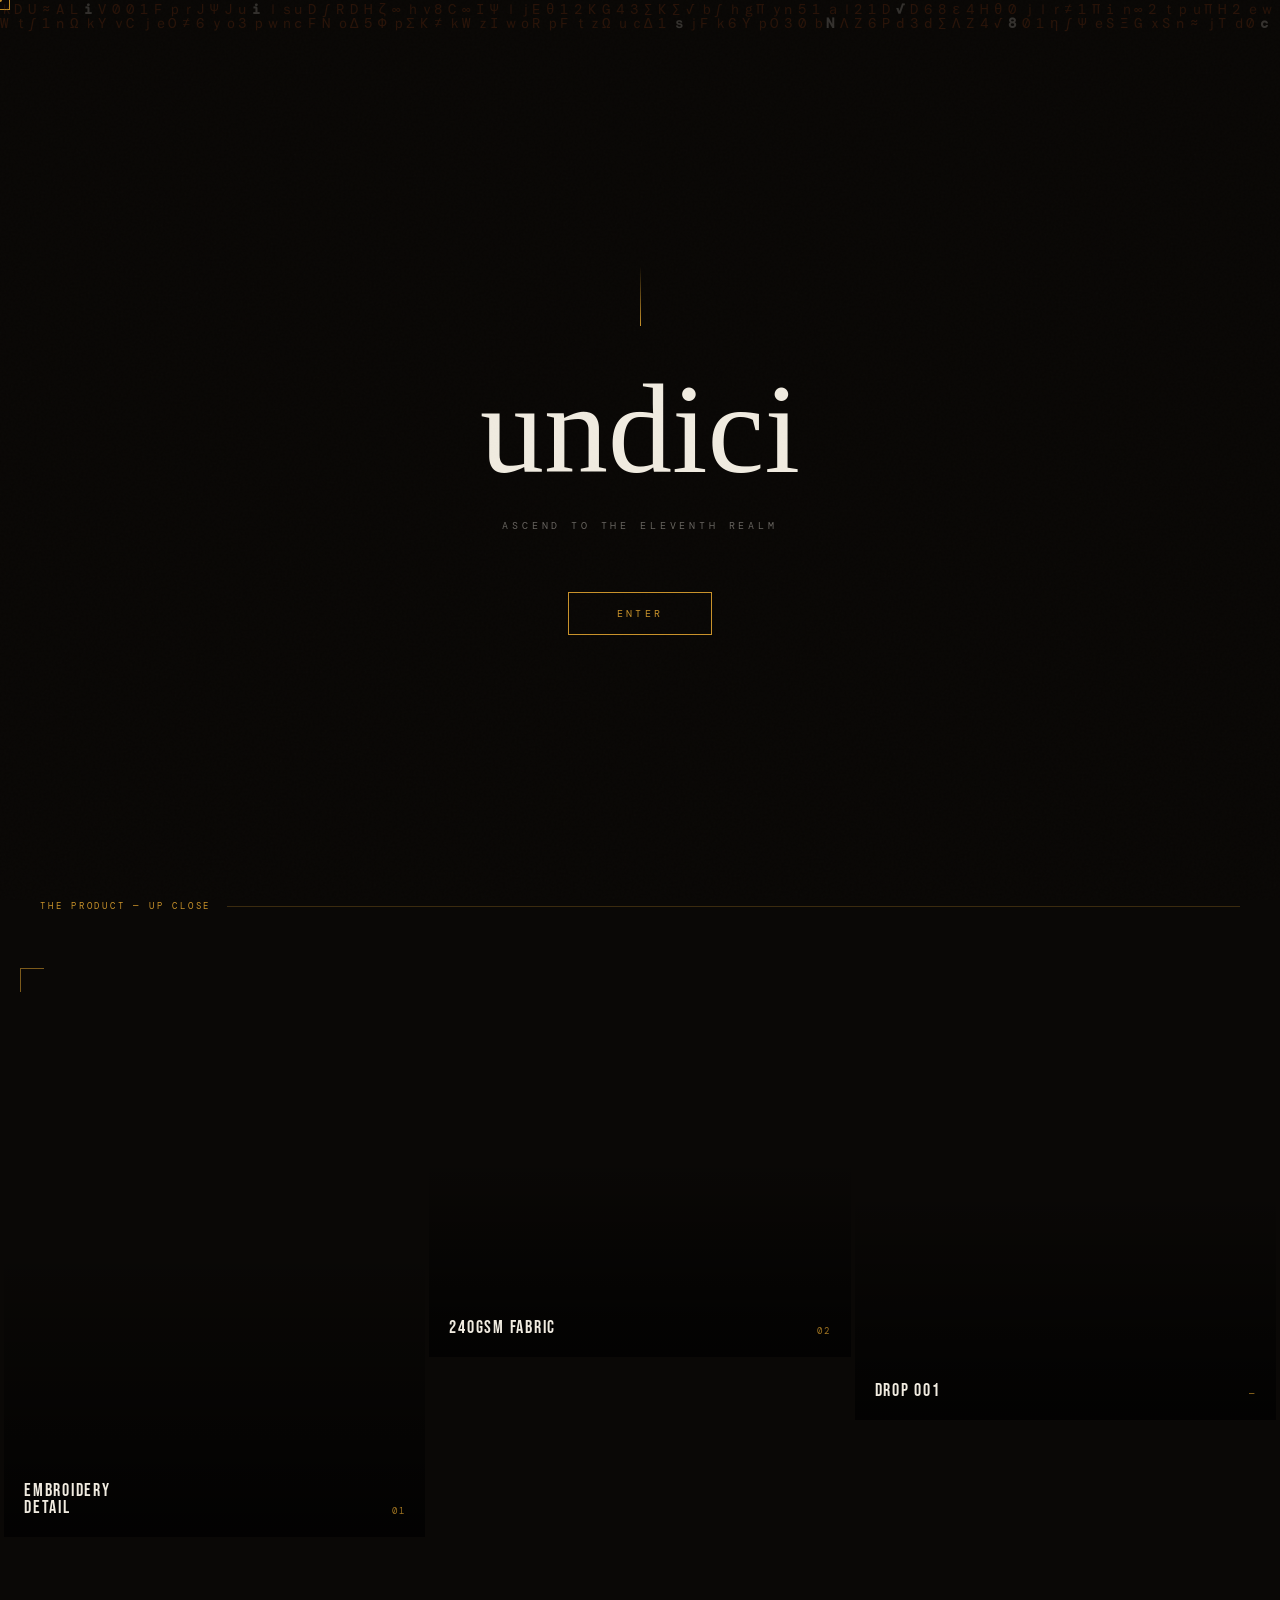
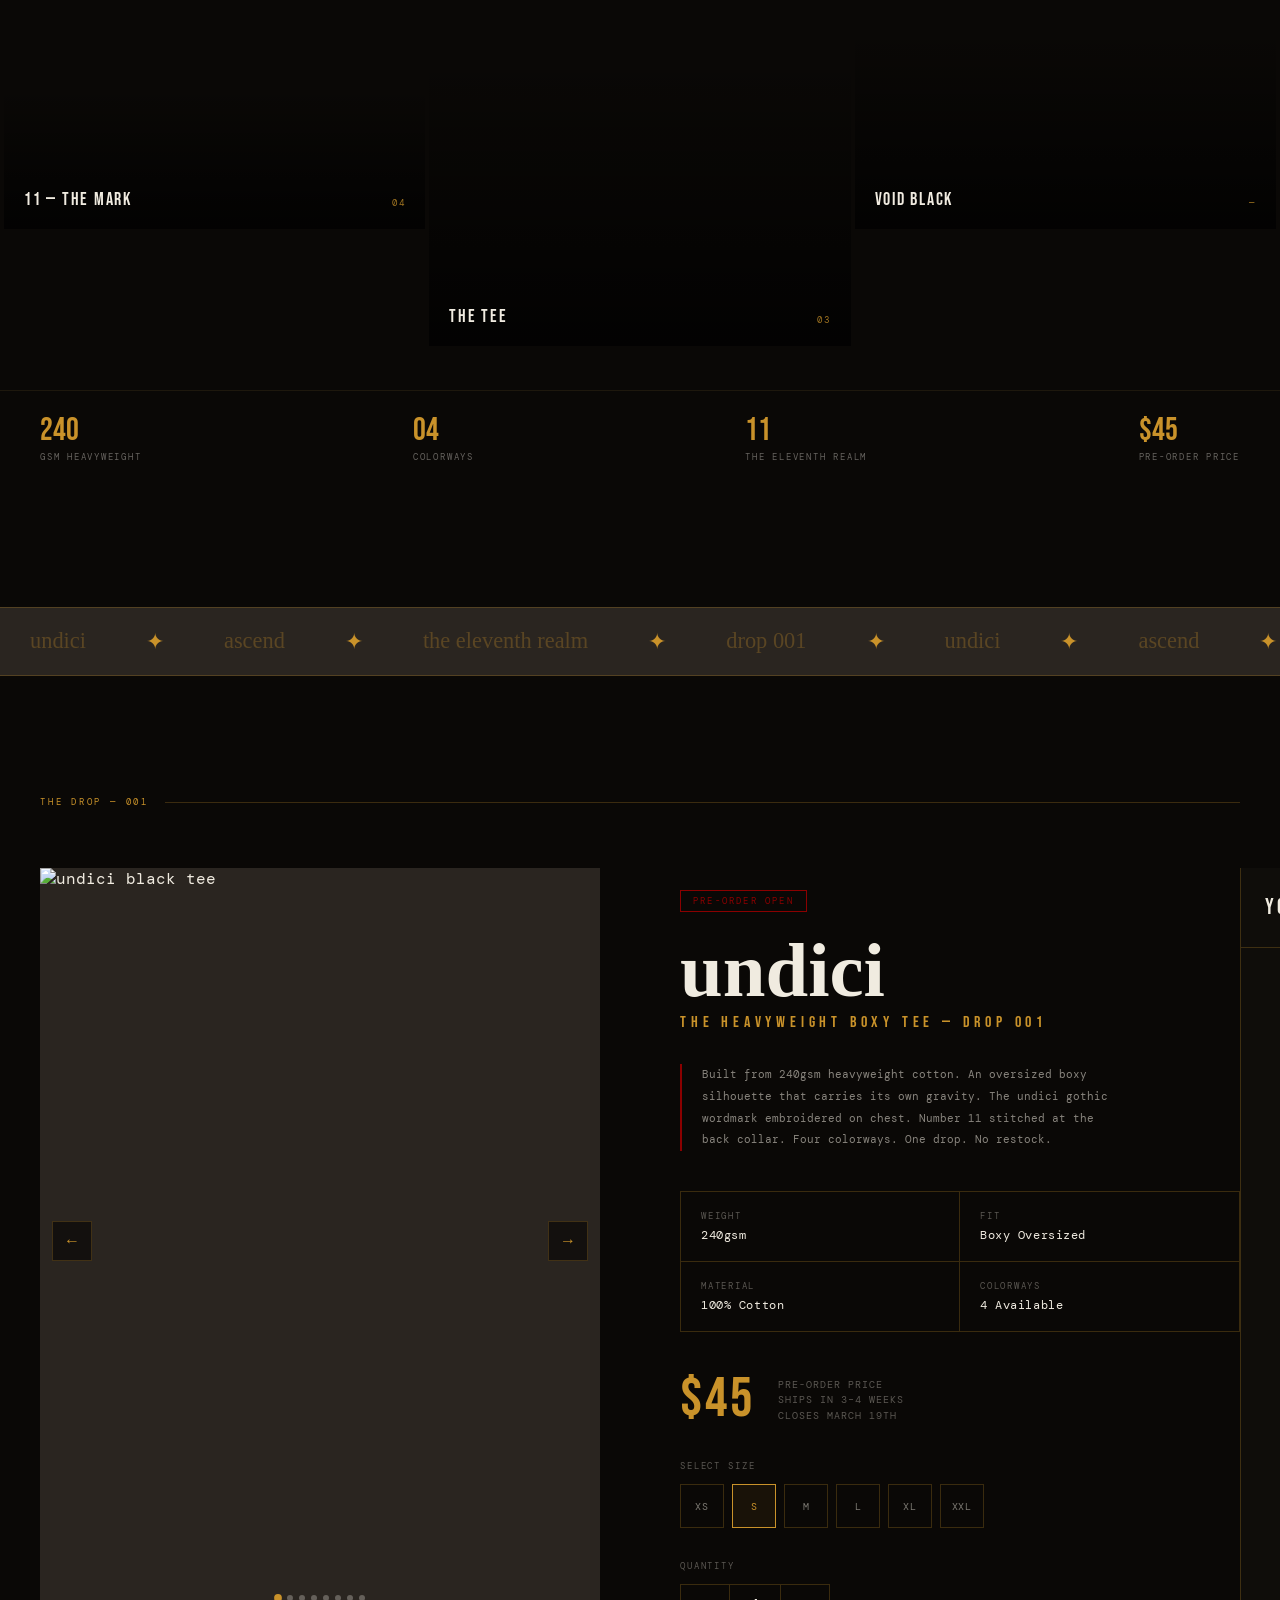
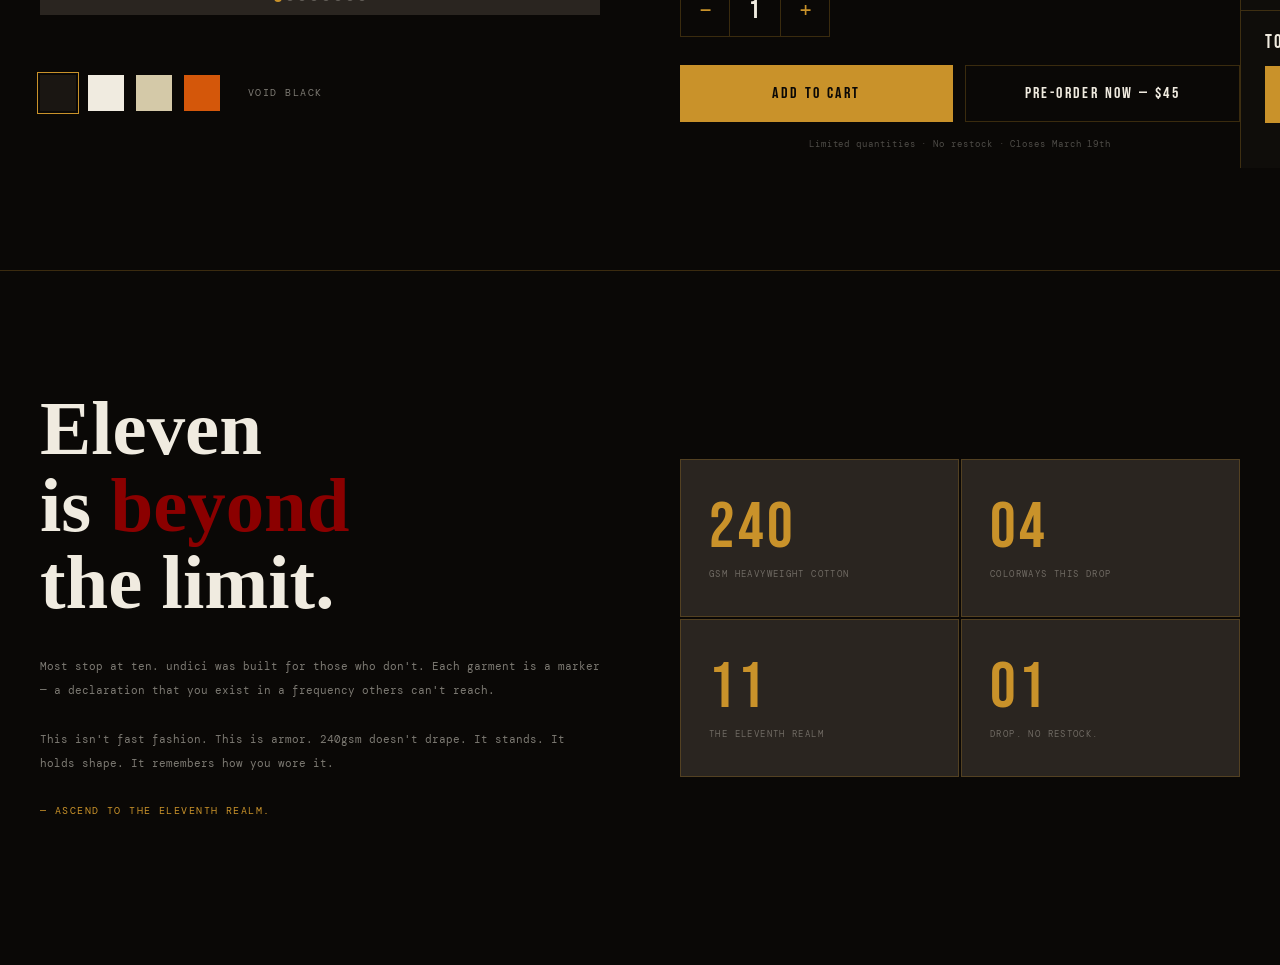
==== index.html @ f08bee97 "masonry gallery with real photos" ====
<!DOCTYPE html>
<html lang="en">
<head>
<meta charset="UTF-8">
<meta name="viewport" content="width=device-width, initial-scale=1.0">
<title>undici — ascend to the eleventh realm</title>
<link rel="preload" href="https://cdn.shopify.com/s/files/1/0787/2321/9675/files/ED-Manteca-Black-Regular.otf?v=1772257356" as="font" type="font/otf" crossorigin="anonymous">
<link href="https://fonts.googleapis.com/css2?family=Bebas+Neue&family=DM+Mono:wght@300;400;500&display=swap" rel="stylesheet">
<style>

/* Hide Shopify theme chrome */
#shopify-section-header,
header.site-header,
.site-header,
#MainContent > *:not(#shopify-section-undici),
footer.site-footer,
.site-footer,
#shopify-section-footer,
.footer,
header[role="banner"],
nav.main-nav,
.announcement-bar,
.skip-to-content,
#shopify-announcements,
.cart-notification,
body > header,
body > footer,
body > nav {
  display: none !important;
}

/* Remove Shopify body padding */
body {
  padding-top: 0 !important;
  margin-top: 0 !important;
}

main#MainContent {
  padding: 0 !important;
  margin: 0 !important;
  min-height: unset !important;
}

@font-face {
  font-family: 'EDManteca';
  src: url('https://cdn.shopify.com/s/files/1/0787/2321/9675/files/ED-Manteca-Black-Regular.otf?v=1772257356') format('opentype'),
       url('https://cdn.shopify.com/s/files/1/0787/2321/9675/files/ED-Manteca-Black-Regular.otf?v=1772257356') format('truetype');
  font-weight: normal;
  font-style: normal;
  font-display: swap;
}


/* Shopify theme overrides */
.shopify-section { margin: 0 !important; padding: 0 !important; }
main#MainContent, .main-page-content, #main-content { 
  padding: 0 !important; 
  margin: 0 !important; 
}
body { cursor: none !important; }

/* QUANTITY SELECTOR */
.qty-row {
  display: flex;
  align-items: center;
  gap: 0;
  margin-bottom: 28px;
  width: fit-content;
  border: 1px solid var(--border);
}

.qty-btn {
  width: 48px;
  height: 48px;
  background: none;
  border: none;
  color: var(--gold);
  font-size: 1.4rem;
  cursor: none;
  transition: all 0.2s;
  display: flex;
  align-items: center;
  justify-content: center;
  font-family: 'DM Mono', monospace;
}
.qty-btn:hover {
  background: var(--gold);
  color: var(--black);
}

.qty-num {
  min-width: 52px;
  text-align: center;
  font-family: 'Bebas Neue', sans-serif;
  font-size: 1.6rem;
  color: var(--white);
  border-left: 1px solid var(--border);
  border-right: 1px solid var(--border);
  padding: 10px 0;
  letter-spacing: 0.1em;
  user-select: none;
}

/* CART ACTIONS */
.cart-actions { display: flex; gap: 12px; margin-bottom: 16px; }
.add-to-cart-btn { flex: 1; padding: 18px 24px; background: var(--gold); color: var(--black); border: none; font-family: 'Bebas Neue', sans-serif; font-size: 1rem; letter-spacing: 0.15em; cursor: none; transition: all 0.2s; }
.add-to-cart-btn:hover { background: var(--white); }
.checkout-btn { flex: 1; padding: 18px 24px; background: transparent; color: var(--white); border: 1px solid var(--border); font-family: 'Bebas Neue', sans-serif; font-size: 1rem; letter-spacing: 0.15em; cursor: none; transition: all 0.2s; text-decoration: none; display: flex; align-items: center; justify-content: center; }
.checkout-btn:hover { border-color: var(--gold); color: var(--gold); }
.cart-overlay { position: fixed; inset: 0; background: rgba(0,0,0,0.6); z-index: 1000; opacity: 0; pointer-events: none; transition: opacity 0.3s; }
.cart-overlay.open { opacity: 1; pointer-events: auto; }
.cart-drawer { position: fixed; top: 0; right: -420px; width: 420px; max-width: 100vw; height: 100vh; background: #0f0d0a; border-left: 1px solid var(--border); z-index: 1001; display: flex; flex-direction: column; transition: right 0.35s cubic-bezier(0.4,0,0.2,1); }
.cart-drawer.open { right: 0; }
.cart-drawer-header { display: flex; align-items: center; justify-content: space-between; padding: 24px; border-bottom: 1px solid var(--border); }
.cart-drawer-title { font-family: 'Bebas Neue', sans-serif; font-size: 1.4rem; letter-spacing: 0.15em; color: var(--white); }
.cart-close { background: none; border: none; color: var(--gold); font-size: 1.2rem; cursor: none; padding: 4px 8px; }
.cart-items { flex: 1; overflow-y: auto; padding: 20px; display: flex; flex-direction: column; gap: 16px; }
.cart-item { display: grid; grid-template-columns: 80px 1fr auto; gap: 14px; align-items: center; border: 1px solid var(--border); padding: 12px; }
.cart-item-img { width: 80px; height: 80px; object-fit: cover; object-position: top; }
.cart-item-info { display: flex; flex-direction: column; gap: 4px; }
.cart-item-name { font-family: 'EDManteca', serif; font-size: 1rem; color: var(--white); }
.cart-item-meta { font-size: 0.65rem; letter-spacing: 0.15em; color: rgba(240,235,224,0.4); text-transform: uppercase; }
.cart-item-qty { display: flex; align-items: center; gap: 8px; margin-top: 6px; }
.cart-item-qty button { width: 24px; height: 24px; background: none; border: 1px solid var(--border); color: var(--gold); font-size: 0.9rem; cursor: none; display: flex; align-items: center; justify-content: center; }
.cart-item-qty button:hover { background: var(--gold); color: var(--black); }
.cart-item-qty span { font-family: 'Bebas Neue', sans-serif; font-size: 1rem; color: var(--white); min-width: 20px; text-align: center; }
.cart-item-price { font-family: 'Bebas Neue', sans-serif; font-size: 1.1rem; color: var(--gold); }
.cart-item-remove { background: none; border: none; color: rgba(240,235,224,0.3); font-size: 0.8rem; cursor: none; margin-top: 4px; display: block; }
.cart-item-remove:hover { color: var(--red); }
.cart-empty { text-align: center; color: rgba(240,235,224,0.3); font-size: 0.75rem; letter-spacing: 0.2em; text-transform: uppercase; margin: auto; padding: 40px 0; }
.cart-drawer-footer { padding: 20px 24px; border-top: 1px solid var(--border); display: flex; flex-direction: column; gap: 12px; }
.cart-total-row { display: flex; justify-content: space-between; font-family: 'Bebas Neue', sans-serif; font-size: 1.2rem; letter-spacing: 0.1em; color: var(--white); }
.cart-checkout-btn { display: block; text-align: center; padding: 18px; background: var(--gold); color: var(--black); font-family: 'Bebas Neue', sans-serif; font-size: 1.1rem; letter-spacing: 0.15em; text-decoration: none; transition: background 0.2s; }
.cart-checkout-btn:hover { background: var(--white); }
.cart-note { font-size: 0.6rem; letter-spacing: 0.15em; color: rgba(240,235,224,0.3); text-align: center; text-transform: uppercase; }

.photo-gallery {
  padding: 0 0 120px;
}

.gallery-label {
  font-size: 0.58rem;
  letter-spacing: 0.3em;
  text-transform: uppercase;
  color: var(--gold);
  margin-bottom: 40px;
  padding: 0 40px;
  display: flex;
  align-items: center;
  gap: 16px;
}
.gallery-label::after {
  content: '';
  flex: 1;
  height: 1px;
  background: var(--border);
}

/* MASONRY GRID */
.masonry-grid {
  columns: 3;
  column-gap: 4px;
  padding: 0 4px 4px;
  width: 100%;
}

.masonry-item {
  break-inside: avoid;
  position: relative;
  overflow: hidden;
  margin-bottom: 4px;
  cursor: pointer;
}

.masonry-item .bg-layer {
  width: 100%;
  display: block;
  background-size: cover;
  background-position: center;
  filter: brightness(0.82);
  transition: transform 0.8s cubic-bezier(0.16, 1, 0.3, 1), filter 0.5s ease;
}

.masonry-item:hover .bg-layer {
  transform: scale(1.04);
  filter: brightness(1);
}

.h-tall .bg-layer   { height: 65vh; }
.h-medium .bg-layer { height: 45vh; }
.h-short .bg-layer  { height: 32vh; }
.h-wide .bg-layer   { height: 52vh; }

.masonry-item::after {
  content: '';
  position: absolute;
  bottom: 0; left: 0; right: 0;
  height: 50%;
  background: linear-gradient(to top, rgba(0,0,0,0.75) 0%, transparent 100%);
  pointer-events: none;
}

.masonry-caption {
  position: absolute;
  bottom: 20px;
  left: 20px;
  right: 20px;
  z-index: 2;
  display: flex;
  justify-content: space-between;
  align-items: flex-end;
}

.masonry-caption-title {
  font-family: 'Bebas Neue', cursive;
  font-size: 1.1rem;
  letter-spacing: 0.1em;
  color: var(--white);
  line-height: 1;
}

.masonry-caption-index {
  font-size: 0.55rem;
  letter-spacing: 0.2em;
  color: var(--gold);
  opacity: 0.8;
}

.masonry-item.featured::before {
  content: '';
  position: absolute;
  top: 16px; left: 16px;
  width: 24px; height: 24px;
  border-top: 1px solid var(--gold);
  border-left: 1px solid var(--gold);
  opacity: 0.6;
  z-index: 2;
  pointer-events: none;
}

.masonry-item .hover-border {
  position: absolute;
  inset: 0;
  border: 1px solid transparent;
  transition: border-color 0.4s ease;
  z-index: 3;
  pointer-events: none;
}

.masonry-item:hover .hover-border {
  border-color: rgba(201,168,76,0.25);
}

/* Info strip */
.gallery-info-strip {
  display: flex;
  justify-content: space-between;
  align-items: center;
  padding: 24px 40px;
  border-top: 1px solid rgba(201,168,76,0.1);
  margin-top: 40px;
}

.gallery-info-item {
  display: flex;
  flex-direction: column;
  gap: 4px;
}

.gallery-info-value {
  font-family: 'Bebas Neue', cursive;
  font-size: 2rem;
  color: var(--gold);
  line-height: 1;
}

.gallery-info-label {
  font-size: 0.55rem;
  letter-spacing: 0.2em;
  text-transform: uppercase;
  color: rgba(240,236,228,0.4);
}

@media (max-width: 768px) {
  .photo-gallery { padding: 0 0 80px; }
  .masonry-grid { columns: 2; }
  .h-tall .bg-layer   { height: 50vw; }
  .h-medium .bg-layer { height: 38vw; }
  .h-short .bg-layer  { height: 28vw; }
  .h-wide .bg-layer   { height: 42vw; }
  .gallery-info-strip { flex-wrap: wrap; gap: 20px; }
}


/* CAROUSEL */
.carousel-wrap {
  position: relative;
  width: 100%;
  aspect-ratio: 3/4;
  overflow: hidden;
  background: var(--grey);
}

.carousel-stage {
  width: 100%;
  height: 100%;
  position: relative;
}

.carousel-slide {
  position: absolute;
  inset: 0;
  opacity: 0;
  transition: opacity 0.5s ease;
  pointer-events: none;
}

.carousel-slide.active {
  opacity: 1;
  pointer-events: auto;
}

.carousel-slide img {
  width: 100%;
  height: 100%;
  object-fit: cover;
  object-position: top center;
  display: block;
}

.carousel-btn {
  position: absolute;
  top: 50%;
  transform: translateY(-50%);
  background: rgba(10,8,6,0.7);
  border: 1px solid var(--border);
  color: var(--gold);
  width: 40px;
  height: 40px;
  font-size: 1rem;
  cursor: none;
  z-index: 10;
  transition: all 0.2s;
  display: flex;
  align-items: center;
  justify-content: center;
}
.carousel-btn:hover {
  background: var(--gold);
  color: var(--black);
}
.carousel-prev { left: 12px; }
.carousel-next { right: 12px; }

.carousel-dots {
  position: absolute;
  bottom: 14px;
  left: 0; right: 0;
  display: flex;
  justify-content: center;
  gap: 6px;
  z-index: 10;
}

.carousel-dot {
  width: 6px;
  height: 6px;
  background: rgba(240,235,224,0.3);
  border-radius: 50%;
  cursor: none;
  transition: background 0.2s, transform 0.2s;
}
.carousel-dot.active {
  background: var(--gold);
  transform: scale(1.3);
}

</style>
<style>
*, *::before, *::after { box-sizing: border-box; margin: 0; padding: 0; }

:root {
  --black: #0a0806;
  --red: #8b0000;
  --red-bright: #c0392b;
  --gold: #c9922a;
  --gold-light: #e8b84b;
  --white: #f0ebe0;
  --grey: #2a2520;
  --border: rgba(201,146,42,0.25);
  --cursor-size: 20px;
}

html { scroll-behavior: smooth; }

body {
  background: var(--black);
  color: var(--white);
  font-family: 'DM Mono', monospace;
  cursor: none;
  overflow-x: hidden;
}

/* CUSTOM CURSOR */
.cursor {
  z-index: 2147483647 !important;
  visibility: visible !important;
  opacity: 1 !important;
  position: fixed;
  width: var(--cursor-size);
  height: var(--cursor-size);
  border: 1px solid var(--gold);
  border-radius: 0;
  pointer-events: none;
  z-index: 2147483647 !important;
  transform: translate(-50%, -50%);
  transition: width 0.2s, height 0.2s, background 0.2s;
  mix-blend-mode: difference;
}
.cursor.hovered {
  width: 50px;
  height: 50px;
  background: rgba(201,146,42,0.15);
}
.cursor-dot {
  position: fixed;
  width: 4px;
  height: 4px;
  background: var(--gold);
  border-radius: 50%;
  pointer-events: none;
  z-index: 9999;
  transform: translate(-50%, -50%);
}

/* GRAIN */
body::after {
  content: '';
  position: fixed;
  inset: 0;
  background-image: url("data:image/svg+xml,%3Csvg viewBox='0 0 512 512' xmlns='http://www.w3.org/2000/svg'%3E%3Cfilter id='n'%3E%3CfeTurbulence type='fractalNoise' baseFrequency='0.75' numOctaves='4' stitchTiles='stitch'/%3E%3C/filter%3E%3Crect width='100%25' height='100%25' filter='url(%23n)' opacity='0.05'/%3E%3C/svg%3E");
  pointer-events: none;
  z-index: 1000;
  opacity: 0.35;
}

/* NAV */
nav {
  position: fixed;
  top: 0; left: 0; right: 0;
  z-index: 100;
  padding: 20px 40px;
  display: flex;
  align-items: center;
  justify-content: space-between;
  border-bottom: 1px solid var(--border);
  background: rgba(10,8,6,0.85);
  backdrop-filter: blur(12px);
}

.nav-logo {
  font-family: 'EDManteca', cursive;
  font-size: 1.8rem;
  color: var(--white);
  letter-spacing: 0.02em;
  text-decoration: none;
}

.nav-links {
  display: flex;
  gap: 40px;
  list-style: none;
}

.nav-links a {
  font-size: 0.62rem;
  letter-spacing: 0.2em;
  text-transform: uppercase;
  color: rgba(240,235,224,0.5);
  text-decoration: none;
  transition: color 0.2s;
}
.nav-links a:hover { color: var(--gold); }

.nav-cta {
  font-size: 0.62rem;
  letter-spacing: 0.15em;
  text-transform: uppercase;
  padding: 10px 22px;
  border: 1px solid var(--gold);
  color: var(--gold);
  text-decoration: none;
  transition: all 0.2s;
}
.nav-cta:hover {
  background: var(--gold);
  color: var(--black);
}

/* HERO */
#hero {
  min-height: 100vh;
  display: flex;
  flex-direction: column;
  justify-content: flex-end;
  padding: 0 40px 80px;
  position: relative;
  overflow: hidden;
}

.hero-bg {
  position: absolute;
  inset: 0;
  background: radial-gradient(ellipse 60% 70% at 65% 40%, rgba(139,0,0,0.4) 0%, transparent 70%),
              radial-gradient(ellipse 40% 50% at 20% 80%, rgba(201,146,42,0.08) 0%, transparent 60%),
              var(--black);
}

.hero-scanlines {
  position: absolute;
  inset: 0;
  background: repeating-linear-gradient(
    0deg,
    transparent,
    transparent 2px,
    rgba(0,0,0,0.08) 2px,
    rgba(0,0,0,0.08) 4px
  );
  pointer-events: none;
}

.hero-number {
  position: absolute;
  top: 50%;
  right: -2vw;
  transform: translateY(-50%);
  font-family: 'Bebas Neue', sans-serif;
  font-size: clamp(18rem, 30vw, 38rem);
  line-height: 1;
  color: transparent;
  -webkit-text-stroke: 1px rgba(201,146,42,0.12);
  pointer-events: none;
  user-select: none;
  letter-spacing: -0.05em;
}

.hero-eyebrow {
  position: relative;
  font-size: 0.6rem;
  letter-spacing: 0.3em;
  text-transform: uppercase;
  color: var(--gold);
  margin-bottom: 20px;
  display: flex;
  align-items: center;
  gap: 12px;
}
.hero-eyebrow::before {
  content: '';
  display: inline-block;
  width: 30px;
  height: 1px;
  background: var(--gold);
}

.hero-title {
  position: relative;
  font-family: 'EDManteca', cursive;
  font-size: clamp(5rem, 14vw, 14rem);
  line-height: 0.9;
  letter-spacing: -0.02em;
  margin-bottom: 32px;
}

.hero-title .glitch {
  position: relative;
  display: inline-block;
}
.hero-title .glitch::before,
.hero-title .glitch::after {
  content: attr(data-text);
  position: absolute;
  top: 0; left: 0;
  opacity: 0;
}
.hero-title .glitch::before {
  color: var(--red-bright);
  animation: glitch-1 4s infinite;
  clip-path: polygon(0 30%, 100% 30%, 100% 50%, 0 50%);
}
.hero-title .glitch::after {
  color: var(--gold);
  animation: glitch-2 4s infinite;
  clip-path: polygon(0 60%, 100% 60%, 100% 80%, 0 80%);
}

@keyframes glitch-1 {
  0%, 90%, 100% { opacity: 0; transform: translate(0); }
  91% { opacity: 0.8; transform: translate(-4px, 0); }
  93% { opacity: 0; transform: translate(0); }
  95% { opacity: 0.6; transform: translate(3px, 0); }
  97% { opacity: 0; }
}
@keyframes glitch-2 {
  0%, 88%, 100% { opacity: 0; transform: translate(0); }
  89% { opacity: 0.7; transform: translate(4px, 0); }
  91% { opacity: 0; transform: translate(0); }
  94% { opacity: 0.5; transform: translate(-2px, 0); }
  96% { opacity: 0; }
}

.hero-sub {
  position: relative;
  font-size: 0.7rem;
  letter-spacing: 0.15em;
  text-transform: uppercase;
  color: rgba(240,235,224,0.45);
  max-width: 420px;
  line-height: 1.8;
  margin-bottom: 48px;
}

/* COUNTDOWN */
.countdown-wrap {
  position: relative;
  margin-bottom: 36px;
}

.countdown-label {
  font-size: 0.58rem;
  letter-spacing: 0.3em;
  text-transform: uppercase;
  color: var(--gold);
  margin-bottom: 12px;
  display: flex;
  align-items: center;
  gap: 12px;
}
.countdown-label::before {
  content: '';
  display: inline-block;
  width: 20px;
  height: 1px;
  background: var(--gold);
}

.countdown-blocks {
  display: flex;
  align-items: center;
  gap: 8px;
}

.countdown-block {
  display: flex;
  flex-direction: column;
  align-items: center;
  background: rgba(201,146,42,0.06);
  border: 1px solid var(--border);
  padding: 12px 18px;
  min-width: 72px;
}

.countdown-num {
  font-family: 'Bebas Neue', sans-serif;
  font-size: 2.8rem;
  line-height: 1;
  color: var(--white);
  letter-spacing: 0.05em;
  transition: color 0.3s;
}

.countdown-num.flash { color: var(--gold); }

.countdown-unit {
  font-size: 0.52rem;
  letter-spacing: 0.2em;
  text-transform: uppercase;
  color: rgba(240,235,224,0.35);
  margin-top: 4px;
}

.countdown-sep {
  font-family: 'Bebas Neue', sans-serif;
  font-size: 2.2rem;
  color: var(--gold);
  opacity: 0.4;
  margin-bottom: 16px;
}

.countdown-expired {
  font-family: 'Bebas Neue', sans-serif;
  font-size: 1.4rem;
  letter-spacing: 0.15em;
  color: var(--red);
}

.hero-actions {
  position: relative;
  display: flex;
  align-items: center;
  gap: 24px;
}

.btn-primary {
  display: inline-block;
  padding: 16px 40px;
  background: var(--red);
  color: var(--white);
  font-family: 'DM Mono', monospace;
  font-size: 0.65rem;
  letter-spacing: 0.25em;
  text-transform: uppercase;
  text-decoration: none;
  border: 1px solid transparent;
  transition: all 0.25s;
  position: relative;
  overflow: hidden;
}
.btn-primary::before {
  content: '';
  position: absolute;
  inset: 0;
  background: var(--gold);
  transform: translateX(-101%);
  transition: transform 0.3s ease;
}
.btn-primary:hover::before { transform: translateX(0); }
.btn-primary span { position: relative; z-index: 1; color: var(--black) }
.btn-primary:hover span { color: var(--black); }

.btn-ghost {
  display: inline-block;
  padding: 16px 32px;
  border: 1px solid rgba(240,235,224,0.2);
  color: rgba(240,235,224,0.5);
  font-family: 'DM Mono', monospace;
  font-size: 0.65rem;
  letter-spacing: 0.25em;
  text-transform: uppercase;
  text-decoration: none;
  transition: all 0.25s;
}
.btn-ghost:hover {
  border-color: var(--gold);
  color: var(--gold);
}

.hero-ticker {
  position: absolute;
  bottom: 0; left: 0; right: 0;
  height: 36px;
  background: var(--gold);
  overflow: hidden;
  display: flex;
  align-items: center;
}
.ticker-inner {
  display: flex;
  white-space: nowrap;
  animation: ticker 20s linear infinite;
}
.ticker-item {
  font-size: 0.58rem;
  letter-spacing: 0.2em;
  text-transform: uppercase;
  color: var(--black);
  font-weight: 500;
  padding: 0 40px;
}
.ticker-sep {
  color: rgba(10,8,6,0.4);
  padding: 0 8px;
}
@keyframes ticker {
  from { transform: translateX(0); }
  to { transform: translateX(-50%); }
}

/* PRODUCT SECTION */
#product {
  padding: 120px 40px;
  position: relative;
}

.section-label {
  font-size: 0.58rem;
  letter-spacing: 0.3em;
  text-transform: uppercase;
  color: var(--gold);
  margin-bottom: 60px;
  display: flex;
  align-items: center;
  gap: 16px;
}
.section-label::after {
  content: '';
  flex: 1;
  height: 1px;
  background: var(--border);
}

.product-layout {
  display: grid;
  grid-template-columns: 1fr 1fr;
  gap: 80px;
  align-items: start;
}

/* PRODUCT VISUAL */
.product-visual {
  position: sticky;
  top: 100px;
}

.shirt-stage {
  aspect-ratio: 3/4;
  position: relative;
  display: flex;
  align-items: center;
  justify-content: center;
  overflow: hidden;
}

.shirt-bg {
  position: absolute;
  inset: 0;
  transition: background 0.5s ease;
}

.shirt-graphic {
  position: relative;
  z-index: 2;
  width: 85%;
  display: flex;
  flex-direction: column;
  align-items: center;
  justify-content: center;
  gap: 0;
}

/* CSS-drawn shirt */
.shirt-body {
  width: 100%;
  max-width: 320px;
  position: relative;
}

.shirt-svg {
  width: 100%;
  height: auto;
  transition: all 0.5s ease;
  filter: drop-shadow(0 30px 60px rgba(0,0,0,0.6));
}

.shirt-label {
  position: absolute;
  bottom: -40px;
  left: 0; right: 0;
  text-align: center;
  font-size: 0.6rem;
  letter-spacing: 0.2em;
  text-transform: uppercase;
  color: rgba(240,235,224,0.4);
}

/* COLOR SWATCHES */
.color-selector {
  margin-top: 60px;
  display: flex;
  gap: 12px;
  align-items: center;
}

.swatch {
  width: 36px;
  height: 36px;
  border: 1px solid transparent;
  cursor: none;
  transition: all 0.2s;
  position: relative;
}
.swatch::after {
  content: '';
  position: absolute;
  inset: -4px;
  border: 1px solid transparent;
  transition: border-color 0.2s;
}
.swatch.active::after { border-color: var(--gold); }
.swatch:hover { transform: scale(1.1); }

.swatch-black { background: #1a1612; }
.swatch-white { background: #f0ebe0; }
.swatch-cream { background: #d4c9a8; }
.swatch-orange { background: #d4570a; }

.color-name {
  margin-left: 16px;
  font-size: 0.6rem;
  letter-spacing: 0.15em;
  text-transform: uppercase;
  color: rgba(240,235,224,0.5);
}

/* PRODUCT INFO */
.product-info { padding-top: 20px; }

.product-tag {
  display: inline-block;
  font-size: 0.55rem;
  letter-spacing: 0.25em;
  text-transform: uppercase;
  border: 1px solid var(--red);
  color: var(--red);
  padding: 4px 12px;
  margin-bottom: 24px;
  animation: pulse-border 2s infinite;
}
@keyframes pulse-border {
  0%, 100% { border-color: var(--red); box-shadow: 0 0 0 0 rgba(192,57,43,0); }
  50% { border-color: var(--red-bright); box-shadow: 0 0 0 4px rgba(192,57,43,0.1); }
}

.product-name {
  font-family: 'EDManteca', cursive;
  font-size: clamp(3rem, 6vw, 5.5rem);
  line-height: 0.9;
  margin-bottom: 8px;
}

.product-subtitle {
  font-family: 'Bebas Neue', sans-serif;
  font-size: 1rem;
  letter-spacing: 0.3em;
  color: var(--gold);
  margin-bottom: 32px;
}

.product-desc {
  font-size: 0.68rem;
  line-height: 2;
  color: rgba(240,235,224,0.55);
  margin-bottom: 40px;
  max-width: 440px;
  border-left: 2px solid var(--red);
  padding-left: 20px;
}

/* SPECS */
.specs {
  display: grid;
  grid-template-columns: 1fr 1fr;
  gap: 0;
  border: 1px solid var(--border);
  margin-bottom: 40px;
}
.spec-item {
  padding: 18px 20px;
  border-right: 1px solid var(--border);
  border-bottom: 1px solid var(--border);
}
.spec-item:nth-child(2n) { border-right: none; }
.spec-item:nth-last-child(-n+2) { border-bottom: none; }
.spec-label {
  font-size: 0.55rem;
  letter-spacing: 0.2em;
  text-transform: uppercase;
  color: rgba(240,235,224,0.35);
  margin-bottom: 6px;
}
.spec-value {
  font-size: 0.72rem;
  letter-spacing: 0.05em;
  color: var(--white);
}

/* PRICE */
.price-row {
  display: flex;
  align-items: center;
  gap: 24px;
  margin-bottom: 32px;
}
.price {
  font-family: 'Bebas Neue', sans-serif;
  font-size: 3.5rem;
  letter-spacing: 0.05em;
  color: var(--gold);
  line-height: 1;
}
.price-note {
  font-size: 0.6rem;
  letter-spacing: 0.1em;
  text-transform: uppercase;
  color: rgba(240,235,224,0.35);
  line-height: 1.6;
}

/* SIZE SELECTOR */
.size-label {
  font-size: 0.58rem;
  letter-spacing: 0.2em;
  text-transform: uppercase;
  color: rgba(240,235,224,0.35);
  margin-bottom: 12px;
}
.sizes {
  display: flex;
  gap: 8px;
  margin-bottom: 32px;
}
.size-btn {
  width: 44px;
  height: 44px;
  border: 1px solid var(--border);
  background: none;
  color: rgba(240,235,224,0.5);
  font-family: 'DM Mono', monospace;
  font-size: 0.62rem;
  letter-spacing: 0.1em;
  cursor: none;
  transition: all 0.2s;
}
.size-btn:hover, .size-btn.active {
  border-color: var(--gold);
  color: var(--gold);
  background: rgba(201,146,42,0.08);
}

/* PRE-ORDER BTN */
.preorder-btn {
  width: 100%;
  padding: 20px;
  background: var(--red);
  border: none;
  color: var(--white);
  font-family: 'DM Mono', monospace;
  font-size: 0.7rem;
  letter-spacing: 0.3em;
  text-transform: uppercase;
  cursor: none;
  position: relative;
  overflow: hidden;
  transition: all 0.3s;
  margin-bottom: 16px;
}
.preorder-btn::before {
  content: '';
  position: absolute;
  inset: 0;
  background: var(--gold);
  transform: translateX(-101%);
  transition: transform 0.35s ease;
}
.preorder-btn:hover::before { transform: translateX(0); }
.preorder-btn span { position: relative; z-index: 1; }
.preorder-btn:hover span { color: var(--black); }

.preorder-note {
  font-size: 0.58rem;
  letter-spacing: 0.1em;
  color: rgba(240,235,224,0.3);
  text-align: center;
}

/* MARQUEE DIVIDER */
.marquee-divider {
  padding: 20px 0;
  background: var(--grey);
  overflow: hidden;
  border-top: 1px solid var(--border);
  border-bottom: 1px solid var(--border);
}
.marquee-inner {
  display: flex;
  white-space: nowrap;
  animation: ticker 25s linear infinite;
}
.marquee-item {
  font-family: 'EDManteca', cursive;
  font-size: 1.4rem;
  color: rgba(201,146,42,0.3);
  padding: 0 30px;
}
.marquee-item.lit { color: var(--gold); }

/* MANIFESTO */
#manifesto {
  padding: 120px 40px;
  display: grid;
  grid-template-columns: 1fr 1fr;
  gap: 80px;
  align-items: center;
  border-top: 1px solid var(--border);
}

.manifesto-text h2 {
  font-family: 'EDManteca', cursive;
  font-size: clamp(3rem, 6vw, 5rem);
  line-height: 1;
  margin-bottom: 32px;
}
.manifesto-text h2 em {
  font-style: normal;
  color: var(--red);
}
.manifesto-text p {
  font-size: 0.7rem;
  line-height: 2.2;
  color: rgba(240,235,224,0.5);
  margin-bottom: 24px;
}

.manifesto-stats {
  display: grid;
  grid-template-columns: 1fr 1fr;
  gap: 2px;
}
.stat-block {
  background: var(--grey);
  padding: 36px 28px;
  border: 1px solid var(--border);
}
.stat-num {
  font-family: 'Bebas Neue', sans-serif;
  font-size: 4rem;
  line-height: 1;
  color: var(--gold);
  letter-spacing: 0.05em;
}
.stat-label {
  font-size: 0.58rem;
  letter-spacing: 0.15em;
  text-transform: uppercase;
  color: rgba(240,235,224,0.35);
  margin-top: 8px;
}

/* FOOTER */
footer {
  padding: 60px 40px 40px;
  border-top: 1px solid var(--border);
  display: grid;
  grid-template-columns: 1fr 1fr 1fr;
  gap: 40px;
  align-items: start;
}
.footer-brand {
  font-family: 'EDManteca', cursive;
  font-size: 2.5rem;
  margin-bottom: 12px;
}
.footer-tagline {
  font-size: 0.6rem;
  letter-spacing: 0.15em;
  text-transform: uppercase;
  color: rgba(240,235,224,0.3);
}
.footer-links h4 {
  font-size: 0.58rem;
  letter-spacing: 0.2em;
  text-transform: uppercase;
  color: var(--gold);
  margin-bottom: 16px;
}
.footer-links ul { list-style: none; }
.footer-links li { margin-bottom: 10px; }
.footer-links a {
  font-size: 0.65rem;
  letter-spacing: 0.08em;
  color: rgba(240,235,224,0.4);
  text-decoration: none;
  transition: color 0.2s;
}
.footer-links a:hover { color: var(--gold); }
.footer-bottom {
  grid-column: 1 / -1;
  border-top: 1px solid var(--border);
  padding-top: 24px;
  display: flex;
  justify-content: space-between;
  font-size: 0.58rem;
  letter-spacing: 0.1em;
  text-transform: uppercase;
  color: rgba(240,235,224,0.2);
}

/* ENTER OVERLAY */
#enter-overlay {
  position: fixed;
  inset: 0;
  background: var(--black);
  z-index: 500;
  display: flex;
  flex-direction: column;
  align-items: center;
  justify-content: center;
  transition: opacity 0.8s ease, visibility 0.8s ease;
  overflow: hidden;
}

#matrix-canvas {
  position: absolute;
  inset: 0;
  width: 100%;
  height: 100%;
  opacity: 0.18;
  pointer-events: none;
}
#enter-overlay.hidden {
  opacity: 0;
  visibility: hidden;
  pointer-events: none;
}
.overlay-logo {
  font-family: 'EDManteca', cursive;
  font-size: clamp(4rem, 10vw, 8rem);
  margin-bottom: 16px;
  animation: fade-in 1s ease forwards;
}
.overlay-tagline {
  font-size: 0.6rem;
  letter-spacing: 0.4em;
  text-transform: uppercase;
  color: rgba(240,235,224,0.4);
  margin-bottom: 60px;
  animation: fade-in 1.2s ease forwards;
}
.enter-btn {
  padding: 14px 48px;
  border: 1px solid var(--gold);
  background: none;
  color: var(--gold);
  font-family: 'DM Mono', monospace;
  font-size: 0.65rem;
  letter-spacing: 0.3em;
  text-transform: uppercase;
  cursor: none;
  animation: fade-in 1.4s ease forwards;
  transition: all 0.25s;
  position: relative;
  overflow: hidden;
}
.enter-btn::before {
  content: '';
  position: absolute;
  inset: 0;
  background: var(--gold);
  transform: translateX(-101%);
  transition: transform 0.3s;
}
.enter-btn:hover::before { transform: translateX(0); }
.enter-btn span { position: relative; z-index: 1; }
.enter-btn:hover span { color: var(--black); }

.overlay-line {
  width: 1px;
  height: 60px;
  background: linear-gradient(to bottom, transparent, var(--gold));
  margin: 0 auto 30px;
  animation: grow-line 1s 0.5s ease forwards;
  transform-origin: top;
  transform: scaleY(0);
}
@keyframes grow-line {
  to { transform: scaleY(1); }
}
@keyframes fade-in {
  from { opacity: 0; transform: translateY(10px); }
  to { opacity: 1; transform: translateY(0); }
}

/* SCROLL ANIMATIONS */
.reveal {
  opacity: 0;
  transform: translateY(30px);
  transition: opacity 0.7s ease, transform 0.7s ease;
}
.reveal.visible {
  opacity: 1;
  transform: translateY(0);
}

/* RESPONSIVE */
@media (max-width: 768px) {
  nav { padding: 16px 20px; }
  .nav-links { display: none; }
  #hero { padding: 0 20px 70px; }
  .product-layout { grid-template-columns: 1fr; gap: 40px; }
  .product-visual { position: static; }
  #manifesto { grid-template-columns: 1fr; gap: 48px; padding: 80px 20px; }
  footer { grid-template-columns: 1fr; padding: 40px 20px; }
  #product { padding: 80px 20px; }
}
</style>
</head>
<body>

<!-- CURSOR -->
<div class="cursor" id="cursor"></div>
<div class="cursor-dot" id="cursorDot"></div>

<!-- ENTER OVERLAY -->
<div id="enter-overlay">
  <canvas id="matrix-canvas"></canvas>
  <div class="overlay-line"></div>
  <div class="overlay-logo" style="font-family:'EDManteca',cursive;">undici</div>
  <div class="overlay-tagline">Ascend to the eleventh realm</div>
  <button class="enter-btn" id="enterBtn"><span>Enter</span></button>
</div>

<!-- NAV -->
<nav>
  <a href="#" class="nav-logo" style="font-family:'EDManteca',cursive;font-size:1.8rem;color:var(--white);text-decoration:none;letter-spacing:0.01em;">undici</a>
  <ul class="nav-links">
    <li><a href="#product">The Tee</a></li>
    <li><a href="#manifesto">Realm</a></li>
    <li><a href="#">Lookbook</a></li>
  </ul>
  <a href="#product" class="nav-cta">Pre-order — $45 · Closes Mar 19</a>
</nav>

<!-- HERO -->
<section id="hero">
  <div class="hero-bg"></div>
  <div class="hero-scanlines"></div>
  <div class="hero-number">11</div>

  <div class="hero-eyebrow">Drop 001 — Available Now</div>
  <h1 class="hero-title">
    <span class="glitch" data-text="undici">undici</span>
  </h1>
  <p class="hero-sub">240gsm heavyweight boxy tee. Eleven — beyond the limit.<br>Pre-order closes when they're gone.</p>
  <!-- COUNTDOWN -->
  <div class="countdown-wrap">
    <div class="countdown-label">Pre-order closes in</div>
    <div class="countdown-blocks">
      <div class="countdown-block">
        <span class="countdown-num" id="cdDays">00</span>
        <span class="countdown-unit">Days</span>
      </div>
      <div class="countdown-sep">:</div>
      <div class="countdown-block">
        <span class="countdown-num" id="cdHours">00</span>
        <span class="countdown-unit">Hours</span>
      </div>
      <div class="countdown-sep">:</div>
      <div class="countdown-block">
        <span class="countdown-num" id="cdMins">00</span>
        <span class="countdown-unit">Mins</span>
      </div>
      <div class="countdown-sep">:</div>
      <div class="countdown-block">
        <span class="countdown-num" id="cdSecs">00</span>
        <span class="countdown-unit">Secs</span>
      </div>
    </div>
  </div>

  <div class="hero-actions">
    <a href="#product" class="btn-primary"><span>Pre-order — $45</span></a>
    <a href="#manifesto" class="btn-ghost">The Realm</a>
  </div>

  <div class="hero-ticker">
    <div class="ticker-inner">
      <!-- doubled for seamless loop -->
      <span class="ticker-item">undici</span><span class="ticker-sep">✦</span>
      <span class="ticker-item">Ascend to the eleventh realm</span><span class="ticker-sep">✦</span>
      <span class="ticker-item">Drop 001</span><span class="ticker-sep">✦</span>
      <span class="ticker-item">240gsm Heavyweight</span><span class="ticker-sep">✦</span>
      <span class="ticker-item">Boxy Oversized Fit</span><span class="ticker-sep">✦</span>
      <span class="ticker-item">Four Colorways</span><span class="ticker-sep">✦</span>
      <span class="ticker-item">Pre-order $45</span><span class="ticker-sep">✦</span>
      <span class="ticker-item">undici</span><span class="ticker-sep">✦</span>
      <span class="ticker-item">Ascend to the eleventh realm</span><span class="ticker-sep">✦</span>
      <span class="ticker-item">Drop 001</span><span class="ticker-sep">✦</span>
      <span class="ticker-item">240gsm Heavyweight</span><span class="ticker-sep">✦</span>
      <span class="ticker-item">Boxy Oversized Fit</span><span class="ticker-sep">✦</span>
      <span class="ticker-item">Four Colorways</span><span class="ticker-sep">✦</span>
      <span class="ticker-item">Pre-order $45</span><span class="ticker-sep">✦</span>
    </div>
  </div>
</section>


<!-- PHOTO GALLERY -->
<div class="photo-gallery">
  <div class="gallery-label">The Product — Up Close</div>
  <div class="masonry-grid">

    <!-- Column 1 -->
    <div class="masonry-item h-tall featured">
      <div class="bg-layer" style="background-image: url('https://cdn.shopify.com/s/files/1/0787/2321/9675/files/Fabric_2_shoot.jpg?v=1771571955');"></div>
      <div class="hover-border"></div>
      <div class="masonry-caption">
        <div class="masonry-caption-title">Embroidery<br>Detail</div>
        <div class="masonry-caption-index">01</div>
      </div>
    </div>
    <div class="masonry-item h-short">
      <div class="bg-layer" style="background-image: url('https://cdn.shopify.com/s/files/1/0787/2321/9675/files/11_horizontal_cropped.jpg?v=1772332375');"></div>
      <div class="hover-border"></div>
      <div class="masonry-caption">
        <div class="masonry-caption-title">11 — The Mark</div>
        <div class="masonry-caption-index">04</div>
      </div>
    </div>

    <!-- Column 2 -->
    <div class="masonry-item h-medium">
      <div class="bg-layer" style="background-image: url('https://cdn.shopify.com/s/files/1/0787/2321/9675/files/Fabric_close-up.jpg?v=1771572250');"></div>
      <div class="hover-border"></div>
      <div class="masonry-caption">
        <div class="masonry-caption-title">240gsm Fabric</div>
        <div class="masonry-caption-index">02</div>
      </div>
    </div>
    <div class="masonry-item h-tall">
      <div class="bg-layer" style="background-image: url('https://cdn.shopify.com/s/files/1/0787/2321/9675/files/Fabric_shoot.jpg?v=1771571955');"></div>
      <div class="hover-border"></div>
      <div class="masonry-caption">
        <div class="masonry-caption-title">The Tee</div>
        <div class="masonry-caption-index">03</div>
      </div>
    </div>

    <!-- Column 3 -->
    <div class="masonry-item h-wide">
      <div class="bg-layer" style="background-image: url('https://cdn.shopify.com/s/files/1/0787/2321/9675/files/Fabric_shoot.jpg?v=1771571955');"></div>
      <div class="hover-border"></div>
      <div class="masonry-caption">
        <div class="masonry-caption-title">Drop 001</div>
        <div class="masonry-caption-index">—</div>
      </div>
    </div>
    <div class="masonry-item h-medium">
      <div class="bg-layer" style="background-image: url('https://cdn.shopify.com/s/files/1/0787/2321/9675/files/20260222_214306000_iOS.jpg?v=1772331394');"></div>
      <div class="hover-border"></div>
      <div class="masonry-caption">
        <div class="masonry-caption-title">Void Black</div>
        <div class="masonry-caption-index">—</div>
      </div>
    </div>

  </div>

  <div class="gallery-info-strip">
    <div class="gallery-info-item">
      <div class="gallery-info-value">240</div>
      <div class="gallery-info-label">GSM Heavyweight</div>
    </div>
    <div class="gallery-info-item">
      <div class="gallery-info-value">04</div>
      <div class="gallery-info-label">Colorways</div>
    </div>
    <div class="gallery-info-item">
      <div class="gallery-info-value">11</div>
      <div class="gallery-info-label">The Eleventh Realm</div>
    </div>
    <div class="gallery-info-item">
      <div class="gallery-info-value">$45</div>
      <div class="gallery-info-label">Pre-order Price</div>
    </div>
  </div>
</div>

<!-- MARQUEE DIVIDER -->
<div class="marquee-divider">
  <div class="marquee-inner">
    <span class="marquee-item">undici</span>
    <span class="marquee-item lit">✦</span>
    <span class="marquee-item">ascend</span>
    <span class="marquee-item lit">✦</span>
    <span class="marquee-item">the eleventh realm</span>
    <span class="marquee-item lit">✦</span>
    <span class="marquee-item">drop 001</span>
    <span class="marquee-item lit">✦</span>
    <span class="marquee-item">undici</span>
    <span class="marquee-item lit">✦</span>
    <span class="marquee-item">ascend</span>
    <span class="marquee-item lit">✦</span>
    <span class="marquee-item">the eleventh realm</span>
    <span class="marquee-item lit">✦</span>
    <span class="marquee-item">drop 001</span>
    <span class="marquee-item lit">✦</span>
    <span class="marquee-item">undici</span>
    <span class="marquee-item lit">✦</span>
    <span class="marquee-item">ascend</span>
    <span class="marquee-item lit">✦</span>
    <span class="marquee-item">the eleventh realm</span>
    <span class="marquee-item lit">✦</span>
    <span class="marquee-item">drop 001</span>
    <span class="marquee-item lit">✦</span>
  </div>
</div>

<!-- PRODUCT SECTION -->
<section id="product">
  <div class="section-label">The Drop — 001</div>

  <div class="product-layout">
    <!-- VISUAL -->
    <div class="product-visual reveal">
      <!-- IMAGE CAROUSEL -->
      <div class="carousel-wrap">
        <div class="carousel-stage" id="carouselStage">
          <!-- Black images -->
          <!-- Black images -->
          <div class="carousel-slide active" data-color="black"><img src="https://cdn.shopify.com/s/files/1/0787/2321/9675/files/GF_reference_4.png?v=1772255032" alt="undici black tee"></div>
          <div class="carousel-slide" data-color="black"><img src="https://cdn.shopify.com/s/files/1/0787/2321/9675/files/Gf_reference_1.png?v=1772255032" alt="undici black tee"></div>
          <div class="carousel-slide" data-color="black"><img src="https://cdn.shopify.com/s/files/1/0787/2321/9675/files/freepik__reference-the-girl-from-creation-1-as-the-main-mod__23020_363a97fc-fbb1-4d9d-aaee-a1885d8bc7b2.png?v=1772255071" alt="undici black tee"></div>
          <div class="carousel-slide" data-color="black"><img src="https://cdn.shopify.com/s/files/1/0787/2321/9675/files/freepik__reference-the-girl-from-creation-1-as-the-main-mod__23017_c6a4f318-718b-4dd2-bcfc-5a69a0d9829b.png?v=1772255071" alt="undici black tee"></div>
          <div class="carousel-slide" data-color="black"><img src="https://cdn.shopify.com/s/files/1/0787/2321/9675/files/freepik__make-the-main-model-be-the-girl-inthe-white-shirt-__91609.jpg?v=1772255326" alt="undici black tee"></div>
          <div class="carousel-slide" data-color="black"><img src="https://cdn.shopify.com/s/files/1/0787/2321/9675/files/freepik__make-the-main-model-be-the-girl-inthe-white-shirt-__91608.jpg?v=1772255326" alt="undici black tee"></div>
          <div class="carousel-slide" data-color="black"><img src="https://cdn.shopify.com/s/files/1/0787/2321/9675/files/gf_ref_7_bf108b5e-3eff-4aeb-a3de-3c10251e8521.png?v=1772255071" alt="undici black tee"></div>
          <div class="carousel-slide" data-color="black"><img src="https://cdn.shopify.com/s/files/1/0787/2321/9675/files/gf_ref_5.png?v=1772255070" alt="undici black tee"></div>
          <!-- Cream images -->
          <div class="carousel-slide" data-color="cream"><img src="https://cdn.shopify.com/s/files/1/0787/2321/9675/files/beige_with_hanger_mockup.png?v=1772061911" alt="undici cream tee"></div>
          <div class="carousel-slide" data-color="cream"><img src="https://cdn.shopify.com/s/files/1/0787/2321/9675/files/Beige_shirt_2.png?v=1772062151" alt="undici cream tee"></div>
          <!-- White images -->
          <div class="carousel-slide" data-color="white"><img src="https://cdn.shopify.com/s/files/1/0787/2321/9675/files/White_shirt_model.jpg?v=1772062863" alt="undici white tee"></div>
          <!-- Orange images -->
          <div class="carousel-slide" data-color="orange"><img src="https://cdn.shopify.com/s/files/1/0787/2321/9675/files/Orange_mockup_2_63144bc9-9005-4537-814c-9cb8cade79e0.png?v=1772061441" alt="undici orange tee"></div>
        </div>

        <!-- Prev / Next -->
        <button class="carousel-btn carousel-prev" id="carouselPrev">&#8592;</button>
        <button class="carousel-btn carousel-next" id="carouselNext">&#8594;</button>

        <!-- Dot indicators -->
        <div class="carousel-dots" id="carouselDots"></div>
      </div>

      <!-- COLOR SWATCHES -->
      <div class="color-selector">
        <div class="swatch swatch-black active" data-color="black" data-name="Void Black"></div>
        <div class="swatch swatch-white" data-color="white" data-name="Sacred White"></div>
        <div class="swatch swatch-cream" data-color="cream" data-name="Desert Realm"></div>
        <div class="swatch swatch-orange" data-color="orange" data-name="Ember Ascent"></div>
        <span class="color-name" id="colorNameDisplay">Void Black</span>
      </div>
    </div>

    <!-- INFO -->
    <div class="product-info reveal">
      <div class="product-tag">Pre-order open</div>
      <h2 class="product-name" style="font-family:'EDManteca',cursive;">undici</h2>
      <div class="product-subtitle">The Heavyweight Boxy Tee — Drop 001</div>
      <p class="product-desc">
        Built from 240gsm heavyweight cotton. An oversized boxy silhouette that carries its own gravity. The undici gothic wordmark embroidered on chest. Number 11 stitched at the back collar. Four colorways. One drop. No restock.
      </p>

      <div class="specs">
        <div class="spec-item">
          <div class="spec-label">Weight</div>
          <div class="spec-value">240gsm</div>
        </div>
        <div class="spec-item">
          <div class="spec-label">Fit</div>
          <div class="spec-value">Boxy Oversized</div>
        </div>
        <div class="spec-item">
          <div class="spec-label">Material</div>
          <div class="spec-value">100% Cotton</div>
        </div>
        <div class="spec-item">
          <div class="spec-label">Colorways</div>
          <div class="spec-value">4 Available</div>
        </div>
      </div>

      <div class="price-row">
        <div class="price">$45</div>
        <div class="price-note">
          Pre-order price<br>Ships in 3–4 weeks<br>Closes March 19th
        </div>
      </div>

      <div class="size-label">Select Size</div>
      <div class="sizes">
        <button class="size-btn">XS</button>
        <button class="size-btn active">S</button>
        <button class="size-btn">M</button>
        <button class="size-btn">L</button>
        <button class="size-btn">XL</button>
        <button class="size-btn">XXL</button>
      </div>

      <!-- QUANTITY -->
      <div class="size-label" style="margin-top:24px;">Quantity</div>
      <div class="qty-row">
        <button class="qty-btn" id="qtyMinus">−</button>
        <span class="qty-num" id="qtyNum">1</span>
        <button class="qty-btn" id="qtyPlus">+</button>
      </div>

      <div class="cart-actions">
        <button class="add-to-cart-btn" id="addToCartBtn"><span>Add to Cart</span></button>
        <a class="checkout-btn" id="shopifyBtn" href="https://undicibrand.com/products/the-undici-heavyweight-boxy-tee" target="_blank"><span>Buy Now — $45</span></a>
      </div>
      <div class="preorder-note">Limited quantities · No restock · Closes March 19th</div>

      <!-- CART DRAWER -->
      <div class="cart-overlay" id="cartOverlay"></div>
      <div class="cart-drawer" id="cartDrawer">
        <div class="cart-drawer-header">
          <span class="cart-drawer-title">Your Cart</span>
          <button class="cart-close" id="cartClose">✕</button>
        </div>
        <div class="cart-items" id="cartItems"></div>
        <div class="cart-drawer-footer">
          <div class="cart-total-row">
            <span>Total</span>
            <span id="cartTotal">$0.00</span>
          </div>
          <a class="cart-checkout-btn" id="cartCheckoutBtn" href="#" target="_blank">Checkout →</a>
          <p class="cart-note">Discount codes apply at checkout</p>
        </div>
      </div>
    </div>
  </div>
</section>

<!-- MANIFESTO -->
<section id="manifesto">
  <div class="manifesto-text reveal">
    <h2>Eleven<br>is <em>beyond</em><br>the limit.</h2>
    <p>
      Most stop at ten. undici was built for those who don't. Each garment is a marker — a declaration that you exist in a frequency others can't reach.
    </p>
    <p>
      This isn't fast fashion. This is armor. 240gsm doesn't drape. It stands. It holds shape. It remembers how you wore it.
    </p>
    <p style="font-size:0.6rem; letter-spacing:0.15em; text-transform:uppercase; color: var(--gold);">
      — Ascend to the eleventh realm.
    </p>
  </div>

  <div class="manifesto-stats reveal">
    <div class="stat-block">
      <div class="stat-num">240</div>
      <div class="stat-label">GSM heavyweight cotton</div>
    </div>
    <div class="stat-block">
      <div class="stat-num">04</div>
      <div class="stat-label">Colorways this drop</div>
    </div>
    <div class="stat-block">
      <div class="stat-num">11</div>
      <div class="stat-label">The eleventh realm</div>
    </div>
    <div class="stat-block">
      <div class="stat-num">01</div>
      <div class="stat-label">Drop. No restock.</div>
    </div>
  </div>
</section>

<!-- FOOTER -->
<footer>
  <div>
    <div class="footer-brand" style="font-family:'EDManteca',cursive;font-size:2.5rem;margin-bottom:12px;">undici</div>
    <div class="footer-tagline">Ascend to the eleventh realm</div>
  </div>
  <div class="footer-links">
    <h4>Navigate</h4>
    <ul>
      <li><a href="#product">The Tee</a></li>
      <li><a href="#manifesto">Manifesto</a></li>
      <li><a href="#">Lookbook</a></li>
      <li><a href="#">Pre-order FAQ</a></li>
    </ul>
  </div>
  <div class="footer-links">
    <h4>Connect</h4>
    <ul>
      <li><a href="#">Instagram</a></li>
      <li><a href="#">TikTok</a></li>
      <li><a href="#">Contact</a></li>
    </ul>
  </div>
  <div class="footer-bottom">
    <span>© 2025 undici. All rights reserved.</span>
    <span>Drop 001 — Pre-order open</span>
  </div>
</footer>

<script>
// CURSOR
const cursor = document.getElementById('cursor');
const cursorDot = document.getElementById('cursorDot');
let mouseX = 0, mouseY = 0;
let curX = 0, curY = 0;

document.addEventListener('mousemove', e => {
  mouseX = e.clientX;
  mouseY = e.clientY;
  cursorDot.style.left = mouseX + 'px';
  cursorDot.style.top = mouseY + 'px';
});

function animateCursor() {
  curX += (mouseX - curX) * 0.12;
  curY += (mouseY - curY) * 0.12;
  cursor.style.left = curX + 'px';
  cursor.style.top = curY + 'px';
  requestAnimationFrame(animateCursor);
}
animateCursor();

document.querySelectorAll('a, button, .swatch, .size-btn').forEach(el => {
  el.addEventListener('mouseenter', () => cursor.classList.add('hovered'));
  el.addEventListener('mouseleave', () => cursor.classList.remove('hovered'));
});

// COLOR SWATCHES (handled by carousel JS above)


// CAROUSEL
const colorImages = {
  black: [...document.querySelectorAll('.carousel-slide[data-color="black"]')],
  white: [...document.querySelectorAll('.carousel-slide[data-color="white"]')],
  cream: [...document.querySelectorAll('.carousel-slide[data-color="cream"]')],
  orange: [...document.querySelectorAll('.carousel-slide[data-color="orange"]')],
};

let currentColor = 'black';
let currentIndex = 0;

function getColorSlides() {
  return colorImages[currentColor];
}

function buildDots() {
  const dotsEl = document.getElementById('carouselDots');
  dotsEl.innerHTML = '';
  getColorSlides().forEach((_, i) => {
    const dot = document.createElement('div');
    dot.className = 'carousel-dot' + (i === currentIndex ? ' active' : '');
    dot.addEventListener('click', () => goTo(i));
    dotsEl.appendChild(dot);
  });
}

function goTo(index) {
  const slides = getColorSlides();
  slides[currentIndex].classList.remove('active');
  currentIndex = (index + slides.length) % slides.length;
  slides[currentIndex].classList.add('active');
  buildDots();
}

function switchColor(color) {
  // Hide current
  getColorSlides().forEach(s => s.classList.remove('active'));
  currentColor = color;
  currentIndex = 0;
  getColorSlides()[0].classList.add('active');
  buildDots();
}

document.getElementById('carouselNext').addEventListener('click', () => goTo(currentIndex + 1));
document.getElementById('carouselPrev').addEventListener('click', () => goTo(currentIndex - 1));

// Wire swatches to carousel
document.querySelectorAll('.swatch').forEach(swatch => {
  swatch.addEventListener('click', () => {
    document.querySelectorAll('.swatch').forEach(s => s.classList.remove('active'));
    swatch.classList.add('active');
    const color = swatch.dataset.color;
    const name = swatch.dataset.name;
    document.getElementById('colorNameDisplay').textContent = name;
    switchColor(color);
  });
});

// Init dots
buildDots();


// MATRIX RAIN
(function() {
  const canvas = document.getElementById('matrix-canvas');
  const ctx = canvas.getContext('2d');

  // Characters — mix of gothic/latin letters, numbers, and undici 11
  const chars = 'undici11ａｂｃｄｅｆｇｈｉｊｋｌｍｎｏｐｑｒｓｔｕｖｗｘｙｚABCDEFGHIJKLMNOPQRSTUVWXYZ0123456789ΩΨΦΣΔΛΞαβγδεζηθ∞≠≈∑∏√∫';

  let cols, drops, animId;
  const fontSize = 14;

  function resize() {
    canvas.width = window.innerWidth;
    canvas.height = window.innerHeight;
    cols = Math.floor(canvas.width / fontSize);
    drops = Array(cols).fill(1);
  }

  function draw() {
    // Fade trail
    ctx.fillStyle = 'rgba(10, 8, 6, 0.05)';
    ctx.fillRect(0, 0, canvas.width, canvas.height);

    for (let i = 0; i < drops.length; i++) {
      const char = chars[Math.floor(Math.random() * chars.length)];
      const progress = drops[i] / (canvas.height / fontSize);

      // Head char — bright gold/white
      if (Math.random() > 0.95) {
        ctx.fillStyle = '#f0ebe0';
        ctx.font = `bold ${fontSize}px 'DM Mono', monospace`;
      } else {
        // Color shifts from red → gold → dim gold down the trail
        const r = Math.floor(180 - progress * 120);
        const g = Math.floor(progress * 100);
        ctx.fillStyle = `rgba(${r + 40}, ${g + 80}, 20, ${0.85 - progress * 0.4})`;
        ctx.font = `${fontSize}px 'DM Mono', monospace`;
      }

      ctx.fillText(char, i * fontSize, drops[i] * fontSize);

      // Reset drop randomly after it passes screen
      if (drops[i] * fontSize > canvas.height && Math.random() > 0.975) {
        drops[i] = 0;
      }
      drops[i]++;
    }

    animId = requestAnimationFrame(draw);
  }

  resize();
  window.addEventListener('resize', resize);
  draw();

  // Stop matrix when entering site
  document.getElementById('enterBtn').addEventListener('click', () => {
    cancelAnimationFrame(animId);
    document.getElementById('enter-overlay').classList.add('hidden');
  });
})();

// COUNTDOWN TIMER
(function() {
  const now = Date.now();
  // Target: March 19, 2026 at 23:59 local time
  const target = new Date('2026-03-19T23:59:00').getTime();

  function pad(n) { return String(n).padStart(2, '0'); }

  function flashNum(el) {
    el.classList.add('flash');
    setTimeout(() => el.classList.remove('flash'), 300);
  }

  let prevSecs = null;

  function tick() {
    const diff = target - Date.now();
    if (diff <= 0) {
      document.querySelector('.countdown-blocks').innerHTML =
        '<span class="countdown-expired">Pre-order Closed</span>';
      return;
    }
    const days  = Math.floor(diff / 86400000);
    const hours = Math.floor((diff % 86400000) / 3600000);
    const mins  = Math.floor((diff % 3600000) / 60000);
    const secs  = Math.floor((diff % 60000) / 1000);

    document.getElementById('cdDays').textContent  = pad(days);
    document.getElementById('cdHours').textContent = pad(hours);
    document.getElementById('cdMins').textContent  = pad(mins);

    const secsEl = document.getElementById('cdSecs');
    if (secs !== prevSecs) {
      secsEl.textContent = pad(secs);
      flashNum(secsEl);
      prevSecs = secs;
    }
  }

  tick();
  setInterval(tick, 1000);
})();

// VARIANT MAP — color + size → Shopify Variant ID
const variantMap = {
  'black':  { XS:'48308716962011', S:'48285965058267', M:'48285965189339', L:'48285965320411', XL:'48285965451483', XXL:'48285965582555' },
  'white':  { XS:'48308716994779', S:'48285965091035', M:'48285965222107', L:'48285965353179', XL:'48285965484251', XXL:'48285965615323' },
  'cream':  { XS:'48308717027547', S:'48285965123803', M:'48285965254875', L:'48285965385947', XL:'48285965517019', XXL:'48285965648091' },
  'orange': { XS:'48308717060315', S:'48285965156571', M:'48285965287643', L:'48285965418715', XL:'48285965549787', XXL:'48285965680859' },
};

let qty = 1;
let selectedColor = 'black';
let selectedSize = 'S';

const qtyNumEl = document.getElementById('qtyNum');
const shopifyBtn = document.getElementById('shopifyBtn');

function updateCheckoutLink() {
  qtyNumEl.textContent = qty;
  const variantId = variantMap[selectedColor]?.[selectedSize];
  if (variantId) {
    shopifyBtn.href = `https://undicibrand.com/cart/${variantId}:${qty}`;
    shopifyBtn.querySelector('span').textContent = `Pre-order Now — $45`;
    shopifyBtn.style.opacity = '1';
    shopifyBtn.style.pointerEvents = 'auto';
  } else {
    shopifyBtn.href = '#';
    shopifyBtn.querySelector('span').textContent = 'Select Size & Color';
    shopifyBtn.style.opacity = '0.5';
  }
}

// QUANTITY SELECTOR
document.getElementById('qtyMinus').addEventListener('click', () => {
  if (qty > 1) { qty--; updateCheckoutLink(); }
});
document.getElementById('qtyPlus').addEventListener('click', () => {
  qty++;
  updateCheckoutLink();
});

// Hook into carousel color switching to track selected color
const origSwitchColor = switchColor;
document.querySelectorAll('.swatch').forEach(swatch => {
  swatch.addEventListener('click', () => {
    selectedColor = swatch.dataset.color;
    updateCheckoutLink();
  });
});

// Add qty buttons to cursor hover effect
document.querySelectorAll('.qty-btn').forEach(btn => {
  btn.addEventListener('mouseenter', () => cursor.classList.add('hovered'));
  btn.addEventListener('mouseleave', () => cursor.classList.remove('hovered'));
});

// Init link
updateCheckoutLink();

// SIZE BUTTONS
document.querySelectorAll('.size-btn').forEach(btn => {
  btn.addEventListener('click', () => {
    document.querySelectorAll('.size-btn').forEach(b => b.classList.remove('active'));
    btn.classList.add('active');
    selectedSize = btn.textContent.trim();
    updateCheckoutLink();
    btn.addEventListener('mouseenter', () => cursor.classList.add('hovered'));
    btn.addEventListener('mouseleave', () => cursor.classList.remove('hovered'));
  });
});

// CART SYSTEM
const cartState = [];
const cartThumbs = {
  black: 'https://cdn.shopify.com/s/files/1/0787/2321/9675/files/GF_reference_4.png?v=1772255032',
  white: 'https://cdn.shopify.com/s/files/1/0787/2321/9675/files/White_shirt_model.jpg?v=1772062863',
  cream: 'https://cdn.shopify.com/s/files/1/0787/2321/9675/files/beige_with_hanger_mockup.png?v=1772061911',
  orange: 'https://cdn.shopify.com/s/files/1/0787/2321/9675/files/Orange_mockup_2_63144bc9-9005-4537-814c-9cb8cade79e0.png?v=1772061441',
};
const colorNames = { black: 'Void Black', white: 'Sacred White', cream: 'Desert Realm', orange: 'Ember Ascent' };
const PRICE = 45;

function openCart() {
  document.getElementById('cartDrawer').classList.add('open');
  document.getElementById('cartOverlay').classList.add('open');
}
function closeCart() {
  document.getElementById('cartDrawer').classList.remove('open');
  document.getElementById('cartOverlay').classList.remove('open');
}

document.getElementById('cartClose').addEventListener('click', closeCart);
document.getElementById('cartOverlay').addEventListener('click', closeCart);

function buildCheckoutUrl() {
  if (cartState.length === 0) return '#';
  const items = cartState.map(item => `${item.variantId}:${item.qty}`).join(',');
  return `https://undicibrand.com/cart/${items}`;
}

function renderCart() {
  const itemsEl = document.getElementById('cartItems');
  const totalEl = document.getElementById('cartTotal');
  const checkoutBtn = document.getElementById('cartCheckoutBtn');

  if (cartState.length === 0) {
    itemsEl.innerHTML = '<div class="cart-empty">Your cart is empty</div>';
    totalEl.textContent = '$0.00';
    checkoutBtn.href = '#';
    return;
  }

  let total = 0;
  itemsEl.innerHTML = cartState.map((item, idx) => {
    total += item.qty * PRICE;
    return `
      <div class="cart-item">
        <img class="cart-item-img" src="${cartThumbs[item.color]}" alt="undici ${item.color} tee">
        <div class="cart-item-info">
          <span class="cart-item-name">undici</span>
          <span class="cart-item-meta">${colorNames[item.color]} · ${item.size}</span>
          <div class="cart-item-qty">
            <button onclick="updateCartQty(${idx}, -1)">−</button>
            <span>${item.qty}</span>
            <button onclick="updateCartQty(${idx}, 1)">+</button>
          </div>
          <button class="cart-item-remove" onclick="removeCartItem(${idx})">Remove</button>
        </div>
        <span class="cart-item-price">$${item.qty * PRICE}</span>
      </div>`;
  }).join('');

  totalEl.textContent = `$${total}.00`;
  checkoutBtn.href = buildCheckoutUrl();
}

function updateCartQty(idx, delta) {
  cartState[idx].qty += delta;
  if (cartState[idx].qty <= 0) cartState.splice(idx, 1);
  renderCart();
}

function removeCartItem(idx) {
  cartState.splice(idx, 1);
  renderCart();
}

document.getElementById('addToCartBtn').addEventListener('click', () => {
  if (!selectedSize) { alert('Please select a size'); return; }
  const variantId = variantMap[selectedColor]?.[selectedSize];
  if (!variantId) return;

  // Check if same item already in cart
  const existing = cartState.find(i => i.color === selectedColor && i.size === selectedSize);
  if (existing) {
    existing.qty += qty;
  } else {
    cartState.push({ color: selectedColor, size: selectedSize, qty, variantId });
  }
  renderCart();
  openCart();
});

// Init cart
renderCart();

// SCROLL REVEAL
const observer = new IntersectionObserver((entries) => {
  entries.forEach(entry => {
    if (entry.isIntersecting) entry.target.classList.add('visible');
  });
}, { threshold: 0.1 });

document.querySelectorAll('.reveal').forEach(el => observer.observe(el));
</script>
</body>
</html>
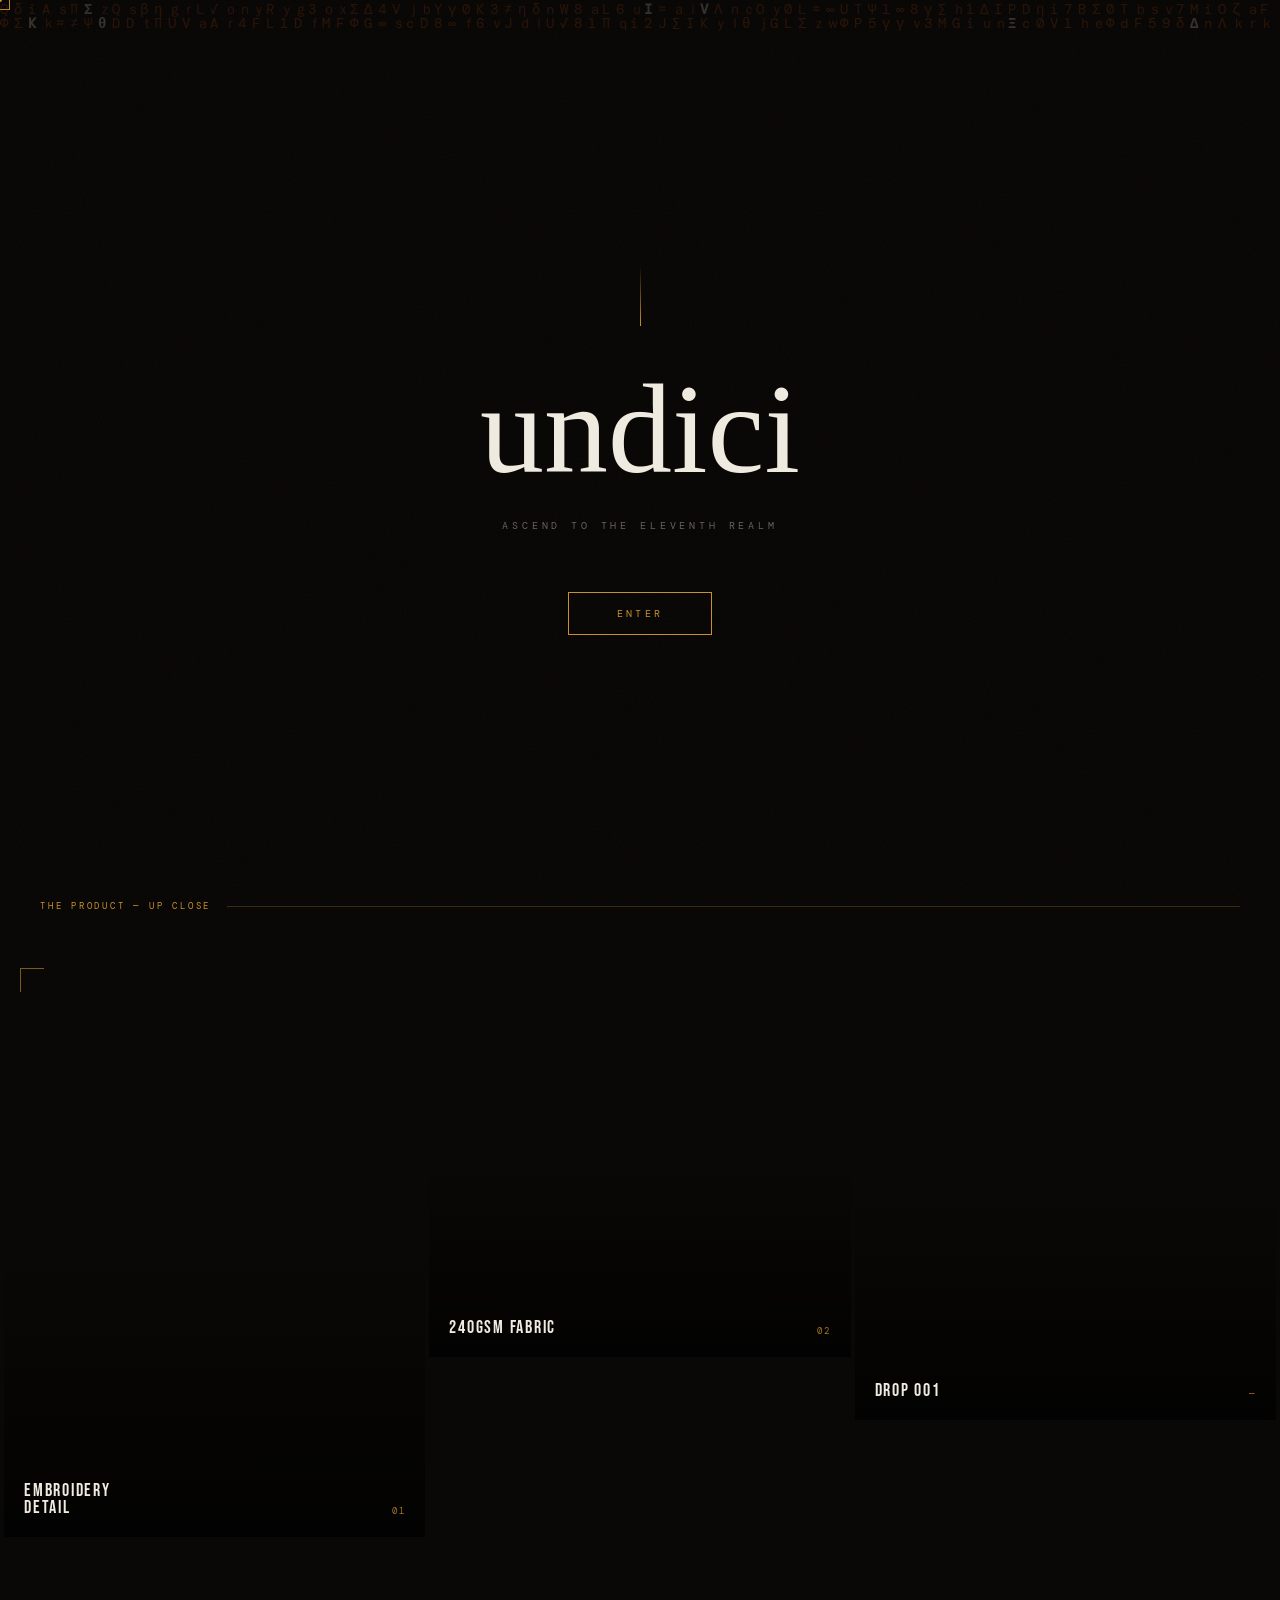
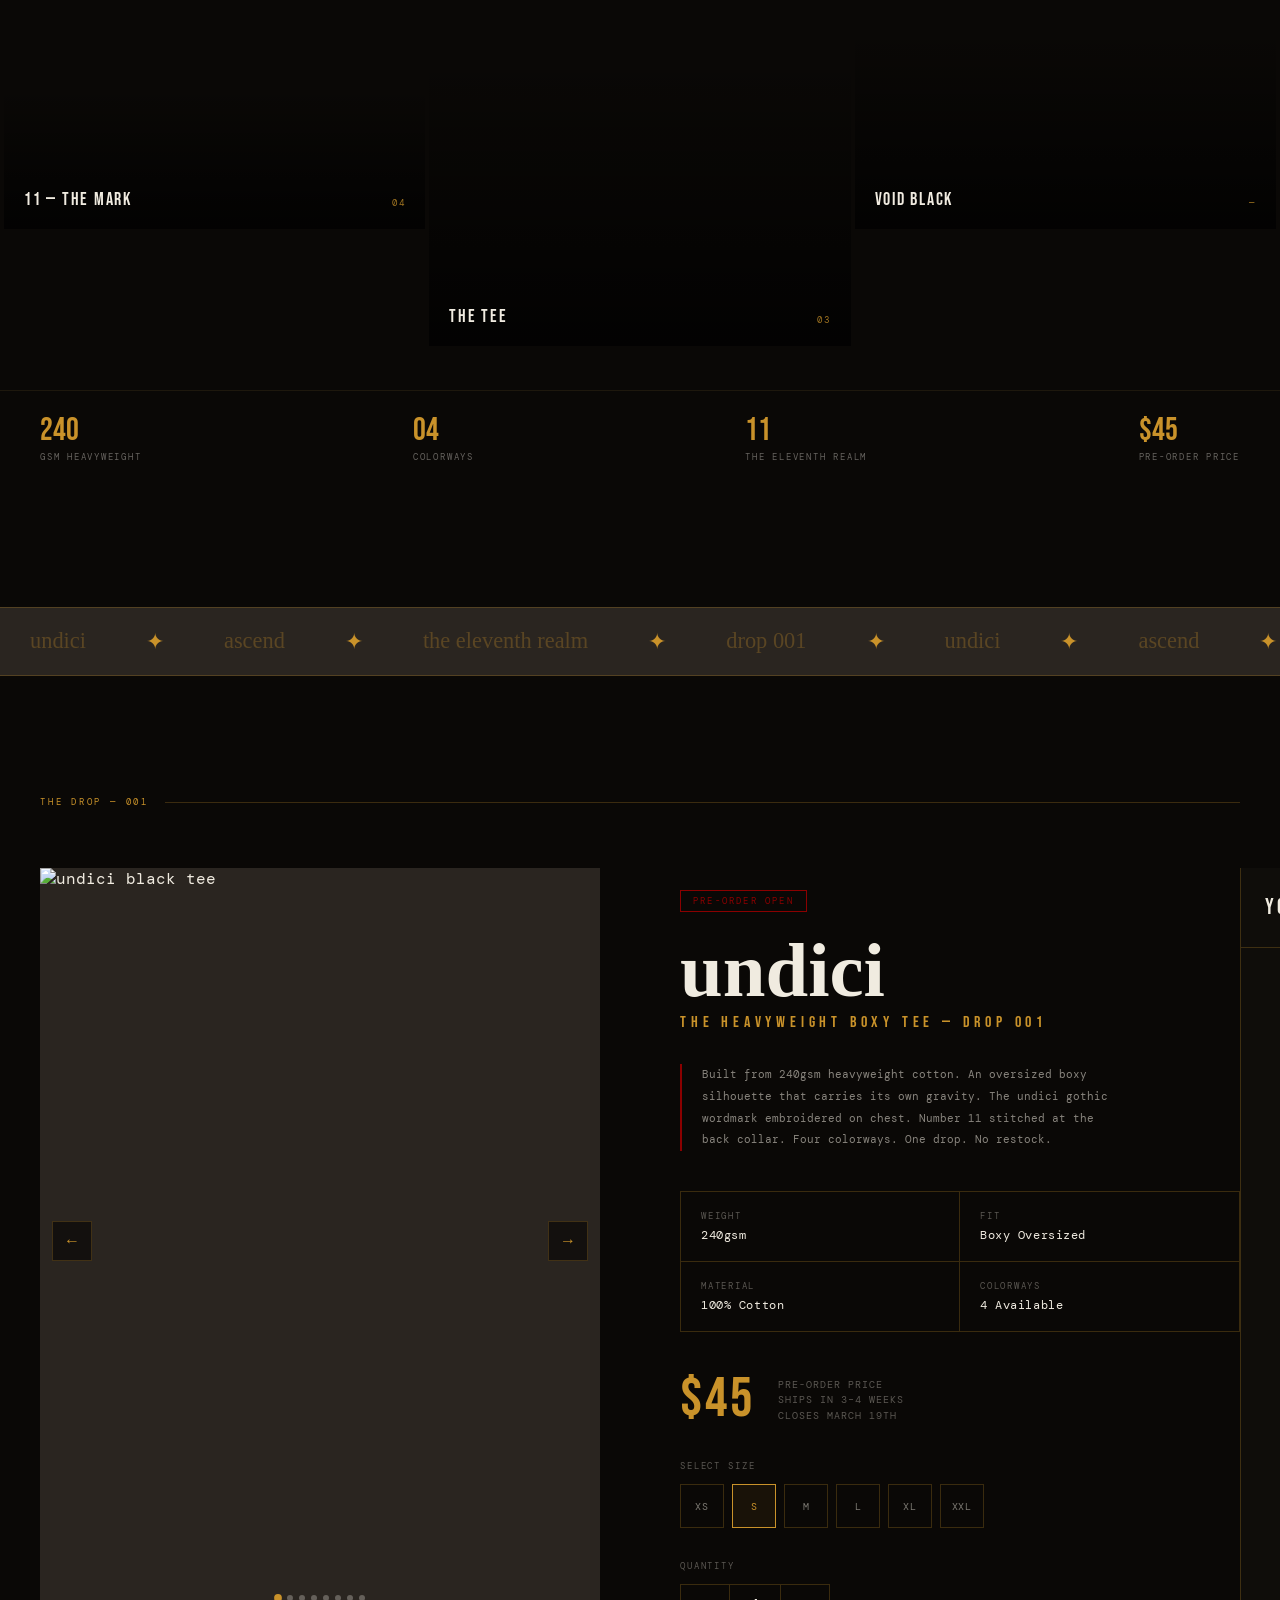
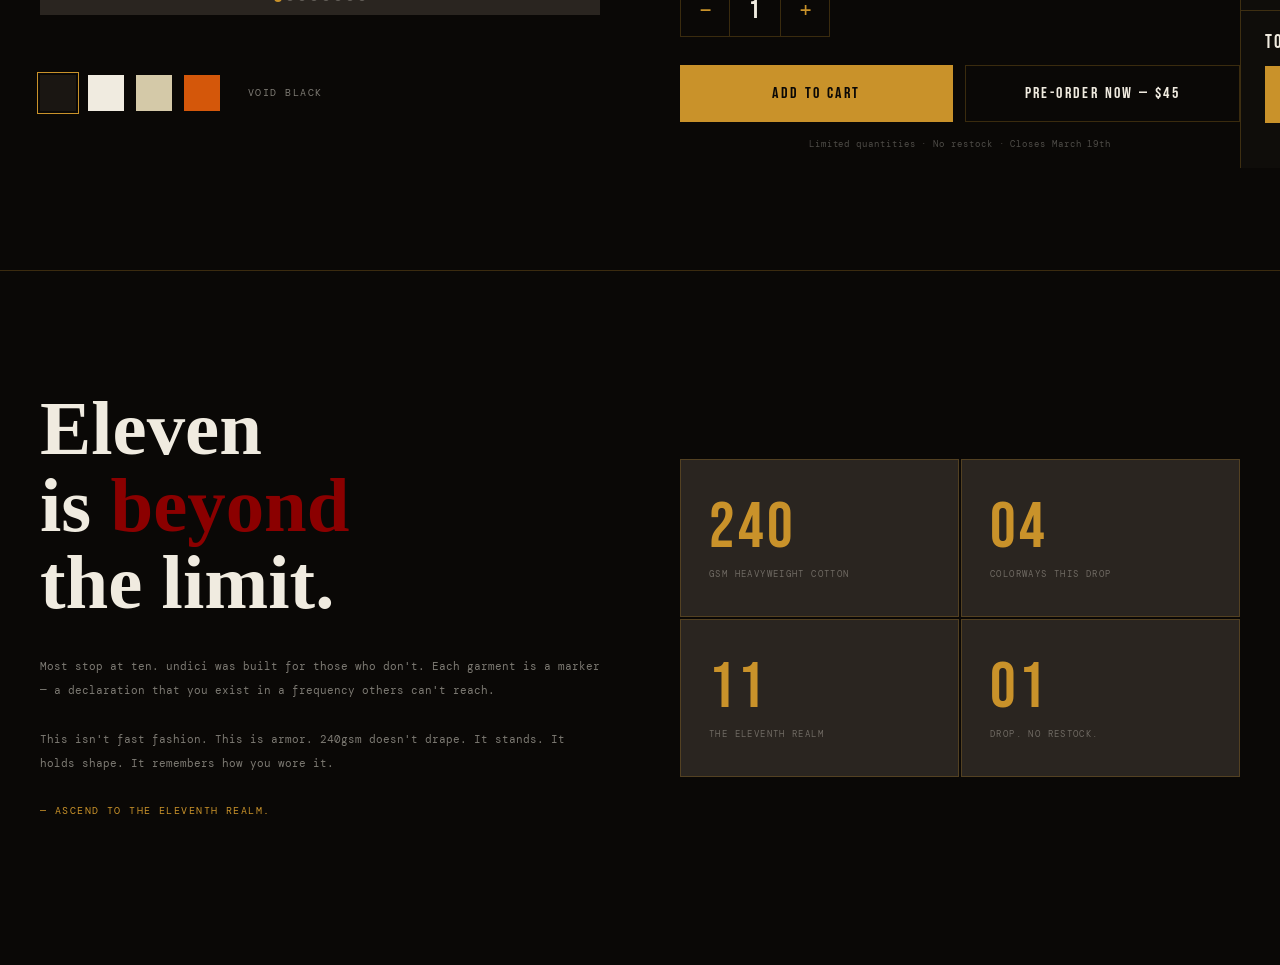
==== commit cd6bfaef: "fix checkout URL" ====
--- a/index.html
+++ b/index.html
@@ -1979,7 +1979,7 @@
 function buildCheckoutUrl() {
   if (cartState.length === 0) return '#';
   const items = cartState.map(item => `${item.variantId}:${item.qty}`).join(',');
-  return `https://undicibrand.com/cart/${items}`;
+  return `https://bu4f1a-ng.myshopify.com/cart/${items}`;
 }
 
 function renderCart() {
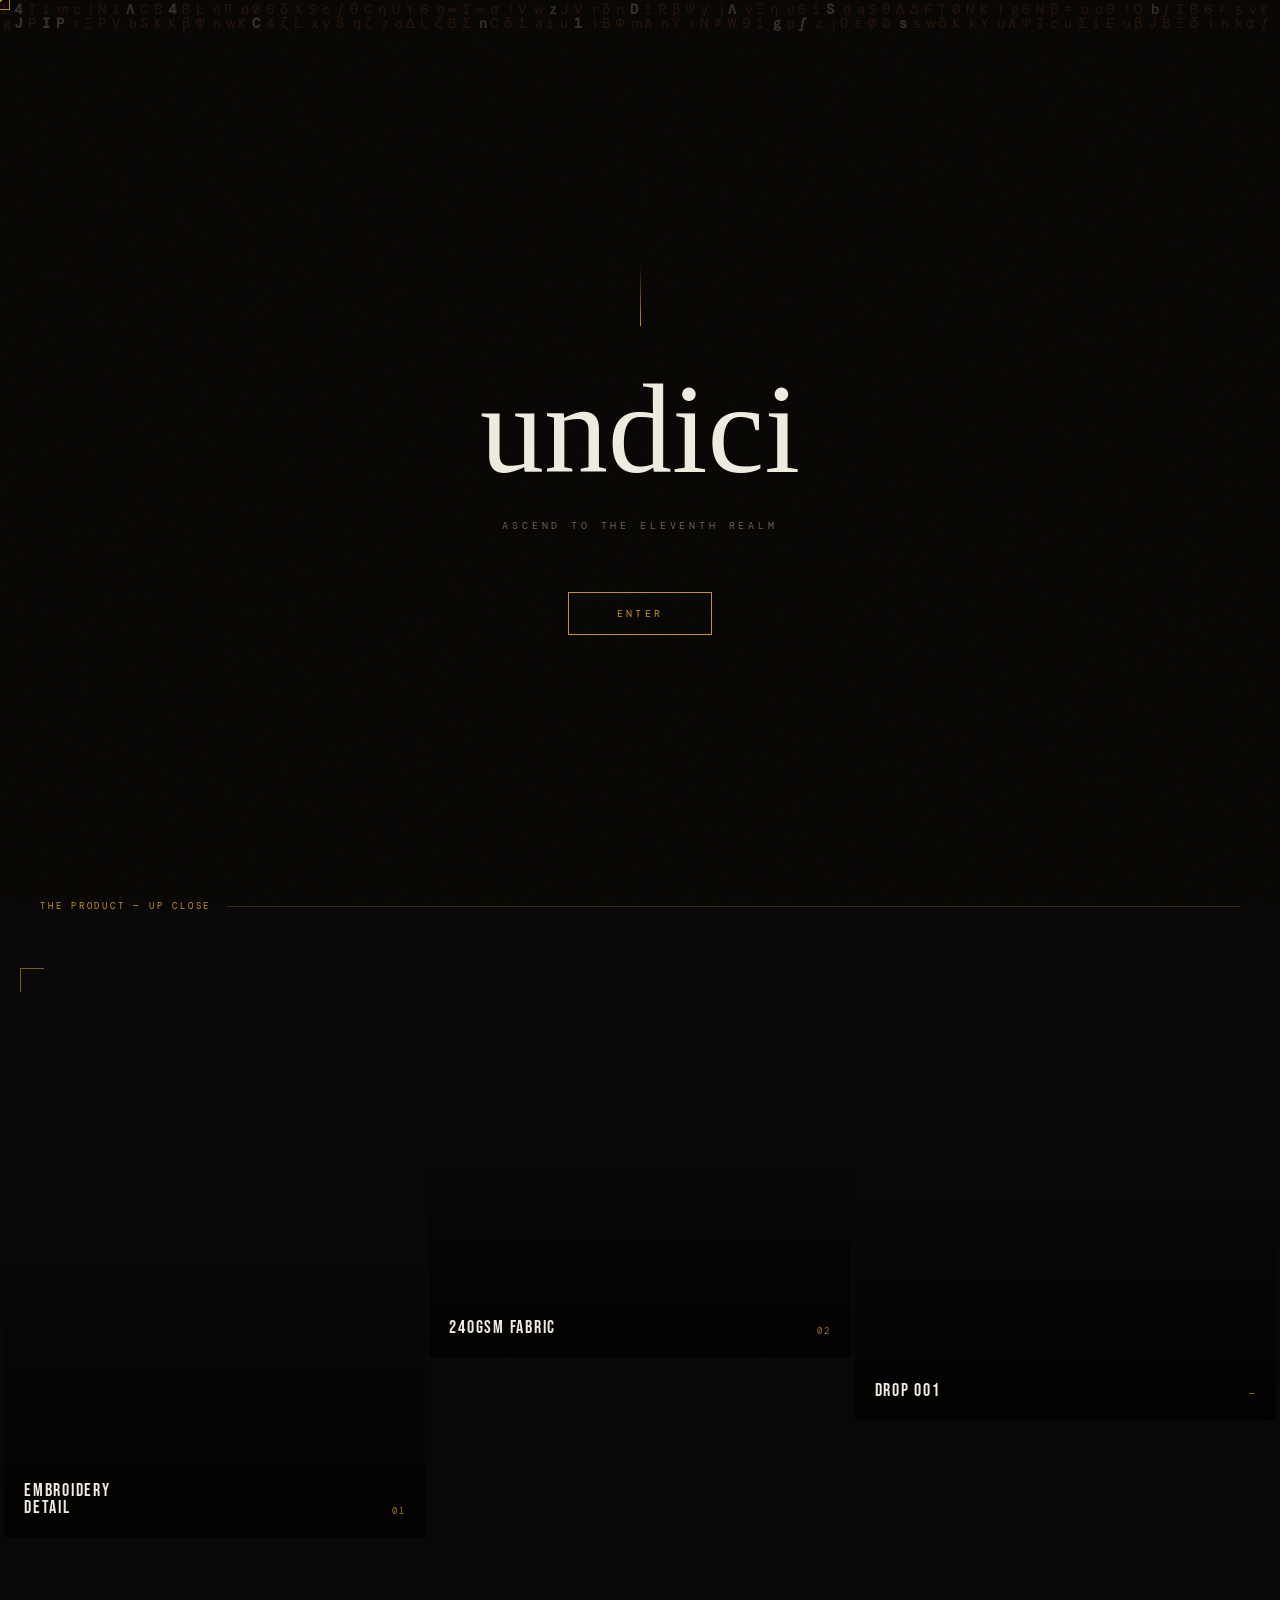
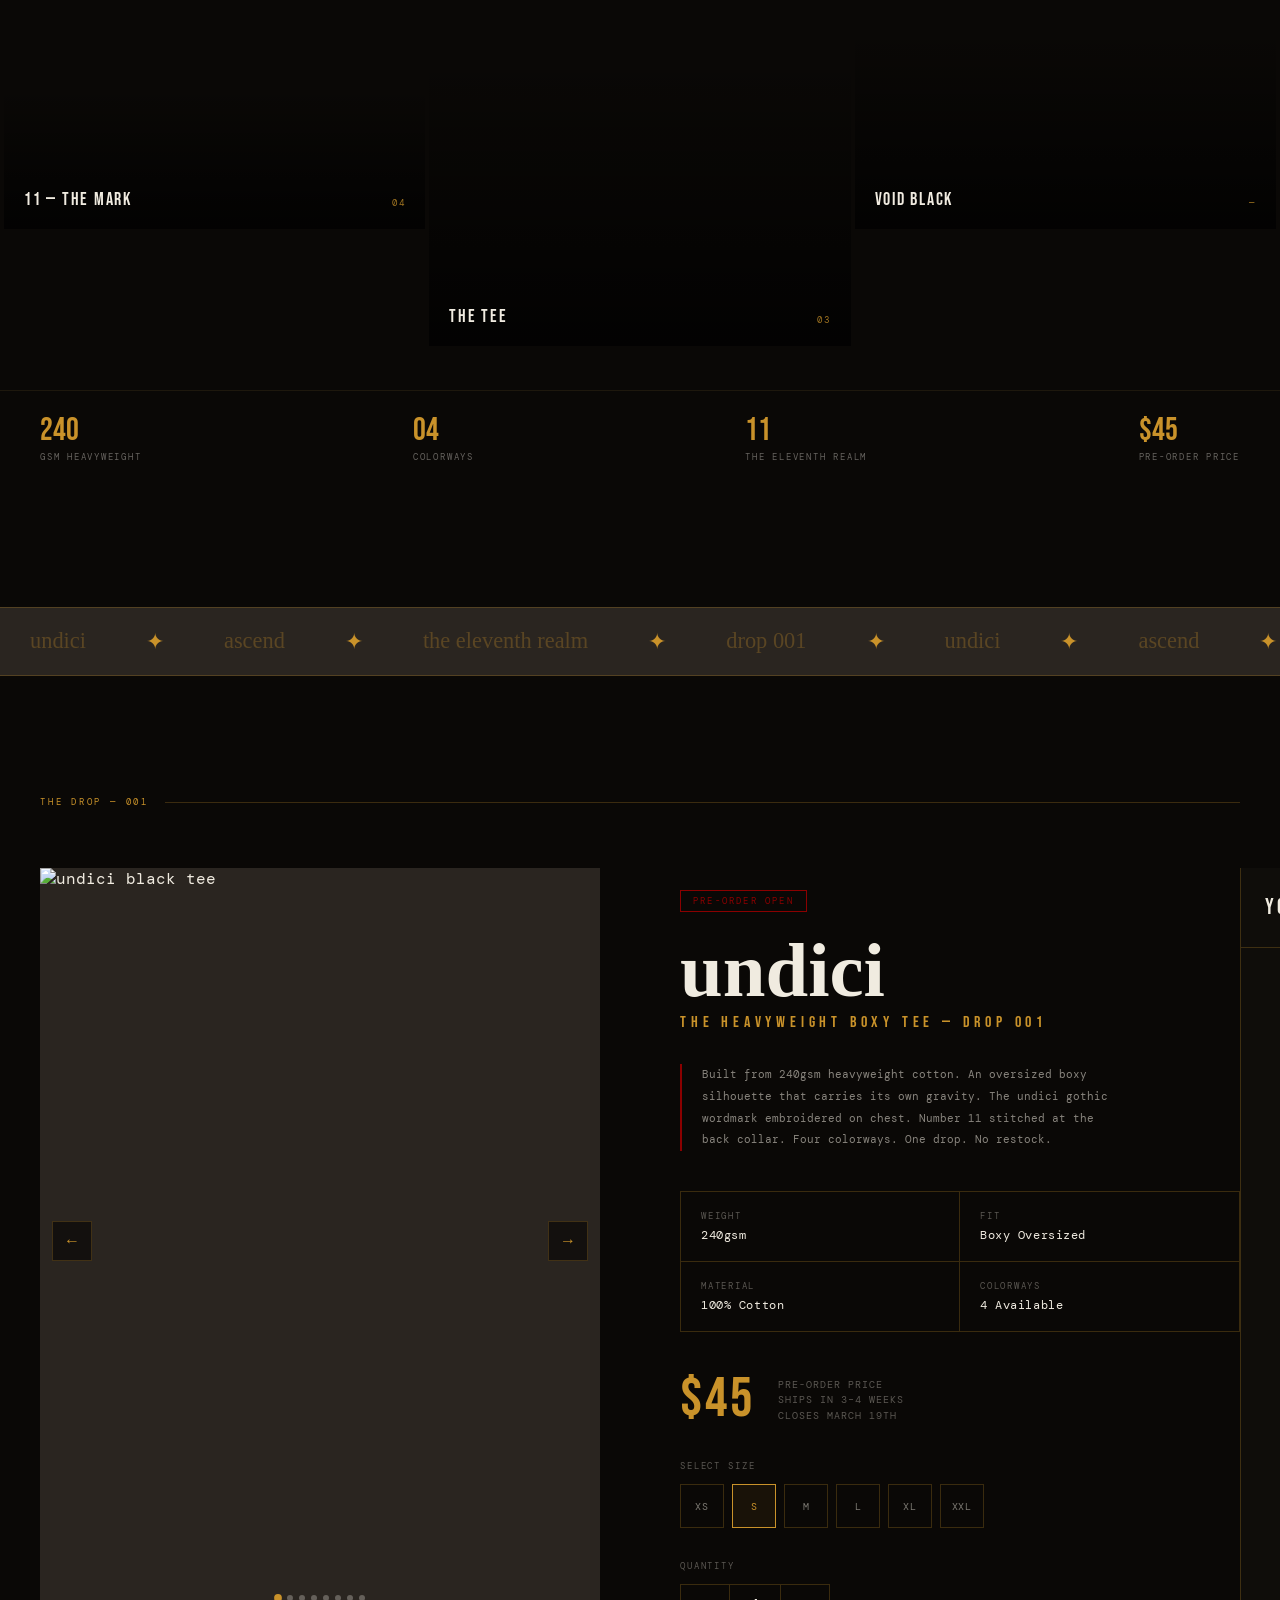
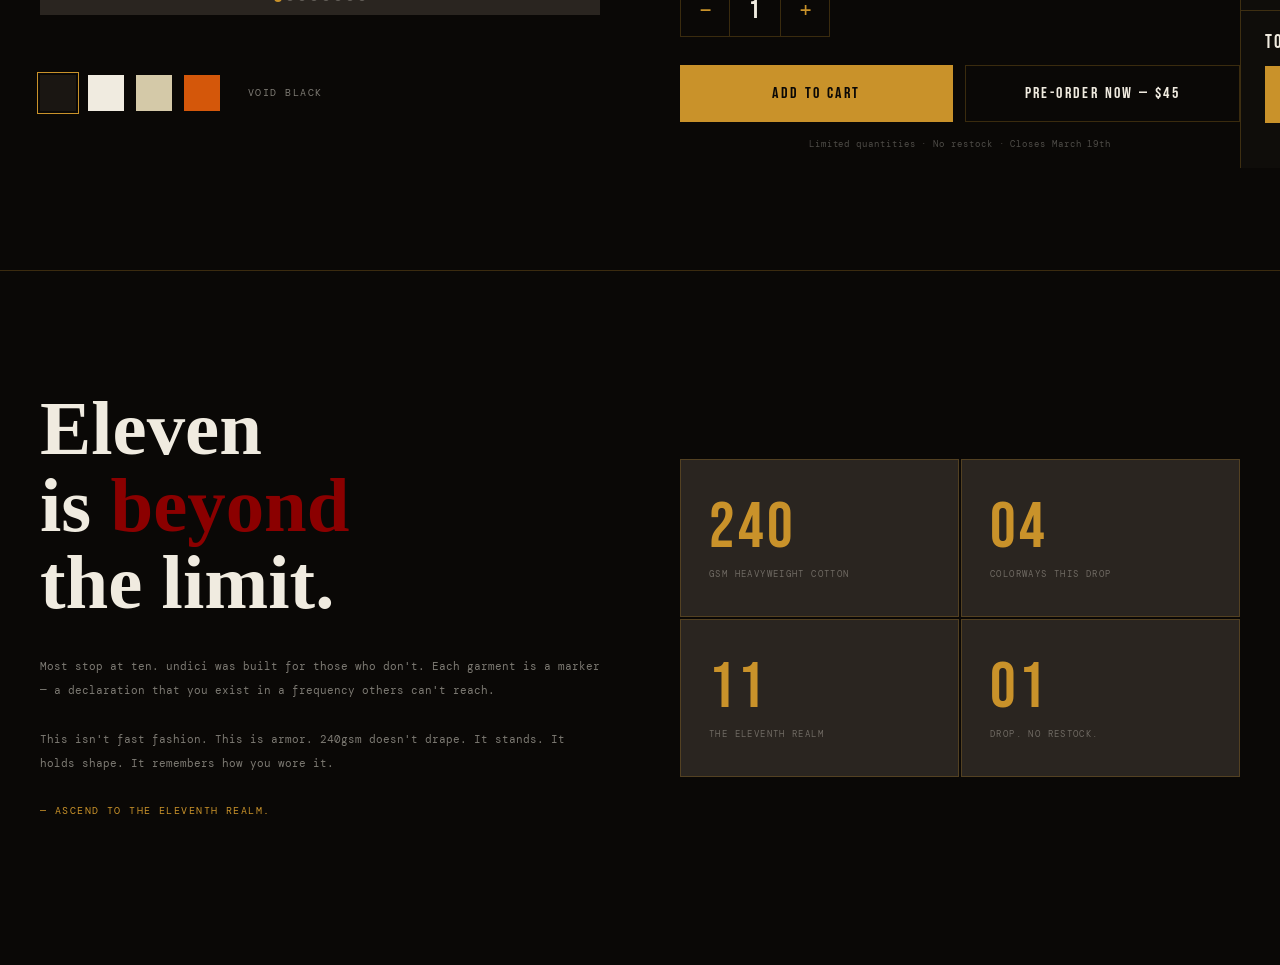
==== commit b902f04c: "fix preorder button URL" ====
--- a/index.html
+++ b/index.html
@@ -1903,7 +1903,7 @@
   qtyNumEl.textContent = qty;
   const variantId = variantMap[selectedColor]?.[selectedSize];
   if (variantId) {
-    shopifyBtn.href = `https://undicibrand.com/cart/${variantId}:${qty}`;
+    shopifyBtn.href = `https://bu4f1a-ng.myshopify.com/cart/${variantId}:${qty}`;
     shopifyBtn.querySelector('span').textContent = `Pre-order Now — $45`;
     shopifyBtn.style.opacity = '1';
     shopifyBtn.style.pointerEvents = 'auto';
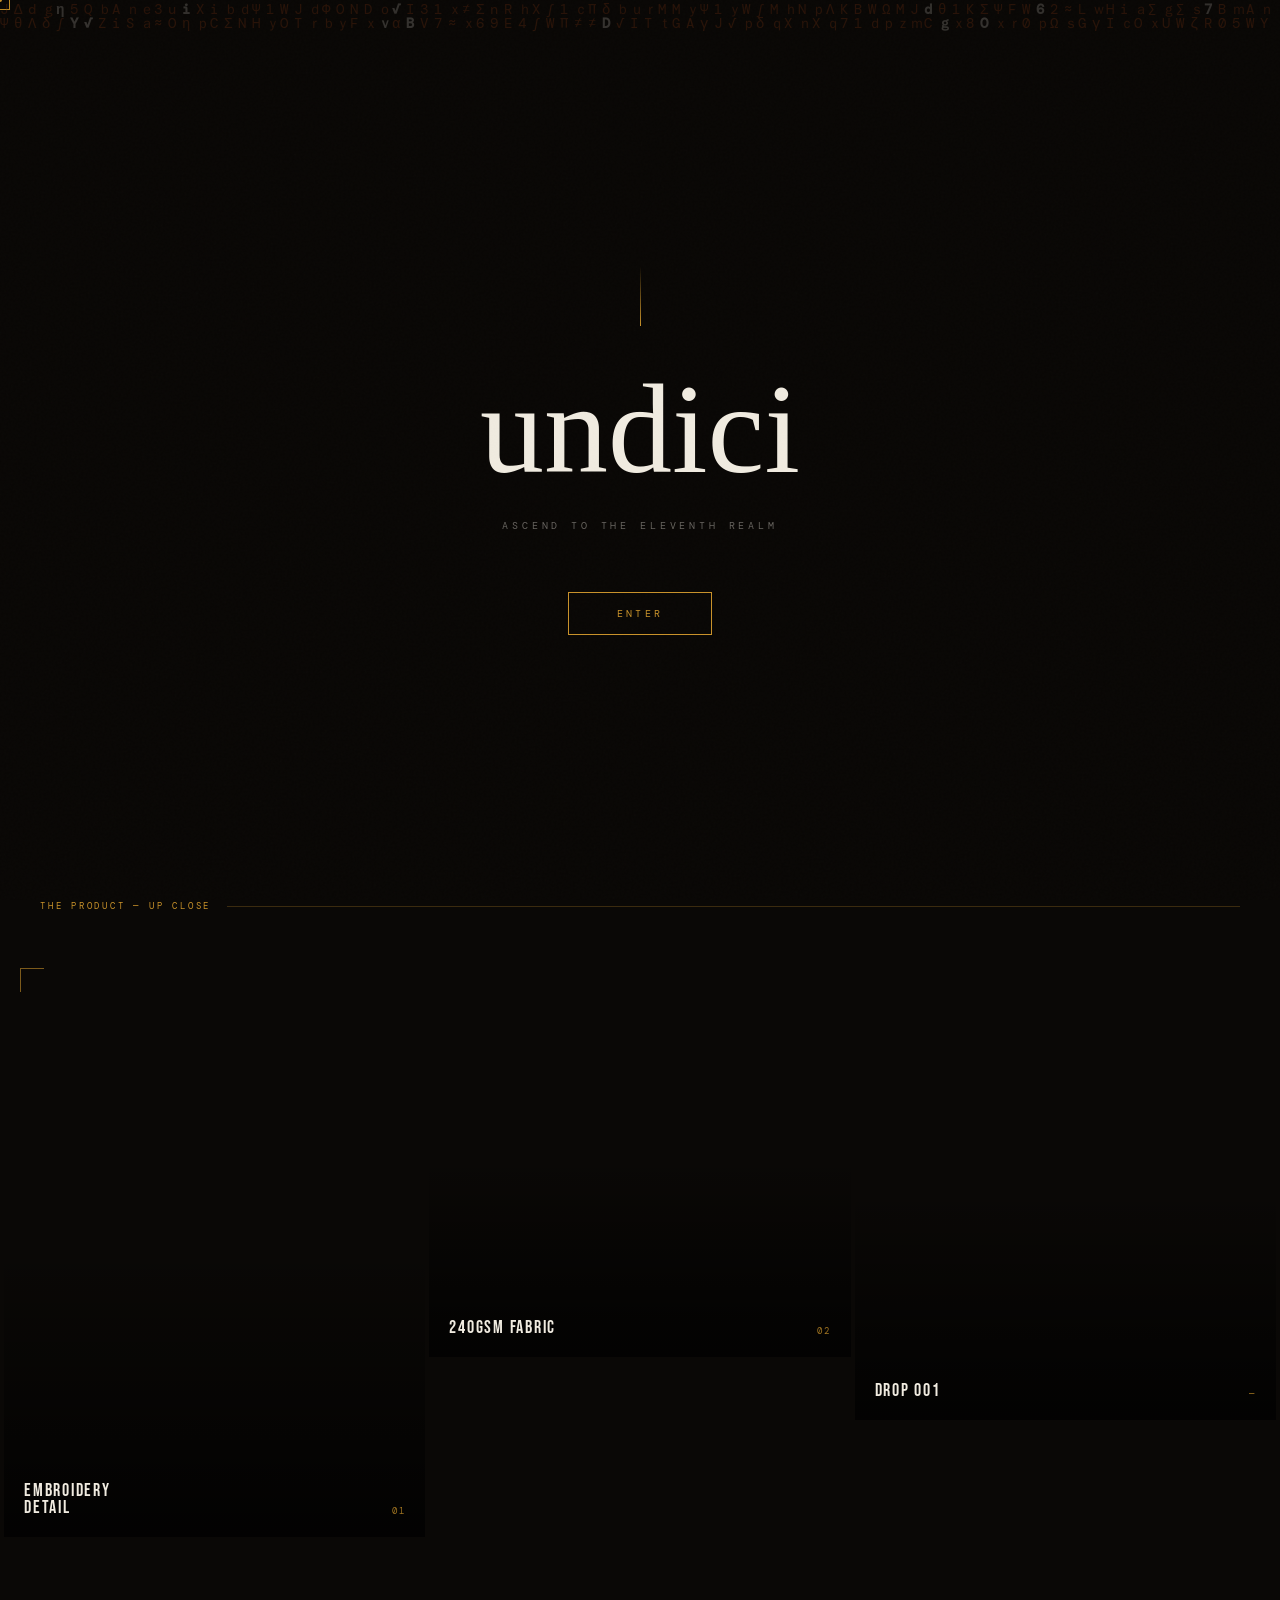
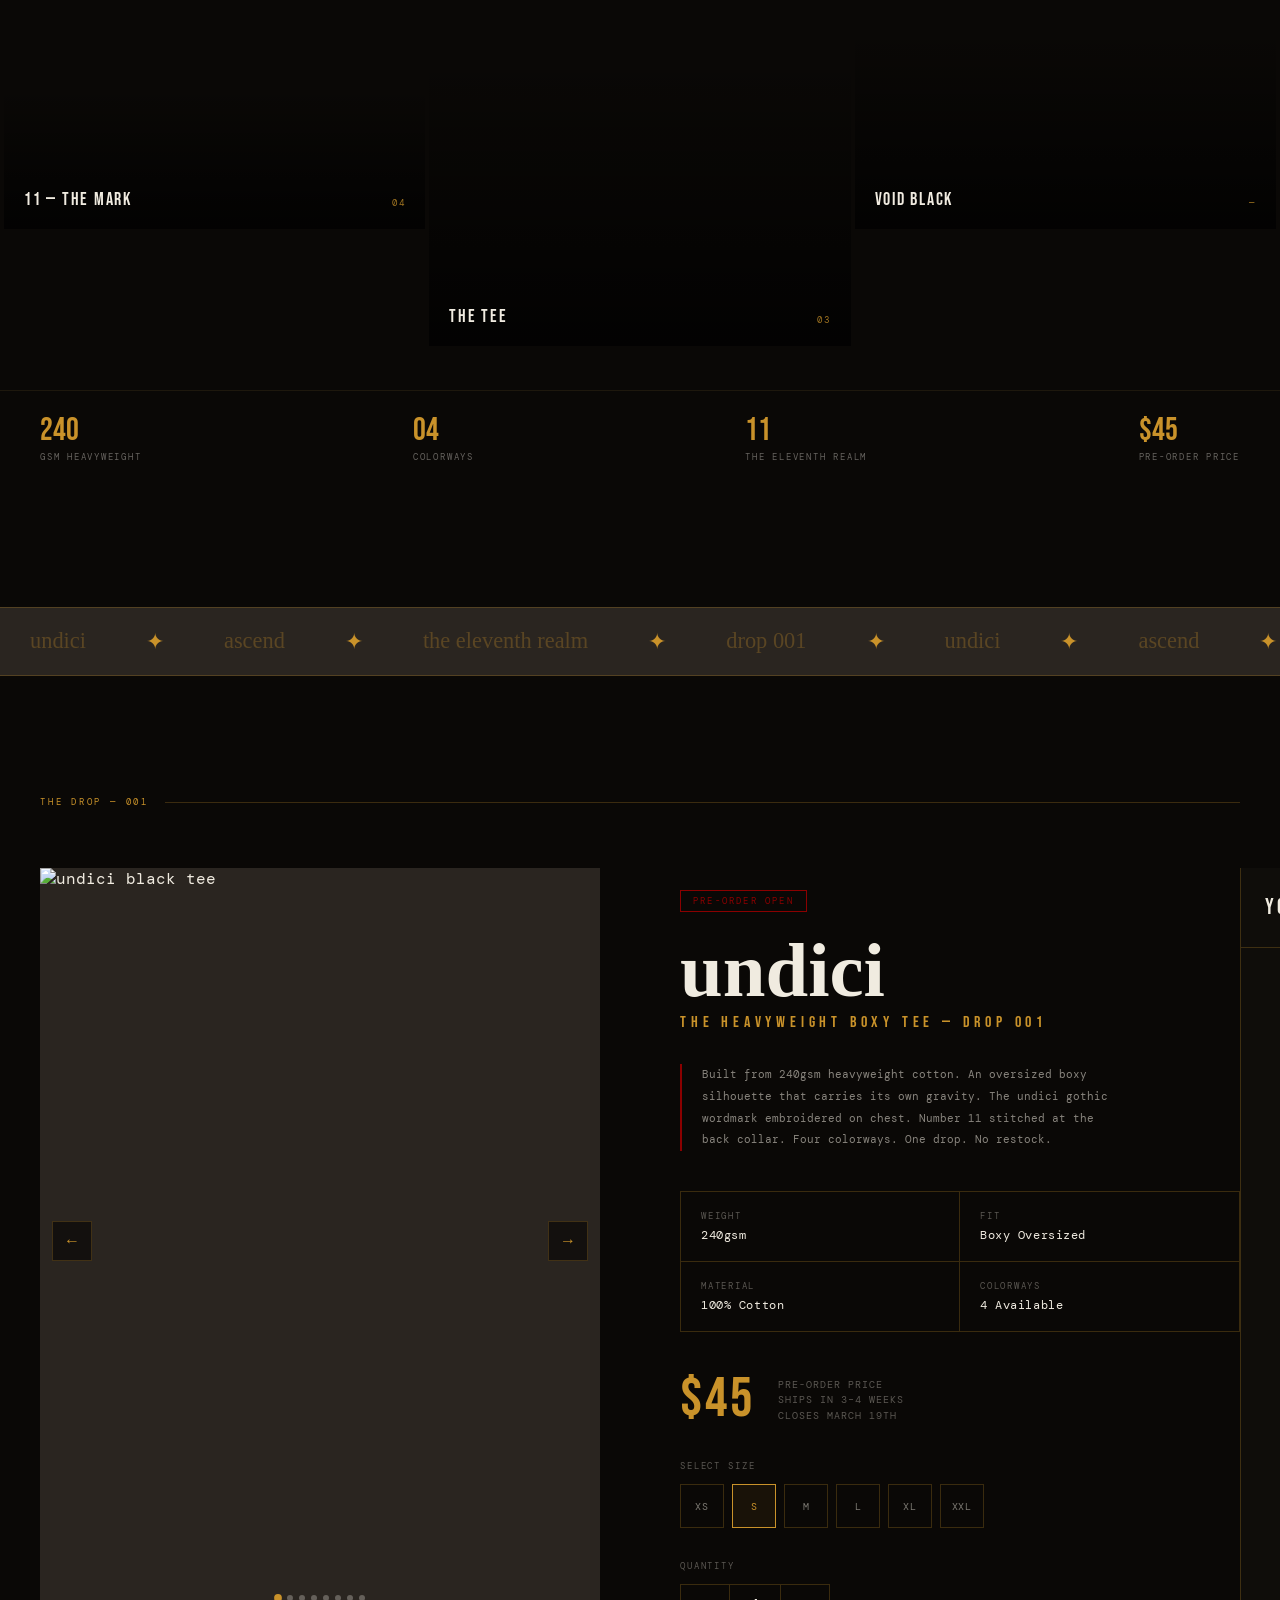
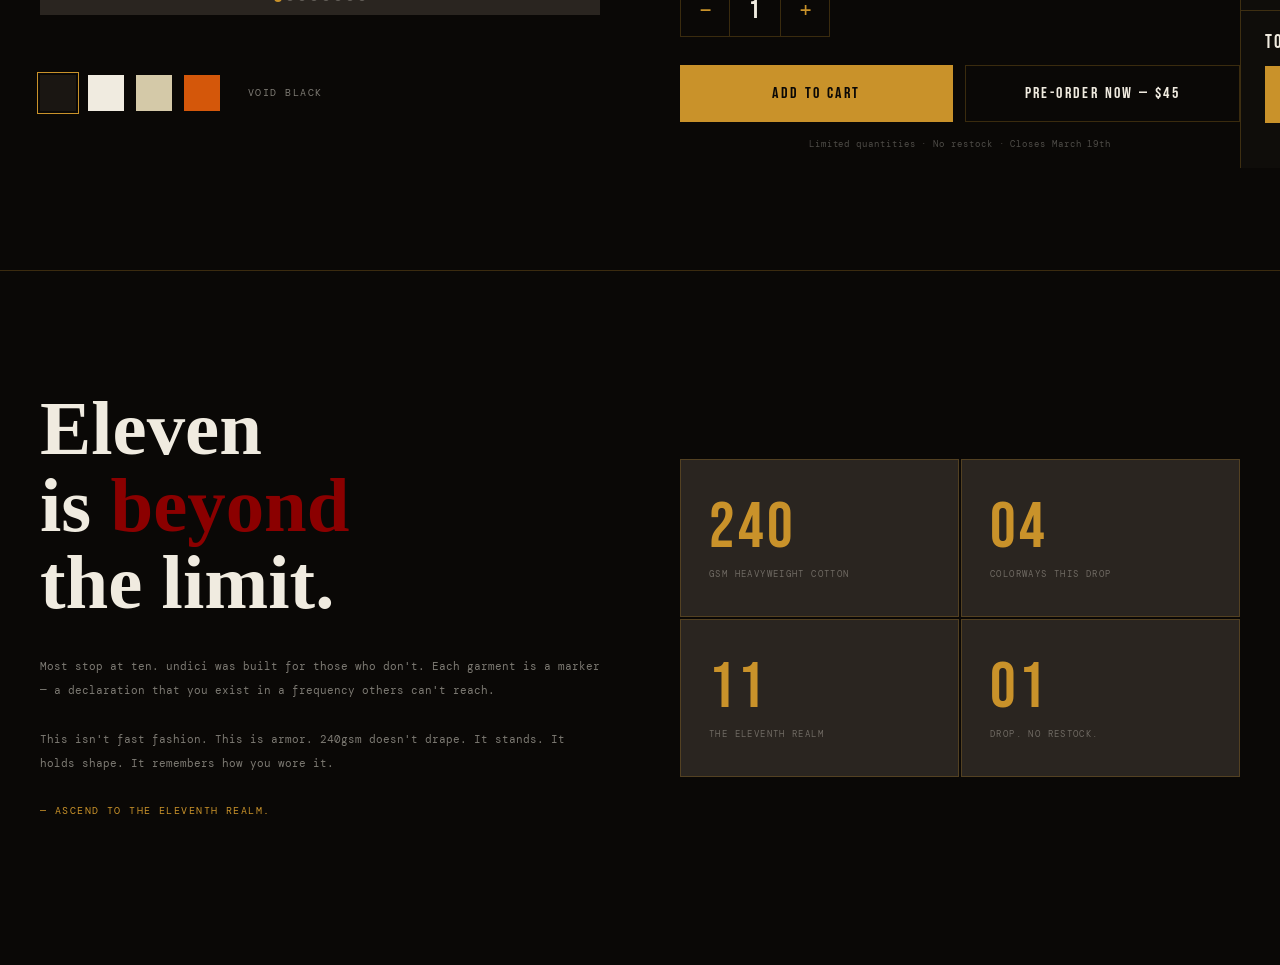
==== commit 1f485f97: "fix mobile gallery + checkout URLs" ====
--- a/index.html
+++ b/index.html
@@ -283,12 +283,14 @@
 
 @media (max-width: 768px) {
   .photo-gallery { padding: 0 0 80px; }
-  .masonry-grid { columns: 2; }
-  .h-tall .bg-layer   { height: 50vw; }
-  .h-medium .bg-layer { height: 38vw; }
-  .h-short .bg-layer  { height: 28vw; }
-  .h-wide .bg-layer   { height: 42vw; }
-  .gallery-info-strip { flex-wrap: wrap; gap: 20px; }
+  .masonry-grid { columns: 2; column-gap: 3px; }
+  .h-tall .bg-layer   { height: 52vw; }
+  .h-medium .bg-layer { height: 40vw; }
+  .h-short .bg-layer  { height: 30vw; }
+  .h-wide .bg-layer   { height: 44vw; }
+  .gallery-info-strip { flex-wrap: wrap; gap: 20px; padding: 24px 20px; }
+  .masonry-item.featured::before { display: none; }
+  .masonry-item { margin-bottom: 3px; }
 }
 
 
@@ -1597,7 +1599,7 @@
 
       <div class="cart-actions">
         <button class="add-to-cart-btn" id="addToCartBtn"><span>Add to Cart</span></button>
-        <a class="checkout-btn" id="shopifyBtn" href="https://undicibrand.com/products/the-undici-heavyweight-boxy-tee" target="_blank"><span>Buy Now — $45</span></a>
+        <a class="checkout-btn" id="shopifyBtn" href="https://bu4f1a-ng.myshopify.com/products/the-undici-heavyweight-boxy-tee" target="_blank"><span>Buy Now — $45</span></a>
       </div>
       <div class="preorder-note">Limited quantities · No restock · Closes March 19th</div>
 
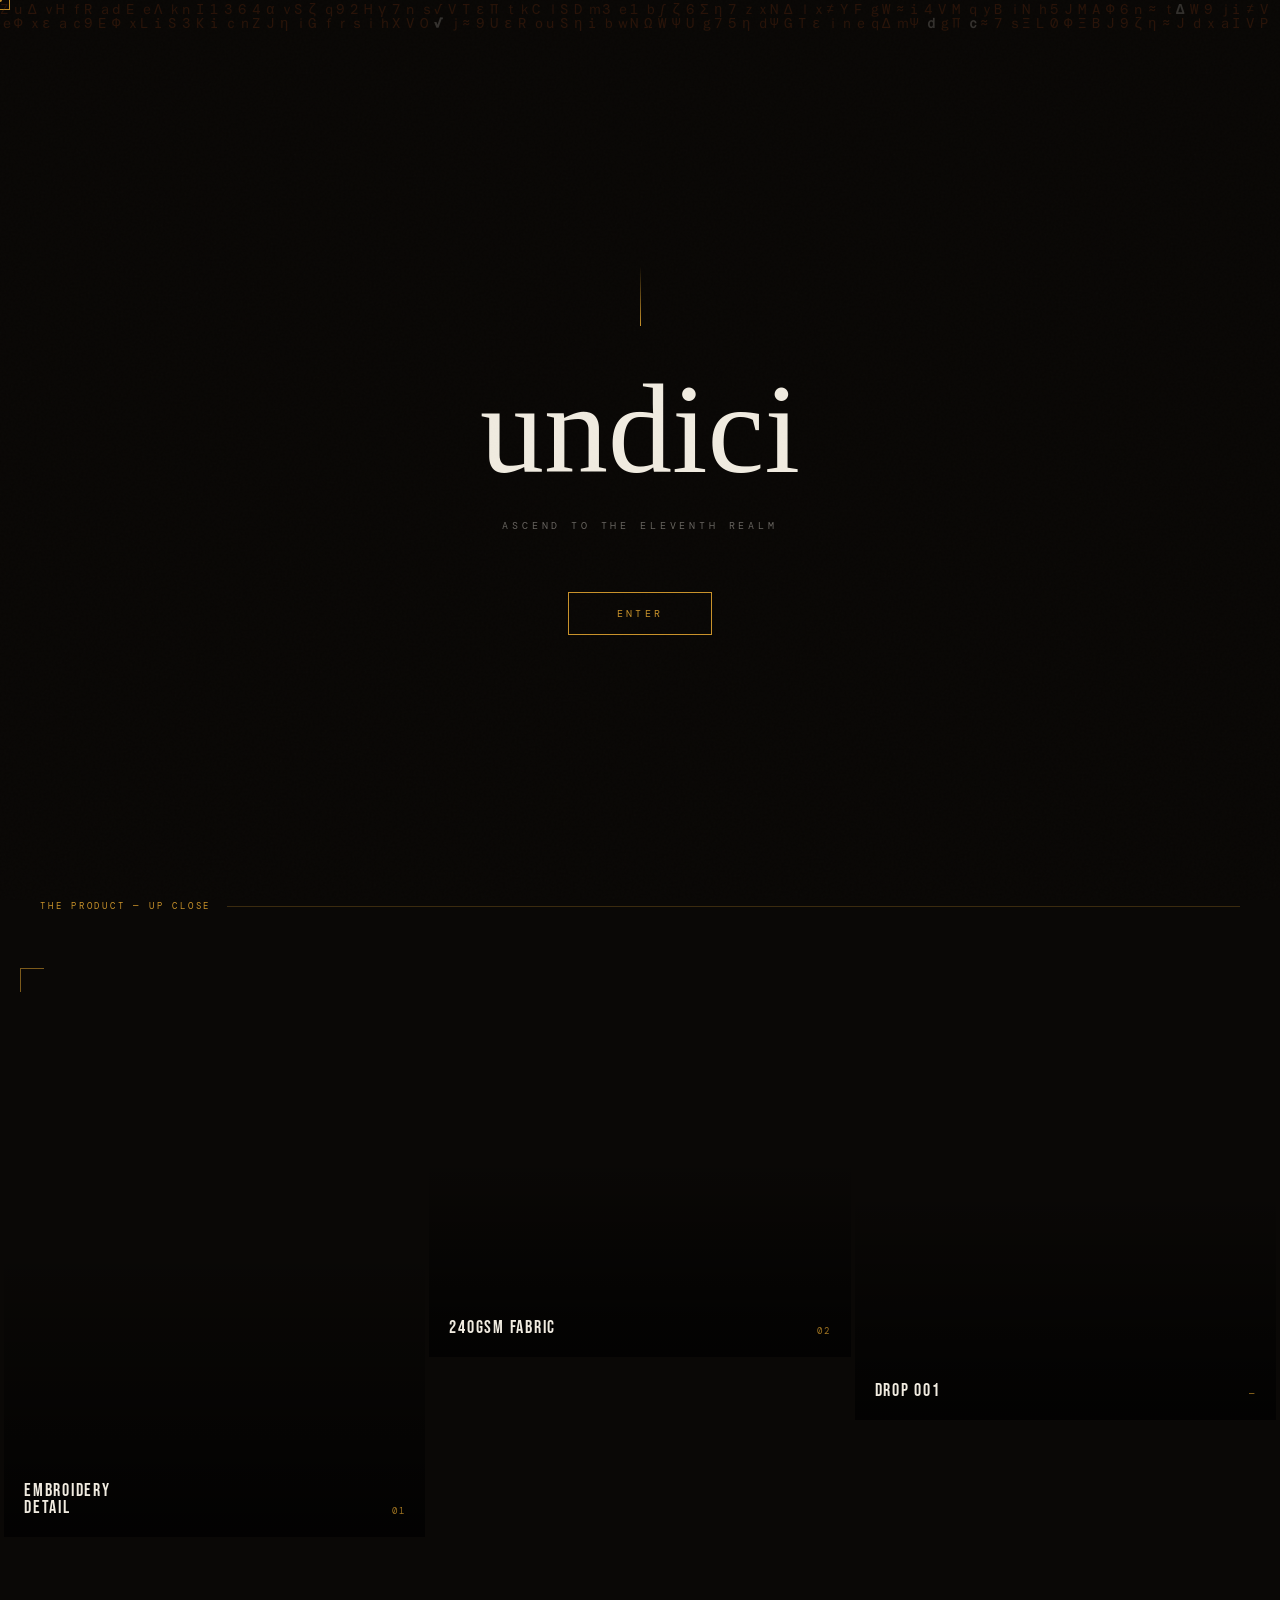
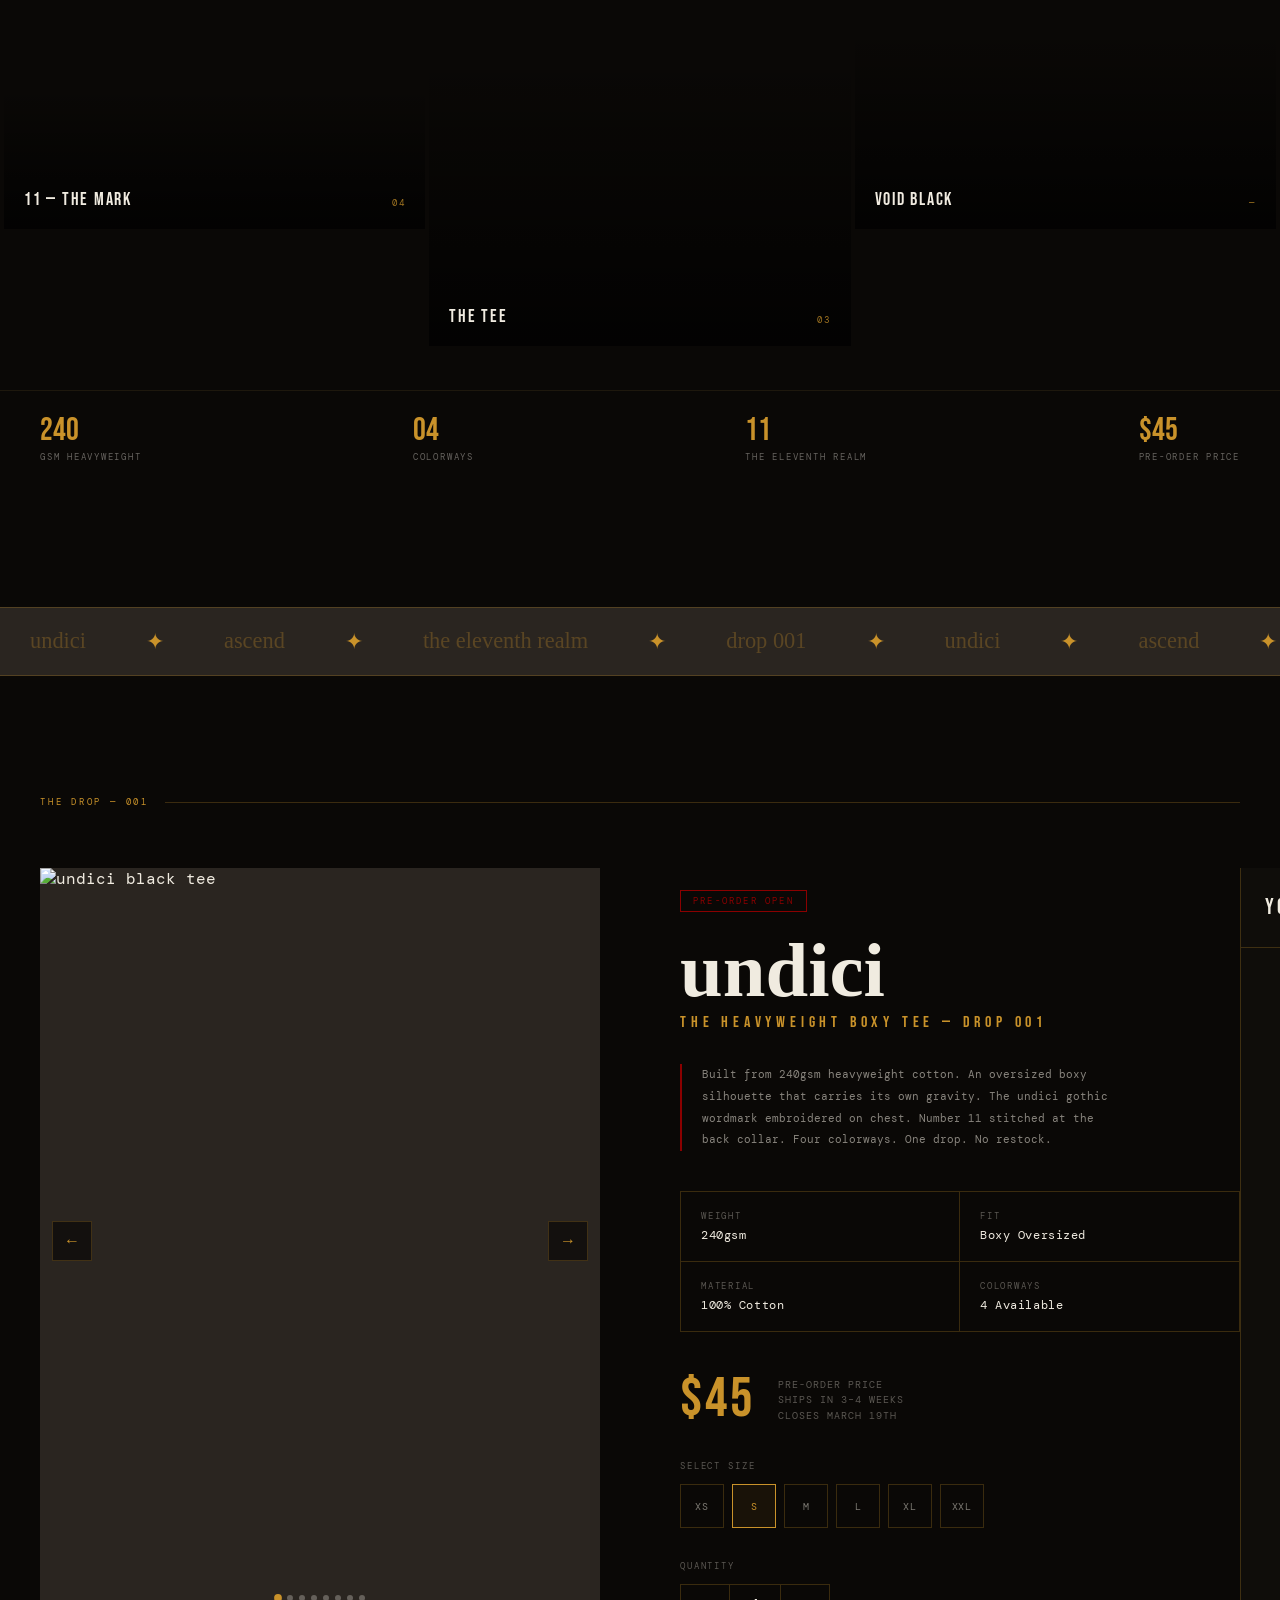
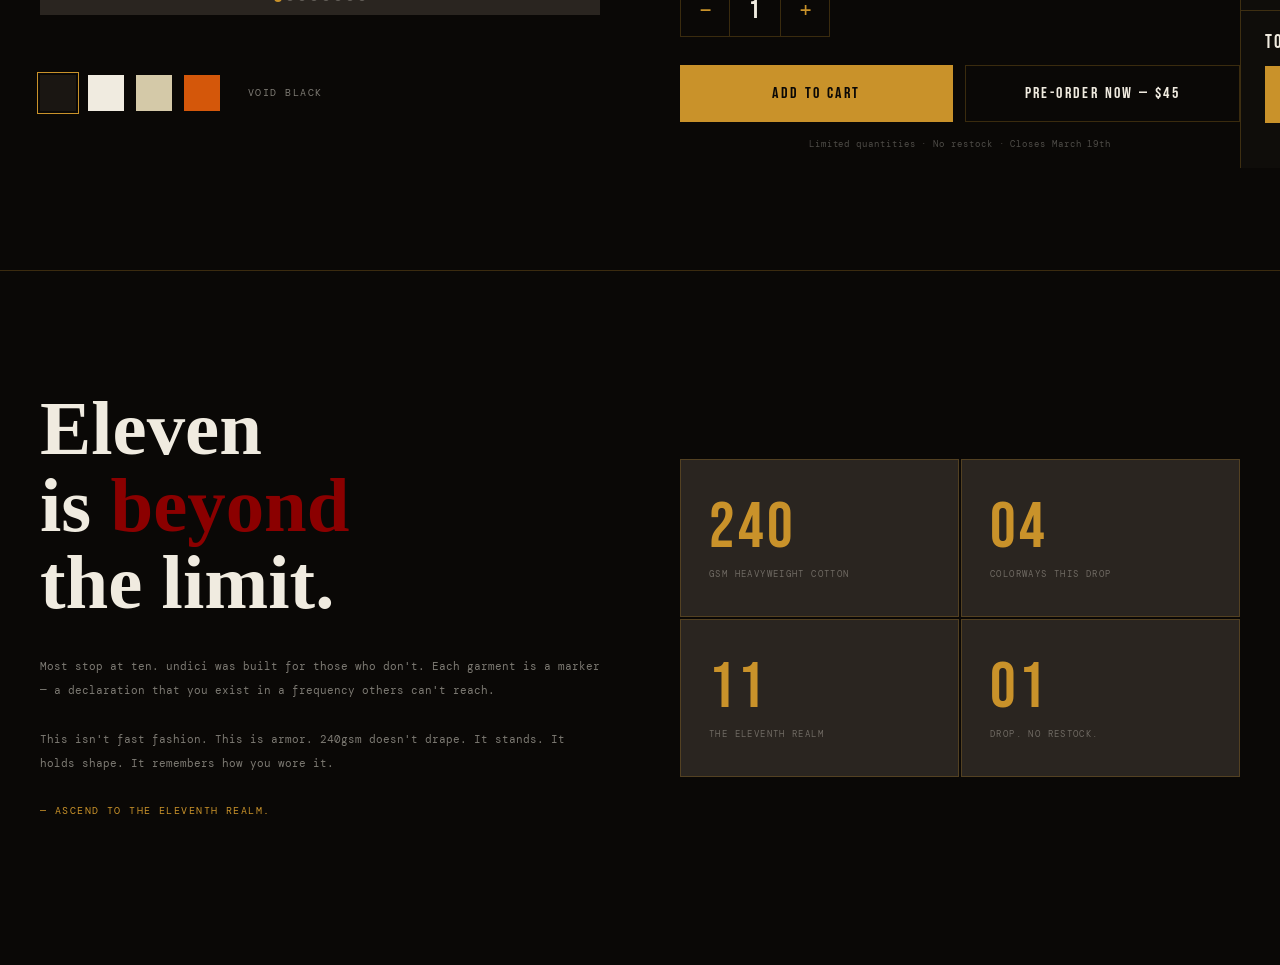
==== commit 23a2d249: "restore Vercel analytics" ====
--- a/index.html
+++ b/index.html
@@ -6,6 +6,7 @@
 <title>undici — ascend to the eleventh realm</title>
 <link rel="preload" href="https://cdn.shopify.com/s/files/1/0787/2321/9675/files/ED-Manteca-Black-Regular.otf?v=1772257356" as="font" type="font/otf" crossorigin="anonymous">
 <link href="https://fonts.googleapis.com/css2?family=Bebas+Neue&family=DM+Mono:wght@300;400;500&display=swap" rel="stylesheet">
+<script defer src="/_vercel/insights/script.js"></script>
 <style>
 
 /* Hide Shopify theme chrome */
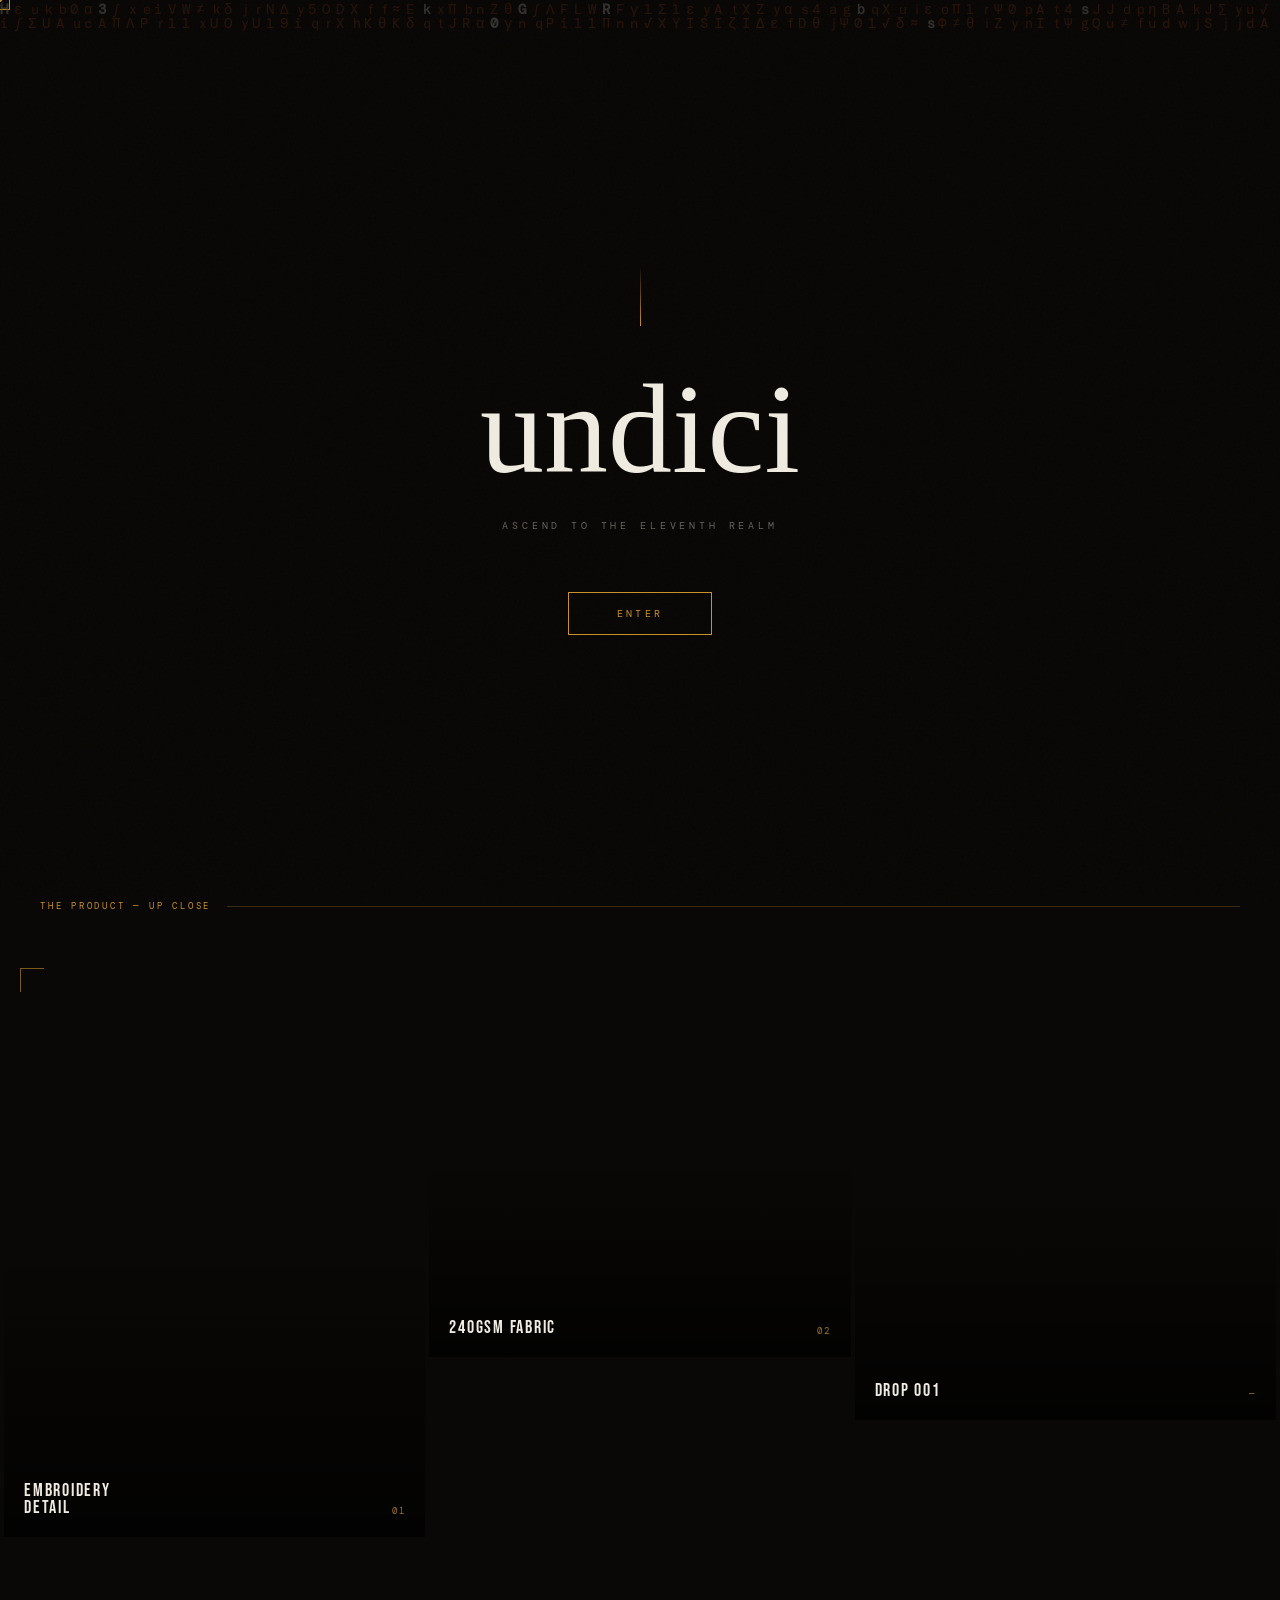
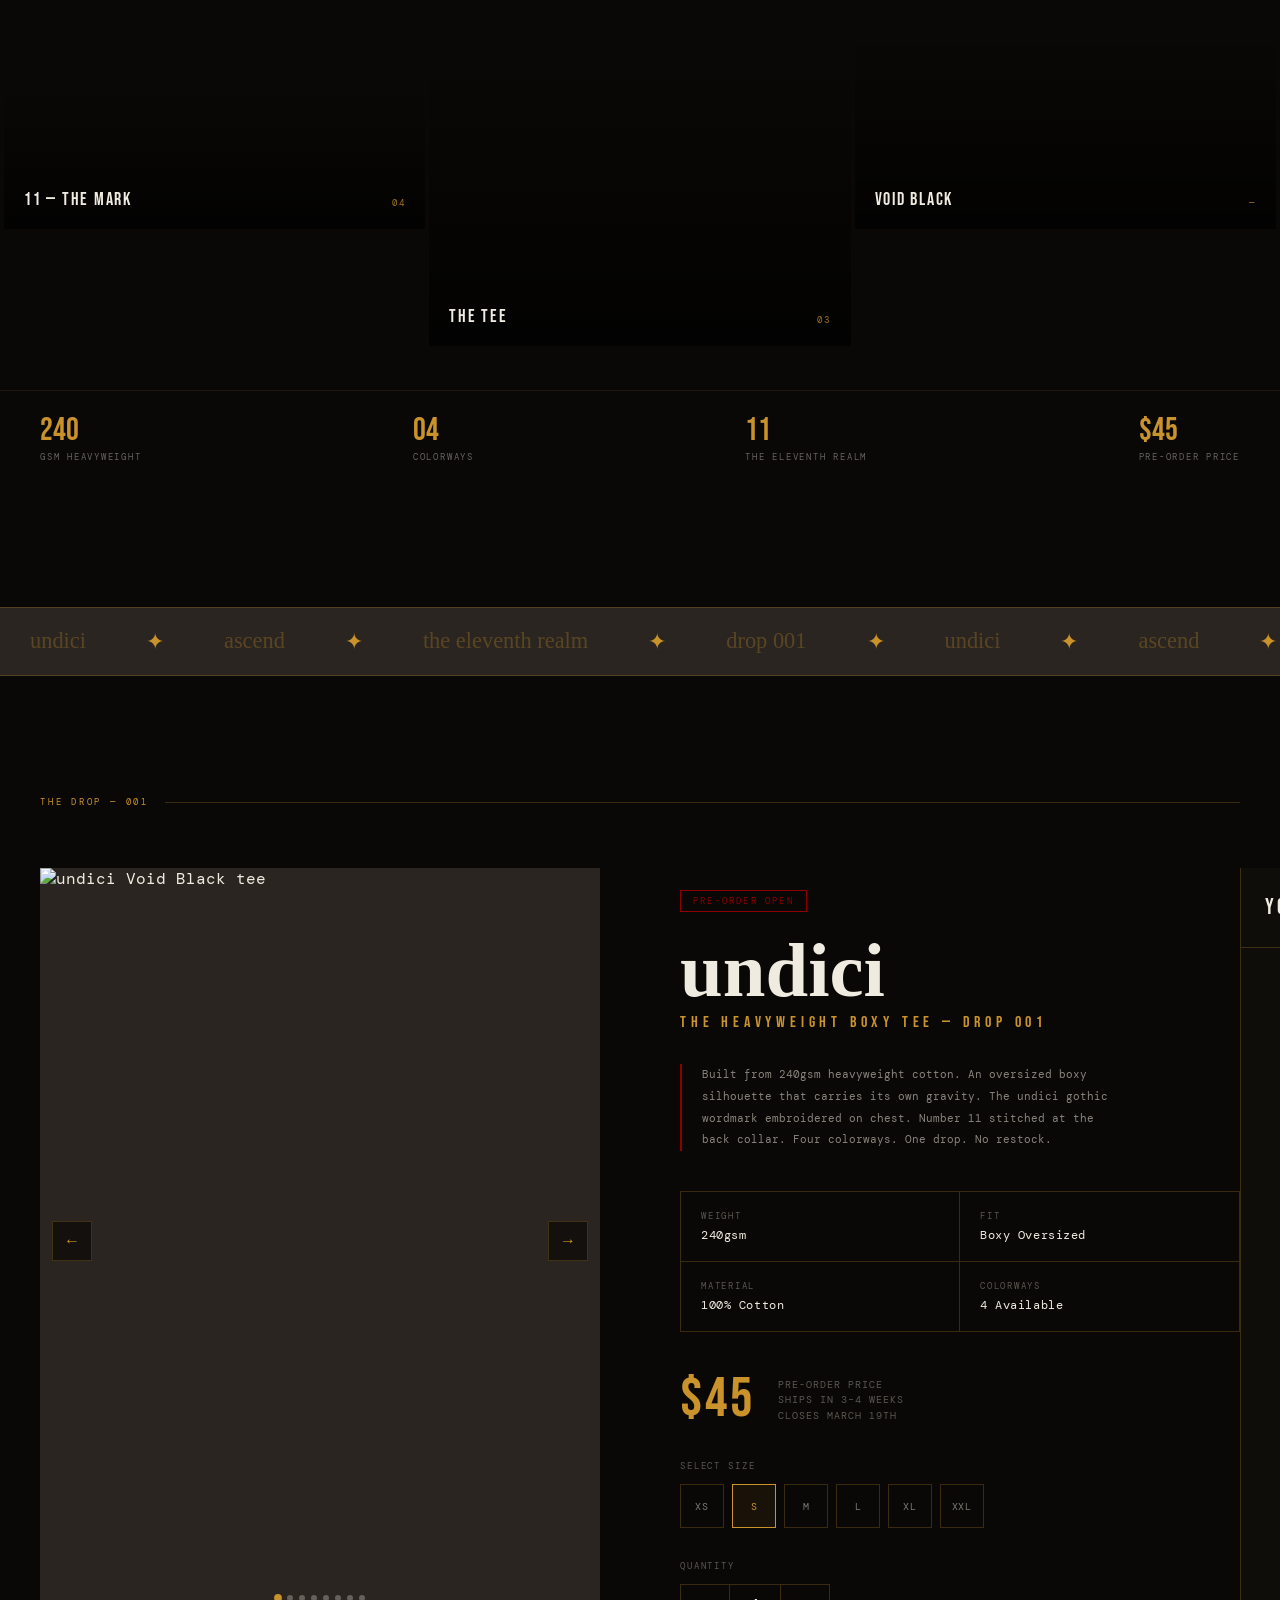
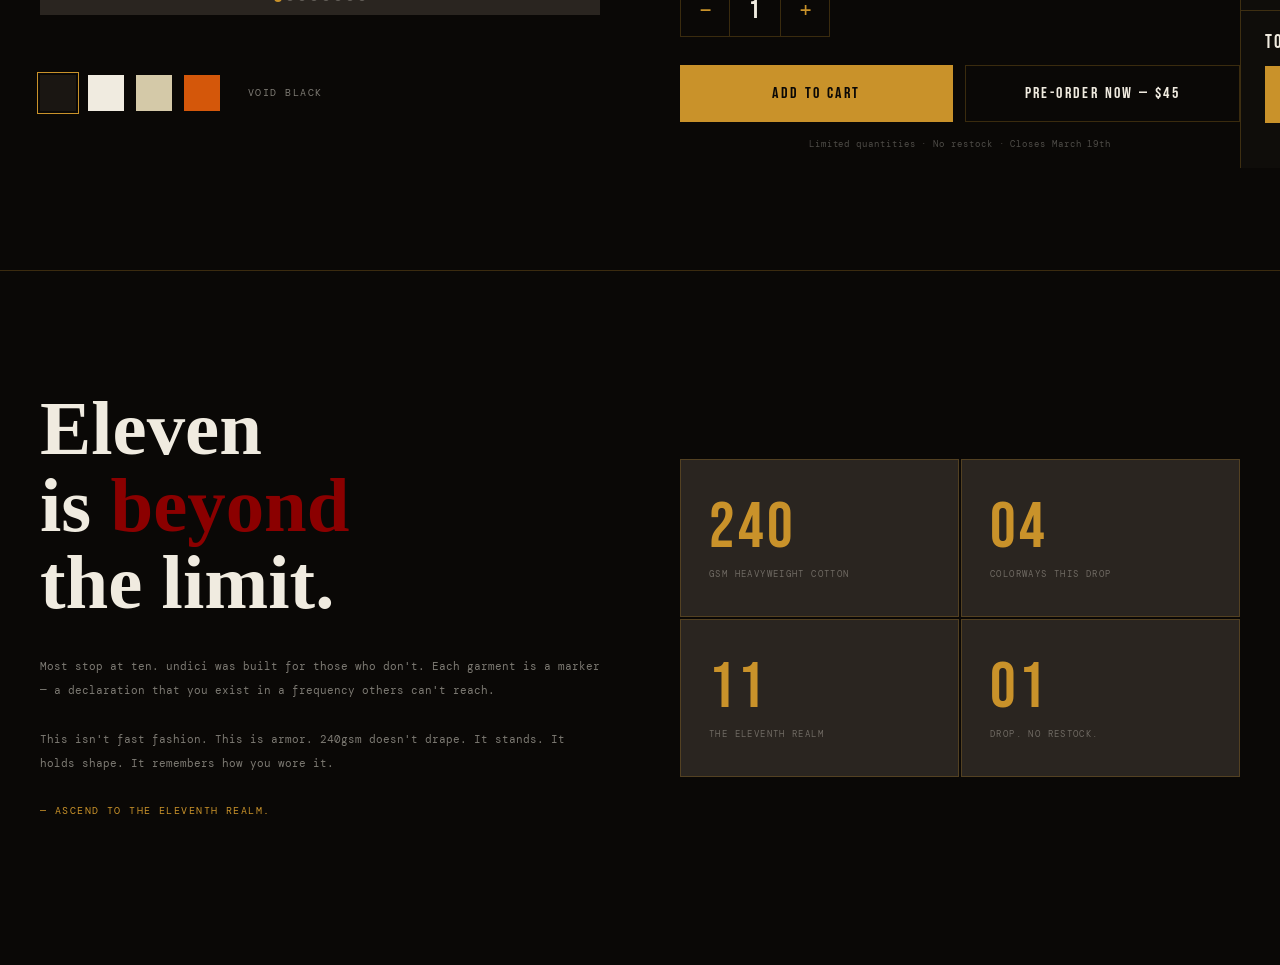
==== commit 2142f920: "add styles and JS files" ====
--- a/index.html
+++ b/index.html
@@ -1,1301 +1,29 @@
 <!DOCTYPE html>
 <html lang="en">
 <head>
-<meta charset="UTF-8">
-<meta name="viewport" content="width=device-width, initial-scale=1.0">
-<title>undici — ascend to the eleventh realm</title>
-<link rel="preload" href="https://cdn.shopify.com/s/files/1/0787/2321/9675/files/ED-Manteca-Black-Regular.otf?v=1772257356" as="font" type="font/otf" crossorigin="anonymous">
-<link href="https://fonts.googleapis.com/css2?family=Bebas+Neue&family=DM+Mono:wght@300;400;500&display=swap" rel="stylesheet">
-<script defer src="/_vercel/insights/script.js"></script>
-<style>
-
-/* Hide Shopify theme chrome */
-#shopify-section-header,
-header.site-header,
-.site-header,
-#MainContent > *:not(#shopify-section-undici),
-footer.site-footer,
-.site-footer,
-#shopify-section-footer,
-.footer,
-header[role="banner"],
-nav.main-nav,
-.announcement-bar,
-.skip-to-content,
-#shopify-announcements,
-.cart-notification,
-body > header,
-body > footer,
-body > nav {
-  display: none !important;
-}
-
-/* Remove Shopify body padding */
-body {
-  padding-top: 0 !important;
-  margin-top: 0 !important;
-}
-
-main#MainContent {
-  padding: 0 !important;
-  margin: 0 !important;
-  min-height: unset !important;
-}
-
-@font-face {
-  font-family: 'EDManteca';
-  src: url('https://cdn.shopify.com/s/files/1/0787/2321/9675/files/ED-Manteca-Black-Regular.otf?v=1772257356') format('opentype'),
-       url('https://cdn.shopify.com/s/files/1/0787/2321/9675/files/ED-Manteca-Black-Regular.otf?v=1772257356') format('truetype');
-  font-weight: normal;
-  font-style: normal;
-  font-display: swap;
-}
-
-
-/* Shopify theme overrides */
-.shopify-section { margin: 0 !important; padding: 0 !important; }
-main#MainContent, .main-page-content, #main-content { 
-  padding: 0 !important; 
-  margin: 0 !important; 
-}
-body { cursor: none !important; }
-
-/* QUANTITY SELECTOR */
-.qty-row {
-  display: flex;
-  align-items: center;
-  gap: 0;
-  margin-bottom: 28px;
-  width: fit-content;
-  border: 1px solid var(--border);
-}
-
-.qty-btn {
-  width: 48px;
-  height: 48px;
-  background: none;
-  border: none;
-  color: var(--gold);
-  font-size: 1.4rem;
-  cursor: none;
-  transition: all 0.2s;
-  display: flex;
-  align-items: center;
-  justify-content: center;
-  font-family: 'DM Mono', monospace;
-}
-.qty-btn:hover {
-  background: var(--gold);
-  color: var(--black);
-}
-
-.qty-num {
-  min-width: 52px;
-  text-align: center;
-  font-family: 'Bebas Neue', sans-serif;
-  font-size: 1.6rem;
-  color: var(--white);
-  border-left: 1px solid var(--border);
-  border-right: 1px solid var(--border);
-  padding: 10px 0;
-  letter-spacing: 0.1em;
-  user-select: none;
-}
-
-/* CART ACTIONS */
-.cart-actions { display: flex; gap: 12px; margin-bottom: 16px; }
-.add-to-cart-btn { flex: 1; padding: 18px 24px; background: var(--gold); color: var(--black); border: none; font-family: 'Bebas Neue', sans-serif; font-size: 1rem; letter-spacing: 0.15em; cursor: none; transition: all 0.2s; }
-.add-to-cart-btn:hover { background: var(--white); }
-.checkout-btn { flex: 1; padding: 18px 24px; background: transparent; color: var(--white); border: 1px solid var(--border); font-family: 'Bebas Neue', sans-serif; font-size: 1rem; letter-spacing: 0.15em; cursor: none; transition: all 0.2s; text-decoration: none; display: flex; align-items: center; justify-content: center; }
-.checkout-btn:hover { border-color: var(--gold); color: var(--gold); }
-.cart-overlay { position: fixed; inset: 0; background: rgba(0,0,0,0.6); z-index: 1000; opacity: 0; pointer-events: none; transition: opacity 0.3s; }
-.cart-overlay.open { opacity: 1; pointer-events: auto; }
-.cart-drawer { position: fixed; top: 0; right: -420px; width: 420px; max-width: 100vw; height: 100vh; background: #0f0d0a; border-left: 1px solid var(--border); z-index: 1001; display: flex; flex-direction: column; transition: right 0.35s cubic-bezier(0.4,0,0.2,1); }
-.cart-drawer.open { right: 0; }
-.cart-drawer-header { display: flex; align-items: center; justify-content: space-between; padding: 24px; border-bottom: 1px solid var(--border); }
-.cart-drawer-title { font-family: 'Bebas Neue', sans-serif; font-size: 1.4rem; letter-spacing: 0.15em; color: var(--white); }
-.cart-close { background: none; border: none; color: var(--gold); font-size: 1.2rem; cursor: none; padding: 4px 8px; }
-.cart-items { flex: 1; overflow-y: auto; padding: 20px; display: flex; flex-direction: column; gap: 16px; }
-.cart-item { display: grid; grid-template-columns: 80px 1fr auto; gap: 14px; align-items: center; border: 1px solid var(--border); padding: 12px; }
-.cart-item-img { width: 80px; height: 80px; object-fit: cover; object-position: top; }
-.cart-item-info { display: flex; flex-direction: column; gap: 4px; }
-.cart-item-name { font-family: 'EDManteca', serif; font-size: 1rem; color: var(--white); }
-.cart-item-meta { font-size: 0.65rem; letter-spacing: 0.15em; color: rgba(240,235,224,0.4); text-transform: uppercase; }
-.cart-item-qty { display: flex; align-items: center; gap: 8px; margin-top: 6px; }
-.cart-item-qty button { width: 24px; height: 24px; background: none; border: 1px solid var(--border); color: var(--gold); font-size: 0.9rem; cursor: none; display: flex; align-items: center; justify-content: center; }
-.cart-item-qty button:hover { background: var(--gold); color: var(--black); }
-.cart-item-qty span { font-family: 'Bebas Neue', sans-serif; font-size: 1rem; color: var(--white); min-width: 20px; text-align: center; }
-.cart-item-price { font-family: 'Bebas Neue', sans-serif; font-size: 1.1rem; color: var(--gold); }
-.cart-item-remove { background: none; border: none; color: rgba(240,235,224,0.3); font-size: 0.8rem; cursor: none; margin-top: 4px; display: block; }
-.cart-item-remove:hover { color: var(--red); }
-.cart-empty { text-align: center; color: rgba(240,235,224,0.3); font-size: 0.75rem; letter-spacing: 0.2em; text-transform: uppercase; margin: auto; padding: 40px 0; }
-.cart-drawer-footer { padding: 20px 24px; border-top: 1px solid var(--border); display: flex; flex-direction: column; gap: 12px; }
-.cart-total-row { display: flex; justify-content: space-between; font-family: 'Bebas Neue', sans-serif; font-size: 1.2rem; letter-spacing: 0.1em; color: var(--white); }
-.cart-checkout-btn { display: block; text-align: center; padding: 18px; background: var(--gold); color: var(--black); font-family: 'Bebas Neue', sans-serif; font-size: 1.1rem; letter-spacing: 0.15em; text-decoration: none; transition: background 0.2s; }
-.cart-checkout-btn:hover { background: var(--white); }
-.cart-note { font-size: 0.6rem; letter-spacing: 0.15em; color: rgba(240,235,224,0.3); text-align: center; text-transform: uppercase; }
-
-.photo-gallery {
-  padding: 0 0 120px;
-}
-
-.gallery-label {
-  font-size: 0.58rem;
-  letter-spacing: 0.3em;
-  text-transform: uppercase;
-  color: var(--gold);
-  margin-bottom: 40px;
-  padding: 0 40px;
-  display: flex;
-  align-items: center;
-  gap: 16px;
-}
-.gallery-label::after {
-  content: '';
-  flex: 1;
-  height: 1px;
-  background: var(--border);
-}
-
-/* MASONRY GRID */
-.masonry-grid {
-  columns: 3;
-  column-gap: 4px;
-  padding: 0 4px 4px;
-  width: 100%;
-}
-
-.masonry-item {
-  break-inside: avoid;
-  position: relative;
-  overflow: hidden;
-  margin-bottom: 4px;
-  cursor: pointer;
-}
-
-.masonry-item .bg-layer {
-  width: 100%;
-  display: block;
-  background-size: cover;
-  background-position: center;
-  filter: brightness(0.82);
-  transition: transform 0.8s cubic-bezier(0.16, 1, 0.3, 1), filter 0.5s ease;
-}
-
-.masonry-item:hover .bg-layer {
-  transform: scale(1.04);
-  filter: brightness(1);
-}
-
-.h-tall .bg-layer   { height: 65vh; }
-.h-medium .bg-layer { height: 45vh; }
-.h-short .bg-layer  { height: 32vh; }
-.h-wide .bg-layer   { height: 52vh; }
-
-.masonry-item::after {
-  content: '';
-  position: absolute;
-  bottom: 0; left: 0; right: 0;
-  height: 50%;
-  background: linear-gradient(to top, rgba(0,0,0,0.75) 0%, transparent 100%);
-  pointer-events: none;
-}
-
-.masonry-caption {
-  position: absolute;
-  bottom: 20px;
-  left: 20px;
-  right: 20px;
-  z-index: 2;
-  display: flex;
-  justify-content: space-between;
-  align-items: flex-end;
-}
-
-.masonry-caption-title {
-  font-family: 'Bebas Neue', cursive;
-  font-size: 1.1rem;
-  letter-spacing: 0.1em;
-  color: var(--white);
-  line-height: 1;
-}
-
-.masonry-caption-index {
-  font-size: 0.55rem;
-  letter-spacing: 0.2em;
-  color: var(--gold);
-  opacity: 0.8;
-}
-
-.masonry-item.featured::before {
-  content: '';
-  position: absolute;
-  top: 16px; left: 16px;
-  width: 24px; height: 24px;
-  border-top: 1px solid var(--gold);
-  border-left: 1px solid var(--gold);
-  opacity: 0.6;
-  z-index: 2;
-  pointer-events: none;
-}
-
-.masonry-item .hover-border {
-  position: absolute;
-  inset: 0;
-  border: 1px solid transparent;
-  transition: border-color 0.4s ease;
-  z-index: 3;
-  pointer-events: none;
-}
-
-.masonry-item:hover .hover-border {
-  border-color: rgba(201,168,76,0.25);
-}
-
-/* Info strip */
-.gallery-info-strip {
-  display: flex;
-  justify-content: space-between;
-  align-items: center;
-  padding: 24px 40px;
-  border-top: 1px solid rgba(201,168,76,0.1);
-  margin-top: 40px;
-}
-
-.gallery-info-item {
-  display: flex;
-  flex-direction: column;
-  gap: 4px;
-}
-
-.gallery-info-value {
-  font-family: 'Bebas Neue', cursive;
-  font-size: 2rem;
-  color: var(--gold);
-  line-height: 1;
-}
-
-.gallery-info-label {
-  font-size: 0.55rem;
-  letter-spacing: 0.2em;
-  text-transform: uppercase;
-  color: rgba(240,236,228,0.4);
-}
-
-@media (max-width: 768px) {
-  .photo-gallery { padding: 0 0 80px; }
-  .masonry-grid { columns: 2; column-gap: 3px; }
-  .h-tall .bg-layer   { height: 52vw; }
-  .h-medium .bg-layer { height: 40vw; }
-  .h-short .bg-layer  { height: 30vw; }
-  .h-wide .bg-layer   { height: 44vw; }
-  .gallery-info-strip { flex-wrap: wrap; gap: 20px; padding: 24px 20px; }
-  .masonry-item.featured::before { display: none; }
-  .masonry-item { margin-bottom: 3px; }
-}
-
-
-/* CAROUSEL */
-.carousel-wrap {
-  position: relative;
-  width: 100%;
-  aspect-ratio: 3/4;
-  overflow: hidden;
-  background: var(--grey);
-}
-
-.carousel-stage {
-  width: 100%;
-  height: 100%;
-  position: relative;
-}
-
-.carousel-slide {
-  position: absolute;
-  inset: 0;
-  opacity: 0;
-  transition: opacity 0.5s ease;
-  pointer-events: none;
-}
-
-.carousel-slide.active {
-  opacity: 1;
-  pointer-events: auto;
-}
-
-.carousel-slide img {
-  width: 100%;
-  height: 100%;
-  object-fit: cover;
-  object-position: top center;
-  display: block;
-}
-
-.carousel-btn {
-  position: absolute;
-  top: 50%;
-  transform: translateY(-50%);
-  background: rgba(10,8,6,0.7);
-  border: 1px solid var(--border);
-  color: var(--gold);
-  width: 40px;
-  height: 40px;
-  font-size: 1rem;
-  cursor: none;
-  z-index: 10;
-  transition: all 0.2s;
-  display: flex;
-  align-items: center;
-  justify-content: center;
-}
-.carousel-btn:hover {
-  background: var(--gold);
-  color: var(--black);
-}
-.carousel-prev { left: 12px; }
-.carousel-next { right: 12px; }
-
-.carousel-dots {
-  position: absolute;
-  bottom: 14px;
-  left: 0; right: 0;
-  display: flex;
-  justify-content: center;
-  gap: 6px;
-  z-index: 10;
-}
-
-.carousel-dot {
-  width: 6px;
-  height: 6px;
-  background: rgba(240,235,224,0.3);
-  border-radius: 50%;
-  cursor: none;
-  transition: background 0.2s, transform 0.2s;
-}
-.carousel-dot.active {
-  background: var(--gold);
-  transform: scale(1.3);
-}
-
-</style>
-<style>
-*, *::before, *::after { box-sizing: border-box; margin: 0; padding: 0; }
-
-:root {
-  --black: #0a0806;
-  --red: #8b0000;
-  --red-bright: #c0392b;
-  --gold: #c9922a;
-  --gold-light: #e8b84b;
-  --white: #f0ebe0;
-  --grey: #2a2520;
-  --border: rgba(201,146,42,0.25);
-  --cursor-size: 20px;
-}
-
-html { scroll-behavior: smooth; }
-
-body {
-  background: var(--black);
-  color: var(--white);
-  font-family: 'DM Mono', monospace;
-  cursor: none;
-  overflow-x: hidden;
-}
-
-/* CUSTOM CURSOR */
-.cursor {
-  z-index: 2147483647 !important;
-  visibility: visible !important;
-  opacity: 1 !important;
-  position: fixed;
-  width: var(--cursor-size);
-  height: var(--cursor-size);
-  border: 1px solid var(--gold);
-  border-radius: 0;
-  pointer-events: none;
-  z-index: 2147483647 !important;
-  transform: translate(-50%, -50%);
-  transition: width 0.2s, height 0.2s, background 0.2s;
-  mix-blend-mode: difference;
-}
-.cursor.hovered {
-  width: 50px;
-  height: 50px;
-  background: rgba(201,146,42,0.15);
-}
-.cursor-dot {
-  position: fixed;
-  width: 4px;
-  height: 4px;
-  background: var(--gold);
-  border-radius: 50%;
-  pointer-events: none;
-  z-index: 9999;
-  transform: translate(-50%, -50%);
-}
-
-/* GRAIN */
-body::after {
-  content: '';
-  position: fixed;
-  inset: 0;
-  background-image: url("data:image/svg+xml,%3Csvg viewBox='0 0 512 512' xmlns='http://www.w3.org/2000/svg'%3E%3Cfilter id='n'%3E%3CfeTurbulence type='fractalNoise' baseFrequency='0.75' numOctaves='4' stitchTiles='stitch'/%3E%3C/filter%3E%3Crect width='100%25' height='100%25' filter='url(%23n)' opacity='0.05'/%3E%3C/svg%3E");
-  pointer-events: none;
-  z-index: 1000;
-  opacity: 0.35;
-}
-
-/* NAV */
-nav {
-  position: fixed;
-  top: 0; left: 0; right: 0;
-  z-index: 100;
-  padding: 20px 40px;
-  display: flex;
-  align-items: center;
-  justify-content: space-between;
-  border-bottom: 1px solid var(--border);
-  background: rgba(10,8,6,0.85);
-  backdrop-filter: blur(12px);
-}
-
-.nav-logo {
-  font-family: 'EDManteca', cursive;
-  font-size: 1.8rem;
-  color: var(--white);
-  letter-spacing: 0.02em;
-  text-decoration: none;
-}
-
-.nav-links {
-  display: flex;
-  gap: 40px;
-  list-style: none;
-}
-
-.nav-links a {
-  font-size: 0.62rem;
-  letter-spacing: 0.2em;
-  text-transform: uppercase;
-  color: rgba(240,235,224,0.5);
-  text-decoration: none;
-  transition: color 0.2s;
-}
-.nav-links a:hover { color: var(--gold); }
-
-.nav-cta {
-  font-size: 0.62rem;
-  letter-spacing: 0.15em;
-  text-transform: uppercase;
-  padding: 10px 22px;
-  border: 1px solid var(--gold);
-  color: var(--gold);
-  text-decoration: none;
-  transition: all 0.2s;
-}
-.nav-cta:hover {
-  background: var(--gold);
-  color: var(--black);
-}
-
-/* HERO */
-#hero {
-  min-height: 100vh;
-  display: flex;
-  flex-direction: column;
-  justify-content: flex-end;
-  padding: 0 40px 80px;
-  position: relative;
-  overflow: hidden;
-}
-
-.hero-bg {
-  position: absolute;
-  inset: 0;
-  background: radial-gradient(ellipse 60% 70% at 65% 40%, rgba(139,0,0,0.4) 0%, transparent 70%),
-              radial-gradient(ellipse 40% 50% at 20% 80%, rgba(201,146,42,0.08) 0%, transparent 60%),
-              var(--black);
-}
-
-.hero-scanlines {
-  position: absolute;
-  inset: 0;
-  background: repeating-linear-gradient(
-    0deg,
-    transparent,
-    transparent 2px,
-    rgba(0,0,0,0.08) 2px,
-    rgba(0,0,0,0.08) 4px
-  );
-  pointer-events: none;
-}
-
-.hero-number {
-  position: absolute;
-  top: 50%;
-  right: -2vw;
-  transform: translateY(-50%);
-  font-family: 'Bebas Neue', sans-serif;
-  font-size: clamp(18rem, 30vw, 38rem);
-  line-height: 1;
-  color: transparent;
-  -webkit-text-stroke: 1px rgba(201,146,42,0.12);
-  pointer-events: none;
-  user-select: none;
-  letter-spacing: -0.05em;
-}
-
-.hero-eyebrow {
-  position: relative;
-  font-size: 0.6rem;
-  letter-spacing: 0.3em;
-  text-transform: uppercase;
-  color: var(--gold);
-  margin-bottom: 20px;
-  display: flex;
-  align-items: center;
-  gap: 12px;
-}
-.hero-eyebrow::before {
-  content: '';
-  display: inline-block;
-  width: 30px;
-  height: 1px;
-  background: var(--gold);
-}
-
-.hero-title {
-  position: relative;
-  font-family: 'EDManteca', cursive;
-  font-size: clamp(5rem, 14vw, 14rem);
-  line-height: 0.9;
-  letter-spacing: -0.02em;
-  margin-bottom: 32px;
-}
-
-.hero-title .glitch {
-  position: relative;
-  display: inline-block;
-}
-.hero-title .glitch::before,
-.hero-title .glitch::after {
-  content: attr(data-text);
-  position: absolute;
-  top: 0; left: 0;
-  opacity: 0;
-}
-.hero-title .glitch::before {
-  color: var(--red-bright);
-  animation: glitch-1 4s infinite;
-  clip-path: polygon(0 30%, 100% 30%, 100% 50%, 0 50%);
-}
-.hero-title .glitch::after {
-  color: var(--gold);
-  animation: glitch-2 4s infinite;
-  clip-path: polygon(0 60%, 100% 60%, 100% 80%, 0 80%);
-}
-
-@keyframes glitch-1 {
-  0%, 90%, 100% { opacity: 0; transform: translate(0); }
-  91% { opacity: 0.8; transform: translate(-4px, 0); }
-  93% { opacity: 0; transform: translate(0); }
-  95% { opacity: 0.6; transform: translate(3px, 0); }
-  97% { opacity: 0; }
-}
-@keyframes glitch-2 {
-  0%, 88%, 100% { opacity: 0; transform: translate(0); }
-  89% { opacity: 0.7; transform: translate(4px, 0); }
-  91% { opacity: 0; transform: translate(0); }
-  94% { opacity: 0.5; transform: translate(-2px, 0); }
-  96% { opacity: 0; }
-}
-
-.hero-sub {
-  position: relative;
-  font-size: 0.7rem;
-  letter-spacing: 0.15em;
-  text-transform: uppercase;
-  color: rgba(240,235,224,0.45);
-  max-width: 420px;
-  line-height: 1.8;
-  margin-bottom: 48px;
-}
-
-/* COUNTDOWN */
-.countdown-wrap {
-  position: relative;
-  margin-bottom: 36px;
-}
-
-.countdown-label {
-  font-size: 0.58rem;
-  letter-spacing: 0.3em;
-  text-transform: uppercase;
-  color: var(--gold);
-  margin-bottom: 12px;
-  display: flex;
-  align-items: center;
-  gap: 12px;
-}
-.countdown-label::before {
-  content: '';
-  display: inline-block;
-  width: 20px;
-  height: 1px;
-  background: var(--gold);
-}
-
-.countdown-blocks {
-  display: flex;
-  align-items: center;
-  gap: 8px;
-}
-
-.countdown-block {
-  display: flex;
-  flex-direction: column;
-  align-items: center;
-  background: rgba(201,146,42,0.06);
-  border: 1px solid var(--border);
-  padding: 12px 18px;
-  min-width: 72px;
-}
-
-.countdown-num {
-  font-family: 'Bebas Neue', sans-serif;
-  font-size: 2.8rem;
-  line-height: 1;
-  color: var(--white);
-  letter-spacing: 0.05em;
-  transition: color 0.3s;
-}
-
-.countdown-num.flash { color: var(--gold); }
-
-.countdown-unit {
-  font-size: 0.52rem;
-  letter-spacing: 0.2em;
-  text-transform: uppercase;
-  color: rgba(240,235,224,0.35);
-  margin-top: 4px;
-}
-
-.countdown-sep {
-  font-family: 'Bebas Neue', sans-serif;
-  font-size: 2.2rem;
-  color: var(--gold);
-  opacity: 0.4;
-  margin-bottom: 16px;
-}
-
-.countdown-expired {
-  font-family: 'Bebas Neue', sans-serif;
-  font-size: 1.4rem;
-  letter-spacing: 0.15em;
-  color: var(--red);
-}
-
-.hero-actions {
-  position: relative;
-  display: flex;
-  align-items: center;
-  gap: 24px;
-}
-
-.btn-primary {
-  display: inline-block;
-  padding: 16px 40px;
-  background: var(--red);
-  color: var(--white);
-  font-family: 'DM Mono', monospace;
-  font-size: 0.65rem;
-  letter-spacing: 0.25em;
-  text-transform: uppercase;
-  text-decoration: none;
-  border: 1px solid transparent;
-  transition: all 0.25s;
-  position: relative;
-  overflow: hidden;
-}
-.btn-primary::before {
-  content: '';
-  position: absolute;
-  inset: 0;
-  background: var(--gold);
-  transform: translateX(-101%);
-  transition: transform 0.3s ease;
-}
-.btn-primary:hover::before { transform: translateX(0); }
-.btn-primary span { position: relative; z-index: 1; color: var(--black) }
-.btn-primary:hover span { color: var(--black); }
-
-.btn-ghost {
-  display: inline-block;
-  padding: 16px 32px;
-  border: 1px solid rgba(240,235,224,0.2);
-  color: rgba(240,235,224,0.5);
-  font-family: 'DM Mono', monospace;
-  font-size: 0.65rem;
-  letter-spacing: 0.25em;
-  text-transform: uppercase;
-  text-decoration: none;
-  transition: all 0.25s;
-}
-.btn-ghost:hover {
-  border-color: var(--gold);
-  color: var(--gold);
-}
-
-.hero-ticker {
-  position: absolute;
-  bottom: 0; left: 0; right: 0;
-  height: 36px;
-  background: var(--gold);
-  overflow: hidden;
-  display: flex;
-  align-items: center;
-}
-.ticker-inner {
-  display: flex;
-  white-space: nowrap;
-  animation: ticker 20s linear infinite;
-}
-.ticker-item {
-  font-size: 0.58rem;
-  letter-spacing: 0.2em;
-  text-transform: uppercase;
-  color: var(--black);
-  font-weight: 500;
-  padding: 0 40px;
-}
-.ticker-sep {
-  color: rgba(10,8,6,0.4);
-  padding: 0 8px;
-}
-@keyframes ticker {
-  from { transform: translateX(0); }
-  to { transform: translateX(-50%); }
-}
-
-/* PRODUCT SECTION */
-#product {
-  padding: 120px 40px;
-  position: relative;
-}
-
-.section-label {
-  font-size: 0.58rem;
-  letter-spacing: 0.3em;
-  text-transform: uppercase;
-  color: var(--gold);
-  margin-bottom: 60px;
-  display: flex;
-  align-items: center;
-  gap: 16px;
-}
-.section-label::after {
-  content: '';
-  flex: 1;
-  height: 1px;
-  background: var(--border);
-}
-
-.product-layout {
-  display: grid;
-  grid-template-columns: 1fr 1fr;
-  gap: 80px;
-  align-items: start;
-}
-
-/* PRODUCT VISUAL */
-.product-visual {
-  position: sticky;
-  top: 100px;
-}
-
-.shirt-stage {
-  aspect-ratio: 3/4;
-  position: relative;
-  display: flex;
-  align-items: center;
-  justify-content: center;
-  overflow: hidden;
-}
-
-.shirt-bg {
-  position: absolute;
-  inset: 0;
-  transition: background 0.5s ease;
-}
-
-.shirt-graphic {
-  position: relative;
-  z-index: 2;
-  width: 85%;
-  display: flex;
-  flex-direction: column;
-  align-items: center;
-  justify-content: center;
-  gap: 0;
-}
-
-/* CSS-drawn shirt */
-.shirt-body {
-  width: 100%;
-  max-width: 320px;
-  position: relative;
-}
-
-.shirt-svg {
-  width: 100%;
-  height: auto;
-  transition: all 0.5s ease;
-  filter: drop-shadow(0 30px 60px rgba(0,0,0,0.6));
-}
-
-.shirt-label {
-  position: absolute;
-  bottom: -40px;
-  left: 0; right: 0;
-  text-align: center;
-  font-size: 0.6rem;
-  letter-spacing: 0.2em;
-  text-transform: uppercase;
-  color: rgba(240,235,224,0.4);
-}
-
-/* COLOR SWATCHES */
-.color-selector {
-  margin-top: 60px;
-  display: flex;
-  gap: 12px;
-  align-items: center;
-}
-
-.swatch {
-  width: 36px;
-  height: 36px;
-  border: 1px solid transparent;
-  cursor: none;
-  transition: all 0.2s;
-  position: relative;
-}
-.swatch::after {
-  content: '';
-  position: absolute;
-  inset: -4px;
-  border: 1px solid transparent;
-  transition: border-color 0.2s;
-}
-.swatch.active::after { border-color: var(--gold); }
-.swatch:hover { transform: scale(1.1); }
-
-.swatch-black { background: #1a1612; }
-.swatch-white { background: #f0ebe0; }
-.swatch-cream { background: #d4c9a8; }
-.swatch-orange { background: #d4570a; }
-
-.color-name {
-  margin-left: 16px;
-  font-size: 0.6rem;
-  letter-spacing: 0.15em;
-  text-transform: uppercase;
-  color: rgba(240,235,224,0.5);
-}
-
-/* PRODUCT INFO */
-.product-info { padding-top: 20px; }
-
-.product-tag {
-  display: inline-block;
-  font-size: 0.55rem;
-  letter-spacing: 0.25em;
-  text-transform: uppercase;
-  border: 1px solid var(--red);
-  color: var(--red);
-  padding: 4px 12px;
-  margin-bottom: 24px;
-  animation: pulse-border 2s infinite;
-}
-@keyframes pulse-border {
-  0%, 100% { border-color: var(--red); box-shadow: 0 0 0 0 rgba(192,57,43,0); }
-  50% { border-color: var(--red-bright); box-shadow: 0 0 0 4px rgba(192,57,43,0.1); }
-}
-
-.product-name {
-  font-family: 'EDManteca', cursive;
-  font-size: clamp(3rem, 6vw, 5.5rem);
-  line-height: 0.9;
-  margin-bottom: 8px;
-}
-
-.product-subtitle {
-  font-family: 'Bebas Neue', sans-serif;
-  font-size: 1rem;
-  letter-spacing: 0.3em;
-  color: var(--gold);
-  margin-bottom: 32px;
-}
-
-.product-desc {
-  font-size: 0.68rem;
-  line-height: 2;
-  color: rgba(240,235,224,0.55);
-  margin-bottom: 40px;
-  max-width: 440px;
-  border-left: 2px solid var(--red);
-  padding-left: 20px;
-}
-
-/* SPECS */
-.specs {
-  display: grid;
-  grid-template-columns: 1fr 1fr;
-  gap: 0;
-  border: 1px solid var(--border);
-  margin-bottom: 40px;
-}
-.spec-item {
-  padding: 18px 20px;
-  border-right: 1px solid var(--border);
-  border-bottom: 1px solid var(--border);
-}
-.spec-item:nth-child(2n) { border-right: none; }
-.spec-item:nth-last-child(-n+2) { border-bottom: none; }
-.spec-label {
-  font-size: 0.55rem;
-  letter-spacing: 0.2em;
-  text-transform: uppercase;
-  color: rgba(240,235,224,0.35);
-  margin-bottom: 6px;
-}
-.spec-value {
-  font-size: 0.72rem;
-  letter-spacing: 0.05em;
-  color: var(--white);
-}
-
-/* PRICE */
-.price-row {
-  display: flex;
-  align-items: center;
-  gap: 24px;
-  margin-bottom: 32px;
-}
-.price {
-  font-family: 'Bebas Neue', sans-serif;
-  font-size: 3.5rem;
-  letter-spacing: 0.05em;
-  color: var(--gold);
-  line-height: 1;
-}
-.price-note {
-  font-size: 0.6rem;
-  letter-spacing: 0.1em;
-  text-transform: uppercase;
-  color: rgba(240,235,224,0.35);
-  line-height: 1.6;
-}
-
-/* SIZE SELECTOR */
-.size-label {
-  font-size: 0.58rem;
-  letter-spacing: 0.2em;
-  text-transform: uppercase;
-  color: rgba(240,235,224,0.35);
-  margin-bottom: 12px;
-}
-.sizes {
-  display: flex;
-  gap: 8px;
-  margin-bottom: 32px;
-}
-.size-btn {
-  width: 44px;
-  height: 44px;
-  border: 1px solid var(--border);
-  background: none;
-  color: rgba(240,235,224,0.5);
-  font-family: 'DM Mono', monospace;
-  font-size: 0.62rem;
-  letter-spacing: 0.1em;
-  cursor: none;
-  transition: all 0.2s;
-}
-.size-btn:hover, .size-btn.active {
-  border-color: var(--gold);
-  color: var(--gold);
-  background: rgba(201,146,42,0.08);
-}
-
-/* PRE-ORDER BTN */
-.preorder-btn {
-  width: 100%;
-  padding: 20px;
-  background: var(--red);
-  border: none;
-  color: var(--white);
-  font-family: 'DM Mono', monospace;
-  font-size: 0.7rem;
-  letter-spacing: 0.3em;
-  text-transform: uppercase;
-  cursor: none;
-  position: relative;
-  overflow: hidden;
-  transition: all 0.3s;
-  margin-bottom: 16px;
-}
-.preorder-btn::before {
-  content: '';
-  position: absolute;
-  inset: 0;
-  background: var(--gold);
-  transform: translateX(-101%);
-  transition: transform 0.35s ease;
-}
-.preorder-btn:hover::before { transform: translateX(0); }
-.preorder-btn span { position: relative; z-index: 1; }
-.preorder-btn:hover span { color: var(--black); }
-
-.preorder-note {
-  font-size: 0.58rem;
-  letter-spacing: 0.1em;
-  color: rgba(240,235,224,0.3);
-  text-align: center;
-}
-
-/* MARQUEE DIVIDER */
-.marquee-divider {
-  padding: 20px 0;
-  background: var(--grey);
-  overflow: hidden;
-  border-top: 1px solid var(--border);
-  border-bottom: 1px solid var(--border);
-}
-.marquee-inner {
-  display: flex;
-  white-space: nowrap;
-  animation: ticker 25s linear infinite;
-}
-.marquee-item {
-  font-family: 'EDManteca', cursive;
-  font-size: 1.4rem;
-  color: rgba(201,146,42,0.3);
-  padding: 0 30px;
-}
-.marquee-item.lit { color: var(--gold); }
-
-/* MANIFESTO */
-#manifesto {
-  padding: 120px 40px;
-  display: grid;
-  grid-template-columns: 1fr 1fr;
-  gap: 80px;
-  align-items: center;
-  border-top: 1px solid var(--border);
-}
-
-.manifesto-text h2 {
-  font-family: 'EDManteca', cursive;
-  font-size: clamp(3rem, 6vw, 5rem);
-  line-height: 1;
-  margin-bottom: 32px;
-}
-.manifesto-text h2 em {
-  font-style: normal;
-  color: var(--red);
-}
-.manifesto-text p {
-  font-size: 0.7rem;
-  line-height: 2.2;
-  color: rgba(240,235,224,0.5);
-  margin-bottom: 24px;
-}
-
-.manifesto-stats {
-  display: grid;
-  grid-template-columns: 1fr 1fr;
-  gap: 2px;
-}
-.stat-block {
-  background: var(--grey);
-  padding: 36px 28px;
-  border: 1px solid var(--border);
-}
-.stat-num {
-  font-family: 'Bebas Neue', sans-serif;
-  font-size: 4rem;
-  line-height: 1;
-  color: var(--gold);
-  letter-spacing: 0.05em;
-}
-.stat-label {
-  font-size: 0.58rem;
-  letter-spacing: 0.15em;
-  text-transform: uppercase;
-  color: rgba(240,235,224,0.35);
-  margin-top: 8px;
-}
-
-/* FOOTER */
-footer {
-  padding: 60px 40px 40px;
-  border-top: 1px solid var(--border);
-  display: grid;
-  grid-template-columns: 1fr 1fr 1fr;
-  gap: 40px;
-  align-items: start;
-}
-.footer-brand {
-  font-family: 'EDManteca', cursive;
-  font-size: 2.5rem;
-  margin-bottom: 12px;
-}
-.footer-tagline {
-  font-size: 0.6rem;
-  letter-spacing: 0.15em;
-  text-transform: uppercase;
-  color: rgba(240,235,224,0.3);
-}
-.footer-links h4 {
-  font-size: 0.58rem;
-  letter-spacing: 0.2em;
-  text-transform: uppercase;
-  color: var(--gold);
-  margin-bottom: 16px;
-}
-.footer-links ul { list-style: none; }
-.footer-links li { margin-bottom: 10px; }
-.footer-links a {
-  font-size: 0.65rem;
-  letter-spacing: 0.08em;
-  color: rgba(240,235,224,0.4);
-  text-decoration: none;
-  transition: color 0.2s;
-}
-.footer-links a:hover { color: var(--gold); }
-.footer-bottom {
-  grid-column: 1 / -1;
-  border-top: 1px solid var(--border);
-  padding-top: 24px;
-  display: flex;
-  justify-content: space-between;
-  font-size: 0.58rem;
-  letter-spacing: 0.1em;
-  text-transform: uppercase;
-  color: rgba(240,235,224,0.2);
-}
-
-/* ENTER OVERLAY */
-#enter-overlay {
-  position: fixed;
-  inset: 0;
-  background: var(--black);
-  z-index: 500;
-  display: flex;
-  flex-direction: column;
-  align-items: center;
-  justify-content: center;
-  transition: opacity 0.8s ease, visibility 0.8s ease;
-  overflow: hidden;
-}
-
-#matrix-canvas {
-  position: absolute;
-  inset: 0;
-  width: 100%;
-  height: 100%;
-  opacity: 0.18;
-  pointer-events: none;
-}
-#enter-overlay.hidden {
-  opacity: 0;
-  visibility: hidden;
-  pointer-events: none;
-}
-.overlay-logo {
-  font-family: 'EDManteca', cursive;
-  font-size: clamp(4rem, 10vw, 8rem);
-  margin-bottom: 16px;
-  animation: fade-in 1s ease forwards;
-}
-.overlay-tagline {
-  font-size: 0.6rem;
-  letter-spacing: 0.4em;
-  text-transform: uppercase;
-  color: rgba(240,235,224,0.4);
-  margin-bottom: 60px;
-  animation: fade-in 1.2s ease forwards;
-}
-.enter-btn {
-  padding: 14px 48px;
-  border: 1px solid var(--gold);
-  background: none;
-  color: var(--gold);
-  font-family: 'DM Mono', monospace;
-  font-size: 0.65rem;
-  letter-spacing: 0.3em;
-  text-transform: uppercase;
-  cursor: none;
-  animation: fade-in 1.4s ease forwards;
-  transition: all 0.25s;
-  position: relative;
-  overflow: hidden;
-}
-.enter-btn::before {
-  content: '';
-  position: absolute;
-  inset: 0;
-  background: var(--gold);
-  transform: translateX(-101%);
-  transition: transform 0.3s;
-}
-.enter-btn:hover::before { transform: translateX(0); }
-.enter-btn span { position: relative; z-index: 1; }
-.enter-btn:hover span { color: var(--black); }
-
-.overlay-line {
-  width: 1px;
-  height: 60px;
-  background: linear-gradient(to bottom, transparent, var(--gold));
-  margin: 0 auto 30px;
-  animation: grow-line 1s 0.5s ease forwards;
-  transform-origin: top;
-  transform: scaleY(0);
-}
-@keyframes grow-line {
-  to { transform: scaleY(1); }
-}
-@keyframes fade-in {
-  from { opacity: 0; transform: translateY(10px); }
-  to { opacity: 1; transform: translateY(0); }
-}
-
-/* SCROLL ANIMATIONS */
-.reveal {
-  opacity: 0;
-  transform: translateY(30px);
-  transition: opacity 0.7s ease, transform 0.7s ease;
-}
-.reveal.visible {
-  opacity: 1;
-  transform: translateY(0);
-}
-
-/* RESPONSIVE */
-@media (max-width: 768px) {
-  nav { padding: 16px 20px; }
-  .nav-links { display: none; }
-  #hero { padding: 0 20px 70px; }
-  .product-layout { grid-template-columns: 1fr; gap: 40px; }
-  .product-visual { position: static; }
-  #manifesto { grid-template-columns: 1fr; gap: 48px; padding: 80px 20px; }
-  footer { grid-template-columns: 1fr; padding: 40px 20px; }
-  #product { padding: 80px 20px; }
-}
-</style>
+  <meta charset="UTF-8">
+  <meta name="viewport" content="width=device-width, initial-scale=1.0">
+  <title>undici — ascend to the eleventh realm</title>
+
+  <!-- SEO -->
+  <meta name="description" content="undici Drop 001 — 240gsm heavyweight boxy tee. Four colorways. Pre-order closes March 19th.">
+  <meta name="theme-color" content="#0a0806">
+
+  <!-- Open Graph -->
+  <meta property="og:title" content="undici — ascend to the eleventh realm">
+  <meta property="og:description" content="240gsm heavyweight boxy tee. Drop 001. Pre-order closes March 19th.">
+  <meta property="og:url" content="https://www.undicibrand.com">
+  <meta property="og:type" content="website">
+
+  <!-- Vercel Analytics -->
+  <script defer src="/_vercel/insights/script.js"></script>
+
+  <!-- Fonts -->
+  <link rel="preload" href="https://cdn.shopify.com/s/files/1/0787/2321/9675/files/ED-Manteca-Black-Regular.otf?v=1772257356" as="font" type="font/otf" crossorigin="anonymous">
+  <link href="https://fonts.googleapis.com/css2?family=Bebas+Neue&family=DM+Mono:wght@300;400;500&display=swap" rel="stylesheet">
+
+  <!-- Styles -->
+  <link rel="stylesheet" href="styles.css">
 </head>
 <body>
 
@@ -1307,14 +35,14 @@
 <div id="enter-overlay">
   <canvas id="matrix-canvas"></canvas>
   <div class="overlay-line"></div>
-  <div class="overlay-logo" style="font-family:'EDManteca',cursive;">undici</div>
+  <div class="overlay-logo">undici</div>
   <div class="overlay-tagline">Ascend to the eleventh realm</div>
   <button class="enter-btn" id="enterBtn"><span>Enter</span></button>
 </div>
 
 <!-- NAV -->
 <nav>
-  <a href="#" class="nav-logo" style="font-family:'EDManteca',cursive;font-size:1.8rem;color:var(--white);text-decoration:none;letter-spacing:0.01em;">undici</a>
+  <a href="#" class="nav-logo">undici</a>
   <ul class="nav-links">
     <li><a href="#product">The Tee</a></li>
     <li><a href="#manifesto">Realm</a></li>
@@ -1334,6 +62,7 @@
     <span class="glitch" data-text="undici">undici</span>
   </h1>
   <p class="hero-sub">240gsm heavyweight boxy tee. Eleven — beyond the limit.<br>Pre-order closes when they're gone.</p>
+
   <!-- COUNTDOWN -->
   <div class="countdown-wrap">
     <div class="countdown-label">Pre-order closes in</div>
@@ -1367,7 +96,6 @@
 
   <div class="hero-ticker">
     <div class="ticker-inner">
-      <!-- doubled for seamless loop -->
       <span class="ticker-item">undici</span><span class="ticker-sep">✦</span>
       <span class="ticker-item">Ascend to the eleventh realm</span><span class="ticker-sep">✦</span>
       <span class="ticker-item">Drop 001</span><span class="ticker-sep">✦</span>
@@ -1386,7 +114,6 @@
   </div>
 </section>
 
-
 <!-- PHOTO GALLERY -->
 <div class="photo-gallery">
   <div class="gallery-label">The Product — Up Close</div>
@@ -1471,30 +198,18 @@
 <!-- MARQUEE DIVIDER -->
 <div class="marquee-divider">
   <div class="marquee-inner">
-    <span class="marquee-item">undici</span>
-    <span class="marquee-item lit">✦</span>
-    <span class="marquee-item">ascend</span>
-    <span class="marquee-item lit">✦</span>
-    <span class="marquee-item">the eleventh realm</span>
-    <span class="marquee-item lit">✦</span>
-    <span class="marquee-item">drop 001</span>
-    <span class="marquee-item lit">✦</span>
-    <span class="marquee-item">undici</span>
-    <span class="marquee-item lit">✦</span>
-    <span class="marquee-item">ascend</span>
-    <span class="marquee-item lit">✦</span>
-    <span class="marquee-item">the eleventh realm</span>
-    <span class="marquee-item lit">✦</span>
-    <span class="marquee-item">drop 001</span>
-    <span class="marquee-item lit">✦</span>
-    <span class="marquee-item">undici</span>
-    <span class="marquee-item lit">✦</span>
-    <span class="marquee-item">ascend</span>
-    <span class="marquee-item lit">✦</span>
-    <span class="marquee-item">the eleventh realm</span>
-    <span class="marquee-item lit">✦</span>
-    <span class="marquee-item">drop 001</span>
-    <span class="marquee-item lit">✦</span>
+    <span class="marquee-item">undici</span><span class="marquee-item lit">✦</span>
+    <span class="marquee-item">ascend</span><span class="marquee-item lit">✦</span>
+    <span class="marquee-item">the eleventh realm</span><span class="marquee-item lit">✦</span>
+    <span class="marquee-item">drop 001</span><span class="marquee-item lit">✦</span>
+    <span class="marquee-item">undici</span><span class="marquee-item lit">✦</span>
+    <span class="marquee-item">ascend</span><span class="marquee-item lit">✦</span>
+    <span class="marquee-item">the eleventh realm</span><span class="marquee-item lit">✦</span>
+    <span class="marquee-item">drop 001</span><span class="marquee-item lit">✦</span>
+    <span class="marquee-item">undici</span><span class="marquee-item lit">✦</span>
+    <span class="marquee-item">ascend</span><span class="marquee-item lit">✦</span>
+    <span class="marquee-item">the eleventh realm</span><span class="marquee-item lit">✦</span>
+    <span class="marquee-item">drop 001</span><span class="marquee-item lit">✦</span>
   </div>
 </div>
 
@@ -1503,52 +218,53 @@
   <div class="section-label">The Drop — 001</div>
 
   <div class="product-layout">
-    <!-- VISUAL -->
+
+    <!-- VISUAL / CAROUSEL -->
     <div class="product-visual reveal">
-      <!-- IMAGE CAROUSEL -->
       <div class="carousel-wrap">
         <div class="carousel-stage" id="carouselStage">
-          <!-- Black images -->
-          <!-- Black images -->
-          <div class="carousel-slide active" data-color="black"><img src="https://cdn.shopify.com/s/files/1/0787/2321/9675/files/GF_reference_4.png?v=1772255032" alt="undici black tee"></div>
-          <div class="carousel-slide" data-color="black"><img src="https://cdn.shopify.com/s/files/1/0787/2321/9675/files/Gf_reference_1.png?v=1772255032" alt="undici black tee"></div>
-          <div class="carousel-slide" data-color="black"><img src="https://cdn.shopify.com/s/files/1/0787/2321/9675/files/freepik__reference-the-girl-from-creation-1-as-the-main-mod__23020_363a97fc-fbb1-4d9d-aaee-a1885d8bc7b2.png?v=1772255071" alt="undici black tee"></div>
-          <div class="carousel-slide" data-color="black"><img src="https://cdn.shopify.com/s/files/1/0787/2321/9675/files/freepik__reference-the-girl-from-creation-1-as-the-main-mod__23017_c6a4f318-718b-4dd2-bcfc-5a69a0d9829b.png?v=1772255071" alt="undici black tee"></div>
-          <div class="carousel-slide" data-color="black"><img src="https://cdn.shopify.com/s/files/1/0787/2321/9675/files/freepik__make-the-main-model-be-the-girl-inthe-white-shirt-__91609.jpg?v=1772255326" alt="undici black tee"></div>
-          <div class="carousel-slide" data-color="black"><img src="https://cdn.shopify.com/s/files/1/0787/2321/9675/files/freepik__make-the-main-model-be-the-girl-inthe-white-shirt-__91608.jpg?v=1772255326" alt="undici black tee"></div>
-          <div class="carousel-slide" data-color="black"><img src="https://cdn.shopify.com/s/files/1/0787/2321/9675/files/gf_ref_7_bf108b5e-3eff-4aeb-a3de-3c10251e8521.png?v=1772255071" alt="undici black tee"></div>
-          <div class="carousel-slide" data-color="black"><img src="https://cdn.shopify.com/s/files/1/0787/2321/9675/files/gf_ref_5.png?v=1772255070" alt="undici black tee"></div>
-          <!-- Cream images -->
-          <div class="carousel-slide" data-color="cream"><img src="https://cdn.shopify.com/s/files/1/0787/2321/9675/files/beige_with_hanger_mockup.png?v=1772061911" alt="undici cream tee"></div>
-          <div class="carousel-slide" data-color="cream"><img src="https://cdn.shopify.com/s/files/1/0787/2321/9675/files/Beige_shirt_2.png?v=1772062151" alt="undici cream tee"></div>
-          <!-- White images -->
-          <div class="carousel-slide" data-color="white"><img src="https://cdn.shopify.com/s/files/1/0787/2321/9675/files/White_shirt_model.jpg?v=1772062863" alt="undici white tee"></div>
-          <!-- Orange images -->
-          <div class="carousel-slide" data-color="orange"><img src="https://cdn.shopify.com/s/files/1/0787/2321/9675/files/Orange_mockup_2_63144bc9-9005-4537-814c-9cb8cade79e0.png?v=1772061441" alt="undici orange tee"></div>
-        </div>
-
-        <!-- Prev / Next -->
+
+          <!-- Void Black -->
+          <div class="carousel-slide active" data-color="black"><img src="https://cdn.shopify.com/s/files/1/0787/2321/9675/files/GF_reference_4.png?v=1772255032" alt="undici Void Black tee"></div>
+          <div class="carousel-slide" data-color="black"><img src="https://cdn.shopify.com/s/files/1/0787/2321/9675/files/Gf_reference_1.png?v=1772255032" alt="undici Void Black tee"></div>
+          <div class="carousel-slide" data-color="black"><img src="https://cdn.shopify.com/s/files/1/0787/2321/9675/files/freepik__reference-the-girl-from-creation-1-as-the-main-mod__23020_363a97fc-fbb1-4d9d-aaee-a1885d8bc7b2.png?v=1772255071" alt="undici Void Black tee"></div>
+          <div class="carousel-slide" data-color="black"><img src="https://cdn.shopify.com/s/files/1/0787/2321/9675/files/freepik__reference-the-girl-from-creation-1-as-the-main-mod__23017_c6a4f318-718b-4dd2-bcfc-5a69a0d9829b.png?v=1772255071" alt="undici Void Black tee"></div>
+          <div class="carousel-slide" data-color="black"><img src="https://cdn.shopify.com/s/files/1/0787/2321/9675/files/freepik__make-the-main-model-be-the-girl-inthe-white-shirt-__91609.jpg?v=1772255326" alt="undici Void Black tee"></div>
+          <div class="carousel-slide" data-color="black"><img src="https://cdn.shopify.com/s/files/1/0787/2321/9675/files/freepik__make-the-main-model-be-the-girl-inthe-white-shirt-__91608.jpg?v=1772255326" alt="undici Void Black tee"></div>
+          <div class="carousel-slide" data-color="black"><img src="https://cdn.shopify.com/s/files/1/0787/2321/9675/files/gf_ref_7_bf108b5e-3eff-4aeb-a3de-3c10251e8521.png?v=1772255071" alt="undici Void Black tee"></div>
+          <div class="carousel-slide" data-color="black"><img src="https://cdn.shopify.com/s/files/1/0787/2321/9675/files/gf_ref_5.png?v=1772255070" alt="undici Void Black tee"></div>
+
+          <!-- Desert Realm (Cream) -->
+          <div class="carousel-slide" data-color="cream"><img src="https://cdn.shopify.com/s/files/1/0787/2321/9675/files/beige_with_hanger_mockup.png?v=1772061911" alt="undici Desert Realm tee"></div>
+          <div class="carousel-slide" data-color="cream"><img src="https://cdn.shopify.com/s/files/1/0787/2321/9675/files/Beige_shirt_2.png?v=1772062151" alt="undici Desert Realm tee"></div>
+
+          <!-- Sacred White -->
+          <div class="carousel-slide" data-color="white"><img src="https://cdn.shopify.com/s/files/1/0787/2321/9675/files/White_shirt_model.jpg?v=1772062863" alt="undici Sacred White tee"></div>
+
+          <!-- Ember Ascent (Orange) -->
+          <div class="carousel-slide" data-color="orange"><img src="https://cdn.shopify.com/s/files/1/0787/2321/9675/files/Orange_mockup_2_63144bc9-9005-4537-814c-9cb8cade79e0.png?v=1772061441" alt="undici Ember Ascent tee"></div>
+
+        </div>
+
         <button class="carousel-btn carousel-prev" id="carouselPrev">&#8592;</button>
         <button class="carousel-btn carousel-next" id="carouselNext">&#8594;</button>
-
-        <!-- Dot indicators -->
         <div class="carousel-dots" id="carouselDots"></div>
       </div>
 
       <!-- COLOR SWATCHES -->
       <div class="color-selector">
         <div class="swatch swatch-black active" data-color="black" data-name="Void Black"></div>
-        <div class="swatch swatch-white" data-color="white" data-name="Sacred White"></div>
-        <div class="swatch swatch-cream" data-color="cream" data-name="Desert Realm"></div>
-        <div class="swatch swatch-orange" data-color="orange" data-name="Ember Ascent"></div>
+        <div class="swatch swatch-white"        data-color="white"  data-name="Sacred White"></div>
+        <div class="swatch swatch-cream"        data-color="cream"  data-name="Desert Realm"></div>
+        <div class="swatch swatch-orange"       data-color="orange" data-name="Ember Ascent"></div>
         <span class="color-name" id="colorNameDisplay">Void Black</span>
       </div>
     </div>
 
-    <!-- INFO -->
+    <!-- PRODUCT INFO -->
     <div class="product-info reveal">
       <div class="product-tag">Pre-order open</div>
-      <h2 class="product-name" style="font-family:'EDManteca',cursive;">undici</h2>
+      <h2 class="product-name">undici</h2>
       <div class="product-subtitle">The Heavyweight Boxy Tee — Drop 001</div>
       <p class="product-desc">
         Built from 240gsm heavyweight cotton. An oversized boxy silhouette that carries its own gravity. The undici gothic wordmark embroidered on chest. Number 11 stitched at the back collar. Four colorways. One drop. No restock.
@@ -1590,7 +306,6 @@
         <button class="size-btn">XXL</button>
       </div>
 
-      <!-- QUANTITY -->
       <div class="size-label" style="margin-top:24px;">Quantity</div>
       <div class="qty-row">
         <button class="qty-btn" id="qtyMinus">−</button>
@@ -1622,6 +337,7 @@
         </div>
       </div>
     </div>
+
   </div>
 </section>
 
@@ -1629,15 +345,9 @@
 <section id="manifesto">
   <div class="manifesto-text reveal">
     <h2>Eleven<br>is <em>beyond</em><br>the limit.</h2>
-    <p>
-      Most stop at ten. undici was built for those who don't. Each garment is a marker — a declaration that you exist in a frequency others can't reach.
-    </p>
-    <p>
-      This isn't fast fashion. This is armor. 240gsm doesn't drape. It stands. It holds shape. It remembers how you wore it.
-    </p>
-    <p style="font-size:0.6rem; letter-spacing:0.15em; text-transform:uppercase; color: var(--gold);">
-      — Ascend to the eleventh realm.
-    </p>
+    <p>Most stop at ten. undici was built for those who don't. Each garment is a marker — a declaration that you exist in a frequency others can't reach.</p>
+    <p>This isn't fast fashion. This is armor. 240gsm doesn't drape. It stands. It holds shape. It remembers how you wore it.</p>
+    <p style="font-size:0.6rem; letter-spacing:0.15em; text-transform:uppercase; color: var(--gold);">— Ascend to the eleventh realm.</p>
   </div>
 
   <div class="manifesto-stats reveal">
@@ -1663,7 +373,7 @@
 <!-- FOOTER -->
 <footer>
   <div>
-    <div class="footer-brand" style="font-family:'EDManteca',cursive;font-size:2.5rem;margin-bottom:12px;">undici</div>
+    <div class="footer-brand">undici</div>
     <div class="footer-tagline">Ascend to the eleventh realm</div>
   </div>
   <div class="footer-links">
@@ -1678,387 +388,19 @@
   <div class="footer-links">
     <h4>Connect</h4>
     <ul>
-      <li><a href="#">Instagram</a></li>
+      <li><a href="https://www.instagram.com/undici_media/" target="_blank">Instagram</a></li>
       <li><a href="#">TikTok</a></li>
       <li><a href="#">Contact</a></li>
     </ul>
   </div>
   <div class="footer-bottom">
-    <span>© 2025 undici. All rights reserved.</span>
+    <span>© 2026 undici. All rights reserved.</span>
     <span>Drop 001 — Pre-order open</span>
   </div>
 </footer>
 
-<script>
-// CURSOR
-const cursor = document.getElementById('cursor');
-const cursorDot = document.getElementById('cursorDot');
-let mouseX = 0, mouseY = 0;
-let curX = 0, curY = 0;
-
-document.addEventListener('mousemove', e => {
-  mouseX = e.clientX;
-  mouseY = e.clientY;
-  cursorDot.style.left = mouseX + 'px';
-  cursorDot.style.top = mouseY + 'px';
-});
-
-function animateCursor() {
-  curX += (mouseX - curX) * 0.12;
-  curY += (mouseY - curY) * 0.12;
-  cursor.style.left = curX + 'px';
-  cursor.style.top = curY + 'px';
-  requestAnimationFrame(animateCursor);
-}
-animateCursor();
-
-document.querySelectorAll('a, button, .swatch, .size-btn').forEach(el => {
-  el.addEventListener('mouseenter', () => cursor.classList.add('hovered'));
-  el.addEventListener('mouseleave', () => cursor.classList.remove('hovered'));
-});
-
-// COLOR SWATCHES (handled by carousel JS above)
-
-
-// CAROUSEL
-const colorImages = {
-  black: [...document.querySelectorAll('.carousel-slide[data-color="black"]')],
-  white: [...document.querySelectorAll('.carousel-slide[data-color="white"]')],
-  cream: [...document.querySelectorAll('.carousel-slide[data-color="cream"]')],
-  orange: [...document.querySelectorAll('.carousel-slide[data-color="orange"]')],
-};
-
-let currentColor = 'black';
-let currentIndex = 0;
-
-function getColorSlides() {
-  return colorImages[currentColor];
-}
-
-function buildDots() {
-  const dotsEl = document.getElementById('carouselDots');
-  dotsEl.innerHTML = '';
-  getColorSlides().forEach((_, i) => {
-    const dot = document.createElement('div');
-    dot.className = 'carousel-dot' + (i === currentIndex ? ' active' : '');
-    dot.addEventListener('click', () => goTo(i));
-    dotsEl.appendChild(dot);
-  });
-}
-
-function goTo(index) {
-  const slides = getColorSlides();
-  slides[currentIndex].classList.remove('active');
-  currentIndex = (index + slides.length) % slides.length;
-  slides[currentIndex].classList.add('active');
-  buildDots();
-}
-
-function switchColor(color) {
-  // Hide current
-  getColorSlides().forEach(s => s.classList.remove('active'));
-  currentColor = color;
-  currentIndex = 0;
-  getColorSlides()[0].classList.add('active');
-  buildDots();
-}
-
-document.getElementById('carouselNext').addEventListener('click', () => goTo(currentIndex + 1));
-document.getElementById('carouselPrev').addEventListener('click', () => goTo(currentIndex - 1));
-
-// Wire swatches to carousel
-document.querySelectorAll('.swatch').forEach(swatch => {
-  swatch.addEventListener('click', () => {
-    document.querySelectorAll('.swatch').forEach(s => s.classList.remove('active'));
-    swatch.classList.add('active');
-    const color = swatch.dataset.color;
-    const name = swatch.dataset.name;
-    document.getElementById('colorNameDisplay').textContent = name;
-    switchColor(color);
-  });
-});
-
-// Init dots
-buildDots();
-
-
-// MATRIX RAIN
-(function() {
-  const canvas = document.getElementById('matrix-canvas');
-  const ctx = canvas.getContext('2d');
-
-  // Characters — mix of gothic/latin letters, numbers, and undici 11
-  const chars = 'undici11ａｂｃｄｅｆｇｈｉｊｋｌｍｎｏｐｑｒｓｔｕｖｗｘｙｚABCDEFGHIJKLMNOPQRSTUVWXYZ0123456789ΩΨΦΣΔΛΞαβγδεζηθ∞≠≈∑∏√∫';
-
-  let cols, drops, animId;
-  const fontSize = 14;
-
-  function resize() {
-    canvas.width = window.innerWidth;
-    canvas.height = window.innerHeight;
-    cols = Math.floor(canvas.width / fontSize);
-    drops = Array(cols).fill(1);
-  }
-
-  function draw() {
-    // Fade trail
-    ctx.fillStyle = 'rgba(10, 8, 6, 0.05)';
-    ctx.fillRect(0, 0, canvas.width, canvas.height);
-
-    for (let i = 0; i < drops.length; i++) {
-      const char = chars[Math.floor(Math.random() * chars.length)];
-      const progress = drops[i] / (canvas.height / fontSize);
-
-      // Head char — bright gold/white
-      if (Math.random() > 0.95) {
-        ctx.fillStyle = '#f0ebe0';
-        ctx.font = `bold ${fontSize}px 'DM Mono', monospace`;
-      } else {
-        // Color shifts from red → gold → dim gold down the trail
-        const r = Math.floor(180 - progress * 120);
-        const g = Math.floor(progress * 100);
-        ctx.fillStyle = `rgba(${r + 40}, ${g + 80}, 20, ${0.85 - progress * 0.4})`;
-        ctx.font = `${fontSize}px 'DM Mono', monospace`;
-      }
-
-      ctx.fillText(char, i * fontSize, drops[i] * fontSize);
-
-      // Reset drop randomly after it passes screen
-      if (drops[i] * fontSize > canvas.height && Math.random() > 0.975) {
-        drops[i] = 0;
-      }
-      drops[i]++;
-    }
-
-    animId = requestAnimationFrame(draw);
-  }
-
-  resize();
-  window.addEventListener('resize', resize);
-  draw();
-
-  // Stop matrix when entering site
-  document.getElementById('enterBtn').addEventListener('click', () => {
-    cancelAnimationFrame(animId);
-    document.getElementById('enter-overlay').classList.add('hidden');
-  });
-})();
-
-// COUNTDOWN TIMER
-(function() {
-  const now = Date.now();
-  // Target: March 19, 2026 at 23:59 local time
-  const target = new Date('2026-03-19T23:59:00').getTime();
-
-  function pad(n) { return String(n).padStart(2, '0'); }
-
-  function flashNum(el) {
-    el.classList.add('flash');
-    setTimeout(() => el.classList.remove('flash'), 300);
-  }
-
-  let prevSecs = null;
-
-  function tick() {
-    const diff = target - Date.now();
-    if (diff <= 0) {
-      document.querySelector('.countdown-blocks').innerHTML =
-        '<span class="countdown-expired">Pre-order Closed</span>';
-      return;
-    }
-    const days  = Math.floor(diff / 86400000);
-    const hours = Math.floor((diff % 86400000) / 3600000);
-    const mins  = Math.floor((diff % 3600000) / 60000);
-    const secs  = Math.floor((diff % 60000) / 1000);
-
-    document.getElementById('cdDays').textContent  = pad(days);
-    document.getElementById('cdHours').textContent = pad(hours);
-    document.getElementById('cdMins').textContent  = pad(mins);
-
-    const secsEl = document.getElementById('cdSecs');
-    if (secs !== prevSecs) {
-      secsEl.textContent = pad(secs);
-      flashNum(secsEl);
-      prevSecs = secs;
-    }
-  }
-
-  tick();
-  setInterval(tick, 1000);
-})();
-
-// VARIANT MAP — color + size → Shopify Variant ID
-const variantMap = {
-  'black':  { XS:'48308716962011', S:'48285965058267', M:'48285965189339', L:'48285965320411', XL:'48285965451483', XXL:'48285965582555' },
-  'white':  { XS:'48308716994779', S:'48285965091035', M:'48285965222107', L:'48285965353179', XL:'48285965484251', XXL:'48285965615323' },
-  'cream':  { XS:'48308717027547', S:'48285965123803', M:'48285965254875', L:'48285965385947', XL:'48285965517019', XXL:'48285965648091' },
-  'orange': { XS:'48308717060315', S:'48285965156571', M:'48285965287643', L:'48285965418715', XL:'48285965549787', XXL:'48285965680859' },
-};
-
-let qty = 1;
-let selectedColor = 'black';
-let selectedSize = 'S';
-
-const qtyNumEl = document.getElementById('qtyNum');
-const shopifyBtn = document.getElementById('shopifyBtn');
-
-function updateCheckoutLink() {
-  qtyNumEl.textContent = qty;
-  const variantId = variantMap[selectedColor]?.[selectedSize];
-  if (variantId) {
-    shopifyBtn.href = `https://bu4f1a-ng.myshopify.com/cart/${variantId}:${qty}`;
-    shopifyBtn.querySelector('span').textContent = `Pre-order Now — $45`;
-    shopifyBtn.style.opacity = '1';
-    shopifyBtn.style.pointerEvents = 'auto';
-  } else {
-    shopifyBtn.href = '#';
-    shopifyBtn.querySelector('span').textContent = 'Select Size & Color';
-    shopifyBtn.style.opacity = '0.5';
-  }
-}
-
-// QUANTITY SELECTOR
-document.getElementById('qtyMinus').addEventListener('click', () => {
-  if (qty > 1) { qty--; updateCheckoutLink(); }
-});
-document.getElementById('qtyPlus').addEventListener('click', () => {
-  qty++;
-  updateCheckoutLink();
-});
-
-// Hook into carousel color switching to track selected color
-const origSwitchColor = switchColor;
-document.querySelectorAll('.swatch').forEach(swatch => {
-  swatch.addEventListener('click', () => {
-    selectedColor = swatch.dataset.color;
-    updateCheckoutLink();
-  });
-});
-
-// Add qty buttons to cursor hover effect
-document.querySelectorAll('.qty-btn').forEach(btn => {
-  btn.addEventListener('mouseenter', () => cursor.classList.add('hovered'));
-  btn.addEventListener('mouseleave', () => cursor.classList.remove('hovered'));
-});
-
-// Init link
-updateCheckoutLink();
-
-// SIZE BUTTONS
-document.querySelectorAll('.size-btn').forEach(btn => {
-  btn.addEventListener('click', () => {
-    document.querySelectorAll('.size-btn').forEach(b => b.classList.remove('active'));
-    btn.classList.add('active');
-    selectedSize = btn.textContent.trim();
-    updateCheckoutLink();
-    btn.addEventListener('mouseenter', () => cursor.classList.add('hovered'));
-    btn.addEventListener('mouseleave', () => cursor.classList.remove('hovered'));
-  });
-});
-
-// CART SYSTEM
-const cartState = [];
-const cartThumbs = {
-  black: 'https://cdn.shopify.com/s/files/1/0787/2321/9675/files/GF_reference_4.png?v=1772255032',
-  white: 'https://cdn.shopify.com/s/files/1/0787/2321/9675/files/White_shirt_model.jpg?v=1772062863',
-  cream: 'https://cdn.shopify.com/s/files/1/0787/2321/9675/files/beige_with_hanger_mockup.png?v=1772061911',
-  orange: 'https://cdn.shopify.com/s/files/1/0787/2321/9675/files/Orange_mockup_2_63144bc9-9005-4537-814c-9cb8cade79e0.png?v=1772061441',
-};
-const colorNames = { black: 'Void Black', white: 'Sacred White', cream: 'Desert Realm', orange: 'Ember Ascent' };
-const PRICE = 45;
-
-function openCart() {
-  document.getElementById('cartDrawer').classList.add('open');
-  document.getElementById('cartOverlay').classList.add('open');
-}
-function closeCart() {
-  document.getElementById('cartDrawer').classList.remove('open');
-  document.getElementById('cartOverlay').classList.remove('open');
-}
-
-document.getElementById('cartClose').addEventListener('click', closeCart);
-document.getElementById('cartOverlay').addEventListener('click', closeCart);
-
-function buildCheckoutUrl() {
-  if (cartState.length === 0) return '#';
-  const items = cartState.map(item => `${item.variantId}:${item.qty}`).join(',');
-  return `https://bu4f1a-ng.myshopify.com/cart/${items}`;
-}
-
-function renderCart() {
-  const itemsEl = document.getElementById('cartItems');
-  const totalEl = document.getElementById('cartTotal');
-  const checkoutBtn = document.getElementById('cartCheckoutBtn');
-
-  if (cartState.length === 0) {
-    itemsEl.innerHTML = '<div class="cart-empty">Your cart is empty</div>';
-    totalEl.textContent = '$0.00';
-    checkoutBtn.href = '#';
-    return;
-  }
-
-  let total = 0;
-  itemsEl.innerHTML = cartState.map((item, idx) => {
-    total += item.qty * PRICE;
-    return `
-      <div class="cart-item">
-        <img class="cart-item-img" src="${cartThumbs[item.color]}" alt="undici ${item.color} tee">
-        <div class="cart-item-info">
-          <span class="cart-item-name">undici</span>
-          <span class="cart-item-meta">${colorNames[item.color]} · ${item.size}</span>
-          <div class="cart-item-qty">
-            <button onclick="updateCartQty(${idx}, -1)">−</button>
-            <span>${item.qty}</span>
-            <button onclick="updateCartQty(${idx}, 1)">+</button>
-          </div>
-          <button class="cart-item-remove" onclick="removeCartItem(${idx})">Remove</button>
-        </div>
-        <span class="cart-item-price">$${item.qty * PRICE}</span>
-      </div>`;
-  }).join('');
-
-  totalEl.textContent = `$${total}.00`;
-  checkoutBtn.href = buildCheckoutUrl();
-}
-
-function updateCartQty(idx, delta) {
-  cartState[idx].qty += delta;
-  if (cartState[idx].qty <= 0) cartState.splice(idx, 1);
-  renderCart();
-}
-
-function removeCartItem(idx) {
-  cartState.splice(idx, 1);
-  renderCart();
-}
-
-document.getElementById('addToCartBtn').addEventListener('click', () => {
-  if (!selectedSize) { alert('Please select a size'); return; }
-  const variantId = variantMap[selectedColor]?.[selectedSize];
-  if (!variantId) return;
-
-  // Check if same item already in cart
-  const existing = cartState.find(i => i.color === selectedColor && i.size === selectedSize);
-  if (existing) {
-    existing.qty += qty;
-  } else {
-    cartState.push({ color: selectedColor, size: selectedSize, qty, variantId });
-  }
-  renderCart();
-  openCart();
-});
-
-// Init cart
-renderCart();
-
-// SCROLL REVEAL
-const observer = new IntersectionObserver((entries) => {
-  entries.forEach(entry => {
-    if (entry.isIntersecting) entry.target.classList.add('visible');
-  });
-}, { threshold: 0.1 });
-
-document.querySelectorAll('.reveal').forEach(el => observer.observe(el));
-</script>
+<!-- Scripts -->
+<script src="main.js"></script>
+
 </body>
 </html>
--- a/styles.css
+++ b/styles.css
@@ -0,0 +1,964 @@
+/* ============================================================
+   undici — styles.css
+   undicibrand.com
+   ============================================================ */
+
+/* ── SHOPIFY THEME OVERRIDES ─────────────────────────────── */
+#shopify-section-header,
+header.site-header,
+.site-header,
+#MainContent > *:not(#shopify-section-undici),
+footer.site-footer,
+.site-footer,
+#shopify-section-footer,
+.footer,
+header[role="banner"],
+nav.main-nav,
+.announcement-bar,
+.skip-to-content,
+#shopify-announcements,
+.cart-notification,
+body > header,
+body > footer,
+body > nav {
+  display: none !important;
+}
+
+body {
+  padding-top: 0 !important;
+  margin-top: 0 !important;
+}
+
+main#MainContent {
+  padding: 0 !important;
+  margin: 0 !important;
+  min-height: unset !important;
+}
+
+.shopify-section { margin: 0 !important; padding: 0 !important; }
+main#MainContent, .main-page-content, #main-content {
+  padding: 0 !important;
+  margin: 0 !important;
+}
+
+/* ── FONT ────────────────────────────────────────────────── */
+@font-face {
+  font-family: 'EDManteca';
+  src: url('https://cdn.shopify.com/s/files/1/0787/2321/9675/files/ED-Manteca-Black-Regular.otf?v=1772257356') format('opentype'),
+       url('https://cdn.shopify.com/s/files/1/0787/2321/9675/files/ED-Manteca-Black-Regular.otf?v=1772257356') format('truetype');
+  font-weight: normal;
+  font-style: normal;
+  font-display: swap;
+}
+
+/* ── RESET & ROOT ────────────────────────────────────────── */
+*, *::before, *::after { box-sizing: border-box; margin: 0; padding: 0; }
+
+:root {
+  --black: #0a0806;
+  --red: #8b0000;
+  --red-bright: #c0392b;
+  --gold: #c9922a;
+  --gold-light: #e8b84b;
+  --white: #f0ebe0;
+  --grey: #2a2520;
+  --border: rgba(201,146,42,0.25);
+  --cursor-size: 20px;
+}
+
+html { scroll-behavior: smooth; }
+
+body {
+  background: var(--black);
+  color: var(--white);
+  font-family: 'DM Mono', monospace;
+  cursor: none;
+  overflow-x: hidden;
+}
+
+/* ── CUSTOM CURSOR ───────────────────────────────────────── */
+.cursor {
+  position: fixed;
+  width: var(--cursor-size);
+  height: var(--cursor-size);
+  border: 1px solid var(--gold);
+  border-radius: 0;
+  pointer-events: none;
+  z-index: 2147483647;
+  transform: translate(-50%, -50%);
+  transition: width 0.2s, height 0.2s, background 0.2s;
+  mix-blend-mode: difference;
+}
+.cursor.hovered {
+  width: 50px;
+  height: 50px;
+  background: rgba(201,146,42,0.15);
+}
+.cursor-dot {
+  position: fixed;
+  width: 4px;
+  height: 4px;
+  background: var(--gold);
+  border-radius: 50%;
+  pointer-events: none;
+  z-index: 9999;
+  transform: translate(-50%, -50%);
+}
+
+/* ── GRAIN OVERLAY ───────────────────────────────────────── */
+body::after {
+  content: '';
+  position: fixed;
+  inset: 0;
+  background-image: url("data:image/svg+xml,%3Csvg viewBox='0 0 512 512' xmlns='http://www.w3.org/2000/svg'%3E%3Cfilter id='n'%3E%3CfeTurbulence type='fractalNoise' baseFrequency='0.75' numOctaves='4' stitchTiles='stitch'/%3E%3C/filter%3E%3Crect width='100%25' height='100%25' filter='url(%23n)' opacity='0.05'/%3E%3C/svg%3E");
+  pointer-events: none;
+  z-index: 1000;
+  opacity: 0.35;
+}
+
+/* ── NAV ─────────────────────────────────────────────────── */
+nav {
+  position: fixed;
+  top: 0; left: 0; right: 0;
+  z-index: 100;
+  padding: 20px 40px;
+  display: flex;
+  align-items: center;
+  justify-content: space-between;
+  border-bottom: 1px solid var(--border);
+  background: rgba(10,8,6,0.85);
+  backdrop-filter: blur(12px);
+}
+.nav-logo {
+  font-family: 'EDManteca', cursive;
+  font-size: 1.8rem;
+  color: var(--white);
+  letter-spacing: 0.02em;
+  text-decoration: none;
+}
+.nav-links {
+  display: flex;
+  gap: 40px;
+  list-style: none;
+}
+.nav-links a {
+  font-size: 0.62rem;
+  letter-spacing: 0.2em;
+  text-transform: uppercase;
+  color: rgba(240,235,224,0.5);
+  text-decoration: none;
+  transition: color 0.2s;
+}
+.nav-links a:hover { color: var(--gold); }
+.nav-cta {
+  font-size: 0.62rem;
+  letter-spacing: 0.15em;
+  text-transform: uppercase;
+  padding: 10px 22px;
+  border: 1px solid var(--gold);
+  color: var(--gold);
+  text-decoration: none;
+  transition: all 0.2s;
+}
+.nav-cta:hover { background: var(--gold); color: var(--black); }
+
+/* ── HERO ────────────────────────────────────────────────── */
+#hero {
+  min-height: 100vh;
+  display: flex;
+  flex-direction: column;
+  justify-content: flex-end;
+  padding: 0 40px 80px;
+  position: relative;
+  overflow: hidden;
+}
+.hero-bg {
+  position: absolute;
+  inset: 0;
+  background: radial-gradient(ellipse 60% 70% at 65% 40%, rgba(139,0,0,0.4) 0%, transparent 70%),
+              radial-gradient(ellipse 40% 50% at 20% 80%, rgba(201,146,42,0.08) 0%, transparent 60%),
+              var(--black);
+}
+.hero-scanlines {
+  position: absolute;
+  inset: 0;
+  background: repeating-linear-gradient(
+    0deg,
+    transparent,
+    transparent 2px,
+    rgba(0,0,0,0.08) 2px,
+    rgba(0,0,0,0.08) 4px
+  );
+  pointer-events: none;
+}
+.hero-number {
+  position: absolute;
+  top: 50%;
+  right: -2vw;
+  transform: translateY(-50%);
+  font-family: 'Bebas Neue', sans-serif;
+  font-size: clamp(18rem, 30vw, 38rem);
+  line-height: 1;
+  color: transparent;
+  -webkit-text-stroke: 1px rgba(201,146,42,0.12);
+  pointer-events: none;
+  user-select: none;
+  letter-spacing: -0.05em;
+}
+.hero-eyebrow {
+  position: relative;
+  font-size: 0.6rem;
+  letter-spacing: 0.3em;
+  text-transform: uppercase;
+  color: var(--gold);
+  margin-bottom: 20px;
+  display: flex;
+  align-items: center;
+  gap: 12px;
+}
+.hero-eyebrow::before {
+  content: '';
+  display: inline-block;
+  width: 30px;
+  height: 1px;
+  background: var(--gold);
+}
+.hero-title {
+  position: relative;
+  font-family: 'EDManteca', cursive;
+  font-size: clamp(5rem, 14vw, 14rem);
+  line-height: 0.9;
+  letter-spacing: -0.02em;
+  margin-bottom: 32px;
+}
+.hero-title .glitch { position: relative; display: inline-block; }
+.hero-title .glitch::before,
+.hero-title .glitch::after {
+  content: attr(data-text);
+  position: absolute;
+  top: 0; left: 0;
+  opacity: 0;
+}
+.hero-title .glitch::before {
+  color: var(--red-bright);
+  animation: glitch-1 4s infinite;
+  clip-path: polygon(0 30%, 100% 30%, 100% 50%, 0 50%);
+}
+.hero-title .glitch::after {
+  color: var(--gold);
+  animation: glitch-2 4s infinite;
+  clip-path: polygon(0 60%, 100% 60%, 100% 80%, 0 80%);
+}
+@keyframes glitch-1 {
+  0%, 90%, 100% { opacity: 0; transform: translate(0); }
+  91% { opacity: 0.8; transform: translate(-4px, 0); }
+  93% { opacity: 0; transform: translate(0); }
+  95% { opacity: 0.6; transform: translate(3px, 0); }
+  97% { opacity: 0; }
+}
+@keyframes glitch-2 {
+  0%, 88%, 100% { opacity: 0; transform: translate(0); }
+  89% { opacity: 0.7; transform: translate(4px, 0); }
+  91% { opacity: 0; transform: translate(0); }
+  94% { opacity: 0.5; transform: translate(-2px, 0); }
+  96% { opacity: 0; }
+}
+.hero-sub {
+  position: relative;
+  font-size: 0.7rem;
+  letter-spacing: 0.15em;
+  text-transform: uppercase;
+  color: rgba(240,235,224,0.45);
+  max-width: 420px;
+  line-height: 1.8;
+  margin-bottom: 48px;
+}
+
+/* ── COUNTDOWN ───────────────────────────────────────────── */
+.countdown-wrap { position: relative; margin-bottom: 36px; }
+.countdown-label {
+  font-size: 0.58rem;
+  letter-spacing: 0.3em;
+  text-transform: uppercase;
+  color: var(--gold);
+  margin-bottom: 12px;
+  display: flex;
+  align-items: center;
+  gap: 12px;
+}
+.countdown-label::before {
+  content: '';
+  display: inline-block;
+  width: 20px;
+  height: 1px;
+  background: var(--gold);
+}
+.countdown-blocks { display: flex; align-items: center; gap: 8px; }
+.countdown-block {
+  display: flex;
+  flex-direction: column;
+  align-items: center;
+  background: rgba(201,146,42,0.06);
+  border: 1px solid var(--border);
+  padding: 12px 18px;
+  min-width: 72px;
+}
+.countdown-num {
+  font-family: 'Bebas Neue', sans-serif;
+  font-size: 2.8rem;
+  line-height: 1;
+  color: var(--white);
+  letter-spacing: 0.05em;
+  transition: color 0.3s;
+}
+.countdown-num.flash { color: var(--gold); }
+.countdown-unit {
+  font-size: 0.52rem;
+  letter-spacing: 0.2em;
+  text-transform: uppercase;
+  color: rgba(240,235,224,0.35);
+  margin-top: 4px;
+}
+.countdown-sep {
+  font-family: 'Bebas Neue', sans-serif;
+  font-size: 2.2rem;
+  color: var(--gold);
+  opacity: 0.4;
+  margin-bottom: 16px;
+}
+.countdown-expired {
+  font-family: 'Bebas Neue', sans-serif;
+  font-size: 1.4rem;
+  letter-spacing: 0.15em;
+  color: var(--red);
+}
+
+/* ── HERO ACTIONS ────────────────────────────────────────── */
+.hero-actions {
+  position: relative;
+  display: flex;
+  align-items: center;
+  gap: 24px;
+}
+.btn-primary {
+  display: inline-block;
+  padding: 16px 40px;
+  background: var(--red);
+  color: var(--white);
+  font-family: 'DM Mono', monospace;
+  font-size: 0.65rem;
+  letter-spacing: 0.25em;
+  text-transform: uppercase;
+  text-decoration: none;
+  border: 1px solid transparent;
+  transition: all 0.25s;
+  position: relative;
+  overflow: hidden;
+}
+.btn-primary::before {
+  content: '';
+  position: absolute;
+  inset: 0;
+  background: var(--gold);
+  transform: translateX(-101%);
+  transition: transform 0.3s ease;
+}
+.btn-primary:hover::before { transform: translateX(0); }
+.btn-primary span { position: relative; z-index: 1; color: var(--black); }
+.btn-primary:hover span { color: var(--black); }
+.btn-ghost {
+  display: inline-block;
+  padding: 16px 32px;
+  border: 1px solid rgba(240,235,224,0.2);
+  color: rgba(240,235,224,0.5);
+  font-family: 'DM Mono', monospace;
+  font-size: 0.65rem;
+  letter-spacing: 0.25em;
+  text-transform: uppercase;
+  text-decoration: none;
+  transition: all 0.25s;
+}
+.btn-ghost:hover { border-color: var(--gold); color: var(--gold); }
+
+/* ── TICKER ──────────────────────────────────────────────── */
+.hero-ticker {
+  position: absolute;
+  bottom: 0; left: 0; right: 0;
+  height: 36px;
+  background: var(--gold);
+  overflow: hidden;
+  display: flex;
+  align-items: center;
+}
+.ticker-inner {
+  display: flex;
+  white-space: nowrap;
+  animation: ticker 20s linear infinite;
+}
+.ticker-item {
+  font-size: 0.58rem;
+  letter-spacing: 0.2em;
+  text-transform: uppercase;
+  color: var(--black);
+  font-weight: 500;
+  padding: 0 40px;
+}
+.ticker-sep { color: rgba(10,8,6,0.4); padding: 0 8px; }
+@keyframes ticker {
+  from { transform: translateX(0); }
+  to { transform: translateX(-50%); }
+}
+
+/* ── PHOTO GALLERY ───────────────────────────────────────── */
+.photo-gallery { padding: 0 0 120px; }
+.gallery-label {
+  font-size: 0.58rem;
+  letter-spacing: 0.3em;
+  text-transform: uppercase;
+  color: var(--gold);
+  margin-bottom: 40px;
+  padding: 0 40px;
+  display: flex;
+  align-items: center;
+  gap: 16px;
+}
+.gallery-label::after {
+  content: '';
+  flex: 1;
+  height: 1px;
+  background: var(--border);
+}
+.masonry-grid {
+  columns: 3;
+  column-gap: 4px;
+  padding: 0 4px 4px;
+  width: 100%;
+}
+.masonry-item {
+  break-inside: avoid;
+  position: relative;
+  overflow: hidden;
+  margin-bottom: 4px;
+  cursor: pointer;
+}
+.masonry-item .bg-layer {
+  width: 100%;
+  display: block;
+  background-size: cover;
+  background-position: center;
+  filter: brightness(0.82);
+  transition: transform 0.8s cubic-bezier(0.16, 1, 0.3, 1), filter 0.5s ease;
+}
+.masonry-item:hover .bg-layer { transform: scale(1.04); filter: brightness(1); }
+.h-tall .bg-layer   { height: 65vh; }
+.h-medium .bg-layer { height: 45vh; }
+.h-short .bg-layer  { height: 32vh; }
+.h-wide .bg-layer   { height: 52vh; }
+.masonry-item::after {
+  content: '';
+  position: absolute;
+  bottom: 0; left: 0; right: 0;
+  height: 50%;
+  background: linear-gradient(to top, rgba(0,0,0,0.75) 0%, transparent 100%);
+  pointer-events: none;
+}
+.masonry-caption {
+  position: absolute;
+  bottom: 20px;
+  left: 20px;
+  right: 20px;
+  z-index: 2;
+  display: flex;
+  justify-content: space-between;
+  align-items: flex-end;
+}
+.masonry-caption-title {
+  font-family: 'Bebas Neue', cursive;
+  font-size: 1.1rem;
+  letter-spacing: 0.1em;
+  color: var(--white);
+  line-height: 1;
+}
+.masonry-caption-index {
+  font-size: 0.55rem;
+  letter-spacing: 0.2em;
+  color: var(--gold);
+  opacity: 0.8;
+}
+.masonry-item.featured::before {
+  content: '';
+  position: absolute;
+  top: 16px; left: 16px;
+  width: 24px; height: 24px;
+  border-top: 1px solid var(--gold);
+  border-left: 1px solid var(--gold);
+  opacity: 0.6;
+  z-index: 2;
+  pointer-events: none;
+}
+.masonry-item .hover-border {
+  position: absolute;
+  inset: 0;
+  border: 1px solid transparent;
+  transition: border-color 0.4s ease;
+  z-index: 3;
+  pointer-events: none;
+}
+.masonry-item:hover .hover-border { border-color: rgba(201,168,76,0.25); }
+.gallery-info-strip {
+  display: flex;
+  justify-content: space-between;
+  align-items: center;
+  padding: 24px 40px;
+  border-top: 1px solid rgba(201,168,76,0.1);
+  margin-top: 40px;
+}
+.gallery-info-item { display: flex; flex-direction: column; gap: 4px; }
+.gallery-info-value {
+  font-family: 'Bebas Neue', cursive;
+  font-size: 2rem;
+  color: var(--gold);
+  line-height: 1;
+}
+.gallery-info-label {
+  font-size: 0.55rem;
+  letter-spacing: 0.2em;
+  text-transform: uppercase;
+  color: rgba(240,236,228,0.4);
+}
+
+/* ── CAROUSEL ────────────────────────────────────────────── */
+.carousel-wrap {
+  position: relative;
+  width: 100%;
+  aspect-ratio: 3/4;
+  overflow: hidden;
+  background: var(--grey);
+}
+.carousel-stage { width: 100%; height: 100%; position: relative; }
+.carousel-slide {
+  position: absolute;
+  inset: 0;
+  opacity: 0;
+  transition: opacity 0.5s ease;
+  pointer-events: none;
+}
+.carousel-slide.active { opacity: 1; pointer-events: auto; }
+.carousel-slide img {
+  width: 100%;
+  height: 100%;
+  object-fit: cover;
+  object-position: top center;
+  display: block;
+}
+.carousel-btn {
+  position: absolute;
+  top: 50%;
+  transform: translateY(-50%);
+  background: rgba(10,8,6,0.7);
+  border: 1px solid var(--border);
+  color: var(--gold);
+  width: 40px;
+  height: 40px;
+  font-size: 1rem;
+  cursor: none;
+  z-index: 10;
+  transition: all 0.2s;
+  display: flex;
+  align-items: center;
+  justify-content: center;
+}
+.carousel-btn:hover { background: var(--gold); color: var(--black); }
+.carousel-prev { left: 12px; }
+.carousel-next { right: 12px; }
+.carousel-dots {
+  position: absolute;
+  bottom: 14px;
+  left: 0; right: 0;
+  display: flex;
+  justify-content: center;
+  gap: 6px;
+  z-index: 10;
+}
+.carousel-dot {
+  width: 6px;
+  height: 6px;
+  background: rgba(240,235,224,0.3);
+  border-radius: 50%;
+  cursor: none;
+  transition: background 0.2s, transform 0.2s;
+}
+.carousel-dot.active { background: var(--gold); transform: scale(1.3); }
+
+/* ── QUANTITY SELECTOR ───────────────────────────────────── */
+.qty-row {
+  display: flex;
+  align-items: center;
+  gap: 0;
+  margin-bottom: 28px;
+  width: fit-content;
+  border: 1px solid var(--border);
+}
+.qty-btn {
+  width: 48px;
+  height: 48px;
+  background: none;
+  border: none;
+  color: var(--gold);
+  font-size: 1.4rem;
+  cursor: none;
+  transition: all 0.2s;
+  display: flex;
+  align-items: center;
+  justify-content: center;
+  font-family: 'DM Mono', monospace;
+}
+.qty-btn:hover { background: var(--gold); color: var(--black); }
+.qty-num {
+  min-width: 52px;
+  text-align: center;
+  font-family: 'Bebas Neue', sans-serif;
+  font-size: 1.6rem;
+  color: var(--white);
+  border-left: 1px solid var(--border);
+  border-right: 1px solid var(--border);
+  padding: 10px 0;
+  letter-spacing: 0.1em;
+  user-select: none;
+}
+
+/* ── CART ACTIONS ────────────────────────────────────────── */
+.cart-actions { display: flex; gap: 12px; margin-bottom: 16px; }
+.add-to-cart-btn {
+  flex: 1;
+  padding: 18px 24px;
+  background: var(--gold);
+  color: var(--black);
+  border: none;
+  font-family: 'Bebas Neue', sans-serif;
+  font-size: 1rem;
+  letter-spacing: 0.15em;
+  cursor: none;
+  transition: all 0.2s;
+}
+.add-to-cart-btn:hover { background: var(--white); }
+.checkout-btn {
+  flex: 1;
+  padding: 18px 24px;
+  background: transparent;
+  color: var(--white);
+  border: 1px solid var(--border);
+  font-family: 'Bebas Neue', sans-serif;
+  font-size: 1rem;
+  letter-spacing: 0.15em;
+  cursor: none;
+  transition: all 0.2s;
+  text-decoration: none;
+  display: flex;
+  align-items: center;
+  justify-content: center;
+}
+.checkout-btn:hover { border-color: var(--gold); color: var(--gold); }
+
+/* ── CART DRAWER ─────────────────────────────────────────── */
+.cart-overlay {
+  position: fixed;
+  inset: 0;
+  background: rgba(0,0,0,0.6);
+  z-index: 1000;
+  opacity: 0;
+  pointer-events: none;
+  transition: opacity 0.3s;
+}
+.cart-overlay.open { opacity: 1; pointer-events: auto; }
+.cart-drawer {
+  position: fixed;
+  top: 0;
+  right: -420px;
+  width: 420px;
+  max-width: 100vw;
+  height: 100vh;
+  background: #0f0d0a;
+  border-left: 1px solid var(--border);
+  z-index: 1001;
+  display: flex;
+  flex-direction: column;
+  transition: right 0.35s cubic-bezier(0.4,0,0.2,1);
+}
+.cart-drawer.open { right: 0; }
+.cart-drawer-header {
+  display: flex;
+  align-items: center;
+  justify-content: space-between;
+  padding: 24px;
+  border-bottom: 1px solid var(--border);
+}
+.cart-drawer-title {
+  font-family: 'Bebas Neue', sans-serif;
+  font-size: 1.4rem;
+  letter-spacing: 0.15em;
+  color: var(--white);
+}
+.cart-close { background: none; border: none; color: var(--gold); font-size: 1.2rem; cursor: none; padding: 4px 8px; }
+.cart-items { flex: 1; overflow-y: auto; padding: 20px; display: flex; flex-direction: column; gap: 16px; }
+.cart-item {
+  display: grid;
+  grid-template-columns: 80px 1fr auto;
+  gap: 14px;
+  align-items: center;
+  border: 1px solid var(--border);
+  padding: 12px;
+}
+.cart-item-img { width: 80px; height: 80px; object-fit: cover; object-position: top; }
+.cart-item-info { display: flex; flex-direction: column; gap: 4px; }
+.cart-item-name { font-family: 'EDManteca', serif; font-size: 1rem; color: var(--white); }
+.cart-item-meta { font-size: 0.65rem; letter-spacing: 0.15em; color: rgba(240,235,224,0.4); text-transform: uppercase; }
+.cart-item-qty { display: flex; align-items: center; gap: 8px; margin-top: 6px; }
+.cart-item-qty button {
+  width: 24px; height: 24px;
+  background: none;
+  border: 1px solid var(--border);
+  color: var(--gold);
+  font-size: 0.9rem;
+  cursor: none;
+  display: flex;
+  align-items: center;
+  justify-content: center;
+}
+.cart-item-qty button:hover { background: var(--gold); color: var(--black); }
+.cart-item-qty span { font-family: 'Bebas Neue', sans-serif; font-size: 1rem; color: var(--white); min-width: 20px; text-align: center; }
+.cart-item-price { font-family: 'Bebas Neue', sans-serif; font-size: 1.1rem; color: var(--gold); }
+.cart-item-remove { background: none; border: none; color: rgba(240,235,224,0.3); font-size: 0.8rem; cursor: none; margin-top: 4px; display: block; }
+.cart-item-remove:hover { color: var(--red); }
+.cart-empty { text-align: center; color: rgba(240,235,224,0.3); font-size: 0.75rem; letter-spacing: 0.2em; text-transform: uppercase; margin: auto; padding: 40px 0; }
+.cart-drawer-footer { padding: 20px 24px; border-top: 1px solid var(--border); display: flex; flex-direction: column; gap: 12px; }
+.cart-total-row { display: flex; justify-content: space-between; font-family: 'Bebas Neue', sans-serif; font-size: 1.2rem; letter-spacing: 0.1em; color: var(--white); }
+.cart-checkout-btn {
+  display: block;
+  text-align: center;
+  padding: 18px;
+  background: var(--gold);
+  color: var(--black);
+  font-family: 'Bebas Neue', sans-serif;
+  font-size: 1.1rem;
+  letter-spacing: 0.15em;
+  text-decoration: none;
+  transition: background 0.2s;
+}
+.cart-checkout-btn:hover { background: var(--white); }
+.cart-note { font-size: 0.6rem; letter-spacing: 0.15em; color: rgba(240,235,224,0.3); text-align: center; text-transform: uppercase; }
+
+/* ── PRODUCT SECTION ─────────────────────────────────────── */
+#product { padding: 120px 40px; position: relative; }
+.section-label {
+  font-size: 0.58rem;
+  letter-spacing: 0.3em;
+  text-transform: uppercase;
+  color: var(--gold);
+  margin-bottom: 60px;
+  display: flex;
+  align-items: center;
+  gap: 16px;
+}
+.section-label::after { content: ''; flex: 1; height: 1px; background: var(--border); }
+.product-layout { display: grid; grid-template-columns: 1fr 1fr; gap: 80px; align-items: start; }
+.product-visual { position: sticky; top: 100px; }
+.color-selector { margin-top: 60px; display: flex; gap: 12px; align-items: center; }
+.swatch {
+  width: 36px; height: 36px;
+  border: 1px solid transparent;
+  cursor: none;
+  transition: all 0.2s;
+  position: relative;
+}
+.swatch::after { content: ''; position: absolute; inset: -4px; border: 1px solid transparent; transition: border-color 0.2s; }
+.swatch.active::after { border-color: var(--gold); }
+.swatch:hover { transform: scale(1.1); }
+.swatch-black { background: #1a1612; }
+.swatch-white { background: #f0ebe0; }
+.swatch-cream { background: #d4c9a8; }
+.swatch-orange { background: #d4570a; }
+.color-name { margin-left: 16px; font-size: 0.6rem; letter-spacing: 0.15em; text-transform: uppercase; color: rgba(240,235,224,0.5); }
+
+/* ── PRODUCT INFO ────────────────────────────────────────── */
+.product-info { padding-top: 20px; }
+.product-tag {
+  display: inline-block;
+  font-size: 0.55rem;
+  letter-spacing: 0.25em;
+  text-transform: uppercase;
+  border: 1px solid var(--red);
+  color: var(--red);
+  padding: 4px 12px;
+  margin-bottom: 24px;
+  animation: pulse-border 2s infinite;
+}
+@keyframes pulse-border {
+  0%, 100% { border-color: var(--red); box-shadow: 0 0 0 0 rgba(192,57,43,0); }
+  50% { border-color: var(--red-bright); box-shadow: 0 0 0 4px rgba(192,57,43,0.1); }
+}
+.product-name { font-family: 'EDManteca', cursive; font-size: clamp(3rem, 6vw, 5.5rem); line-height: 0.9; margin-bottom: 8px; }
+.product-subtitle { font-family: 'Bebas Neue', sans-serif; font-size: 1rem; letter-spacing: 0.3em; color: var(--gold); margin-bottom: 32px; }
+.product-desc {
+  font-size: 0.68rem;
+  line-height: 2;
+  color: rgba(240,235,224,0.55);
+  margin-bottom: 40px;
+  max-width: 440px;
+  border-left: 2px solid var(--red);
+  padding-left: 20px;
+}
+.specs { display: grid; grid-template-columns: 1fr 1fr; gap: 0; border: 1px solid var(--border); margin-bottom: 40px; }
+.spec-item { padding: 18px 20px; border-right: 1px solid var(--border); border-bottom: 1px solid var(--border); }
+.spec-item:nth-child(2n) { border-right: none; }
+.spec-item:nth-last-child(-n+2) { border-bottom: none; }
+.spec-label { font-size: 0.55rem; letter-spacing: 0.2em; text-transform: uppercase; color: rgba(240,235,224,0.35); margin-bottom: 6px; }
+.spec-value { font-size: 0.72rem; letter-spacing: 0.05em; color: var(--white); }
+.price-row { display: flex; align-items: center; gap: 24px; margin-bottom: 32px; }
+.price { font-family: 'Bebas Neue', sans-serif; font-size: 3.5rem; letter-spacing: 0.05em; color: var(--gold); line-height: 1; }
+.price-note { font-size: 0.6rem; letter-spacing: 0.1em; text-transform: uppercase; color: rgba(240,235,224,0.35); line-height: 1.6; }
+.size-label { font-size: 0.58rem; letter-spacing: 0.2em; text-transform: uppercase; color: rgba(240,235,224,0.35); margin-bottom: 12px; }
+.sizes { display: flex; gap: 8px; margin-bottom: 32px; }
+.size-btn {
+  width: 44px; height: 44px;
+  border: 1px solid var(--border);
+  background: none;
+  color: rgba(240,235,224,0.5);
+  font-family: 'DM Mono', monospace;
+  font-size: 0.62rem;
+  letter-spacing: 0.1em;
+  cursor: none;
+  transition: all 0.2s;
+}
+.size-btn:hover, .size-btn.active { border-color: var(--gold); color: var(--gold); background: rgba(201,146,42,0.08); }
+.preorder-note { font-size: 0.58rem; letter-spacing: 0.1em; color: rgba(240,235,224,0.3); text-align: center; }
+
+/* ── MARQUEE DIVIDER ─────────────────────────────────────── */
+.marquee-divider {
+  padding: 20px 0;
+  background: var(--grey);
+  overflow: hidden;
+  border-top: 1px solid var(--border);
+  border-bottom: 1px solid var(--border);
+}
+.marquee-inner { display: flex; white-space: nowrap; animation: ticker 25s linear infinite; }
+.marquee-item { font-family: 'EDManteca', cursive; font-size: 1.4rem; color: rgba(201,146,42,0.3); padding: 0 30px; }
+.marquee-item.lit { color: var(--gold); }
+
+/* ── MANIFESTO ───────────────────────────────────────────── */
+#manifesto {
+  padding: 120px 40px;
+  display: grid;
+  grid-template-columns: 1fr 1fr;
+  gap: 80px;
+  align-items: center;
+  border-top: 1px solid var(--border);
+}
+.manifesto-text h2 { font-family: 'EDManteca', cursive; font-size: clamp(3rem, 6vw, 5rem); line-height: 1; margin-bottom: 32px; }
+.manifesto-text h2 em { font-style: normal; color: var(--red); }
+.manifesto-text p { font-size: 0.7rem; line-height: 2.2; color: rgba(240,235,224,0.5); margin-bottom: 24px; }
+.manifesto-stats { display: grid; grid-template-columns: 1fr 1fr; gap: 2px; }
+.stat-block { background: var(--grey); padding: 36px 28px; border: 1px solid var(--border); }
+.stat-num { font-family: 'Bebas Neue', sans-serif; font-size: 4rem; line-height: 1; color: var(--gold); letter-spacing: 0.05em; }
+.stat-label { font-size: 0.58rem; letter-spacing: 0.15em; text-transform: uppercase; color: rgba(240,235,224,0.35); margin-top: 8px; }
+
+/* ── FOOTER ──────────────────────────────────────────────── */
+footer {
+  padding: 60px 40px 40px;
+  border-top: 1px solid var(--border);
+  display: grid;
+  grid-template-columns: 1fr 1fr 1fr;
+  gap: 40px;
+  align-items: start;
+}
+.footer-brand { font-family: 'EDManteca', cursive; font-size: 2.5rem; margin-bottom: 12px; }
+.footer-tagline { font-size: 0.6rem; letter-spacing: 0.15em; text-transform: uppercase; color: rgba(240,235,224,0.3); }
+.footer-links h4 { font-size: 0.58rem; letter-spacing: 0.2em; text-transform: uppercase; color: var(--gold); margin-bottom: 16px; }
+.footer-links ul { list-style: none; }
+.footer-links li { margin-bottom: 10px; }
+.footer-links a { font-size: 0.65rem; letter-spacing: 0.08em; color: rgba(240,235,224,0.4); text-decoration: none; transition: color 0.2s; }
+.footer-links a:hover { color: var(--gold); }
+.footer-bottom {
+  grid-column: 1 / -1;
+  border-top: 1px solid var(--border);
+  padding-top: 24px;
+  display: flex;
+  justify-content: space-between;
+  font-size: 0.58rem;
+  letter-spacing: 0.1em;
+  text-transform: uppercase;
+  color: rgba(240,235,224,0.2);
+}
+
+/* ── ENTER OVERLAY ───────────────────────────────────────── */
+#enter-overlay {
+  position: fixed;
+  inset: 0;
+  background: var(--black);
+  z-index: 500;
+  display: flex;
+  flex-direction: column;
+  align-items: center;
+  justify-content: center;
+  transition: opacity 0.8s ease, visibility 0.8s ease;
+  overflow: hidden;
+}
+#matrix-canvas { position: absolute; inset: 0; width: 100%; height: 100%; opacity: 0.18; pointer-events: none; }
+#enter-overlay.hidden { opacity: 0; visibility: hidden; pointer-events: none; }
+.overlay-logo { font-family: 'EDManteca', cursive; font-size: clamp(4rem, 10vw, 8rem); margin-bottom: 16px; animation: fade-in 1s ease forwards; }
+.overlay-tagline { font-size: 0.6rem; letter-spacing: 0.4em; text-transform: uppercase; color: rgba(240,235,224,0.4); margin-bottom: 60px; animation: fade-in 1.2s ease forwards; }
+.enter-btn {
+  padding: 14px 48px;
+  border: 1px solid var(--gold);
+  background: none;
+  color: var(--gold);
+  font-family: 'DM Mono', monospace;
+  font-size: 0.65rem;
+  letter-spacing: 0.3em;
+  text-transform: uppercase;
+  cursor: none;
+  animation: fade-in 1.4s ease forwards;
+  transition: all 0.25s;
+  position: relative;
+  overflow: hidden;
+}
+.enter-btn::before { content: ''; position: absolute; inset: 0; background: var(--gold); transform: translateX(-101%); transition: transform 0.3s; }
+.enter-btn:hover::before { transform: translateX(0); }
+.enter-btn span { position: relative; z-index: 1; }
+.enter-btn:hover span { color: var(--black); }
+.overlay-line {
+  width: 1px;
+  height: 60px;
+  background: linear-gradient(to bottom, transparent, var(--gold));
+  margin: 0 auto 30px;
+  animation: grow-line 1s 0.5s ease forwards;
+  transform-origin: top;
+  transform: scaleY(0);
+}
+@keyframes grow-line { to { transform: scaleY(1); } }
+@keyframes fade-in { from { opacity: 0; transform: translateY(10px); } to { opacity: 1; transform: translateY(0); } }
+
+/* ── SCROLL ANIMATIONS ───────────────────────────────────── */
+.reveal { opacity: 0; transform: translateY(30px); transition: opacity 0.7s ease, transform 0.7s ease; }
+.reveal.visible { opacity: 1; transform: translateY(0); }
+
+/* ── RESPONSIVE ──────────────────────────────────────────── */
+@media (max-width: 768px) {
+  nav { padding: 16px 20px; }
+  .nav-links { display: none; }
+  #hero { padding: 0 20px 70px; }
+  .product-layout { grid-template-columns: 1fr; gap: 40px; }
+  .product-visual { position: static; }
+  #manifesto { grid-template-columns: 1fr; gap: 48px; padding: 80px 20px; }
+  footer { grid-template-columns: 1fr; padding: 40px 20px; }
+  #product { padding: 80px 20px; }
+  .photo-gallery { padding: 0 0 80px; }
+  .masonry-grid { columns: 2; column-gap: 3px; }
+  .h-tall .bg-layer   { height: 52vw; }
+  .h-medium .bg-layer { height: 40vw; }
+  .h-short .bg-layer  { height: 30vw; }
+  .h-wide .bg-layer   { height: 44vw; }
+  .gallery-info-strip { flex-wrap: wrap; gap: 20px; padding: 24px 20px; }
+  .masonry-item.featured::before { display: none; }
+  .masonry-item { margin-bottom: 3px; }
+}
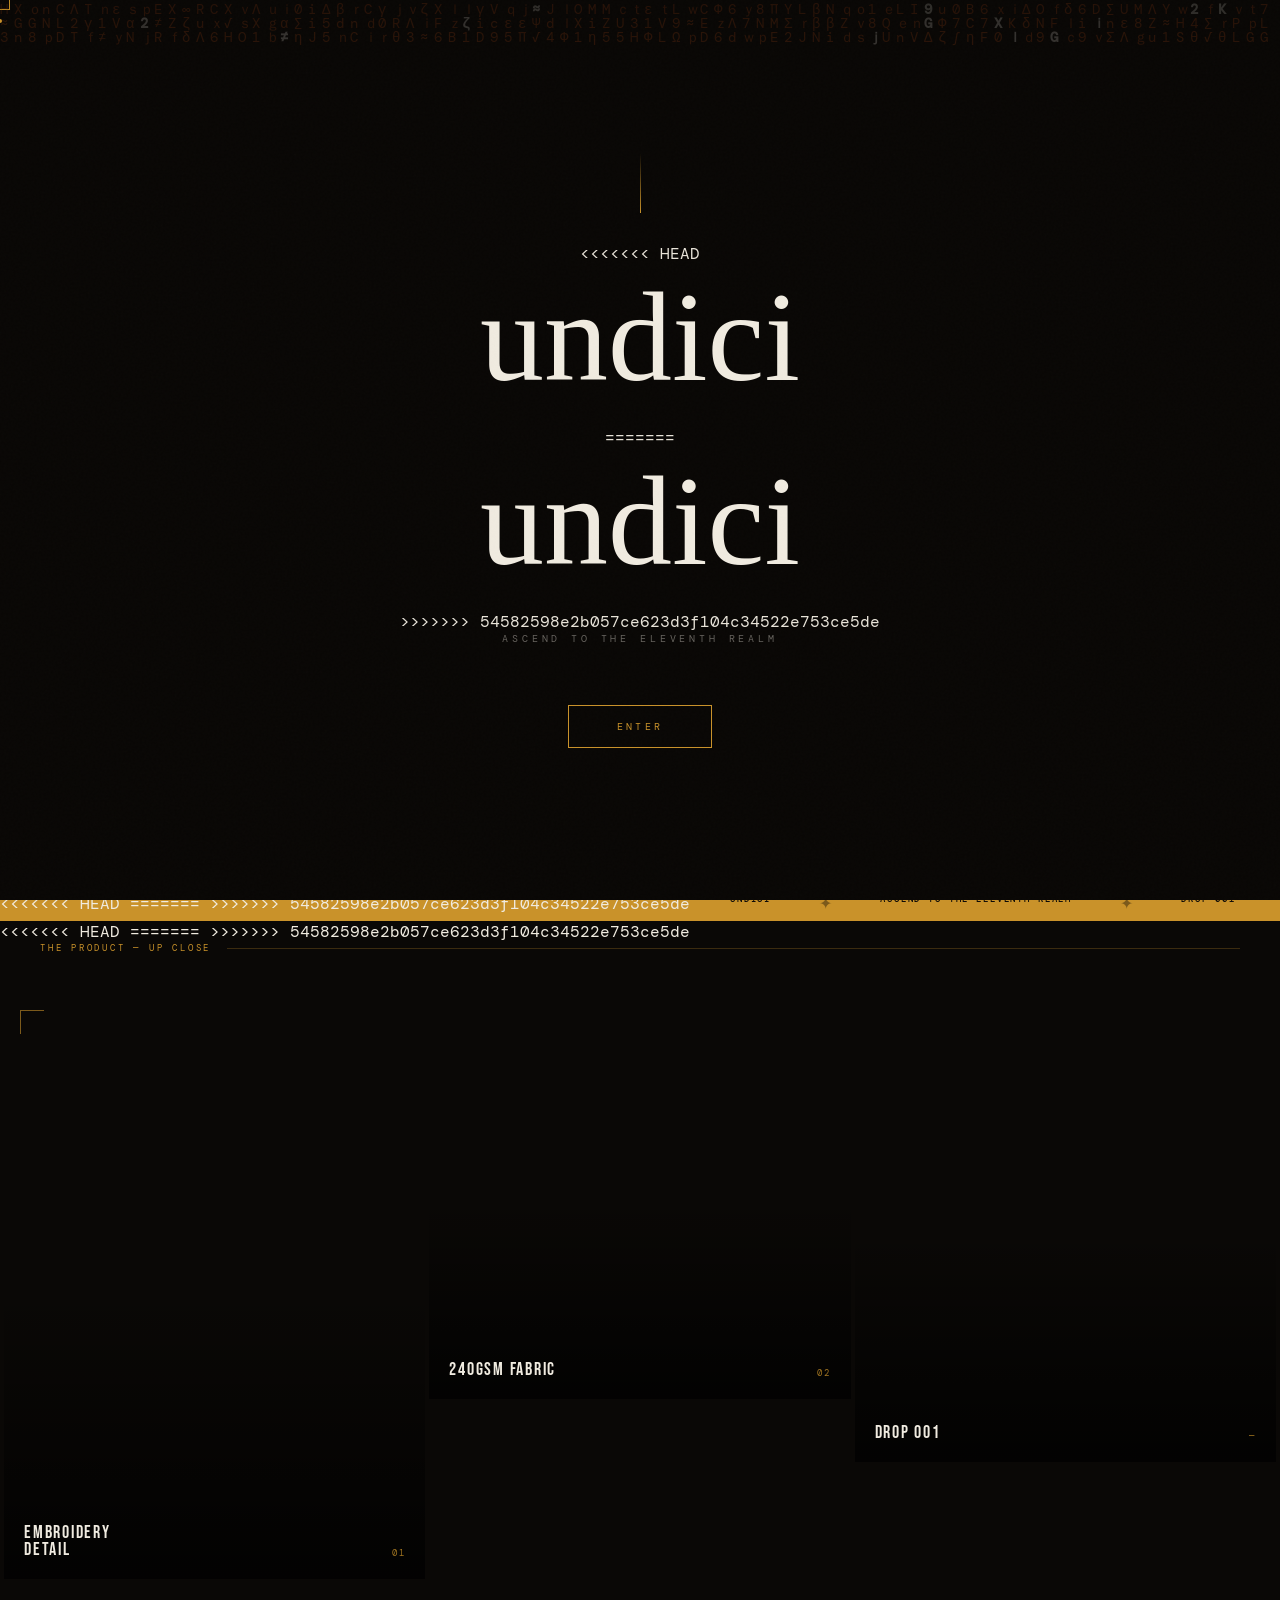
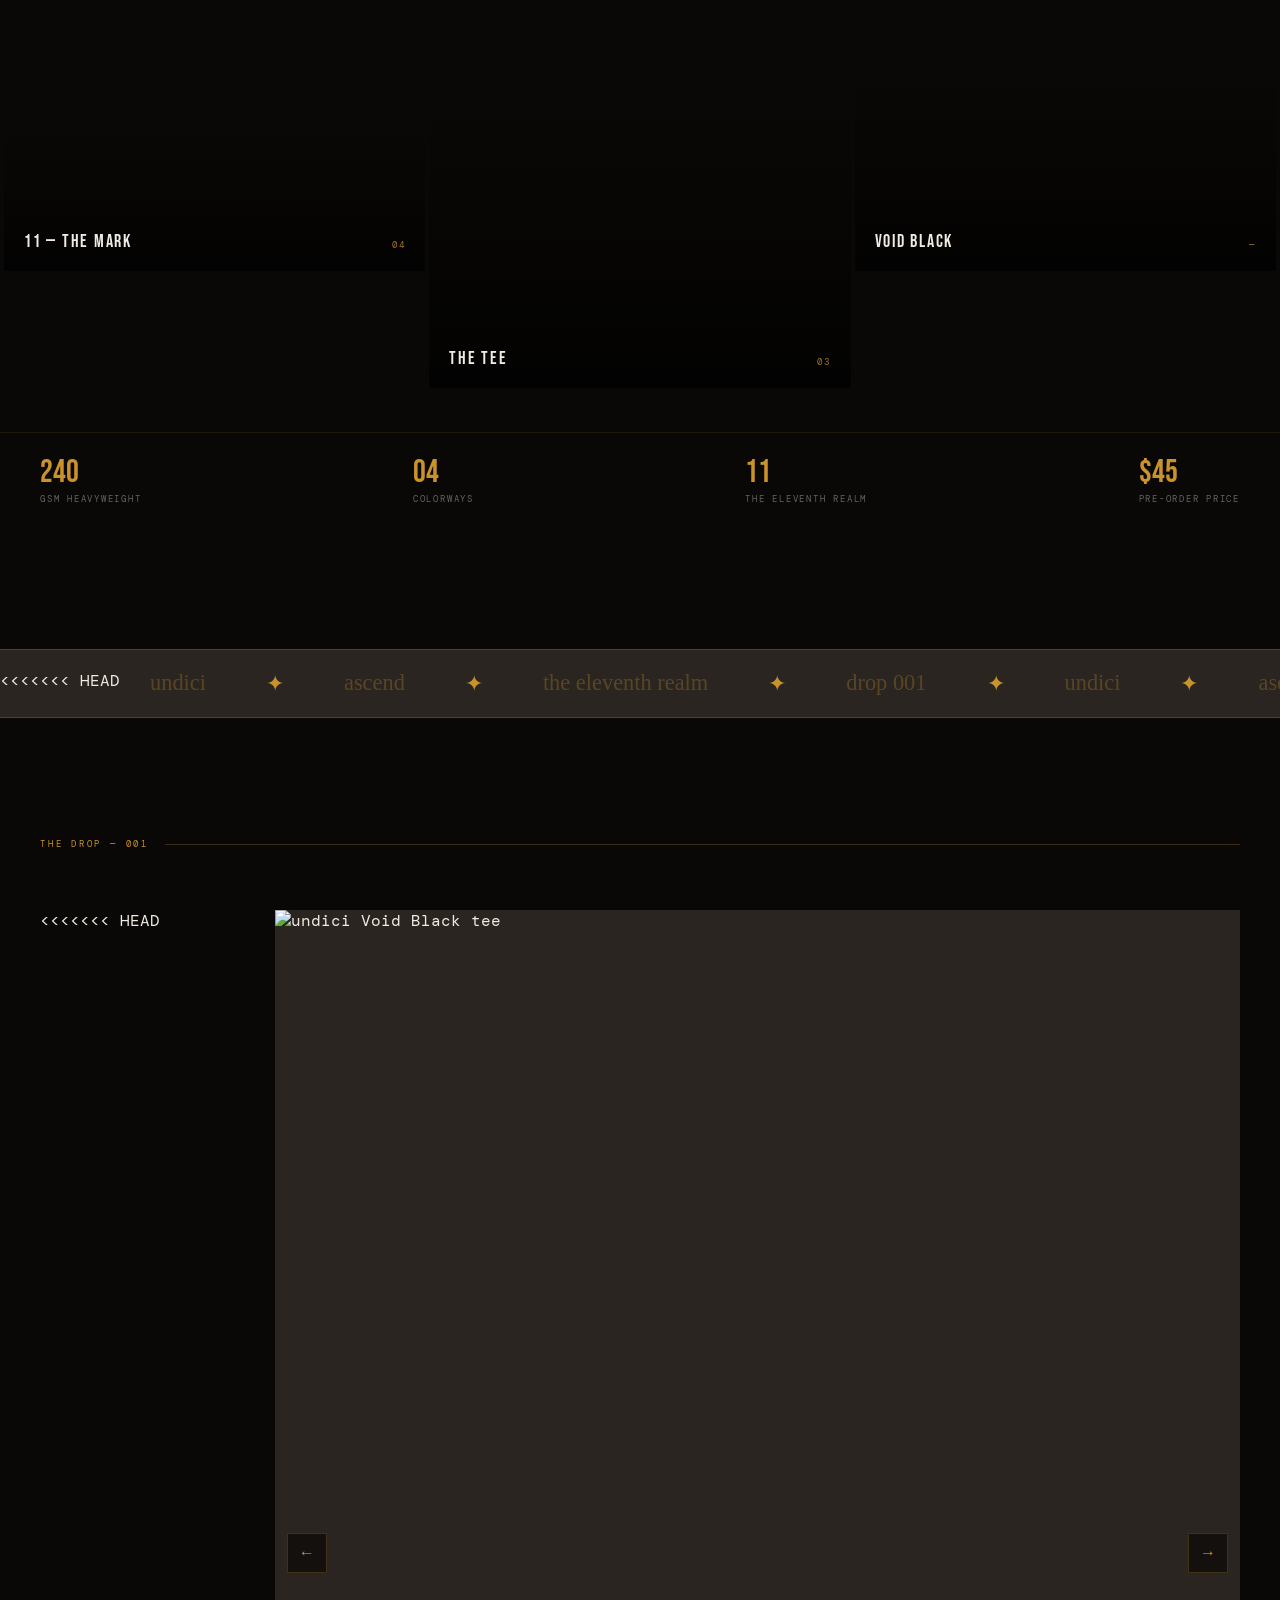
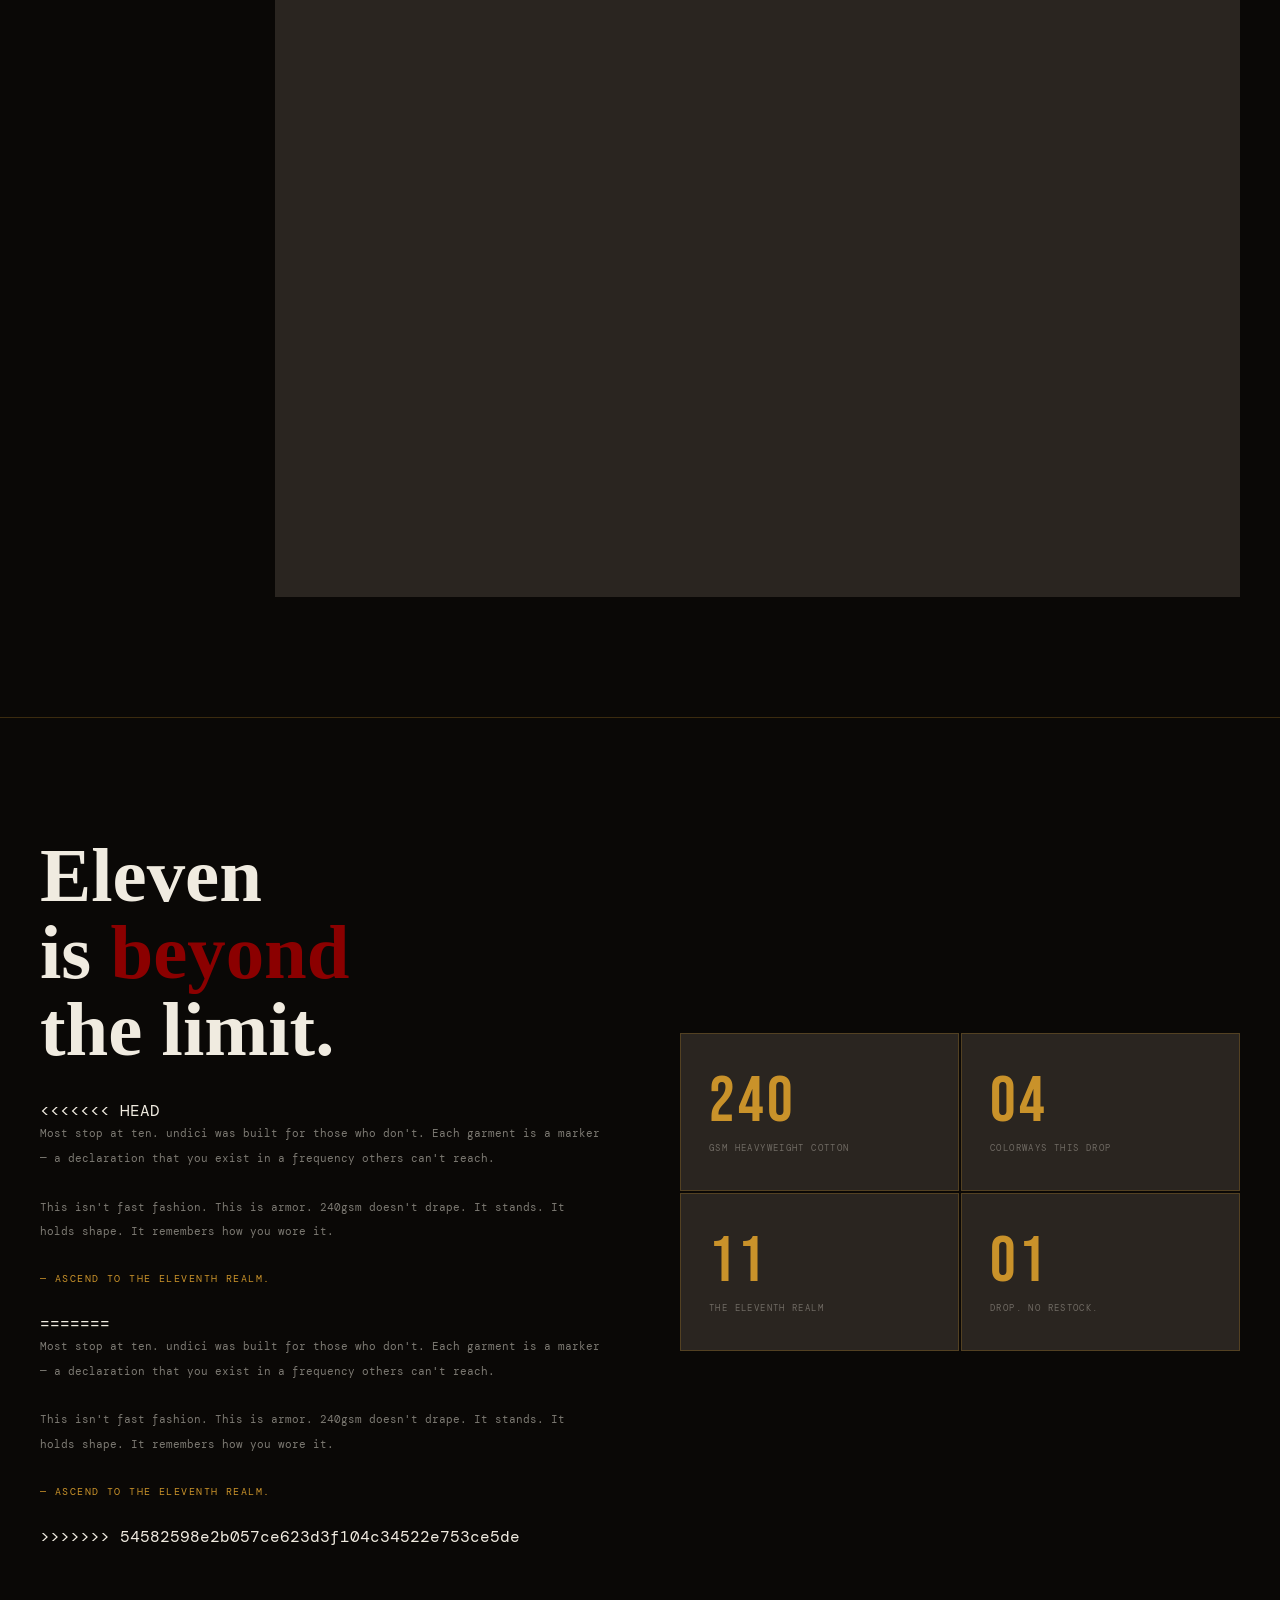
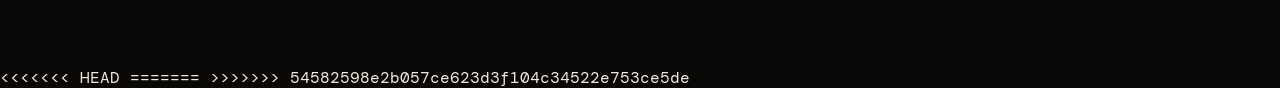
==== commit bda57d0a: "Add files via upload" ====
--- a/index.html
+++ b/index.html
@@ -1,406 +1,2200 @@
-<!DOCTYPE html>
-<html lang="en">
-<head>
-  <meta charset="UTF-8">
-  <meta name="viewport" content="width=device-width, initial-scale=1.0">
-  <title>undici — ascend to the eleventh realm</title>
-
-  <!-- SEO -->
-  <meta name="description" content="undici Drop 001 — 240gsm heavyweight boxy tee. Four colorways. Pre-order closes March 19th.">
-  <meta name="theme-color" content="#0a0806">
-
-  <!-- Open Graph -->
-  <meta property="og:title" content="undici — ascend to the eleventh realm">
-  <meta property="og:description" content="240gsm heavyweight boxy tee. Drop 001. Pre-order closes March 19th.">
-  <meta property="og:url" content="https://www.undicibrand.com">
-  <meta property="og:type" content="website">
-
-  <!-- Vercel Analytics -->
-  <script defer src="/_vercel/insights/script.js"></script>
-
-  <!-- Fonts -->
-  <link rel="preload" href="https://cdn.shopify.com/s/files/1/0787/2321/9675/files/ED-Manteca-Black-Regular.otf?v=1772257356" as="font" type="font/otf" crossorigin="anonymous">
-  <link href="https://fonts.googleapis.com/css2?family=Bebas+Neue&family=DM+Mono:wght@300;400;500&display=swap" rel="stylesheet">
-
-  <!-- Styles -->
-  <link rel="stylesheet" href="styles.css">
-</head>
-<body>
-
-<!-- CURSOR -->
-<div class="cursor" id="cursor"></div>
-<div class="cursor-dot" id="cursorDot"></div>
-
-<!-- ENTER OVERLAY -->
-<div id="enter-overlay">
-  <canvas id="matrix-canvas"></canvas>
-  <div class="overlay-line"></div>
-  <div class="overlay-logo">undici</div>
-  <div class="overlay-tagline">Ascend to the eleventh realm</div>
-  <button class="enter-btn" id="enterBtn"><span>Enter</span></button>
-</div>
-
-<!-- NAV -->
-<nav>
-  <a href="#" class="nav-logo">undici</a>
-  <ul class="nav-links">
-    <li><a href="#product">The Tee</a></li>
-    <li><a href="#manifesto">Realm</a></li>
-    <li><a href="#">Lookbook</a></li>
-  </ul>
-  <a href="#product" class="nav-cta">Pre-order — $45 · Closes Mar 19</a>
-</nav>
-
-<!-- HERO -->
-<section id="hero">
-  <div class="hero-bg"></div>
-  <div class="hero-scanlines"></div>
-  <div class="hero-number">11</div>
-
-  <div class="hero-eyebrow">Drop 001 — Available Now</div>
-  <h1 class="hero-title">
-    <span class="glitch" data-text="undici">undici</span>
-  </h1>
-  <p class="hero-sub">240gsm heavyweight boxy tee. Eleven — beyond the limit.<br>Pre-order closes when they're gone.</p>
-
-  <!-- COUNTDOWN -->
-  <div class="countdown-wrap">
-    <div class="countdown-label">Pre-order closes in</div>
-    <div class="countdown-blocks">
-      <div class="countdown-block">
-        <span class="countdown-num" id="cdDays">00</span>
-        <span class="countdown-unit">Days</span>
-      </div>
-      <div class="countdown-sep">:</div>
-      <div class="countdown-block">
-        <span class="countdown-num" id="cdHours">00</span>
-        <span class="countdown-unit">Hours</span>
-      </div>
-      <div class="countdown-sep">:</div>
-      <div class="countdown-block">
-        <span class="countdown-num" id="cdMins">00</span>
-        <span class="countdown-unit">Mins</span>
-      </div>
-      <div class="countdown-sep">:</div>
-      <div class="countdown-block">
-        <span class="countdown-num" id="cdSecs">00</span>
-        <span class="countdown-unit">Secs</span>
-      </div>
-    </div>
-  </div>
-
-  <div class="hero-actions">
-    <a href="#product" class="btn-primary"><span>Pre-order — $45</span></a>
-    <a href="#manifesto" class="btn-ghost">The Realm</a>
-  </div>
-
-  <div class="hero-ticker">
-    <div class="ticker-inner">
-      <span class="ticker-item">undici</span><span class="ticker-sep">✦</span>
-      <span class="ticker-item">Ascend to the eleventh realm</span><span class="ticker-sep">✦</span>
-      <span class="ticker-item">Drop 001</span><span class="ticker-sep">✦</span>
-      <span class="ticker-item">240gsm Heavyweight</span><span class="ticker-sep">✦</span>
-      <span class="ticker-item">Boxy Oversized Fit</span><span class="ticker-sep">✦</span>
-      <span class="ticker-item">Four Colorways</span><span class="ticker-sep">✦</span>
-      <span class="ticker-item">Pre-order $45</span><span class="ticker-sep">✦</span>
-      <span class="ticker-item">undici</span><span class="ticker-sep">✦</span>
-      <span class="ticker-item">Ascend to the eleventh realm</span><span class="ticker-sep">✦</span>
-      <span class="ticker-item">Drop 001</span><span class="ticker-sep">✦</span>
-      <span class="ticker-item">240gsm Heavyweight</span><span class="ticker-sep">✦</span>
-      <span class="ticker-item">Boxy Oversized Fit</span><span class="ticker-sep">✦</span>
-      <span class="ticker-item">Four Colorways</span><span class="ticker-sep">✦</span>
-      <span class="ticker-item">Pre-order $45</span><span class="ticker-sep">✦</span>
-    </div>
-  </div>
-</section>
-
-<!-- PHOTO GALLERY -->
-<div class="photo-gallery">
-  <div class="gallery-label">The Product — Up Close</div>
-  <div class="masonry-grid">
-
-    <!-- Column 1 -->
-    <div class="masonry-item h-tall featured">
-      <div class="bg-layer" style="background-image: url('https://cdn.shopify.com/s/files/1/0787/2321/9675/files/Fabric_2_shoot.jpg?v=1771571955');"></div>
-      <div class="hover-border"></div>
-      <div class="masonry-caption">
-        <div class="masonry-caption-title">Embroidery<br>Detail</div>
-        <div class="masonry-caption-index">01</div>
-      </div>
-    </div>
-    <div class="masonry-item h-short">
-      <div class="bg-layer" style="background-image: url('https://cdn.shopify.com/s/files/1/0787/2321/9675/files/11_horizontal_cropped.jpg?v=1772332375');"></div>
-      <div class="hover-border"></div>
-      <div class="masonry-caption">
-        <div class="masonry-caption-title">11 — The Mark</div>
-        <div class="masonry-caption-index">04</div>
-      </div>
-    </div>
-
-    <!-- Column 2 -->
-    <div class="masonry-item h-medium">
-      <div class="bg-layer" style="background-image: url('https://cdn.shopify.com/s/files/1/0787/2321/9675/files/Fabric_close-up.jpg?v=1771572250');"></div>
-      <div class="hover-border"></div>
-      <div class="masonry-caption">
-        <div class="masonry-caption-title">240gsm Fabric</div>
-        <div class="masonry-caption-index">02</div>
-      </div>
-    </div>
-    <div class="masonry-item h-tall">
-      <div class="bg-layer" style="background-image: url('https://cdn.shopify.com/s/files/1/0787/2321/9675/files/Fabric_shoot.jpg?v=1771571955');"></div>
-      <div class="hover-border"></div>
-      <div class="masonry-caption">
-        <div class="masonry-caption-title">The Tee</div>
-        <div class="masonry-caption-index">03</div>
-      </div>
-    </div>
-
-    <!-- Column 3 -->
-    <div class="masonry-item h-wide">
-      <div class="bg-layer" style="background-image: url('https://cdn.shopify.com/s/files/1/0787/2321/9675/files/Fabric_shoot.jpg?v=1771571955');"></div>
-      <div class="hover-border"></div>
-      <div class="masonry-caption">
-        <div class="masonry-caption-title">Drop 001</div>
-        <div class="masonry-caption-index">—</div>
-      </div>
-    </div>
-    <div class="masonry-item h-medium">
-      <div class="bg-layer" style="background-image: url('https://cdn.shopify.com/s/files/1/0787/2321/9675/files/20260222_214306000_iOS.jpg?v=1772331394');"></div>
-      <div class="hover-border"></div>
-      <div class="masonry-caption">
-        <div class="masonry-caption-title">Void Black</div>
-        <div class="masonry-caption-index">—</div>
-      </div>
-    </div>
-
-  </div>
-
-  <div class="gallery-info-strip">
-    <div class="gallery-info-item">
-      <div class="gallery-info-value">240</div>
-      <div class="gallery-info-label">GSM Heavyweight</div>
-    </div>
-    <div class="gallery-info-item">
-      <div class="gallery-info-value">04</div>
-      <div class="gallery-info-label">Colorways</div>
-    </div>
-    <div class="gallery-info-item">
-      <div class="gallery-info-value">11</div>
-      <div class="gallery-info-label">The Eleventh Realm</div>
-    </div>
-    <div class="gallery-info-item">
-      <div class="gallery-info-value">$45</div>
-      <div class="gallery-info-label">Pre-order Price</div>
-    </div>
-  </div>
-</div>
-
-<!-- MARQUEE DIVIDER -->
-<div class="marquee-divider">
-  <div class="marquee-inner">
-    <span class="marquee-item">undici</span><span class="marquee-item lit">✦</span>
-    <span class="marquee-item">ascend</span><span class="marquee-item lit">✦</span>
-    <span class="marquee-item">the eleventh realm</span><span class="marquee-item lit">✦</span>
-    <span class="marquee-item">drop 001</span><span class="marquee-item lit">✦</span>
-    <span class="marquee-item">undici</span><span class="marquee-item lit">✦</span>
-    <span class="marquee-item">ascend</span><span class="marquee-item lit">✦</span>
-    <span class="marquee-item">the eleventh realm</span><span class="marquee-item lit">✦</span>
-    <span class="marquee-item">drop 001</span><span class="marquee-item lit">✦</span>
-    <span class="marquee-item">undici</span><span class="marquee-item lit">✦</span>
-    <span class="marquee-item">ascend</span><span class="marquee-item lit">✦</span>
-    <span class="marquee-item">the eleventh realm</span><span class="marquee-item lit">✦</span>
-    <span class="marquee-item">drop 001</span><span class="marquee-item lit">✦</span>
-  </div>
-</div>
-
-<!-- PRODUCT SECTION -->
-<section id="product">
-  <div class="section-label">The Drop — 001</div>
-
-  <div class="product-layout">
-
-    <!-- VISUAL / CAROUSEL -->
-    <div class="product-visual reveal">
-      <div class="carousel-wrap">
-        <div class="carousel-stage" id="carouselStage">
-
-          <!-- Void Black -->
-          <div class="carousel-slide active" data-color="black"><img src="https://cdn.shopify.com/s/files/1/0787/2321/9675/files/GF_reference_4.png?v=1772255032" alt="undici Void Black tee"></div>
-          <div class="carousel-slide" data-color="black"><img src="https://cdn.shopify.com/s/files/1/0787/2321/9675/files/Gf_reference_1.png?v=1772255032" alt="undici Void Black tee"></div>
-          <div class="carousel-slide" data-color="black"><img src="https://cdn.shopify.com/s/files/1/0787/2321/9675/files/freepik__reference-the-girl-from-creation-1-as-the-main-mod__23020_363a97fc-fbb1-4d9d-aaee-a1885d8bc7b2.png?v=1772255071" alt="undici Void Black tee"></div>
-          <div class="carousel-slide" data-color="black"><img src="https://cdn.shopify.com/s/files/1/0787/2321/9675/files/freepik__reference-the-girl-from-creation-1-as-the-main-mod__23017_c6a4f318-718b-4dd2-bcfc-5a69a0d9829b.png?v=1772255071" alt="undici Void Black tee"></div>
-          <div class="carousel-slide" data-color="black"><img src="https://cdn.shopify.com/s/files/1/0787/2321/9675/files/freepik__make-the-main-model-be-the-girl-inthe-white-shirt-__91609.jpg?v=1772255326" alt="undici Void Black tee"></div>
-          <div class="carousel-slide" data-color="black"><img src="https://cdn.shopify.com/s/files/1/0787/2321/9675/files/freepik__make-the-main-model-be-the-girl-inthe-white-shirt-__91608.jpg?v=1772255326" alt="undici Void Black tee"></div>
-          <div class="carousel-slide" data-color="black"><img src="https://cdn.shopify.com/s/files/1/0787/2321/9675/files/gf_ref_7_bf108b5e-3eff-4aeb-a3de-3c10251e8521.png?v=1772255071" alt="undici Void Black tee"></div>
-          <div class="carousel-slide" data-color="black"><img src="https://cdn.shopify.com/s/files/1/0787/2321/9675/files/gf_ref_5.png?v=1772255070" alt="undici Void Black tee"></div>
-
-          <!-- Desert Realm (Cream) -->
-          <div class="carousel-slide" data-color="cream"><img src="https://cdn.shopify.com/s/files/1/0787/2321/9675/files/beige_with_hanger_mockup.png?v=1772061911" alt="undici Desert Realm tee"></div>
-          <div class="carousel-slide" data-color="cream"><img src="https://cdn.shopify.com/s/files/1/0787/2321/9675/files/Beige_shirt_2.png?v=1772062151" alt="undici Desert Realm tee"></div>
-
-          <!-- Sacred White -->
-          <div class="carousel-slide" data-color="white"><img src="https://cdn.shopify.com/s/files/1/0787/2321/9675/files/White_shirt_model.jpg?v=1772062863" alt="undici Sacred White tee"></div>
-
-          <!-- Ember Ascent (Orange) -->
-          <div class="carousel-slide" data-color="orange"><img src="https://cdn.shopify.com/s/files/1/0787/2321/9675/files/Orange_mockup_2_63144bc9-9005-4537-814c-9cb8cade79e0.png?v=1772061441" alt="undici Ember Ascent tee"></div>
-
-        </div>
-
-        <button class="carousel-btn carousel-prev" id="carouselPrev">&#8592;</button>
-        <button class="carousel-btn carousel-next" id="carouselNext">&#8594;</button>
-        <div class="carousel-dots" id="carouselDots"></div>
-      </div>
-
-      <!-- COLOR SWATCHES -->
-      <div class="color-selector">
-        <div class="swatch swatch-black active" data-color="black" data-name="Void Black"></div>
-        <div class="swatch swatch-white"        data-color="white"  data-name="Sacred White"></div>
-        <div class="swatch swatch-cream"        data-color="cream"  data-name="Desert Realm"></div>
-        <div class="swatch swatch-orange"       data-color="orange" data-name="Ember Ascent"></div>
-        <span class="color-name" id="colorNameDisplay">Void Black</span>
-      </div>
-    </div>
-
-    <!-- PRODUCT INFO -->
-    <div class="product-info reveal">
-      <div class="product-tag">Pre-order open</div>
-      <h2 class="product-name">undici</h2>
-      <div class="product-subtitle">The Heavyweight Boxy Tee — Drop 001</div>
-      <p class="product-desc">
-        Built from 240gsm heavyweight cotton. An oversized boxy silhouette that carries its own gravity. The undici gothic wordmark embroidered on chest. Number 11 stitched at the back collar. Four colorways. One drop. No restock.
-      </p>
-
-      <div class="specs">
-        <div class="spec-item">
-          <div class="spec-label">Weight</div>
-          <div class="spec-value">240gsm</div>
-        </div>
-        <div class="spec-item">
-          <div class="spec-label">Fit</div>
-          <div class="spec-value">Boxy Oversized</div>
-        </div>
-        <div class="spec-item">
-          <div class="spec-label">Material</div>
-          <div class="spec-value">100% Cotton</div>
-        </div>
-        <div class="spec-item">
-          <div class="spec-label">Colorways</div>
-          <div class="spec-value">4 Available</div>
-        </div>
-      </div>
-
-      <div class="price-row">
-        <div class="price">$45</div>
-        <div class="price-note">
-          Pre-order price<br>Ships in 3–4 weeks<br>Closes March 19th
-        </div>
-      </div>
-
-      <div class="size-label">Select Size</div>
-      <div class="sizes">
-        <button class="size-btn">XS</button>
-        <button class="size-btn active">S</button>
-        <button class="size-btn">M</button>
-        <button class="size-btn">L</button>
-        <button class="size-btn">XL</button>
-        <button class="size-btn">XXL</button>
-      </div>
-
-      <div class="size-label" style="margin-top:24px;">Quantity</div>
-      <div class="qty-row">
-        <button class="qty-btn" id="qtyMinus">−</button>
-        <span class="qty-num" id="qtyNum">1</span>
-        <button class="qty-btn" id="qtyPlus">+</button>
-      </div>
-
-      <div class="cart-actions">
-        <button class="add-to-cart-btn" id="addToCartBtn"><span>Add to Cart</span></button>
-        <a class="checkout-btn" id="shopifyBtn" href="https://bu4f1a-ng.myshopify.com/products/the-undici-heavyweight-boxy-tee" target="_blank"><span>Buy Now — $45</span></a>
-      </div>
-      <div class="preorder-note">Limited quantities · No restock · Closes March 19th</div>
-
-      <!-- CART DRAWER -->
-      <div class="cart-overlay" id="cartOverlay"></div>
-      <div class="cart-drawer" id="cartDrawer">
-        <div class="cart-drawer-header">
-          <span class="cart-drawer-title">Your Cart</span>
-          <button class="cart-close" id="cartClose">✕</button>
-        </div>
-        <div class="cart-items" id="cartItems"></div>
-        <div class="cart-drawer-footer">
-          <div class="cart-total-row">
-            <span>Total</span>
-            <span id="cartTotal">$0.00</span>
-          </div>
-          <a class="cart-checkout-btn" id="cartCheckoutBtn" href="#" target="_blank">Checkout →</a>
-          <p class="cart-note">Discount codes apply at checkout</p>
-        </div>
-      </div>
-    </div>
-
-  </div>
-</section>
-
-<!-- MANIFESTO -->
-<section id="manifesto">
-  <div class="manifesto-text reveal">
-    <h2>Eleven<br>is <em>beyond</em><br>the limit.</h2>
-    <p>Most stop at ten. undici was built for those who don't. Each garment is a marker — a declaration that you exist in a frequency others can't reach.</p>
-    <p>This isn't fast fashion. This is armor. 240gsm doesn't drape. It stands. It holds shape. It remembers how you wore it.</p>
-    <p style="font-size:0.6rem; letter-spacing:0.15em; text-transform:uppercase; color: var(--gold);">— Ascend to the eleventh realm.</p>
-  </div>
-
-  <div class="manifesto-stats reveal">
-    <div class="stat-block">
-      <div class="stat-num">240</div>
-      <div class="stat-label">GSM heavyweight cotton</div>
-    </div>
-    <div class="stat-block">
-      <div class="stat-num">04</div>
-      <div class="stat-label">Colorways this drop</div>
-    </div>
-    <div class="stat-block">
-      <div class="stat-num">11</div>
-      <div class="stat-label">The eleventh realm</div>
-    </div>
-    <div class="stat-block">
-      <div class="stat-num">01</div>
-      <div class="stat-label">Drop. No restock.</div>
-    </div>
-  </div>
-</section>
-
-<!-- FOOTER -->
-<footer>
-  <div>
-    <div class="footer-brand">undici</div>
-    <div class="footer-tagline">Ascend to the eleventh realm</div>
-  </div>
-  <div class="footer-links">
-    <h4>Navigate</h4>
-    <ul>
-      <li><a href="#product">The Tee</a></li>
-      <li><a href="#manifesto">Manifesto</a></li>
-      <li><a href="#">Lookbook</a></li>
-      <li><a href="#">Pre-order FAQ</a></li>
-    </ul>
-  </div>
-  <div class="footer-links">
-    <h4>Connect</h4>
-    <ul>
-      <li><a href="https://www.instagram.com/undici_media/" target="_blank">Instagram</a></li>
-      <li><a href="#">TikTok</a></li>
-      <li><a href="#">Contact</a></li>
-    </ul>
-  </div>
-  <div class="footer-bottom">
-    <span>© 2026 undici. All rights reserved.</span>
-    <span>Drop 001 — Pre-order open</span>
-  </div>
-</footer>
-
-<!-- Scripts -->
-<script src="main.js"></script>
-
-</body>
-</html>
+<!DOCTYPE html>
+<html lang="en">
+<head>
+<<<<<<< HEAD
+  <meta charset="UTF-8">
+  <meta name="viewport" content="width=device-width, initial-scale=1.0">
+  <title>undici — ascend to the eleventh realm</title>
+
+  <!-- SEO -->
+  <meta name="description" content="undici Drop 001 — 240gsm heavyweight boxy tee. Four colorways. Pre-order closes March 19th.">
+  <meta name="theme-color" content="#0a0806">
+
+  <!-- Open Graph -->
+  <meta property="og:title" content="undici — ascend to the eleventh realm">
+  <meta property="og:description" content="240gsm heavyweight boxy tee. Drop 001. Pre-order closes March 19th.">
+  <meta property="og:url" content="https://www.undicibrand.com">
+  <meta property="og:type" content="website">
+
+  <!-- Vercel Analytics -->
+  <script defer src="/_vercel/insights/script.js"></script>
+
+  <!-- Fonts -->
+  <link rel="preload" href="https://cdn.shopify.com/s/files/1/0787/2321/9675/files/ED-Manteca-Black-Regular.otf?v=1772257356" as="font" type="font/otf" crossorigin="anonymous">
+  <link href="https://fonts.googleapis.com/css2?family=Bebas+Neue&family=DM+Mono:wght@300;400;500&display=swap" rel="stylesheet">
+
+  <!-- Styles -->
+  <link rel="stylesheet" href="styles.css">
+=======
+<meta charset="UTF-8">
+<meta name="viewport" content="width=device-width, initial-scale=1.0">
+<title>undici — ascend to the eleventh realm</title>
+<link rel="preload" href="https://cdn.shopify.com/s/files/1/0787/2321/9675/files/ED-Manteca-Black-Regular.otf?v=1772257356" as="font" type="font/otf" crossorigin="anonymous">
+<link href="https://fonts.googleapis.com/css2?family=Bebas+Neue&family=DM+Mono:wght@300;400;500&display=swap" rel="stylesheet">
+<script defer src="/_vercel/insights/script.js"></script>
+<style>
+
+/* Hide Shopify theme chrome */
+#shopify-section-header,
+header.site-header,
+.site-header,
+#MainContent > *:not(#shopify-section-undici),
+footer.site-footer,
+.site-footer,
+#shopify-section-footer,
+.footer,
+header[role="banner"],
+nav.main-nav,
+.announcement-bar,
+.skip-to-content,
+#shopify-announcements,
+.cart-notification,
+body > header,
+body > footer,
+body > nav {
+  display: none !important;
+}
+
+/* Remove Shopify body padding */
+body {
+  padding-top: 0 !important;
+  margin-top: 0 !important;
+}
+
+main#MainContent {
+  padding: 0 !important;
+  margin: 0 !important;
+  min-height: unset !important;
+}
+
+@font-face {
+  font-family: 'EDManteca';
+  src: url('https://cdn.shopify.com/s/files/1/0787/2321/9675/files/ED-Manteca-Black-Regular.otf?v=1772257356') format('opentype'),
+       url('https://cdn.shopify.com/s/files/1/0787/2321/9675/files/ED-Manteca-Black-Regular.otf?v=1772257356') format('truetype');
+  font-weight: normal;
+  font-style: normal;
+  font-display: swap;
+}
+
+
+/* Shopify theme overrides */
+.shopify-section { margin: 0 !important; padding: 0 !important; }
+main#MainContent, .main-page-content, #main-content { 
+  padding: 0 !important; 
+  margin: 0 !important; 
+}
+body { cursor: none !important; }
+
+/* QUANTITY SELECTOR */
+.qty-row {
+  display: flex;
+  align-items: center;
+  gap: 0;
+  margin-bottom: 28px;
+  width: fit-content;
+  border: 1px solid var(--border);
+}
+
+.qty-btn {
+  width: 48px;
+  height: 48px;
+  background: none;
+  border: none;
+  color: var(--gold);
+  font-size: 1.4rem;
+  cursor: none;
+  transition: all 0.2s;
+  display: flex;
+  align-items: center;
+  justify-content: center;
+  font-family: 'DM Mono', monospace;
+}
+.qty-btn:hover {
+  background: var(--gold);
+  color: var(--black);
+}
+
+.qty-num {
+  min-width: 52px;
+  text-align: center;
+  font-family: 'Bebas Neue', sans-serif;
+  font-size: 1.6rem;
+  color: var(--white);
+  border-left: 1px solid var(--border);
+  border-right: 1px solid var(--border);
+  padding: 10px 0;
+  letter-spacing: 0.1em;
+  user-select: none;
+}
+
+/* CART ACTIONS */
+.cart-actions { display: flex; gap: 12px; margin-bottom: 16px; }
+.add-to-cart-btn { flex: 1; padding: 18px 24px; background: var(--gold); color: var(--black); border: none; font-family: 'Bebas Neue', sans-serif; font-size: 1rem; letter-spacing: 0.15em; cursor: none; transition: all 0.2s; }
+.add-to-cart-btn:hover { background: var(--white); }
+.checkout-btn { flex: 1; padding: 18px 24px; background: transparent; color: var(--white); border: 1px solid var(--border); font-family: 'Bebas Neue', sans-serif; font-size: 1rem; letter-spacing: 0.15em; cursor: none; transition: all 0.2s; text-decoration: none; display: flex; align-items: center; justify-content: center; }
+.checkout-btn:hover { border-color: var(--gold); color: var(--gold); }
+.cart-overlay { position: fixed; inset: 0; background: rgba(0,0,0,0.6); z-index: 1000; opacity: 0; pointer-events: none; transition: opacity 0.3s; }
+.cart-overlay.open { opacity: 1; pointer-events: auto; }
+.cart-drawer { position: fixed; top: 0; right: -420px; width: 420px; max-width: 100vw; height: 100vh; background: #0f0d0a; border-left: 1px solid var(--border); z-index: 1001; display: flex; flex-direction: column; transition: right 0.35s cubic-bezier(0.4,0,0.2,1); }
+.cart-drawer.open { right: 0; }
+.cart-drawer-header { display: flex; align-items: center; justify-content: space-between; padding: 24px; border-bottom: 1px solid var(--border); }
+.cart-drawer-title { font-family: 'Bebas Neue', sans-serif; font-size: 1.4rem; letter-spacing: 0.15em; color: var(--white); }
+.cart-close { background: none; border: none; color: var(--gold); font-size: 1.2rem; cursor: none; padding: 4px 8px; }
+.cart-items { flex: 1; overflow-y: auto; padding: 20px; display: flex; flex-direction: column; gap: 16px; }
+.cart-item { display: grid; grid-template-columns: 80px 1fr auto; gap: 14px; align-items: center; border: 1px solid var(--border); padding: 12px; }
+.cart-item-img { width: 80px; height: 80px; object-fit: cover; object-position: top; }
+.cart-item-info { display: flex; flex-direction: column; gap: 4px; }
+.cart-item-name { font-family: 'EDManteca', serif; font-size: 1rem; color: var(--white); }
+.cart-item-meta { font-size: 0.65rem; letter-spacing: 0.15em; color: rgba(240,235,224,0.4); text-transform: uppercase; }
+.cart-item-qty { display: flex; align-items: center; gap: 8px; margin-top: 6px; }
+.cart-item-qty button { width: 24px; height: 24px; background: none; border: 1px solid var(--border); color: var(--gold); font-size: 0.9rem; cursor: none; display: flex; align-items: center; justify-content: center; }
+.cart-item-qty button:hover { background: var(--gold); color: var(--black); }
+.cart-item-qty span { font-family: 'Bebas Neue', sans-serif; font-size: 1rem; color: var(--white); min-width: 20px; text-align: center; }
+.cart-item-price { font-family: 'Bebas Neue', sans-serif; font-size: 1.1rem; color: var(--gold); }
+.cart-item-remove { background: none; border: none; color: rgba(240,235,224,0.3); font-size: 0.8rem; cursor: none; margin-top: 4px; display: block; }
+.cart-item-remove:hover { color: var(--red); }
+.cart-empty { text-align: center; color: rgba(240,235,224,0.3); font-size: 0.75rem; letter-spacing: 0.2em; text-transform: uppercase; margin: auto; padding: 40px 0; }
+.cart-drawer-footer { padding: 20px 24px; border-top: 1px solid var(--border); display: flex; flex-direction: column; gap: 12px; }
+.cart-total-row { display: flex; justify-content: space-between; font-family: 'Bebas Neue', sans-serif; font-size: 1.2rem; letter-spacing: 0.1em; color: var(--white); }
+.cart-checkout-btn { display: block; text-align: center; padding: 18px; background: var(--gold); color: var(--black); font-family: 'Bebas Neue', sans-serif; font-size: 1.1rem; letter-spacing: 0.15em; text-decoration: none; transition: background 0.2s; }
+.cart-checkout-btn:hover { background: var(--white); }
+.cart-note { font-size: 0.6rem; letter-spacing: 0.15em; color: rgba(240,235,224,0.3); text-align: center; text-transform: uppercase; }
+
+.photo-gallery {
+  padding: 0 0 120px;
+}
+
+.gallery-label {
+  font-size: 0.58rem;
+  letter-spacing: 0.3em;
+  text-transform: uppercase;
+  color: var(--gold);
+  margin-bottom: 40px;
+  padding: 0 40px;
+  display: flex;
+  align-items: center;
+  gap: 16px;
+}
+.gallery-label::after {
+  content: '';
+  flex: 1;
+  height: 1px;
+  background: var(--border);
+}
+
+/* MASONRY GRID */
+.masonry-grid {
+  columns: 3;
+  column-gap: 4px;
+  padding: 0 4px 4px;
+  width: 100%;
+}
+
+.masonry-item {
+  break-inside: avoid;
+  position: relative;
+  overflow: hidden;
+  margin-bottom: 4px;
+  cursor: pointer;
+}
+
+.masonry-item .bg-layer {
+  width: 100%;
+  display: block;
+  background-size: cover;
+  background-position: center;
+  filter: brightness(0.82);
+  transition: transform 0.8s cubic-bezier(0.16, 1, 0.3, 1), filter 0.5s ease;
+}
+
+.masonry-item:hover .bg-layer {
+  transform: scale(1.04);
+  filter: brightness(1);
+}
+
+.h-tall .bg-layer   { height: 65vh; }
+.h-medium .bg-layer { height: 45vh; }
+.h-short .bg-layer  { height: 32vh; }
+.h-wide .bg-layer   { height: 52vh; }
+
+.masonry-item::after {
+  content: '';
+  position: absolute;
+  bottom: 0; left: 0; right: 0;
+  height: 50%;
+  background: linear-gradient(to top, rgba(0,0,0,0.75) 0%, transparent 100%);
+  pointer-events: none;
+}
+
+.masonry-caption {
+  position: absolute;
+  bottom: 20px;
+  left: 20px;
+  right: 20px;
+  z-index: 2;
+  display: flex;
+  justify-content: space-between;
+  align-items: flex-end;
+}
+
+.masonry-caption-title {
+  font-family: 'Bebas Neue', cursive;
+  font-size: 1.1rem;
+  letter-spacing: 0.1em;
+  color: var(--white);
+  line-height: 1;
+}
+
+.masonry-caption-index {
+  font-size: 0.55rem;
+  letter-spacing: 0.2em;
+  color: var(--gold);
+  opacity: 0.8;
+}
+
+.masonry-item.featured::before {
+  content: '';
+  position: absolute;
+  top: 16px; left: 16px;
+  width: 24px; height: 24px;
+  border-top: 1px solid var(--gold);
+  border-left: 1px solid var(--gold);
+  opacity: 0.6;
+  z-index: 2;
+  pointer-events: none;
+}
+
+.masonry-item .hover-border {
+  position: absolute;
+  inset: 0;
+  border: 1px solid transparent;
+  transition: border-color 0.4s ease;
+  z-index: 3;
+  pointer-events: none;
+}
+
+.masonry-item:hover .hover-border {
+  border-color: rgba(201,168,76,0.25);
+}
+
+/* Info strip */
+.gallery-info-strip {
+  display: flex;
+  justify-content: space-between;
+  align-items: center;
+  padding: 24px 40px;
+  border-top: 1px solid rgba(201,168,76,0.1);
+  margin-top: 40px;
+}
+
+.gallery-info-item {
+  display: flex;
+  flex-direction: column;
+  gap: 4px;
+}
+
+.gallery-info-value {
+  font-family: 'Bebas Neue', cursive;
+  font-size: 2rem;
+  color: var(--gold);
+  line-height: 1;
+}
+
+.gallery-info-label {
+  font-size: 0.55rem;
+  letter-spacing: 0.2em;
+  text-transform: uppercase;
+  color: rgba(240,236,228,0.4);
+}
+
+@media (max-width: 768px) {
+  .photo-gallery { padding: 0 0 80px; }
+  .masonry-grid { columns: 2; column-gap: 3px; }
+  .h-tall .bg-layer   { height: 52vw; }
+  .h-medium .bg-layer { height: 40vw; }
+  .h-short .bg-layer  { height: 30vw; }
+  .h-wide .bg-layer   { height: 44vw; }
+  .gallery-info-strip { flex-wrap: wrap; gap: 20px; padding: 24px 20px; }
+  .masonry-item.featured::before { display: none; }
+  .masonry-item { margin-bottom: 3px; }
+}
+
+
+/* CAROUSEL */
+.carousel-wrap {
+  position: relative;
+  width: 100%;
+  aspect-ratio: 3/4;
+  overflow: hidden;
+  background: var(--grey);
+}
+
+.carousel-stage {
+  width: 100%;
+  height: 100%;
+  position: relative;
+}
+
+.carousel-slide {
+  position: absolute;
+  inset: 0;
+  opacity: 0;
+  transition: opacity 0.5s ease;
+  pointer-events: none;
+}
+
+.carousel-slide.active {
+  opacity: 1;
+  pointer-events: auto;
+}
+
+.carousel-slide img {
+  width: 100%;
+  height: 100%;
+  object-fit: cover;
+  object-position: top center;
+  display: block;
+}
+
+.carousel-btn {
+  position: absolute;
+  top: 50%;
+  transform: translateY(-50%);
+  background: rgba(10,8,6,0.7);
+  border: 1px solid var(--border);
+  color: var(--gold);
+  width: 40px;
+  height: 40px;
+  font-size: 1rem;
+  cursor: none;
+  z-index: 10;
+  transition: all 0.2s;
+  display: flex;
+  align-items: center;
+  justify-content: center;
+}
+.carousel-btn:hover {
+  background: var(--gold);
+  color: var(--black);
+}
+.carousel-prev { left: 12px; }
+.carousel-next { right: 12px; }
+
+.carousel-dots {
+  position: absolute;
+  bottom: 14px;
+  left: 0; right: 0;
+  display: flex;
+  justify-content: center;
+  gap: 6px;
+  z-index: 10;
+}
+
+.carousel-dot {
+  width: 6px;
+  height: 6px;
+  background: rgba(240,235,224,0.3);
+  border-radius: 50%;
+  cursor: none;
+  transition: background 0.2s, transform 0.2s;
+}
+.carousel-dot.active {
+  background: var(--gold);
+  transform: scale(1.3);
+}
+
+</style>
+<style>
+*, *::before, *::after { box-sizing: border-box; margin: 0; padding: 0; }
+
+:root {
+  --black: #0a0806;
+  --red: #8b0000;
+  --red-bright: #c0392b;
+  --gold: #c9922a;
+  --gold-light: #e8b84b;
+  --white: #f0ebe0;
+  --grey: #2a2520;
+  --border: rgba(201,146,42,0.25);
+  --cursor-size: 20px;
+}
+
+html { scroll-behavior: smooth; }
+
+body {
+  background: var(--black);
+  color: var(--white);
+  font-family: 'DM Mono', monospace;
+  cursor: none;
+  overflow-x: hidden;
+}
+
+/* CUSTOM CURSOR */
+.cursor {
+  z-index: 2147483647 !important;
+  visibility: visible !important;
+  opacity: 1 !important;
+  position: fixed;
+  width: var(--cursor-size);
+  height: var(--cursor-size);
+  border: 1px solid var(--gold);
+  border-radius: 0;
+  pointer-events: none;
+  z-index: 2147483647 !important;
+  transform: translate(-50%, -50%);
+  transition: width 0.2s, height 0.2s, background 0.2s;
+  mix-blend-mode: difference;
+}
+.cursor.hovered {
+  width: 50px;
+  height: 50px;
+  background: rgba(201,146,42,0.15);
+}
+.cursor-dot {
+  position: fixed;
+  width: 4px;
+  height: 4px;
+  background: var(--gold);
+  border-radius: 50%;
+  pointer-events: none;
+  z-index: 9999;
+  transform: translate(-50%, -50%);
+}
+
+/* GRAIN */
+body::after {
+  content: '';
+  position: fixed;
+  inset: 0;
+  background-image: url("data:image/svg+xml,%3Csvg viewBox='0 0 512 512' xmlns='http://www.w3.org/2000/svg'%3E%3Cfilter id='n'%3E%3CfeTurbulence type='fractalNoise' baseFrequency='0.75' numOctaves='4' stitchTiles='stitch'/%3E%3C/filter%3E%3Crect width='100%25' height='100%25' filter='url(%23n)' opacity='0.05'/%3E%3C/svg%3E");
+  pointer-events: none;
+  z-index: 1000;
+  opacity: 0.35;
+}
+
+/* NAV */
+nav {
+  position: fixed;
+  top: 0; left: 0; right: 0;
+  z-index: 100;
+  padding: 20px 40px;
+  display: flex;
+  align-items: center;
+  justify-content: space-between;
+  border-bottom: 1px solid var(--border);
+  background: rgba(10,8,6,0.85);
+  backdrop-filter: blur(12px);
+}
+
+.nav-logo {
+  font-family: 'EDManteca', cursive;
+  font-size: 1.8rem;
+  color: var(--white);
+  letter-spacing: 0.02em;
+  text-decoration: none;
+}
+
+.nav-links {
+  display: flex;
+  gap: 40px;
+  list-style: none;
+}
+
+.nav-links a {
+  font-size: 0.62rem;
+  letter-spacing: 0.2em;
+  text-transform: uppercase;
+  color: rgba(240,235,224,0.5);
+  text-decoration: none;
+  transition: color 0.2s;
+}
+.nav-links a:hover { color: var(--gold); }
+
+.nav-cta {
+  font-size: 0.62rem;
+  letter-spacing: 0.15em;
+  text-transform: uppercase;
+  padding: 10px 22px;
+  border: 1px solid var(--gold);
+  color: var(--gold);
+  text-decoration: none;
+  transition: all 0.2s;
+}
+.nav-cta:hover {
+  background: var(--gold);
+  color: var(--black);
+}
+
+/* HERO */
+#hero {
+  min-height: 100vh;
+  display: flex;
+  flex-direction: column;
+  justify-content: flex-end;
+  padding: 0 40px 80px;
+  position: relative;
+  overflow: hidden;
+}
+
+.hero-bg {
+  position: absolute;
+  inset: 0;
+  background: radial-gradient(ellipse 60% 70% at 65% 40%, rgba(139,0,0,0.4) 0%, transparent 70%),
+              radial-gradient(ellipse 40% 50% at 20% 80%, rgba(201,146,42,0.08) 0%, transparent 60%),
+              var(--black);
+}
+
+.hero-scanlines {
+  position: absolute;
+  inset: 0;
+  background: repeating-linear-gradient(
+    0deg,
+    transparent,
+    transparent 2px,
+    rgba(0,0,0,0.08) 2px,
+    rgba(0,0,0,0.08) 4px
+  );
+  pointer-events: none;
+}
+
+.hero-number {
+  position: absolute;
+  top: 50%;
+  right: -2vw;
+  transform: translateY(-50%);
+  font-family: 'Bebas Neue', sans-serif;
+  font-size: clamp(18rem, 30vw, 38rem);
+  line-height: 1;
+  color: transparent;
+  -webkit-text-stroke: 1px rgba(201,146,42,0.12);
+  pointer-events: none;
+  user-select: none;
+  letter-spacing: -0.05em;
+}
+
+.hero-eyebrow {
+  position: relative;
+  font-size: 0.6rem;
+  letter-spacing: 0.3em;
+  text-transform: uppercase;
+  color: var(--gold);
+  margin-bottom: 20px;
+  display: flex;
+  align-items: center;
+  gap: 12px;
+}
+.hero-eyebrow::before {
+  content: '';
+  display: inline-block;
+  width: 30px;
+  height: 1px;
+  background: var(--gold);
+}
+
+.hero-title {
+  position: relative;
+  font-family: 'EDManteca', cursive;
+  font-size: clamp(5rem, 14vw, 14rem);
+  line-height: 0.9;
+  letter-spacing: -0.02em;
+  margin-bottom: 32px;
+}
+
+.hero-title .glitch {
+  position: relative;
+  display: inline-block;
+}
+.hero-title .glitch::before,
+.hero-title .glitch::after {
+  content: attr(data-text);
+  position: absolute;
+  top: 0; left: 0;
+  opacity: 0;
+}
+.hero-title .glitch::before {
+  color: var(--red-bright);
+  animation: glitch-1 4s infinite;
+  clip-path: polygon(0 30%, 100% 30%, 100% 50%, 0 50%);
+}
+.hero-title .glitch::after {
+  color: var(--gold);
+  animation: glitch-2 4s infinite;
+  clip-path: polygon(0 60%, 100% 60%, 100% 80%, 0 80%);
+}
+
+@keyframes glitch-1 {
+  0%, 90%, 100% { opacity: 0; transform: translate(0); }
+  91% { opacity: 0.8; transform: translate(-4px, 0); }
+  93% { opacity: 0; transform: translate(0); }
+  95% { opacity: 0.6; transform: translate(3px, 0); }
+  97% { opacity: 0; }
+}
+@keyframes glitch-2 {
+  0%, 88%, 100% { opacity: 0; transform: translate(0); }
+  89% { opacity: 0.7; transform: translate(4px, 0); }
+  91% { opacity: 0; transform: translate(0); }
+  94% { opacity: 0.5; transform: translate(-2px, 0); }
+  96% { opacity: 0; }
+}
+
+.hero-sub {
+  position: relative;
+  font-size: 0.7rem;
+  letter-spacing: 0.15em;
+  text-transform: uppercase;
+  color: rgba(240,235,224,0.45);
+  max-width: 420px;
+  line-height: 1.8;
+  margin-bottom: 48px;
+}
+
+/* COUNTDOWN */
+.countdown-wrap {
+  position: relative;
+  margin-bottom: 36px;
+}
+
+.countdown-label {
+  font-size: 0.58rem;
+  letter-spacing: 0.3em;
+  text-transform: uppercase;
+  color: var(--gold);
+  margin-bottom: 12px;
+  display: flex;
+  align-items: center;
+  gap: 12px;
+}
+.countdown-label::before {
+  content: '';
+  display: inline-block;
+  width: 20px;
+  height: 1px;
+  background: var(--gold);
+}
+
+.countdown-blocks {
+  display: flex;
+  align-items: center;
+  gap: 8px;
+}
+
+.countdown-block {
+  display: flex;
+  flex-direction: column;
+  align-items: center;
+  background: rgba(201,146,42,0.06);
+  border: 1px solid var(--border);
+  padding: 12px 18px;
+  min-width: 72px;
+}
+
+.countdown-num {
+  font-family: 'Bebas Neue', sans-serif;
+  font-size: 2.8rem;
+  line-height: 1;
+  color: var(--white);
+  letter-spacing: 0.05em;
+  transition: color 0.3s;
+}
+
+.countdown-num.flash { color: var(--gold); }
+
+.countdown-unit {
+  font-size: 0.52rem;
+  letter-spacing: 0.2em;
+  text-transform: uppercase;
+  color: rgba(240,235,224,0.35);
+  margin-top: 4px;
+}
+
+.countdown-sep {
+  font-family: 'Bebas Neue', sans-serif;
+  font-size: 2.2rem;
+  color: var(--gold);
+  opacity: 0.4;
+  margin-bottom: 16px;
+}
+
+.countdown-expired {
+  font-family: 'Bebas Neue', sans-serif;
+  font-size: 1.4rem;
+  letter-spacing: 0.15em;
+  color: var(--red);
+}
+
+.hero-actions {
+  position: relative;
+  display: flex;
+  align-items: center;
+  gap: 24px;
+}
+
+.btn-primary {
+  display: inline-block;
+  padding: 16px 40px;
+  background: var(--red);
+  color: var(--white);
+  font-family: 'DM Mono', monospace;
+  font-size: 0.65rem;
+  letter-spacing: 0.25em;
+  text-transform: uppercase;
+  text-decoration: none;
+  border: 1px solid transparent;
+  transition: all 0.25s;
+  position: relative;
+  overflow: hidden;
+}
+.btn-primary::before {
+  content: '';
+  position: absolute;
+  inset: 0;
+  background: var(--gold);
+  transform: translateX(-101%);
+  transition: transform 0.3s ease;
+}
+.btn-primary:hover::before { transform: translateX(0); }
+.btn-primary span { position: relative; z-index: 1; color: var(--black) }
+.btn-primary:hover span { color: var(--black); }
+
+.btn-ghost {
+  display: inline-block;
+  padding: 16px 32px;
+  border: 1px solid rgba(240,235,224,0.2);
+  color: rgba(240,235,224,0.5);
+  font-family: 'DM Mono', monospace;
+  font-size: 0.65rem;
+  letter-spacing: 0.25em;
+  text-transform: uppercase;
+  text-decoration: none;
+  transition: all 0.25s;
+}
+.btn-ghost:hover {
+  border-color: var(--gold);
+  color: var(--gold);
+}
+
+.hero-ticker {
+  position: absolute;
+  bottom: 0; left: 0; right: 0;
+  height: 36px;
+  background: var(--gold);
+  overflow: hidden;
+  display: flex;
+  align-items: center;
+}
+.ticker-inner {
+  display: flex;
+  white-space: nowrap;
+  animation: ticker 20s linear infinite;
+}
+.ticker-item {
+  font-size: 0.58rem;
+  letter-spacing: 0.2em;
+  text-transform: uppercase;
+  color: var(--black);
+  font-weight: 500;
+  padding: 0 40px;
+}
+.ticker-sep {
+  color: rgba(10,8,6,0.4);
+  padding: 0 8px;
+}
+@keyframes ticker {
+  from { transform: translateX(0); }
+  to { transform: translateX(-50%); }
+}
+
+/* PRODUCT SECTION */
+#product {
+  padding: 120px 40px;
+  position: relative;
+}
+
+.section-label {
+  font-size: 0.58rem;
+  letter-spacing: 0.3em;
+  text-transform: uppercase;
+  color: var(--gold);
+  margin-bottom: 60px;
+  display: flex;
+  align-items: center;
+  gap: 16px;
+}
+.section-label::after {
+  content: '';
+  flex: 1;
+  height: 1px;
+  background: var(--border);
+}
+
+.product-layout {
+  display: grid;
+  grid-template-columns: 1fr 1fr;
+  gap: 80px;
+  align-items: start;
+}
+
+/* PRODUCT VISUAL */
+.product-visual {
+  position: sticky;
+  top: 100px;
+}
+
+.shirt-stage {
+  aspect-ratio: 3/4;
+  position: relative;
+  display: flex;
+  align-items: center;
+  justify-content: center;
+  overflow: hidden;
+}
+
+.shirt-bg {
+  position: absolute;
+  inset: 0;
+  transition: background 0.5s ease;
+}
+
+.shirt-graphic {
+  position: relative;
+  z-index: 2;
+  width: 85%;
+  display: flex;
+  flex-direction: column;
+  align-items: center;
+  justify-content: center;
+  gap: 0;
+}
+
+/* CSS-drawn shirt */
+.shirt-body {
+  width: 100%;
+  max-width: 320px;
+  position: relative;
+}
+
+.shirt-svg {
+  width: 100%;
+  height: auto;
+  transition: all 0.5s ease;
+  filter: drop-shadow(0 30px 60px rgba(0,0,0,0.6));
+}
+
+.shirt-label {
+  position: absolute;
+  bottom: -40px;
+  left: 0; right: 0;
+  text-align: center;
+  font-size: 0.6rem;
+  letter-spacing: 0.2em;
+  text-transform: uppercase;
+  color: rgba(240,235,224,0.4);
+}
+
+/* COLOR SWATCHES */
+.color-selector {
+  margin-top: 60px;
+  display: flex;
+  gap: 12px;
+  align-items: center;
+}
+
+.swatch {
+  width: 36px;
+  height: 36px;
+  border: 1px solid transparent;
+  cursor: none;
+  transition: all 0.2s;
+  position: relative;
+}
+.swatch::after {
+  content: '';
+  position: absolute;
+  inset: -4px;
+  border: 1px solid transparent;
+  transition: border-color 0.2s;
+}
+.swatch.active::after { border-color: var(--gold); }
+.swatch:hover { transform: scale(1.1); }
+
+.swatch-black { background: #1a1612; }
+.swatch-white { background: #f0ebe0; }
+.swatch-cream { background: #d4c9a8; }
+.swatch-orange { background: #d4570a; }
+
+.color-name {
+  margin-left: 16px;
+  font-size: 0.6rem;
+  letter-spacing: 0.15em;
+  text-transform: uppercase;
+  color: rgba(240,235,224,0.5);
+}
+
+/* PRODUCT INFO */
+.product-info { padding-top: 20px; }
+
+.product-tag {
+  display: inline-block;
+  font-size: 0.55rem;
+  letter-spacing: 0.25em;
+  text-transform: uppercase;
+  border: 1px solid var(--red);
+  color: var(--red);
+  padding: 4px 12px;
+  margin-bottom: 24px;
+  animation: pulse-border 2s infinite;
+}
+@keyframes pulse-border {
+  0%, 100% { border-color: var(--red); box-shadow: 0 0 0 0 rgba(192,57,43,0); }
+  50% { border-color: var(--red-bright); box-shadow: 0 0 0 4px rgba(192,57,43,0.1); }
+}
+
+.product-name {
+  font-family: 'EDManteca', cursive;
+  font-size: clamp(3rem, 6vw, 5.5rem);
+  line-height: 0.9;
+  margin-bottom: 8px;
+}
+
+.product-subtitle {
+  font-family: 'Bebas Neue', sans-serif;
+  font-size: 1rem;
+  letter-spacing: 0.3em;
+  color: var(--gold);
+  margin-bottom: 32px;
+}
+
+.product-desc {
+  font-size: 0.68rem;
+  line-height: 2;
+  color: rgba(240,235,224,0.55);
+  margin-bottom: 40px;
+  max-width: 440px;
+  border-left: 2px solid var(--red);
+  padding-left: 20px;
+}
+
+/* SPECS */
+.specs {
+  display: grid;
+  grid-template-columns: 1fr 1fr;
+  gap: 0;
+  border: 1px solid var(--border);
+  margin-bottom: 40px;
+}
+.spec-item {
+  padding: 18px 20px;
+  border-right: 1px solid var(--border);
+  border-bottom: 1px solid var(--border);
+}
+.spec-item:nth-child(2n) { border-right: none; }
+.spec-item:nth-last-child(-n+2) { border-bottom: none; }
+.spec-label {
+  font-size: 0.55rem;
+  letter-spacing: 0.2em;
+  text-transform: uppercase;
+  color: rgba(240,235,224,0.35);
+  margin-bottom: 6px;
+}
+.spec-value {
+  font-size: 0.72rem;
+  letter-spacing: 0.05em;
+  color: var(--white);
+}
+
+/* PRICE */
+.price-row {
+  display: flex;
+  align-items: center;
+  gap: 24px;
+  margin-bottom: 32px;
+}
+.price {
+  font-family: 'Bebas Neue', sans-serif;
+  font-size: 3.5rem;
+  letter-spacing: 0.05em;
+  color: var(--gold);
+  line-height: 1;
+}
+.price-note {
+  font-size: 0.6rem;
+  letter-spacing: 0.1em;
+  text-transform: uppercase;
+  color: rgba(240,235,224,0.35);
+  line-height: 1.6;
+}
+
+/* SIZE SELECTOR */
+.size-label {
+  font-size: 0.58rem;
+  letter-spacing: 0.2em;
+  text-transform: uppercase;
+  color: rgba(240,235,224,0.35);
+  margin-bottom: 12px;
+}
+.sizes {
+  display: flex;
+  gap: 8px;
+  margin-bottom: 32px;
+}
+.size-btn {
+  width: 44px;
+  height: 44px;
+  border: 1px solid var(--border);
+  background: none;
+  color: rgba(240,235,224,0.5);
+  font-family: 'DM Mono', monospace;
+  font-size: 0.62rem;
+  letter-spacing: 0.1em;
+  cursor: none;
+  transition: all 0.2s;
+}
+.size-btn:hover, .size-btn.active {
+  border-color: var(--gold);
+  color: var(--gold);
+  background: rgba(201,146,42,0.08);
+}
+
+/* PRE-ORDER BTN */
+.preorder-btn {
+  width: 100%;
+  padding: 20px;
+  background: var(--red);
+  border: none;
+  color: var(--white);
+  font-family: 'DM Mono', monospace;
+  font-size: 0.7rem;
+  letter-spacing: 0.3em;
+  text-transform: uppercase;
+  cursor: none;
+  position: relative;
+  overflow: hidden;
+  transition: all 0.3s;
+  margin-bottom: 16px;
+}
+.preorder-btn::before {
+  content: '';
+  position: absolute;
+  inset: 0;
+  background: var(--gold);
+  transform: translateX(-101%);
+  transition: transform 0.35s ease;
+}
+.preorder-btn:hover::before { transform: translateX(0); }
+.preorder-btn span { position: relative; z-index: 1; }
+.preorder-btn:hover span { color: var(--black); }
+
+.preorder-note {
+  font-size: 0.58rem;
+  letter-spacing: 0.1em;
+  color: rgba(240,235,224,0.3);
+  text-align: center;
+}
+
+/* MARQUEE DIVIDER */
+.marquee-divider {
+  padding: 20px 0;
+  background: var(--grey);
+  overflow: hidden;
+  border-top: 1px solid var(--border);
+  border-bottom: 1px solid var(--border);
+}
+.marquee-inner {
+  display: flex;
+  white-space: nowrap;
+  animation: ticker 25s linear infinite;
+}
+.marquee-item {
+  font-family: 'EDManteca', cursive;
+  font-size: 1.4rem;
+  color: rgba(201,146,42,0.3);
+  padding: 0 30px;
+}
+.marquee-item.lit { color: var(--gold); }
+
+/* MANIFESTO */
+#manifesto {
+  padding: 120px 40px;
+  display: grid;
+  grid-template-columns: 1fr 1fr;
+  gap: 80px;
+  align-items: center;
+  border-top: 1px solid var(--border);
+}
+
+.manifesto-text h2 {
+  font-family: 'EDManteca', cursive;
+  font-size: clamp(3rem, 6vw, 5rem);
+  line-height: 1;
+  margin-bottom: 32px;
+}
+.manifesto-text h2 em {
+  font-style: normal;
+  color: var(--red);
+}
+.manifesto-text p {
+  font-size: 0.7rem;
+  line-height: 2.2;
+  color: rgba(240,235,224,0.5);
+  margin-bottom: 24px;
+}
+
+.manifesto-stats {
+  display: grid;
+  grid-template-columns: 1fr 1fr;
+  gap: 2px;
+}
+.stat-block {
+  background: var(--grey);
+  padding: 36px 28px;
+  border: 1px solid var(--border);
+}
+.stat-num {
+  font-family: 'Bebas Neue', sans-serif;
+  font-size: 4rem;
+  line-height: 1;
+  color: var(--gold);
+  letter-spacing: 0.05em;
+}
+.stat-label {
+  font-size: 0.58rem;
+  letter-spacing: 0.15em;
+  text-transform: uppercase;
+  color: rgba(240,235,224,0.35);
+  margin-top: 8px;
+}
+
+/* FOOTER */
+footer {
+  padding: 60px 40px 40px;
+  border-top: 1px solid var(--border);
+  display: grid;
+  grid-template-columns: 1fr 1fr 1fr;
+  gap: 40px;
+  align-items: start;
+}
+.footer-brand {
+  font-family: 'EDManteca', cursive;
+  font-size: 2.5rem;
+  margin-bottom: 12px;
+}
+.footer-tagline {
+  font-size: 0.6rem;
+  letter-spacing: 0.15em;
+  text-transform: uppercase;
+  color: rgba(240,235,224,0.3);
+}
+.footer-links h4 {
+  font-size: 0.58rem;
+  letter-spacing: 0.2em;
+  text-transform: uppercase;
+  color: var(--gold);
+  margin-bottom: 16px;
+}
+.footer-links ul { list-style: none; }
+.footer-links li { margin-bottom: 10px; }
+.footer-links a {
+  font-size: 0.65rem;
+  letter-spacing: 0.08em;
+  color: rgba(240,235,224,0.4);
+  text-decoration: none;
+  transition: color 0.2s;
+}
+.footer-links a:hover { color: var(--gold); }
+.footer-bottom {
+  grid-column: 1 / -1;
+  border-top: 1px solid var(--border);
+  padding-top: 24px;
+  display: flex;
+  justify-content: space-between;
+  font-size: 0.58rem;
+  letter-spacing: 0.1em;
+  text-transform: uppercase;
+  color: rgba(240,235,224,0.2);
+}
+
+/* ENTER OVERLAY */
+#enter-overlay {
+  position: fixed;
+  inset: 0;
+  background: var(--black);
+  z-index: 500;
+  display: flex;
+  flex-direction: column;
+  align-items: center;
+  justify-content: center;
+  transition: opacity 0.8s ease, visibility 0.8s ease;
+  overflow: hidden;
+}
+
+#matrix-canvas {
+  position: absolute;
+  inset: 0;
+  width: 100%;
+  height: 100%;
+  opacity: 0.18;
+  pointer-events: none;
+}
+#enter-overlay.hidden {
+  opacity: 0;
+  visibility: hidden;
+  pointer-events: none;
+}
+.overlay-logo {
+  font-family: 'EDManteca', cursive;
+  font-size: clamp(4rem, 10vw, 8rem);
+  margin-bottom: 16px;
+  animation: fade-in 1s ease forwards;
+}
+.overlay-tagline {
+  font-size: 0.6rem;
+  letter-spacing: 0.4em;
+  text-transform: uppercase;
+  color: rgba(240,235,224,0.4);
+  margin-bottom: 60px;
+  animation: fade-in 1.2s ease forwards;
+}
+.enter-btn {
+  padding: 14px 48px;
+  border: 1px solid var(--gold);
+  background: none;
+  color: var(--gold);
+  font-family: 'DM Mono', monospace;
+  font-size: 0.65rem;
+  letter-spacing: 0.3em;
+  text-transform: uppercase;
+  cursor: none;
+  animation: fade-in 1.4s ease forwards;
+  transition: all 0.25s;
+  position: relative;
+  overflow: hidden;
+}
+.enter-btn::before {
+  content: '';
+  position: absolute;
+  inset: 0;
+  background: var(--gold);
+  transform: translateX(-101%);
+  transition: transform 0.3s;
+}
+.enter-btn:hover::before { transform: translateX(0); }
+.enter-btn span { position: relative; z-index: 1; }
+.enter-btn:hover span { color: var(--black); }
+
+.overlay-line {
+  width: 1px;
+  height: 60px;
+  background: linear-gradient(to bottom, transparent, var(--gold));
+  margin: 0 auto 30px;
+  animation: grow-line 1s 0.5s ease forwards;
+  transform-origin: top;
+  transform: scaleY(0);
+}
+@keyframes grow-line {
+  to { transform: scaleY(1); }
+}
+@keyframes fade-in {
+  from { opacity: 0; transform: translateY(10px); }
+  to { opacity: 1; transform: translateY(0); }
+}
+
+/* SCROLL ANIMATIONS */
+.reveal {
+  opacity: 0;
+  transform: translateY(30px);
+  transition: opacity 0.7s ease, transform 0.7s ease;
+}
+.reveal.visible {
+  opacity: 1;
+  transform: translateY(0);
+}
+
+/* RESPONSIVE */
+@media (max-width: 768px) {
+  nav { padding: 16px 20px; }
+  .nav-links { display: none; }
+  #hero { padding: 0 20px 70px; }
+  .product-layout { grid-template-columns: 1fr; gap: 40px; }
+  .product-visual { position: static; }
+  #manifesto { grid-template-columns: 1fr; gap: 48px; padding: 80px 20px; }
+  footer { grid-template-columns: 1fr; padding: 40px 20px; }
+  #product { padding: 80px 20px; }
+}
+</style>
+>>>>>>> 54582598e2b057ce623d3f104c34522e753ce5de
+</head>
+<body>
+
+<!-- CURSOR -->
+<div class="cursor" id="cursor"></div>
+<div class="cursor-dot" id="cursorDot"></div>
+
+<!-- ENTER OVERLAY -->
+<div id="enter-overlay">
+  <canvas id="matrix-canvas"></canvas>
+  <div class="overlay-line"></div>
+<<<<<<< HEAD
+  <div class="overlay-logo">undici</div>
+=======
+  <div class="overlay-logo" style="font-family:'EDManteca',cursive;">undici</div>
+>>>>>>> 54582598e2b057ce623d3f104c34522e753ce5de
+  <div class="overlay-tagline">Ascend to the eleventh realm</div>
+  <button class="enter-btn" id="enterBtn"><span>Enter</span></button>
+</div>
+
+<!-- NAV -->
+<nav>
+<<<<<<< HEAD
+  <a href="#" class="nav-logo">undici</a>
+=======
+  <a href="#" class="nav-logo" style="font-family:'EDManteca',cursive;font-size:1.8rem;color:var(--white);text-decoration:none;letter-spacing:0.01em;">undici</a>
+>>>>>>> 54582598e2b057ce623d3f104c34522e753ce5de
+  <ul class="nav-links">
+    <li><a href="#product">The Tee</a></li>
+    <li><a href="#manifesto">Realm</a></li>
+    <li><a href="#">Lookbook</a></li>
+  </ul>
+  <a href="#product" class="nav-cta">Pre-order — $45 · Closes Mar 19</a>
+</nav>
+
+<!-- HERO -->
+<section id="hero">
+  <div class="hero-bg"></div>
+  <div class="hero-scanlines"></div>
+  <div class="hero-number">11</div>
+
+  <div class="hero-eyebrow">Drop 001 — Available Now</div>
+  <h1 class="hero-title">
+    <span class="glitch" data-text="undici">undici</span>
+  </h1>
+  <p class="hero-sub">240gsm heavyweight boxy tee. Eleven — beyond the limit.<br>Pre-order closes when they're gone.</p>
+<<<<<<< HEAD
+
+=======
+>>>>>>> 54582598e2b057ce623d3f104c34522e753ce5de
+  <!-- COUNTDOWN -->
+  <div class="countdown-wrap">
+    <div class="countdown-label">Pre-order closes in</div>
+    <div class="countdown-blocks">
+      <div class="countdown-block">
+        <span class="countdown-num" id="cdDays">00</span>
+        <span class="countdown-unit">Days</span>
+      </div>
+      <div class="countdown-sep">:</div>
+      <div class="countdown-block">
+        <span class="countdown-num" id="cdHours">00</span>
+        <span class="countdown-unit">Hours</span>
+      </div>
+      <div class="countdown-sep">:</div>
+      <div class="countdown-block">
+        <span class="countdown-num" id="cdMins">00</span>
+        <span class="countdown-unit">Mins</span>
+      </div>
+      <div class="countdown-sep">:</div>
+      <div class="countdown-block">
+        <span class="countdown-num" id="cdSecs">00</span>
+        <span class="countdown-unit">Secs</span>
+      </div>
+    </div>
+  </div>
+
+  <div class="hero-actions">
+    <a href="#product" class="btn-primary"><span>Pre-order — $45</span></a>
+    <a href="#manifesto" class="btn-ghost">The Realm</a>
+  </div>
+
+  <div class="hero-ticker">
+    <div class="ticker-inner">
+<<<<<<< HEAD
+=======
+      <!-- doubled for seamless loop -->
+>>>>>>> 54582598e2b057ce623d3f104c34522e753ce5de
+      <span class="ticker-item">undici</span><span class="ticker-sep">✦</span>
+      <span class="ticker-item">Ascend to the eleventh realm</span><span class="ticker-sep">✦</span>
+      <span class="ticker-item">Drop 001</span><span class="ticker-sep">✦</span>
+      <span class="ticker-item">240gsm Heavyweight</span><span class="ticker-sep">✦</span>
+      <span class="ticker-item">Boxy Oversized Fit</span><span class="ticker-sep">✦</span>
+      <span class="ticker-item">Four Colorways</span><span class="ticker-sep">✦</span>
+      <span class="ticker-item">Pre-order $45</span><span class="ticker-sep">✦</span>
+      <span class="ticker-item">undici</span><span class="ticker-sep">✦</span>
+      <span class="ticker-item">Ascend to the eleventh realm</span><span class="ticker-sep">✦</span>
+      <span class="ticker-item">Drop 001</span><span class="ticker-sep">✦</span>
+      <span class="ticker-item">240gsm Heavyweight</span><span class="ticker-sep">✦</span>
+      <span class="ticker-item">Boxy Oversized Fit</span><span class="ticker-sep">✦</span>
+      <span class="ticker-item">Four Colorways</span><span class="ticker-sep">✦</span>
+      <span class="ticker-item">Pre-order $45</span><span class="ticker-sep">✦</span>
+    </div>
+  </div>
+</section>
+
+<<<<<<< HEAD
+=======
+
+>>>>>>> 54582598e2b057ce623d3f104c34522e753ce5de
+<!-- PHOTO GALLERY -->
+<div class="photo-gallery">
+  <div class="gallery-label">The Product — Up Close</div>
+  <div class="masonry-grid">
+
+    <!-- Column 1 -->
+    <div class="masonry-item h-tall featured">
+      <div class="bg-layer" style="background-image: url('https://cdn.shopify.com/s/files/1/0787/2321/9675/files/Fabric_2_shoot.jpg?v=1771571955');"></div>
+      <div class="hover-border"></div>
+      <div class="masonry-caption">
+        <div class="masonry-caption-title">Embroidery<br>Detail</div>
+        <div class="masonry-caption-index">01</div>
+      </div>
+    </div>
+    <div class="masonry-item h-short">
+      <div class="bg-layer" style="background-image: url('https://cdn.shopify.com/s/files/1/0787/2321/9675/files/11_horizontal_cropped.jpg?v=1772332375');"></div>
+      <div class="hover-border"></div>
+      <div class="masonry-caption">
+        <div class="masonry-caption-title">11 — The Mark</div>
+        <div class="masonry-caption-index">04</div>
+      </div>
+    </div>
+
+    <!-- Column 2 -->
+    <div class="masonry-item h-medium">
+      <div class="bg-layer" style="background-image: url('https://cdn.shopify.com/s/files/1/0787/2321/9675/files/Fabric_close-up.jpg?v=1771572250');"></div>
+      <div class="hover-border"></div>
+      <div class="masonry-caption">
+        <div class="masonry-caption-title">240gsm Fabric</div>
+        <div class="masonry-caption-index">02</div>
+      </div>
+    </div>
+    <div class="masonry-item h-tall">
+      <div class="bg-layer" style="background-image: url('https://cdn.shopify.com/s/files/1/0787/2321/9675/files/Fabric_shoot.jpg?v=1771571955');"></div>
+      <div class="hover-border"></div>
+      <div class="masonry-caption">
+        <div class="masonry-caption-title">The Tee</div>
+        <div class="masonry-caption-index">03</div>
+      </div>
+    </div>
+
+    <!-- Column 3 -->
+    <div class="masonry-item h-wide">
+      <div class="bg-layer" style="background-image: url('https://cdn.shopify.com/s/files/1/0787/2321/9675/files/Fabric_shoot.jpg?v=1771571955');"></div>
+      <div class="hover-border"></div>
+      <div class="masonry-caption">
+        <div class="masonry-caption-title">Drop 001</div>
+        <div class="masonry-caption-index">—</div>
+      </div>
+    </div>
+    <div class="masonry-item h-medium">
+      <div class="bg-layer" style="background-image: url('https://cdn.shopify.com/s/files/1/0787/2321/9675/files/20260222_214306000_iOS.jpg?v=1772331394');"></div>
+      <div class="hover-border"></div>
+      <div class="masonry-caption">
+        <div class="masonry-caption-title">Void Black</div>
+        <div class="masonry-caption-index">—</div>
+      </div>
+    </div>
+
+  </div>
+
+  <div class="gallery-info-strip">
+    <div class="gallery-info-item">
+      <div class="gallery-info-value">240</div>
+      <div class="gallery-info-label">GSM Heavyweight</div>
+    </div>
+    <div class="gallery-info-item">
+      <div class="gallery-info-value">04</div>
+      <div class="gallery-info-label">Colorways</div>
+    </div>
+    <div class="gallery-info-item">
+      <div class="gallery-info-value">11</div>
+      <div class="gallery-info-label">The Eleventh Realm</div>
+    </div>
+    <div class="gallery-info-item">
+      <div class="gallery-info-value">$45</div>
+      <div class="gallery-info-label">Pre-order Price</div>
+    </div>
+  </div>
+</div>
+
+<!-- MARQUEE DIVIDER -->
+<div class="marquee-divider">
+  <div class="marquee-inner">
+<<<<<<< HEAD
+    <span class="marquee-item">undici</span><span class="marquee-item lit">✦</span>
+    <span class="marquee-item">ascend</span><span class="marquee-item lit">✦</span>
+    <span class="marquee-item">the eleventh realm</span><span class="marquee-item lit">✦</span>
+    <span class="marquee-item">drop 001</span><span class="marquee-item lit">✦</span>
+    <span class="marquee-item">undici</span><span class="marquee-item lit">✦</span>
+    <span class="marquee-item">ascend</span><span class="marquee-item lit">✦</span>
+    <span class="marquee-item">the eleventh realm</span><span class="marquee-item lit">✦</span>
+    <span class="marquee-item">drop 001</span><span class="marquee-item lit">✦</span>
+    <span class="marquee-item">undici</span><span class="marquee-item lit">✦</span>
+    <span class="marquee-item">ascend</span><span class="marquee-item lit">✦</span>
+    <span class="marquee-item">the eleventh realm</span><span class="marquee-item lit">✦</span>
+    <span class="marquee-item">drop 001</span><span class="marquee-item lit">✦</span>
+=======
+    <span class="marquee-item">undici</span>
+    <span class="marquee-item lit">✦</span>
+    <span class="marquee-item">ascend</span>
+    <span class="marquee-item lit">✦</span>
+    <span class="marquee-item">the eleventh realm</span>
+    <span class="marquee-item lit">✦</span>
+    <span class="marquee-item">drop 001</span>
+    <span class="marquee-item lit">✦</span>
+    <span class="marquee-item">undici</span>
+    <span class="marquee-item lit">✦</span>
+    <span class="marquee-item">ascend</span>
+    <span class="marquee-item lit">✦</span>
+    <span class="marquee-item">the eleventh realm</span>
+    <span class="marquee-item lit">✦</span>
+    <span class="marquee-item">drop 001</span>
+    <span class="marquee-item lit">✦</span>
+    <span class="marquee-item">undici</span>
+    <span class="marquee-item lit">✦</span>
+    <span class="marquee-item">ascend</span>
+    <span class="marquee-item lit">✦</span>
+    <span class="marquee-item">the eleventh realm</span>
+    <span class="marquee-item lit">✦</span>
+    <span class="marquee-item">drop 001</span>
+    <span class="marquee-item lit">✦</span>
+>>>>>>> 54582598e2b057ce623d3f104c34522e753ce5de
+  </div>
+</div>
+
+<!-- PRODUCT SECTION -->
+<section id="product">
+  <div class="section-label">The Drop — 001</div>
+
+  <div class="product-layout">
+<<<<<<< HEAD
+
+    <!-- VISUAL / CAROUSEL -->
+    <div class="product-visual reveal">
+      <div class="carousel-wrap">
+        <div class="carousel-stage" id="carouselStage">
+
+          <!-- Void Black -->
+          <div class="carousel-slide active" data-color="black"><img src="https://cdn.shopify.com/s/files/1/0787/2321/9675/files/GF_reference_4.png?v=1772255032" alt="undici Void Black tee"></div>
+          <div class="carousel-slide" data-color="black"><img src="https://cdn.shopify.com/s/files/1/0787/2321/9675/files/Gf_reference_1.png?v=1772255032" alt="undici Void Black tee"></div>
+          <div class="carousel-slide" data-color="black"><img src="https://cdn.shopify.com/s/files/1/0787/2321/9675/files/freepik__reference-the-girl-from-creation-1-as-the-main-mod__23020_363a97fc-fbb1-4d9d-aaee-a1885d8bc7b2.png?v=1772255071" alt="undici Void Black tee"></div>
+          <div class="carousel-slide" data-color="black"><img src="https://cdn.shopify.com/s/files/1/0787/2321/9675/files/freepik__reference-the-girl-from-creation-1-as-the-main-mod__23017_c6a4f318-718b-4dd2-bcfc-5a69a0d9829b.png?v=1772255071" alt="undici Void Black tee"></div>
+          <div class="carousel-slide" data-color="black"><img src="https://cdn.shopify.com/s/files/1/0787/2321/9675/files/freepik__make-the-main-model-be-the-girl-inthe-white-shirt-__91609.jpg?v=1772255326" alt="undici Void Black tee"></div>
+          <div class="carousel-slide" data-color="black"><img src="https://cdn.shopify.com/s/files/1/0787/2321/9675/files/freepik__make-the-main-model-be-the-girl-inthe-white-shirt-__91608.jpg?v=1772255326" alt="undici Void Black tee"></div>
+          <div class="carousel-slide" data-color="black"><img src="https://cdn.shopify.com/s/files/1/0787/2321/9675/files/gf_ref_7_bf108b5e-3eff-4aeb-a3de-3c10251e8521.png?v=1772255071" alt="undici Void Black tee"></div>
+          <div class="carousel-slide" data-color="black"><img src="https://cdn.shopify.com/s/files/1/0787/2321/9675/files/gf_ref_5.png?v=1772255070" alt="undici Void Black tee"></div>
+
+          <!-- Desert Realm (Cream) -->
+          <div class="carousel-slide" data-color="cream"><img src="https://cdn.shopify.com/s/files/1/0787/2321/9675/files/beige_with_hanger_mockup.png?v=1772061911" alt="undici Desert Realm tee"></div>
+          <div class="carousel-slide" data-color="cream"><img src="https://cdn.shopify.com/s/files/1/0787/2321/9675/files/Beige_shirt_2.png?v=1772062151" alt="undici Desert Realm tee"></div>
+
+          <!-- Sacred White -->
+          <div class="carousel-slide" data-color="white"><img src="https://cdn.shopify.com/s/files/1/0787/2321/9675/files/White_shirt_model.jpg?v=1772062863" alt="undici Sacred White tee"></div>
+
+          <!-- Ember Ascent (Orange) -->
+          <div class="carousel-slide" data-color="orange"><img src="https://cdn.shopify.com/s/files/1/0787/2321/9675/files/Orange_mockup_2_63144bc9-9005-4537-814c-9cb8cade79e0.png?v=1772061441" alt="undici Ember Ascent tee"></div>
+
+        </div>
+
+        <button class="carousel-btn carousel-prev" id="carouselPrev">&#8592;</button>
+        <button class="carousel-btn carousel-next" id="carouselNext">&#8594;</button>
+=======
+    <!-- VISUAL -->
+    <div class="product-visual reveal">
+      <!-- IMAGE CAROUSEL -->
+      <div class="carousel-wrap">
+        <div class="carousel-stage" id="carouselStage">
+          <!-- Black images -->
+          <!-- Black images -->
+          <div class="carousel-slide active" data-color="black"><img src="https://cdn.shopify.com/s/files/1/0787/2321/9675/files/GF_reference_4.png?v=1772255032" alt="undici black tee"></div>
+          <div class="carousel-slide" data-color="black"><img src="https://cdn.shopify.com/s/files/1/0787/2321/9675/files/Gf_reference_1.png?v=1772255032" alt="undici black tee"></div>
+          <div class="carousel-slide" data-color="black"><img src="https://cdn.shopify.com/s/files/1/0787/2321/9675/files/freepik__reference-the-girl-from-creation-1-as-the-main-mod__23020_363a97fc-fbb1-4d9d-aaee-a1885d8bc7b2.png?v=1772255071" alt="undici black tee"></div>
+          <div class="carousel-slide" data-color="black"><img src="https://cdn.shopify.com/s/files/1/0787/2321/9675/files/freepik__reference-the-girl-from-creation-1-as-the-main-mod__23017_c6a4f318-718b-4dd2-bcfc-5a69a0d9829b.png?v=1772255071" alt="undici black tee"></div>
+          <div class="carousel-slide" data-color="black"><img src="https://cdn.shopify.com/s/files/1/0787/2321/9675/files/freepik__make-the-main-model-be-the-girl-inthe-white-shirt-__91609.jpg?v=1772255326" alt="undici black tee"></div>
+          <div class="carousel-slide" data-color="black"><img src="https://cdn.shopify.com/s/files/1/0787/2321/9675/files/freepik__make-the-main-model-be-the-girl-inthe-white-shirt-__91608.jpg?v=1772255326" alt="undici black tee"></div>
+          <div class="carousel-slide" data-color="black"><img src="https://cdn.shopify.com/s/files/1/0787/2321/9675/files/gf_ref_7_bf108b5e-3eff-4aeb-a3de-3c10251e8521.png?v=1772255071" alt="undici black tee"></div>
+          <div class="carousel-slide" data-color="black"><img src="https://cdn.shopify.com/s/files/1/0787/2321/9675/files/gf_ref_5.png?v=1772255070" alt="undici black tee"></div>
+          <!-- Cream images -->
+          <div class="carousel-slide" data-color="cream"><img src="https://cdn.shopify.com/s/files/1/0787/2321/9675/files/beige_with_hanger_mockup.png?v=1772061911" alt="undici cream tee"></div>
+          <div class="carousel-slide" data-color="cream"><img src="https://cdn.shopify.com/s/files/1/0787/2321/9675/files/Beige_shirt_2.png?v=1772062151" alt="undici cream tee"></div>
+          <!-- White images -->
+          <div class="carousel-slide" data-color="white"><img src="https://cdn.shopify.com/s/files/1/0787/2321/9675/files/White_shirt_model.jpg?v=1772062863" alt="undici white tee"></div>
+          <!-- Orange images -->
+          <div class="carousel-slide" data-color="orange"><img src="https://cdn.shopify.com/s/files/1/0787/2321/9675/files/Orange_mockup_2_63144bc9-9005-4537-814c-9cb8cade79e0.png?v=1772061441" alt="undici orange tee"></div>
+        </div>
+
+        <!-- Prev / Next -->
+        <button class="carousel-btn carousel-prev" id="carouselPrev">&#8592;</button>
+        <button class="carousel-btn carousel-next" id="carouselNext">&#8594;</button>
+
+        <!-- Dot indicators -->
+>>>>>>> 54582598e2b057ce623d3f104c34522e753ce5de
+        <div class="carousel-dots" id="carouselDots"></div>
+      </div>
+
+      <!-- COLOR SWATCHES -->
+      <div class="color-selector">
+        <div class="swatch swatch-black active" data-color="black" data-name="Void Black"></div>
+<<<<<<< HEAD
+        <div class="swatch swatch-white"        data-color="white"  data-name="Sacred White"></div>
+        <div class="swatch swatch-cream"        data-color="cream"  data-name="Desert Realm"></div>
+        <div class="swatch swatch-orange"       data-color="orange" data-name="Ember Ascent"></div>
+=======
+        <div class="swatch swatch-white" data-color="white" data-name="Sacred White"></div>
+        <div class="swatch swatch-cream" data-color="cream" data-name="Desert Realm"></div>
+        <div class="swatch swatch-orange" data-color="orange" data-name="Ember Ascent"></div>
+>>>>>>> 54582598e2b057ce623d3f104c34522e753ce5de
+        <span class="color-name" id="colorNameDisplay">Void Black</span>
+      </div>
+    </div>
+
+<<<<<<< HEAD
+    <!-- PRODUCT INFO -->
+    <div class="product-info reveal">
+      <div class="product-tag">Pre-order open</div>
+      <h2 class="product-name">undici</h2>
+=======
+    <!-- INFO -->
+    <div class="product-info reveal">
+      <div class="product-tag">Pre-order open</div>
+      <h2 class="product-name" style="font-family:'EDManteca',cursive;">undici</h2>
+>>>>>>> 54582598e2b057ce623d3f104c34522e753ce5de
+      <div class="product-subtitle">The Heavyweight Boxy Tee — Drop 001</div>
+      <p class="product-desc">
+        Built from 240gsm heavyweight cotton. An oversized boxy silhouette that carries its own gravity. The undici gothic wordmark embroidered on chest. Number 11 stitched at the back collar. Four colorways. One drop. No restock.
+      </p>
+
+      <div class="specs">
+        <div class="spec-item">
+          <div class="spec-label">Weight</div>
+          <div class="spec-value">240gsm</div>
+        </div>
+        <div class="spec-item">
+          <div class="spec-label">Fit</div>
+          <div class="spec-value">Boxy Oversized</div>
+        </div>
+        <div class="spec-item">
+          <div class="spec-label">Material</div>
+          <div class="spec-value">100% Cotton</div>
+        </div>
+        <div class="spec-item">
+          <div class="spec-label">Colorways</div>
+          <div class="spec-value">4 Available</div>
+        </div>
+      </div>
+
+      <div class="price-row">
+        <div class="price">$45</div>
+        <div class="price-note">
+          Pre-order price<br>Ships in 3–4 weeks<br>Closes March 19th
+        </div>
+      </div>
+
+      <div class="size-label">Select Size</div>
+      <div class="sizes">
+        <button class="size-btn">XS</button>
+        <button class="size-btn active">S</button>
+        <button class="size-btn">M</button>
+        <button class="size-btn">L</button>
+        <button class="size-btn">XL</button>
+        <button class="size-btn">XXL</button>
+      </div>
+
+<<<<<<< HEAD
+=======
+      <!-- QUANTITY -->
+>>>>>>> 54582598e2b057ce623d3f104c34522e753ce5de
+      <div class="size-label" style="margin-top:24px;">Quantity</div>
+      <div class="qty-row">
+        <button class="qty-btn" id="qtyMinus">−</button>
+        <span class="qty-num" id="qtyNum">1</span>
+        <button class="qty-btn" id="qtyPlus">+</button>
+      </div>
+
+      <div class="cart-actions">
+        <button class="add-to-cart-btn" id="addToCartBtn"><span>Add to Cart</span></button>
+        <a class="checkout-btn" id="shopifyBtn" href="https://bu4f1a-ng.myshopify.com/products/the-undici-heavyweight-boxy-tee" target="_blank"><span>Buy Now — $45</span></a>
+      </div>
+      <div class="preorder-note">Limited quantities · No restock · Closes March 19th</div>
+
+      <!-- CART DRAWER -->
+      <div class="cart-overlay" id="cartOverlay"></div>
+      <div class="cart-drawer" id="cartDrawer">
+        <div class="cart-drawer-header">
+          <span class="cart-drawer-title">Your Cart</span>
+          <button class="cart-close" id="cartClose">✕</button>
+        </div>
+        <div class="cart-items" id="cartItems"></div>
+        <div class="cart-drawer-footer">
+          <div class="cart-total-row">
+            <span>Total</span>
+            <span id="cartTotal">$0.00</span>
+          </div>
+          <a class="cart-checkout-btn" id="cartCheckoutBtn" href="#" target="_blank">Checkout →</a>
+          <p class="cart-note">Discount codes apply at checkout</p>
+        </div>
+      </div>
+    </div>
+<<<<<<< HEAD
+
+=======
+>>>>>>> 54582598e2b057ce623d3f104c34522e753ce5de
+  </div>
+</section>
+
+<!-- MANIFESTO -->
+<section id="manifesto">
+  <div class="manifesto-text reveal">
+    <h2>Eleven<br>is <em>beyond</em><br>the limit.</h2>
+<<<<<<< HEAD
+    <p>Most stop at ten. undici was built for those who don't. Each garment is a marker — a declaration that you exist in a frequency others can't reach.</p>
+    <p>This isn't fast fashion. This is armor. 240gsm doesn't drape. It stands. It holds shape. It remembers how you wore it.</p>
+    <p style="font-size:0.6rem; letter-spacing:0.15em; text-transform:uppercase; color: var(--gold);">— Ascend to the eleventh realm.</p>
+=======
+    <p>
+      Most stop at ten. undici was built for those who don't. Each garment is a marker — a declaration that you exist in a frequency others can't reach.
+    </p>
+    <p>
+      This isn't fast fashion. This is armor. 240gsm doesn't drape. It stands. It holds shape. It remembers how you wore it.
+    </p>
+    <p style="font-size:0.6rem; letter-spacing:0.15em; text-transform:uppercase; color: var(--gold);">
+      — Ascend to the eleventh realm.
+    </p>
+>>>>>>> 54582598e2b057ce623d3f104c34522e753ce5de
+  </div>
+
+  <div class="manifesto-stats reveal">
+    <div class="stat-block">
+      <div class="stat-num">240</div>
+      <div class="stat-label">GSM heavyweight cotton</div>
+    </div>
+    <div class="stat-block">
+      <div class="stat-num">04</div>
+      <div class="stat-label">Colorways this drop</div>
+    </div>
+    <div class="stat-block">
+      <div class="stat-num">11</div>
+      <div class="stat-label">The eleventh realm</div>
+    </div>
+    <div class="stat-block">
+      <div class="stat-num">01</div>
+      <div class="stat-label">Drop. No restock.</div>
+    </div>
+  </div>
+</section>
+
+<!-- FOOTER -->
+<footer>
+  <div>
+<<<<<<< HEAD
+    <div class="footer-brand">undici</div>
+=======
+    <div class="footer-brand" style="font-family:'EDManteca',cursive;font-size:2.5rem;margin-bottom:12px;">undici</div>
+>>>>>>> 54582598e2b057ce623d3f104c34522e753ce5de
+    <div class="footer-tagline">Ascend to the eleventh realm</div>
+  </div>
+  <div class="footer-links">
+    <h4>Navigate</h4>
+    <ul>
+      <li><a href="#product">The Tee</a></li>
+      <li><a href="#manifesto">Manifesto</a></li>
+      <li><a href="#">Lookbook</a></li>
+      <li><a href="#">Pre-order FAQ</a></li>
+    </ul>
+  </div>
+  <div class="footer-links">
+    <h4>Connect</h4>
+    <ul>
+<<<<<<< HEAD
+      <li><a href="https://www.instagram.com/undici_media/" target="_blank">Instagram</a></li>
+=======
+      <li><a href="#">Instagram</a></li>
+>>>>>>> 54582598e2b057ce623d3f104c34522e753ce5de
+      <li><a href="#">TikTok</a></li>
+      <li><a href="#">Contact</a></li>
+    </ul>
+  </div>
+  <div class="footer-bottom">
+<<<<<<< HEAD
+    <span>© 2026 undici. All rights reserved.</span>
+=======
+    <span>© 2025 undici. All rights reserved.</span>
+>>>>>>> 54582598e2b057ce623d3f104c34522e753ce5de
+    <span>Drop 001 — Pre-order open</span>
+  </div>
+</footer>
+
+<<<<<<< HEAD
+<!-- Scripts -->
+<script src="main.js"></script>
+
+=======
+<script>
+// CURSOR
+const cursor = document.getElementById('cursor');
+const cursorDot = document.getElementById('cursorDot');
+let mouseX = 0, mouseY = 0;
+let curX = 0, curY = 0;
+
+document.addEventListener('mousemove', e => {
+  mouseX = e.clientX;
+  mouseY = e.clientY;
+  cursorDot.style.left = mouseX + 'px';
+  cursorDot.style.top = mouseY + 'px';
+});
+
+function animateCursor() {
+  curX += (mouseX - curX) * 0.12;
+  curY += (mouseY - curY) * 0.12;
+  cursor.style.left = curX + 'px';
+  cursor.style.top = curY + 'px';
+  requestAnimationFrame(animateCursor);
+}
+animateCursor();
+
+document.querySelectorAll('a, button, .swatch, .size-btn').forEach(el => {
+  el.addEventListener('mouseenter', () => cursor.classList.add('hovered'));
+  el.addEventListener('mouseleave', () => cursor.classList.remove('hovered'));
+});
+
+// COLOR SWATCHES (handled by carousel JS above)
+
+
+// CAROUSEL
+const colorImages = {
+  black: [...document.querySelectorAll('.carousel-slide[data-color="black"]')],
+  white: [...document.querySelectorAll('.carousel-slide[data-color="white"]')],
+  cream: [...document.querySelectorAll('.carousel-slide[data-color="cream"]')],
+  orange: [...document.querySelectorAll('.carousel-slide[data-color="orange"]')],
+};
+
+let currentColor = 'black';
+let currentIndex = 0;
+
+function getColorSlides() {
+  return colorImages[currentColor];
+}
+
+function buildDots() {
+  const dotsEl = document.getElementById('carouselDots');
+  dotsEl.innerHTML = '';
+  getColorSlides().forEach((_, i) => {
+    const dot = document.createElement('div');
+    dot.className = 'carousel-dot' + (i === currentIndex ? ' active' : '');
+    dot.addEventListener('click', () => goTo(i));
+    dotsEl.appendChild(dot);
+  });
+}
+
+function goTo(index) {
+  const slides = getColorSlides();
+  slides[currentIndex].classList.remove('active');
+  currentIndex = (index + slides.length) % slides.length;
+  slides[currentIndex].classList.add('active');
+  buildDots();
+}
+
+function switchColor(color) {
+  // Hide current
+  getColorSlides().forEach(s => s.classList.remove('active'));
+  currentColor = color;
+  currentIndex = 0;
+  getColorSlides()[0].classList.add('active');
+  buildDots();
+}
+
+document.getElementById('carouselNext').addEventListener('click', () => goTo(currentIndex + 1));
+document.getElementById('carouselPrev').addEventListener('click', () => goTo(currentIndex - 1));
+
+// Wire swatches to carousel
+document.querySelectorAll('.swatch').forEach(swatch => {
+  swatch.addEventListener('click', () => {
+    document.querySelectorAll('.swatch').forEach(s => s.classList.remove('active'));
+    swatch.classList.add('active');
+    const color = swatch.dataset.color;
+    const name = swatch.dataset.name;
+    document.getElementById('colorNameDisplay').textContent = name;
+    switchColor(color);
+  });
+});
+
+// Init dots
+buildDots();
+
+
+// MATRIX RAIN
+(function() {
+  const canvas = document.getElementById('matrix-canvas');
+  const ctx = canvas.getContext('2d');
+
+  // Characters — mix of gothic/latin letters, numbers, and undici 11
+  const chars = 'undici11ａｂｃｄｅｆｇｈｉｊｋｌｍｎｏｐｑｒｓｔｕｖｗｘｙｚABCDEFGHIJKLMNOPQRSTUVWXYZ0123456789ΩΨΦΣΔΛΞαβγδεζηθ∞≠≈∑∏√∫';
+
+  let cols, drops, animId;
+  const fontSize = 14;
+
+  function resize() {
+    canvas.width = window.innerWidth;
+    canvas.height = window.innerHeight;
+    cols = Math.floor(canvas.width / fontSize);
+    drops = Array(cols).fill(1);
+  }
+
+  function draw() {
+    // Fade trail
+    ctx.fillStyle = 'rgba(10, 8, 6, 0.05)';
+    ctx.fillRect(0, 0, canvas.width, canvas.height);
+
+    for (let i = 0; i < drops.length; i++) {
+      const char = chars[Math.floor(Math.random() * chars.length)];
+      const progress = drops[i] / (canvas.height / fontSize);
+
+      // Head char — bright gold/white
+      if (Math.random() > 0.95) {
+        ctx.fillStyle = '#f0ebe0';
+        ctx.font = `bold ${fontSize}px 'DM Mono', monospace`;
+      } else {
+        // Color shifts from red → gold → dim gold down the trail
+        const r = Math.floor(180 - progress * 120);
+        const g = Math.floor(progress * 100);
+        ctx.fillStyle = `rgba(${r + 40}, ${g + 80}, 20, ${0.85 - progress * 0.4})`;
+        ctx.font = `${fontSize}px 'DM Mono', monospace`;
+      }
+
+      ctx.fillText(char, i * fontSize, drops[i] * fontSize);
+
+      // Reset drop randomly after it passes screen
+      if (drops[i] * fontSize > canvas.height && Math.random() > 0.975) {
+        drops[i] = 0;
+      }
+      drops[i]++;
+    }
+
+    animId = requestAnimationFrame(draw);
+  }
+
+  resize();
+  window.addEventListener('resize', resize);
+  draw();
+
+  // Stop matrix when entering site
+  document.getElementById('enterBtn').addEventListener('click', () => {
+    cancelAnimationFrame(animId);
+    document.getElementById('enter-overlay').classList.add('hidden');
+  });
+})();
+
+// COUNTDOWN TIMER
+(function() {
+  const now = Date.now();
+  // Target: March 19, 2026 at 23:59 local time
+  const target = new Date('2026-03-19T23:59:00').getTime();
+
+  function pad(n) { return String(n).padStart(2, '0'); }
+
+  function flashNum(el) {
+    el.classList.add('flash');
+    setTimeout(() => el.classList.remove('flash'), 300);
+  }
+
+  let prevSecs = null;
+
+  function tick() {
+    const diff = target - Date.now();
+    if (diff <= 0) {
+      document.querySelector('.countdown-blocks').innerHTML =
+        '<span class="countdown-expired">Pre-order Closed</span>';
+      return;
+    }
+    const days  = Math.floor(diff / 86400000);
+    const hours = Math.floor((diff % 86400000) / 3600000);
+    const mins  = Math.floor((diff % 3600000) / 60000);
+    const secs  = Math.floor((diff % 60000) / 1000);
+
+    document.getElementById('cdDays').textContent  = pad(days);
+    document.getElementById('cdHours').textContent = pad(hours);
+    document.getElementById('cdMins').textContent  = pad(mins);
+
+    const secsEl = document.getElementById('cdSecs');
+    if (secs !== prevSecs) {
+      secsEl.textContent = pad(secs);
+      flashNum(secsEl);
+      prevSecs = secs;
+    }
+  }
+
+  tick();
+  setInterval(tick, 1000);
+})();
+
+// VARIANT MAP — color + size → Shopify Variant ID
+const variantMap = {
+  'black':  { XS:'48308716962011', S:'48285965058267', M:'48285965189339', L:'48285965320411', XL:'48285965451483', XXL:'48285965582555' },
+  'white':  { XS:'48308716994779', S:'48285965091035', M:'48285965222107', L:'48285965353179', XL:'48285965484251', XXL:'48285965615323' },
+  'cream':  { XS:'48308717027547', S:'48285965123803', M:'48285965254875', L:'48285965385947', XL:'48285965517019', XXL:'48285965648091' },
+  'orange': { XS:'48308717060315', S:'48285965156571', M:'48285965287643', L:'48285965418715', XL:'48285965549787', XXL:'48285965680859' },
+};
+
+let qty = 1;
+let selectedColor = 'black';
+let selectedSize = 'S';
+
+const qtyNumEl = document.getElementById('qtyNum');
+const shopifyBtn = document.getElementById('shopifyBtn');
+
+function updateCheckoutLink() {
+  qtyNumEl.textContent = qty;
+  const variantId = variantMap[selectedColor]?.[selectedSize];
+  if (variantId) {
+    shopifyBtn.href = `https://bu4f1a-ng.myshopify.com/cart/${variantId}:${qty}`;
+    shopifyBtn.querySelector('span').textContent = `Pre-order Now — $45`;
+    shopifyBtn.style.opacity = '1';
+    shopifyBtn.style.pointerEvents = 'auto';
+  } else {
+    shopifyBtn.href = '#';
+    shopifyBtn.querySelector('span').textContent = 'Select Size & Color';
+    shopifyBtn.style.opacity = '0.5';
+  }
+}
+
+// QUANTITY SELECTOR
+document.getElementById('qtyMinus').addEventListener('click', () => {
+  if (qty > 1) { qty--; updateCheckoutLink(); }
+});
+document.getElementById('qtyPlus').addEventListener('click', () => {
+  qty++;
+  updateCheckoutLink();
+});
+
+// Hook into carousel color switching to track selected color
+const origSwitchColor = switchColor;
+document.querySelectorAll('.swatch').forEach(swatch => {
+  swatch.addEventListener('click', () => {
+    selectedColor = swatch.dataset.color;
+    updateCheckoutLink();
+  });
+});
+
+// Add qty buttons to cursor hover effect
+document.querySelectorAll('.qty-btn').forEach(btn => {
+  btn.addEventListener('mouseenter', () => cursor.classList.add('hovered'));
+  btn.addEventListener('mouseleave', () => cursor.classList.remove('hovered'));
+});
+
+// Init link
+updateCheckoutLink();
+
+// SIZE BUTTONS
+document.querySelectorAll('.size-btn').forEach(btn => {
+  btn.addEventListener('click', () => {
+    document.querySelectorAll('.size-btn').forEach(b => b.classList.remove('active'));
+    btn.classList.add('active');
+    selectedSize = btn.textContent.trim();
+    updateCheckoutLink();
+    btn.addEventListener('mouseenter', () => cursor.classList.add('hovered'));
+    btn.addEventListener('mouseleave', () => cursor.classList.remove('hovered'));
+  });
+});
+
+// CART SYSTEM
+const cartState = [];
+const cartThumbs = {
+  black: 'https://cdn.shopify.com/s/files/1/0787/2321/9675/files/GF_reference_4.png?v=1772255032',
+  white: 'https://cdn.shopify.com/s/files/1/0787/2321/9675/files/White_shirt_model.jpg?v=1772062863',
+  cream: 'https://cdn.shopify.com/s/files/1/0787/2321/9675/files/beige_with_hanger_mockup.png?v=1772061911',
+  orange: 'https://cdn.shopify.com/s/files/1/0787/2321/9675/files/Orange_mockup_2_63144bc9-9005-4537-814c-9cb8cade79e0.png?v=1772061441',
+};
+const colorNames = { black: 'Void Black', white: 'Sacred White', cream: 'Desert Realm', orange: 'Ember Ascent' };
+const PRICE = 45;
+
+function openCart() {
+  document.getElementById('cartDrawer').classList.add('open');
+  document.getElementById('cartOverlay').classList.add('open');
+}
+function closeCart() {
+  document.getElementById('cartDrawer').classList.remove('open');
+  document.getElementById('cartOverlay').classList.remove('open');
+}
+
+document.getElementById('cartClose').addEventListener('click', closeCart);
+document.getElementById('cartOverlay').addEventListener('click', closeCart);
+
+function buildCheckoutUrl() {
+  if (cartState.length === 0) return '#';
+  const items = cartState.map(item => `${item.variantId}:${item.qty}`).join(',');
+  return `https://bu4f1a-ng.myshopify.com/cart/${items}`;
+}
+
+function renderCart() {
+  const itemsEl = document.getElementById('cartItems');
+  const totalEl = document.getElementById('cartTotal');
+  const checkoutBtn = document.getElementById('cartCheckoutBtn');
+
+  if (cartState.length === 0) {
+    itemsEl.innerHTML = '<div class="cart-empty">Your cart is empty</div>';
+    totalEl.textContent = '$0.00';
+    checkoutBtn.href = '#';
+    return;
+  }
+
+  let total = 0;
+  itemsEl.innerHTML = cartState.map((item, idx) => {
+    total += item.qty * PRICE;
+    return `
+      <div class="cart-item">
+        <img class="cart-item-img" src="${cartThumbs[item.color]}" alt="undici ${item.color} tee">
+        <div class="cart-item-info">
+          <span class="cart-item-name">undici</span>
+          <span class="cart-item-meta">${colorNames[item.color]} · ${item.size}</span>
+          <div class="cart-item-qty">
+            <button onclick="updateCartQty(${idx}, -1)">−</button>
+            <span>${item.qty}</span>
+            <button onclick="updateCartQty(${idx}, 1)">+</button>
+          </div>
+          <button class="cart-item-remove" onclick="removeCartItem(${idx})">Remove</button>
+        </div>
+        <span class="cart-item-price">$${item.qty * PRICE}</span>
+      </div>`;
+  }).join('');
+
+  totalEl.textContent = `$${total}.00`;
+  checkoutBtn.href = buildCheckoutUrl();
+}
+
+function updateCartQty(idx, delta) {
+  cartState[idx].qty += delta;
+  if (cartState[idx].qty <= 0) cartState.splice(idx, 1);
+  renderCart();
+}
+
+function removeCartItem(idx) {
+  cartState.splice(idx, 1);
+  renderCart();
+}
+
+document.getElementById('addToCartBtn').addEventListener('click', () => {
+  if (!selectedSize) { alert('Please select a size'); return; }
+  const variantId = variantMap[selectedColor]?.[selectedSize];
+  if (!variantId) return;
+
+  // Check if same item already in cart
+  const existing = cartState.find(i => i.color === selectedColor && i.size === selectedSize);
+  if (existing) {
+    existing.qty += qty;
+  } else {
+    cartState.push({ color: selectedColor, size: selectedSize, qty, variantId });
+  }
+  renderCart();
+  openCart();
+});
+
+// Init cart
+renderCart();
+
+// SCROLL REVEAL
+const observer = new IntersectionObserver((entries) => {
+  entries.forEach(entry => {
+    if (entry.isIntersecting) entry.target.classList.add('visible');
+  });
+}, { threshold: 0.1 });
+
+document.querySelectorAll('.reveal').forEach(el => observer.observe(el));
+</script>
+>>>>>>> 54582598e2b057ce623d3f104c34522e753ce5de
+</body>
+</html>
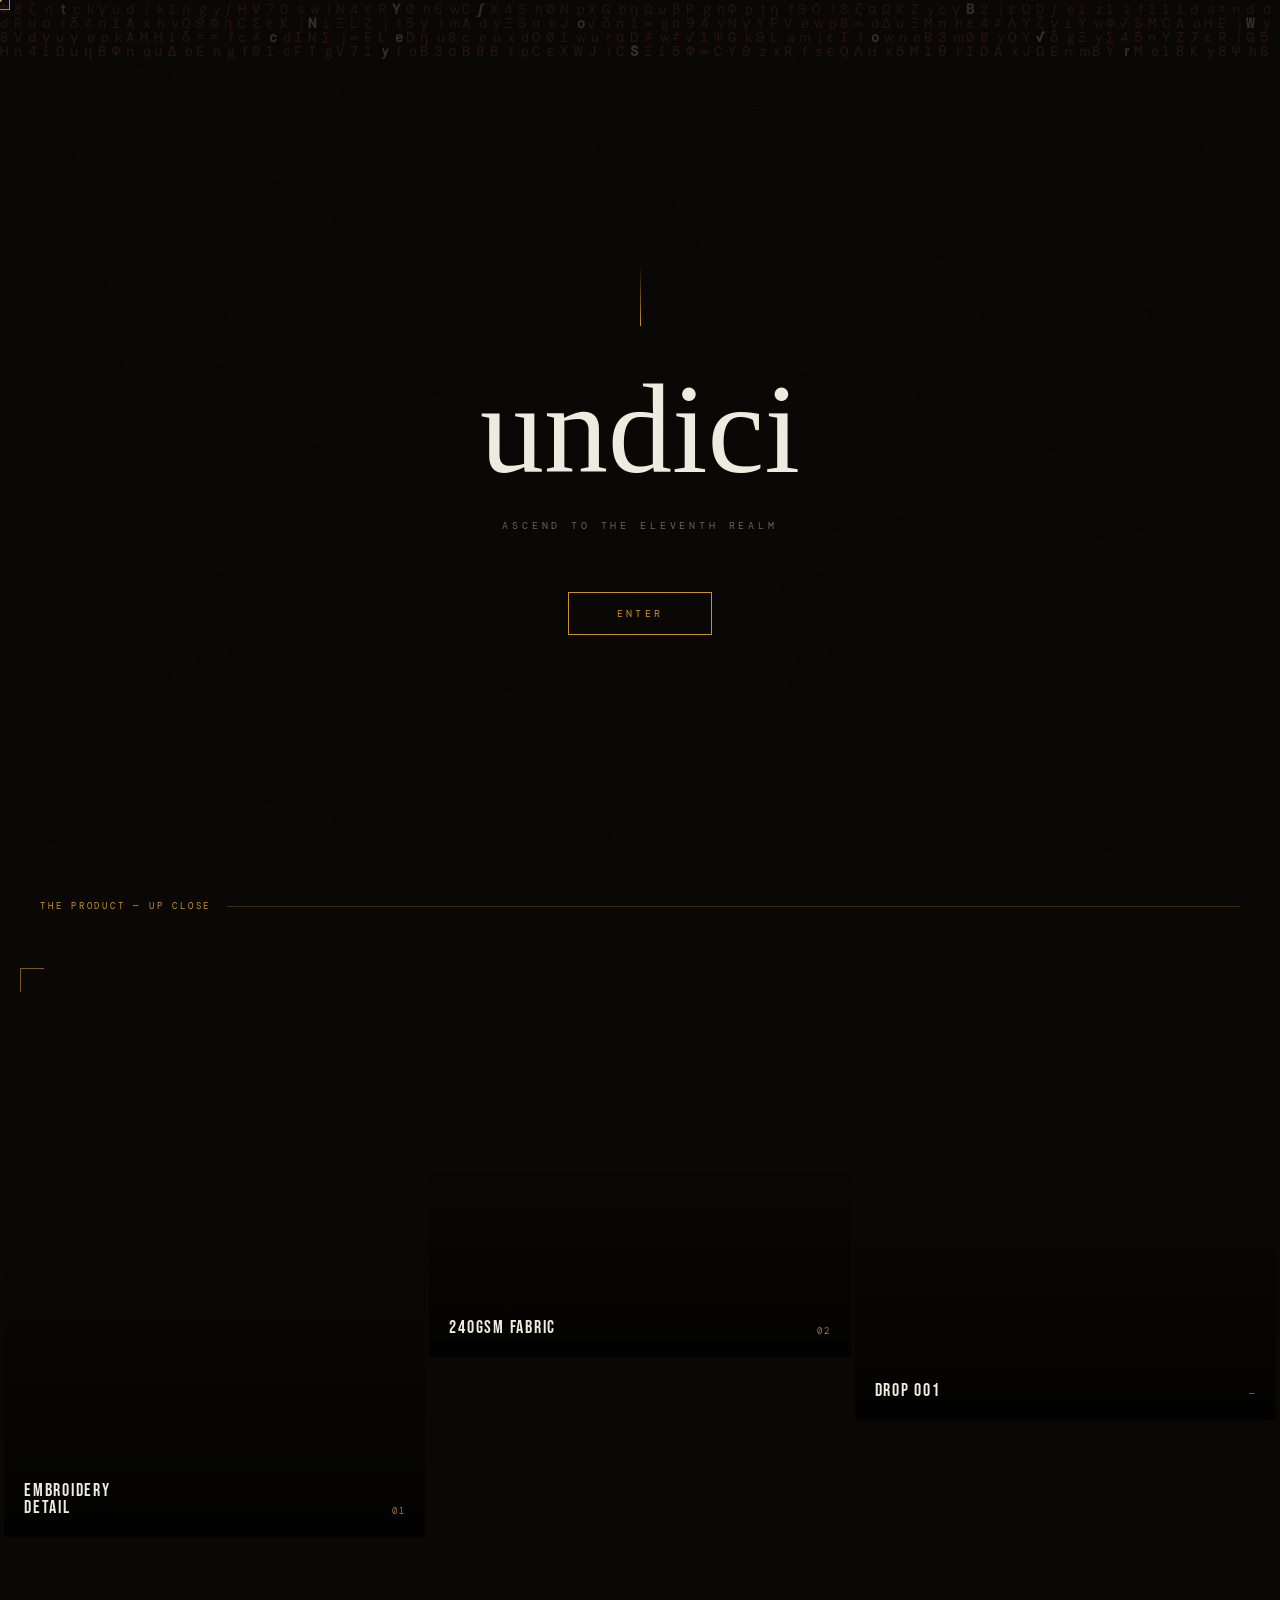
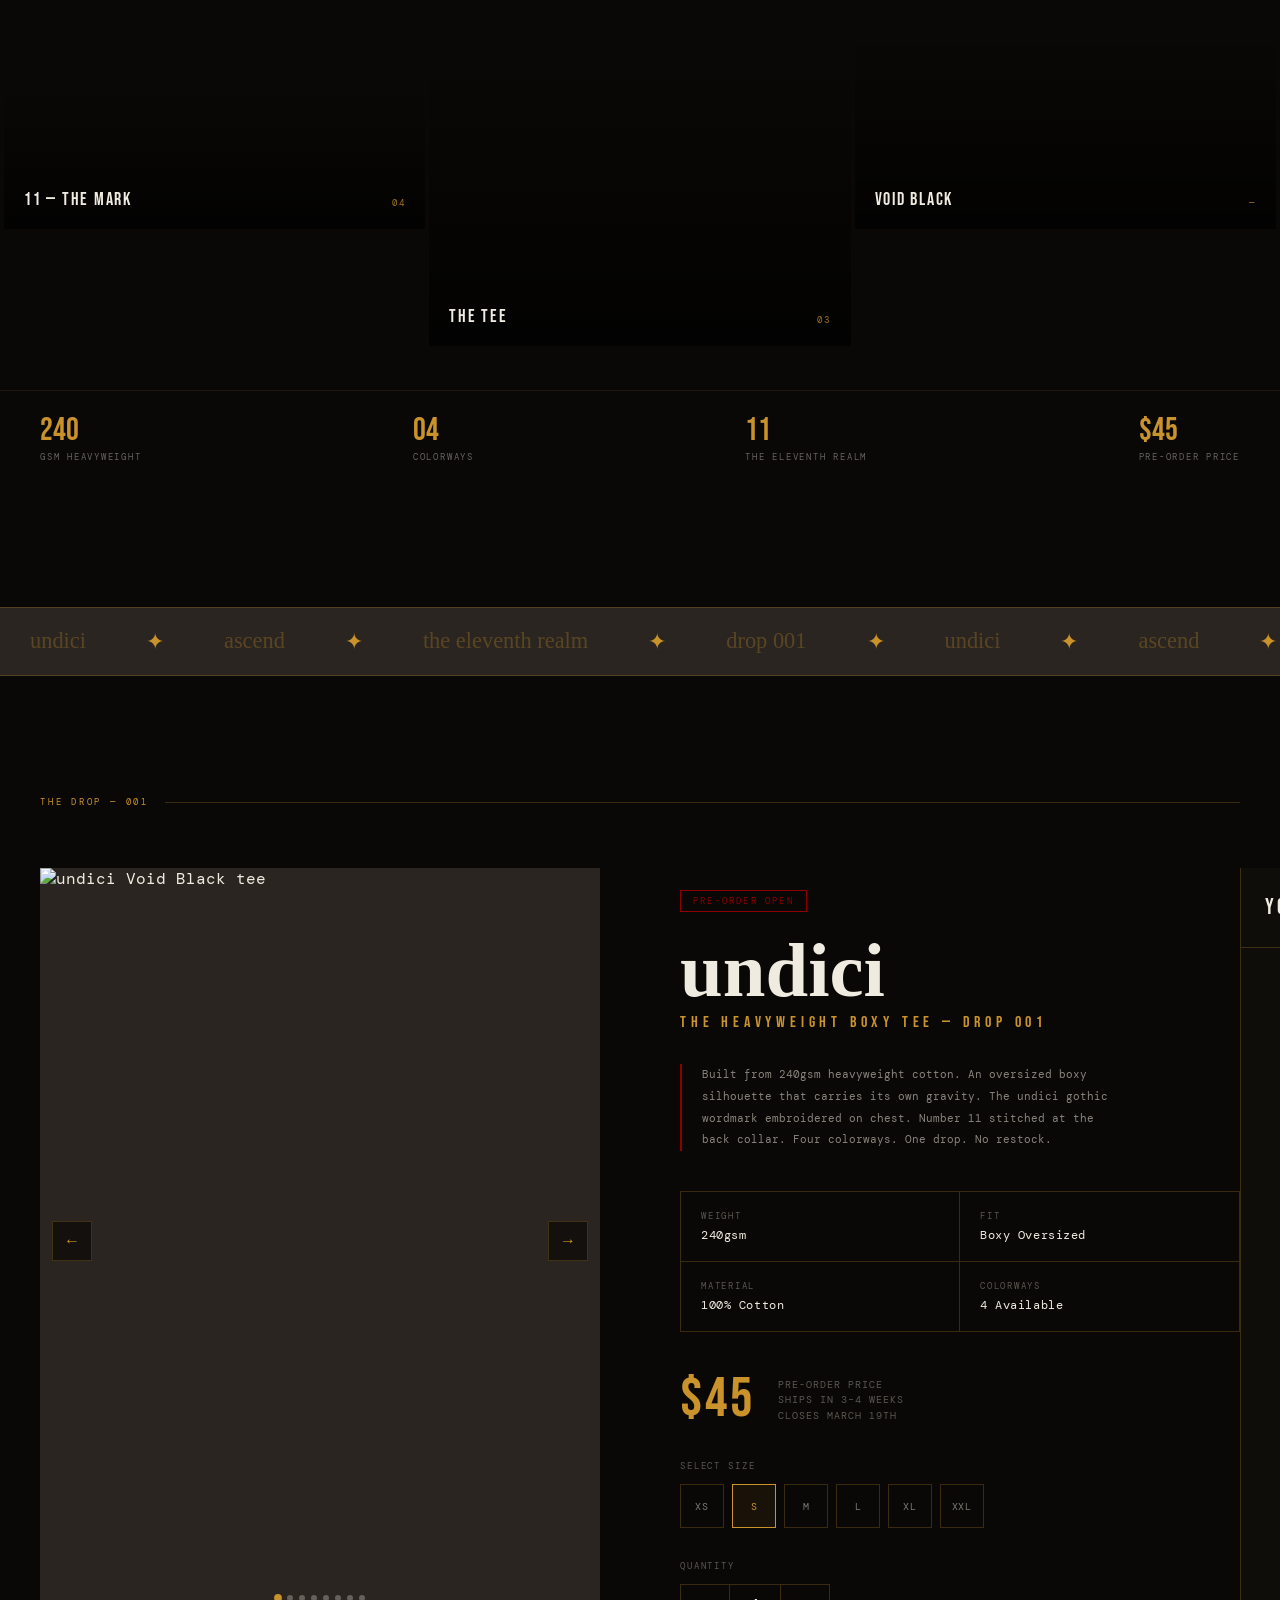
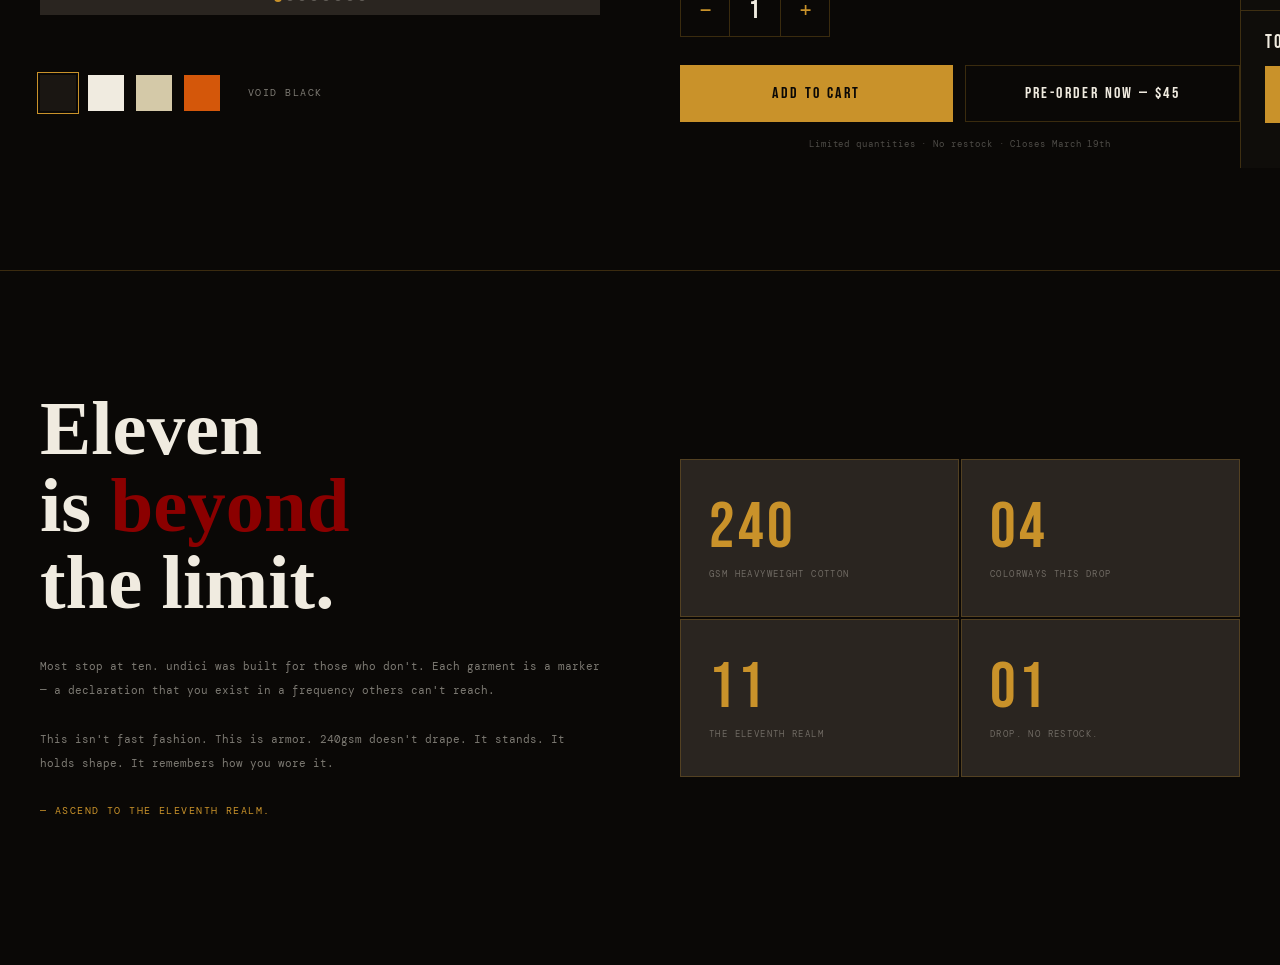
==== commit 06587af9: "Update index.html Corrected html at 406 lines" ====
--- a/index.html
+++ b/index.html
@@ -1,7 +1,6 @@
 <!DOCTYPE html>
 <html lang="en">
 <head>
-<<<<<<< HEAD
   <meta charset="UTF-8">
   <meta name="viewport" content="width=device-width, initial-scale=1.0">
   <title>undici — ascend to the eleventh realm</title>
@@ -25,1303 +24,6 @@
 
   <!-- Styles -->
   <link rel="stylesheet" href="styles.css">
-=======
-<meta charset="UTF-8">
-<meta name="viewport" content="width=device-width, initial-scale=1.0">
-<title>undici — ascend to the eleventh realm</title>
-<link rel="preload" href="https://cdn.shopify.com/s/files/1/0787/2321/9675/files/ED-Manteca-Black-Regular.otf?v=1772257356" as="font" type="font/otf" crossorigin="anonymous">
-<link href="https://fonts.googleapis.com/css2?family=Bebas+Neue&family=DM+Mono:wght@300;400;500&display=swap" rel="stylesheet">
-<script defer src="/_vercel/insights/script.js"></script>
-<style>
-
-/* Hide Shopify theme chrome */
-#shopify-section-header,
-header.site-header,
-.site-header,
-#MainContent > *:not(#shopify-section-undici),
-footer.site-footer,
-.site-footer,
-#shopify-section-footer,
-.footer,
-header[role="banner"],
-nav.main-nav,
-.announcement-bar,
-.skip-to-content,
-#shopify-announcements,
-.cart-notification,
-body > header,
-body > footer,
-body > nav {
-  display: none !important;
-}
-
-/* Remove Shopify body padding */
-body {
-  padding-top: 0 !important;
-  margin-top: 0 !important;
-}
-
-main#MainContent {
-  padding: 0 !important;
-  margin: 0 !important;
-  min-height: unset !important;
-}
-
-@font-face {
-  font-family: 'EDManteca';
-  src: url('https://cdn.shopify.com/s/files/1/0787/2321/9675/files/ED-Manteca-Black-Regular.otf?v=1772257356') format('opentype'),
-       url('https://cdn.shopify.com/s/files/1/0787/2321/9675/files/ED-Manteca-Black-Regular.otf?v=1772257356') format('truetype');
-  font-weight: normal;
-  font-style: normal;
-  font-display: swap;
-}
-
-
-/* Shopify theme overrides */
-.shopify-section { margin: 0 !important; padding: 0 !important; }
-main#MainContent, .main-page-content, #main-content { 
-  padding: 0 !important; 
-  margin: 0 !important; 
-}
-body { cursor: none !important; }
-
-/* QUANTITY SELECTOR */
-.qty-row {
-  display: flex;
-  align-items: center;
-  gap: 0;
-  margin-bottom: 28px;
-  width: fit-content;
-  border: 1px solid var(--border);
-}
-
-.qty-btn {
-  width: 48px;
-  height: 48px;
-  background: none;
-  border: none;
-  color: var(--gold);
-  font-size: 1.4rem;
-  cursor: none;
-  transition: all 0.2s;
-  display: flex;
-  align-items: center;
-  justify-content: center;
-  font-family: 'DM Mono', monospace;
-}
-.qty-btn:hover {
-  background: var(--gold);
-  color: var(--black);
-}
-
-.qty-num {
-  min-width: 52px;
-  text-align: center;
-  font-family: 'Bebas Neue', sans-serif;
-  font-size: 1.6rem;
-  color: var(--white);
-  border-left: 1px solid var(--border);
-  border-right: 1px solid var(--border);
-  padding: 10px 0;
-  letter-spacing: 0.1em;
-  user-select: none;
-}
-
-/* CART ACTIONS */
-.cart-actions { display: flex; gap: 12px; margin-bottom: 16px; }
-.add-to-cart-btn { flex: 1; padding: 18px 24px; background: var(--gold); color: var(--black); border: none; font-family: 'Bebas Neue', sans-serif; font-size: 1rem; letter-spacing: 0.15em; cursor: none; transition: all 0.2s; }
-.add-to-cart-btn:hover { background: var(--white); }
-.checkout-btn { flex: 1; padding: 18px 24px; background: transparent; color: var(--white); border: 1px solid var(--border); font-family: 'Bebas Neue', sans-serif; font-size: 1rem; letter-spacing: 0.15em; cursor: none; transition: all 0.2s; text-decoration: none; display: flex; align-items: center; justify-content: center; }
-.checkout-btn:hover { border-color: var(--gold); color: var(--gold); }
-.cart-overlay { position: fixed; inset: 0; background: rgba(0,0,0,0.6); z-index: 1000; opacity: 0; pointer-events: none; transition: opacity 0.3s; }
-.cart-overlay.open { opacity: 1; pointer-events: auto; }
-.cart-drawer { position: fixed; top: 0; right: -420px; width: 420px; max-width: 100vw; height: 100vh; background: #0f0d0a; border-left: 1px solid var(--border); z-index: 1001; display: flex; flex-direction: column; transition: right 0.35s cubic-bezier(0.4,0,0.2,1); }
-.cart-drawer.open { right: 0; }
-.cart-drawer-header { display: flex; align-items: center; justify-content: space-between; padding: 24px; border-bottom: 1px solid var(--border); }
-.cart-drawer-title { font-family: 'Bebas Neue', sans-serif; font-size: 1.4rem; letter-spacing: 0.15em; color: var(--white); }
-.cart-close { background: none; border: none; color: var(--gold); font-size: 1.2rem; cursor: none; padding: 4px 8px; }
-.cart-items { flex: 1; overflow-y: auto; padding: 20px; display: flex; flex-direction: column; gap: 16px; }
-.cart-item { display: grid; grid-template-columns: 80px 1fr auto; gap: 14px; align-items: center; border: 1px solid var(--border); padding: 12px; }
-.cart-item-img { width: 80px; height: 80px; object-fit: cover; object-position: top; }
-.cart-item-info { display: flex; flex-direction: column; gap: 4px; }
-.cart-item-name { font-family: 'EDManteca', serif; font-size: 1rem; color: var(--white); }
-.cart-item-meta { font-size: 0.65rem; letter-spacing: 0.15em; color: rgba(240,235,224,0.4); text-transform: uppercase; }
-.cart-item-qty { display: flex; align-items: center; gap: 8px; margin-top: 6px; }
-.cart-item-qty button { width: 24px; height: 24px; background: none; border: 1px solid var(--border); color: var(--gold); font-size: 0.9rem; cursor: none; display: flex; align-items: center; justify-content: center; }
-.cart-item-qty button:hover { background: var(--gold); color: var(--black); }
-.cart-item-qty span { font-family: 'Bebas Neue', sans-serif; font-size: 1rem; color: var(--white); min-width: 20px; text-align: center; }
-.cart-item-price { font-family: 'Bebas Neue', sans-serif; font-size: 1.1rem; color: var(--gold); }
-.cart-item-remove { background: none; border: none; color: rgba(240,235,224,0.3); font-size: 0.8rem; cursor: none; margin-top: 4px; display: block; }
-.cart-item-remove:hover { color: var(--red); }
-.cart-empty { text-align: center; color: rgba(240,235,224,0.3); font-size: 0.75rem; letter-spacing: 0.2em; text-transform: uppercase; margin: auto; padding: 40px 0; }
-.cart-drawer-footer { padding: 20px 24px; border-top: 1px solid var(--border); display: flex; flex-direction: column; gap: 12px; }
-.cart-total-row { display: flex; justify-content: space-between; font-family: 'Bebas Neue', sans-serif; font-size: 1.2rem; letter-spacing: 0.1em; color: var(--white); }
-.cart-checkout-btn { display: block; text-align: center; padding: 18px; background: var(--gold); color: var(--black); font-family: 'Bebas Neue', sans-serif; font-size: 1.1rem; letter-spacing: 0.15em; text-decoration: none; transition: background 0.2s; }
-.cart-checkout-btn:hover { background: var(--white); }
-.cart-note { font-size: 0.6rem; letter-spacing: 0.15em; color: rgba(240,235,224,0.3); text-align: center; text-transform: uppercase; }
-
-.photo-gallery {
-  padding: 0 0 120px;
-}
-
-.gallery-label {
-  font-size: 0.58rem;
-  letter-spacing: 0.3em;
-  text-transform: uppercase;
-  color: var(--gold);
-  margin-bottom: 40px;
-  padding: 0 40px;
-  display: flex;
-  align-items: center;
-  gap: 16px;
-}
-.gallery-label::after {
-  content: '';
-  flex: 1;
-  height: 1px;
-  background: var(--border);
-}
-
-/* MASONRY GRID */
-.masonry-grid {
-  columns: 3;
-  column-gap: 4px;
-  padding: 0 4px 4px;
-  width: 100%;
-}
-
-.masonry-item {
-  break-inside: avoid;
-  position: relative;
-  overflow: hidden;
-  margin-bottom: 4px;
-  cursor: pointer;
-}
-
-.masonry-item .bg-layer {
-  width: 100%;
-  display: block;
-  background-size: cover;
-  background-position: center;
-  filter: brightness(0.82);
-  transition: transform 0.8s cubic-bezier(0.16, 1, 0.3, 1), filter 0.5s ease;
-}
-
-.masonry-item:hover .bg-layer {
-  transform: scale(1.04);
-  filter: brightness(1);
-}
-
-.h-tall .bg-layer   { height: 65vh; }
-.h-medium .bg-layer { height: 45vh; }
-.h-short .bg-layer  { height: 32vh; }
-.h-wide .bg-layer   { height: 52vh; }
-
-.masonry-item::after {
-  content: '';
-  position: absolute;
-  bottom: 0; left: 0; right: 0;
-  height: 50%;
-  background: linear-gradient(to top, rgba(0,0,0,0.75) 0%, transparent 100%);
-  pointer-events: none;
-}
-
-.masonry-caption {
-  position: absolute;
-  bottom: 20px;
-  left: 20px;
-  right: 20px;
-  z-index: 2;
-  display: flex;
-  justify-content: space-between;
-  align-items: flex-end;
-}
-
-.masonry-caption-title {
-  font-family: 'Bebas Neue', cursive;
-  font-size: 1.1rem;
-  letter-spacing: 0.1em;
-  color: var(--white);
-  line-height: 1;
-}
-
-.masonry-caption-index {
-  font-size: 0.55rem;
-  letter-spacing: 0.2em;
-  color: var(--gold);
-  opacity: 0.8;
-}
-
-.masonry-item.featured::before {
-  content: '';
-  position: absolute;
-  top: 16px; left: 16px;
-  width: 24px; height: 24px;
-  border-top: 1px solid var(--gold);
-  border-left: 1px solid var(--gold);
-  opacity: 0.6;
-  z-index: 2;
-  pointer-events: none;
-}
-
-.masonry-item .hover-border {
-  position: absolute;
-  inset: 0;
-  border: 1px solid transparent;
-  transition: border-color 0.4s ease;
-  z-index: 3;
-  pointer-events: none;
-}
-
-.masonry-item:hover .hover-border {
-  border-color: rgba(201,168,76,0.25);
-}
-
-/* Info strip */
-.gallery-info-strip {
-  display: flex;
-  justify-content: space-between;
-  align-items: center;
-  padding: 24px 40px;
-  border-top: 1px solid rgba(201,168,76,0.1);
-  margin-top: 40px;
-}
-
-.gallery-info-item {
-  display: flex;
-  flex-direction: column;
-  gap: 4px;
-}
-
-.gallery-info-value {
-  font-family: 'Bebas Neue', cursive;
-  font-size: 2rem;
-  color: var(--gold);
-  line-height: 1;
-}
-
-.gallery-info-label {
-  font-size: 0.55rem;
-  letter-spacing: 0.2em;
-  text-transform: uppercase;
-  color: rgba(240,236,228,0.4);
-}
-
-@media (max-width: 768px) {
-  .photo-gallery { padding: 0 0 80px; }
-  .masonry-grid { columns: 2; column-gap: 3px; }
-  .h-tall .bg-layer   { height: 52vw; }
-  .h-medium .bg-layer { height: 40vw; }
-  .h-short .bg-layer  { height: 30vw; }
-  .h-wide .bg-layer   { height: 44vw; }
-  .gallery-info-strip { flex-wrap: wrap; gap: 20px; padding: 24px 20px; }
-  .masonry-item.featured::before { display: none; }
-  .masonry-item { margin-bottom: 3px; }
-}
-
-
-/* CAROUSEL */
-.carousel-wrap {
-  position: relative;
-  width: 100%;
-  aspect-ratio: 3/4;
-  overflow: hidden;
-  background: var(--grey);
-}
-
-.carousel-stage {
-  width: 100%;
-  height: 100%;
-  position: relative;
-}
-
-.carousel-slide {
-  position: absolute;
-  inset: 0;
-  opacity: 0;
-  transition: opacity 0.5s ease;
-  pointer-events: none;
-}
-
-.carousel-slide.active {
-  opacity: 1;
-  pointer-events: auto;
-}
-
-.carousel-slide img {
-  width: 100%;
-  height: 100%;
-  object-fit: cover;
-  object-position: top center;
-  display: block;
-}
-
-.carousel-btn {
-  position: absolute;
-  top: 50%;
-  transform: translateY(-50%);
-  background: rgba(10,8,6,0.7);
-  border: 1px solid var(--border);
-  color: var(--gold);
-  width: 40px;
-  height: 40px;
-  font-size: 1rem;
-  cursor: none;
-  z-index: 10;
-  transition: all 0.2s;
-  display: flex;
-  align-items: center;
-  justify-content: center;
-}
-.carousel-btn:hover {
-  background: var(--gold);
-  color: var(--black);
-}
-.carousel-prev { left: 12px; }
-.carousel-next { right: 12px; }
-
-.carousel-dots {
-  position: absolute;
-  bottom: 14px;
-  left: 0; right: 0;
-  display: flex;
-  justify-content: center;
-  gap: 6px;
-  z-index: 10;
-}
-
-.carousel-dot {
-  width: 6px;
-  height: 6px;
-  background: rgba(240,235,224,0.3);
-  border-radius: 50%;
-  cursor: none;
-  transition: background 0.2s, transform 0.2s;
-}
-.carousel-dot.active {
-  background: var(--gold);
-  transform: scale(1.3);
-}
-
-</style>
-<style>
-*, *::before, *::after { box-sizing: border-box; margin: 0; padding: 0; }
-
-:root {
-  --black: #0a0806;
-  --red: #8b0000;
-  --red-bright: #c0392b;
-  --gold: #c9922a;
-  --gold-light: #e8b84b;
-  --white: #f0ebe0;
-  --grey: #2a2520;
-  --border: rgba(201,146,42,0.25);
-  --cursor-size: 20px;
-}
-
-html { scroll-behavior: smooth; }
-
-body {
-  background: var(--black);
-  color: var(--white);
-  font-family: 'DM Mono', monospace;
-  cursor: none;
-  overflow-x: hidden;
-}
-
-/* CUSTOM CURSOR */
-.cursor {
-  z-index: 2147483647 !important;
-  visibility: visible !important;
-  opacity: 1 !important;
-  position: fixed;
-  width: var(--cursor-size);
-  height: var(--cursor-size);
-  border: 1px solid var(--gold);
-  border-radius: 0;
-  pointer-events: none;
-  z-index: 2147483647 !important;
-  transform: translate(-50%, -50%);
-  transition: width 0.2s, height 0.2s, background 0.2s;
-  mix-blend-mode: difference;
-}
-.cursor.hovered {
-  width: 50px;
-  height: 50px;
-  background: rgba(201,146,42,0.15);
-}
-.cursor-dot {
-  position: fixed;
-  width: 4px;
-  height: 4px;
-  background: var(--gold);
-  border-radius: 50%;
-  pointer-events: none;
-  z-index: 9999;
-  transform: translate(-50%, -50%);
-}
-
-/* GRAIN */
-body::after {
-  content: '';
-  position: fixed;
-  inset: 0;
-  background-image: url("data:image/svg+xml,%3Csvg viewBox='0 0 512 512' xmlns='http://www.w3.org/2000/svg'%3E%3Cfilter id='n'%3E%3CfeTurbulence type='fractalNoise' baseFrequency='0.75' numOctaves='4' stitchTiles='stitch'/%3E%3C/filter%3E%3Crect width='100%25' height='100%25' filter='url(%23n)' opacity='0.05'/%3E%3C/svg%3E");
-  pointer-events: none;
-  z-index: 1000;
-  opacity: 0.35;
-}
-
-/* NAV */
-nav {
-  position: fixed;
-  top: 0; left: 0; right: 0;
-  z-index: 100;
-  padding: 20px 40px;
-  display: flex;
-  align-items: center;
-  justify-content: space-between;
-  border-bottom: 1px solid var(--border);
-  background: rgba(10,8,6,0.85);
-  backdrop-filter: blur(12px);
-}
-
-.nav-logo {
-  font-family: 'EDManteca', cursive;
-  font-size: 1.8rem;
-  color: var(--white);
-  letter-spacing: 0.02em;
-  text-decoration: none;
-}
-
-.nav-links {
-  display: flex;
-  gap: 40px;
-  list-style: none;
-}
-
-.nav-links a {
-  font-size: 0.62rem;
-  letter-spacing: 0.2em;
-  text-transform: uppercase;
-  color: rgba(240,235,224,0.5);
-  text-decoration: none;
-  transition: color 0.2s;
-}
-.nav-links a:hover { color: var(--gold); }
-
-.nav-cta {
-  font-size: 0.62rem;
-  letter-spacing: 0.15em;
-  text-transform: uppercase;
-  padding: 10px 22px;
-  border: 1px solid var(--gold);
-  color: var(--gold);
-  text-decoration: none;
-  transition: all 0.2s;
-}
-.nav-cta:hover {
-  background: var(--gold);
-  color: var(--black);
-}
-
-/* HERO */
-#hero {
-  min-height: 100vh;
-  display: flex;
-  flex-direction: column;
-  justify-content: flex-end;
-  padding: 0 40px 80px;
-  position: relative;
-  overflow: hidden;
-}
-
-.hero-bg {
-  position: absolute;
-  inset: 0;
-  background: radial-gradient(ellipse 60% 70% at 65% 40%, rgba(139,0,0,0.4) 0%, transparent 70%),
-              radial-gradient(ellipse 40% 50% at 20% 80%, rgba(201,146,42,0.08) 0%, transparent 60%),
-              var(--black);
-}
-
-.hero-scanlines {
-  position: absolute;
-  inset: 0;
-  background: repeating-linear-gradient(
-    0deg,
-    transparent,
-    transparent 2px,
-    rgba(0,0,0,0.08) 2px,
-    rgba(0,0,0,0.08) 4px
-  );
-  pointer-events: none;
-}
-
-.hero-number {
-  position: absolute;
-  top: 50%;
-  right: -2vw;
-  transform: translateY(-50%);
-  font-family: 'Bebas Neue', sans-serif;
-  font-size: clamp(18rem, 30vw, 38rem);
-  line-height: 1;
-  color: transparent;
-  -webkit-text-stroke: 1px rgba(201,146,42,0.12);
-  pointer-events: none;
-  user-select: none;
-  letter-spacing: -0.05em;
-}
-
-.hero-eyebrow {
-  position: relative;
-  font-size: 0.6rem;
-  letter-spacing: 0.3em;
-  text-transform: uppercase;
-  color: var(--gold);
-  margin-bottom: 20px;
-  display: flex;
-  align-items: center;
-  gap: 12px;
-}
-.hero-eyebrow::before {
-  content: '';
-  display: inline-block;
-  width: 30px;
-  height: 1px;
-  background: var(--gold);
-}
-
-.hero-title {
-  position: relative;
-  font-family: 'EDManteca', cursive;
-  font-size: clamp(5rem, 14vw, 14rem);
-  line-height: 0.9;
-  letter-spacing: -0.02em;
-  margin-bottom: 32px;
-}
-
-.hero-title .glitch {
-  position: relative;
-  display: inline-block;
-}
-.hero-title .glitch::before,
-.hero-title .glitch::after {
-  content: attr(data-text);
-  position: absolute;
-  top: 0; left: 0;
-  opacity: 0;
-}
-.hero-title .glitch::before {
-  color: var(--red-bright);
-  animation: glitch-1 4s infinite;
-  clip-path: polygon(0 30%, 100% 30%, 100% 50%, 0 50%);
-}
-.hero-title .glitch::after {
-  color: var(--gold);
-  animation: glitch-2 4s infinite;
-  clip-path: polygon(0 60%, 100% 60%, 100% 80%, 0 80%);
-}
-
-@keyframes glitch-1 {
-  0%, 90%, 100% { opacity: 0; transform: translate(0); }
-  91% { opacity: 0.8; transform: translate(-4px, 0); }
-  93% { opacity: 0; transform: translate(0); }
-  95% { opacity: 0.6; transform: translate(3px, 0); }
-  97% { opacity: 0; }
-}
-@keyframes glitch-2 {
-  0%, 88%, 100% { opacity: 0; transform: translate(0); }
-  89% { opacity: 0.7; transform: translate(4px, 0); }
-  91% { opacity: 0; transform: translate(0); }
-  94% { opacity: 0.5; transform: translate(-2px, 0); }
-  96% { opacity: 0; }
-}
-
-.hero-sub {
-  position: relative;
-  font-size: 0.7rem;
-  letter-spacing: 0.15em;
-  text-transform: uppercase;
-  color: rgba(240,235,224,0.45);
-  max-width: 420px;
-  line-height: 1.8;
-  margin-bottom: 48px;
-}
-
-/* COUNTDOWN */
-.countdown-wrap {
-  position: relative;
-  margin-bottom: 36px;
-}
-
-.countdown-label {
-  font-size: 0.58rem;
-  letter-spacing: 0.3em;
-  text-transform: uppercase;
-  color: var(--gold);
-  margin-bottom: 12px;
-  display: flex;
-  align-items: center;
-  gap: 12px;
-}
-.countdown-label::before {
-  content: '';
-  display: inline-block;
-  width: 20px;
-  height: 1px;
-  background: var(--gold);
-}
-
-.countdown-blocks {
-  display: flex;
-  align-items: center;
-  gap: 8px;
-}
-
-.countdown-block {
-  display: flex;
-  flex-direction: column;
-  align-items: center;
-  background: rgba(201,146,42,0.06);
-  border: 1px solid var(--border);
-  padding: 12px 18px;
-  min-width: 72px;
-}
-
-.countdown-num {
-  font-family: 'Bebas Neue', sans-serif;
-  font-size: 2.8rem;
-  line-height: 1;
-  color: var(--white);
-  letter-spacing: 0.05em;
-  transition: color 0.3s;
-}
-
-.countdown-num.flash { color: var(--gold); }
-
-.countdown-unit {
-  font-size: 0.52rem;
-  letter-spacing: 0.2em;
-  text-transform: uppercase;
-  color: rgba(240,235,224,0.35);
-  margin-top: 4px;
-}
-
-.countdown-sep {
-  font-family: 'Bebas Neue', sans-serif;
-  font-size: 2.2rem;
-  color: var(--gold);
-  opacity: 0.4;
-  margin-bottom: 16px;
-}
-
-.countdown-expired {
-  font-family: 'Bebas Neue', sans-serif;
-  font-size: 1.4rem;
-  letter-spacing: 0.15em;
-  color: var(--red);
-}
-
-.hero-actions {
-  position: relative;
-  display: flex;
-  align-items: center;
-  gap: 24px;
-}
-
-.btn-primary {
-  display: inline-block;
-  padding: 16px 40px;
-  background: var(--red);
-  color: var(--white);
-  font-family: 'DM Mono', monospace;
-  font-size: 0.65rem;
-  letter-spacing: 0.25em;
-  text-transform: uppercase;
-  text-decoration: none;
-  border: 1px solid transparent;
-  transition: all 0.25s;
-  position: relative;
-  overflow: hidden;
-}
-.btn-primary::before {
-  content: '';
-  position: absolute;
-  inset: 0;
-  background: var(--gold);
-  transform: translateX(-101%);
-  transition: transform 0.3s ease;
-}
-.btn-primary:hover::before { transform: translateX(0); }
-.btn-primary span { position: relative; z-index: 1; color: var(--black) }
-.btn-primary:hover span { color: var(--black); }
-
-.btn-ghost {
-  display: inline-block;
-  padding: 16px 32px;
-  border: 1px solid rgba(240,235,224,0.2);
-  color: rgba(240,235,224,0.5);
-  font-family: 'DM Mono', monospace;
-  font-size: 0.65rem;
-  letter-spacing: 0.25em;
-  text-transform: uppercase;
-  text-decoration: none;
-  transition: all 0.25s;
-}
-.btn-ghost:hover {
-  border-color: var(--gold);
-  color: var(--gold);
-}
-
-.hero-ticker {
-  position: absolute;
-  bottom: 0; left: 0; right: 0;
-  height: 36px;
-  background: var(--gold);
-  overflow: hidden;
-  display: flex;
-  align-items: center;
-}
-.ticker-inner {
-  display: flex;
-  white-space: nowrap;
-  animation: ticker 20s linear infinite;
-}
-.ticker-item {
-  font-size: 0.58rem;
-  letter-spacing: 0.2em;
-  text-transform: uppercase;
-  color: var(--black);
-  font-weight: 500;
-  padding: 0 40px;
-}
-.ticker-sep {
-  color: rgba(10,8,6,0.4);
-  padding: 0 8px;
-}
-@keyframes ticker {
-  from { transform: translateX(0); }
-  to { transform: translateX(-50%); }
-}
-
-/* PRODUCT SECTION */
-#product {
-  padding: 120px 40px;
-  position: relative;
-}
-
-.section-label {
-  font-size: 0.58rem;
-  letter-spacing: 0.3em;
-  text-transform: uppercase;
-  color: var(--gold);
-  margin-bottom: 60px;
-  display: flex;
-  align-items: center;
-  gap: 16px;
-}
-.section-label::after {
-  content: '';
-  flex: 1;
-  height: 1px;
-  background: var(--border);
-}
-
-.product-layout {
-  display: grid;
-  grid-template-columns: 1fr 1fr;
-  gap: 80px;
-  align-items: start;
-}
-
-/* PRODUCT VISUAL */
-.product-visual {
-  position: sticky;
-  top: 100px;
-}
-
-.shirt-stage {
-  aspect-ratio: 3/4;
-  position: relative;
-  display: flex;
-  align-items: center;
-  justify-content: center;
-  overflow: hidden;
-}
-
-.shirt-bg {
-  position: absolute;
-  inset: 0;
-  transition: background 0.5s ease;
-}
-
-.shirt-graphic {
-  position: relative;
-  z-index: 2;
-  width: 85%;
-  display: flex;
-  flex-direction: column;
-  align-items: center;
-  justify-content: center;
-  gap: 0;
-}
-
-/* CSS-drawn shirt */
-.shirt-body {
-  width: 100%;
-  max-width: 320px;
-  position: relative;
-}
-
-.shirt-svg {
-  width: 100%;
-  height: auto;
-  transition: all 0.5s ease;
-  filter: drop-shadow(0 30px 60px rgba(0,0,0,0.6));
-}
-
-.shirt-label {
-  position: absolute;
-  bottom: -40px;
-  left: 0; right: 0;
-  text-align: center;
-  font-size: 0.6rem;
-  letter-spacing: 0.2em;
-  text-transform: uppercase;
-  color: rgba(240,235,224,0.4);
-}
-
-/* COLOR SWATCHES */
-.color-selector {
-  margin-top: 60px;
-  display: flex;
-  gap: 12px;
-  align-items: center;
-}
-
-.swatch {
-  width: 36px;
-  height: 36px;
-  border: 1px solid transparent;
-  cursor: none;
-  transition: all 0.2s;
-  position: relative;
-}
-.swatch::after {
-  content: '';
-  position: absolute;
-  inset: -4px;
-  border: 1px solid transparent;
-  transition: border-color 0.2s;
-}
-.swatch.active::after { border-color: var(--gold); }
-.swatch:hover { transform: scale(1.1); }
-
-.swatch-black { background: #1a1612; }
-.swatch-white { background: #f0ebe0; }
-.swatch-cream { background: #d4c9a8; }
-.swatch-orange { background: #d4570a; }
-
-.color-name {
-  margin-left: 16px;
-  font-size: 0.6rem;
-  letter-spacing: 0.15em;
-  text-transform: uppercase;
-  color: rgba(240,235,224,0.5);
-}
-
-/* PRODUCT INFO */
-.product-info { padding-top: 20px; }
-
-.product-tag {
-  display: inline-block;
-  font-size: 0.55rem;
-  letter-spacing: 0.25em;
-  text-transform: uppercase;
-  border: 1px solid var(--red);
-  color: var(--red);
-  padding: 4px 12px;
-  margin-bottom: 24px;
-  animation: pulse-border 2s infinite;
-}
-@keyframes pulse-border {
-  0%, 100% { border-color: var(--red); box-shadow: 0 0 0 0 rgba(192,57,43,0); }
-  50% { border-color: var(--red-bright); box-shadow: 0 0 0 4px rgba(192,57,43,0.1); }
-}
-
-.product-name {
-  font-family: 'EDManteca', cursive;
-  font-size: clamp(3rem, 6vw, 5.5rem);
-  line-height: 0.9;
-  margin-bottom: 8px;
-}
-
-.product-subtitle {
-  font-family: 'Bebas Neue', sans-serif;
-  font-size: 1rem;
-  letter-spacing: 0.3em;
-  color: var(--gold);
-  margin-bottom: 32px;
-}
-
-.product-desc {
-  font-size: 0.68rem;
-  line-height: 2;
-  color: rgba(240,235,224,0.55);
-  margin-bottom: 40px;
-  max-width: 440px;
-  border-left: 2px solid var(--red);
-  padding-left: 20px;
-}
-
-/* SPECS */
-.specs {
-  display: grid;
-  grid-template-columns: 1fr 1fr;
-  gap: 0;
-  border: 1px solid var(--border);
-  margin-bottom: 40px;
-}
-.spec-item {
-  padding: 18px 20px;
-  border-right: 1px solid var(--border);
-  border-bottom: 1px solid var(--border);
-}
-.spec-item:nth-child(2n) { border-right: none; }
-.spec-item:nth-last-child(-n+2) { border-bottom: none; }
-.spec-label {
-  font-size: 0.55rem;
-  letter-spacing: 0.2em;
-  text-transform: uppercase;
-  color: rgba(240,235,224,0.35);
-  margin-bottom: 6px;
-}
-.spec-value {
-  font-size: 0.72rem;
-  letter-spacing: 0.05em;
-  color: var(--white);
-}
-
-/* PRICE */
-.price-row {
-  display: flex;
-  align-items: center;
-  gap: 24px;
-  margin-bottom: 32px;
-}
-.price {
-  font-family: 'Bebas Neue', sans-serif;
-  font-size: 3.5rem;
-  letter-spacing: 0.05em;
-  color: var(--gold);
-  line-height: 1;
-}
-.price-note {
-  font-size: 0.6rem;
-  letter-spacing: 0.1em;
-  text-transform: uppercase;
-  color: rgba(240,235,224,0.35);
-  line-height: 1.6;
-}
-
-/* SIZE SELECTOR */
-.size-label {
-  font-size: 0.58rem;
-  letter-spacing: 0.2em;
-  text-transform: uppercase;
-  color: rgba(240,235,224,0.35);
-  margin-bottom: 12px;
-}
-.sizes {
-  display: flex;
-  gap: 8px;
-  margin-bottom: 32px;
-}
-.size-btn {
-  width: 44px;
-  height: 44px;
-  border: 1px solid var(--border);
-  background: none;
-  color: rgba(240,235,224,0.5);
-  font-family: 'DM Mono', monospace;
-  font-size: 0.62rem;
-  letter-spacing: 0.1em;
-  cursor: none;
-  transition: all 0.2s;
-}
-.size-btn:hover, .size-btn.active {
-  border-color: var(--gold);
-  color: var(--gold);
-  background: rgba(201,146,42,0.08);
-}
-
-/* PRE-ORDER BTN */
-.preorder-btn {
-  width: 100%;
-  padding: 20px;
-  background: var(--red);
-  border: none;
-  color: var(--white);
-  font-family: 'DM Mono', monospace;
-  font-size: 0.7rem;
-  letter-spacing: 0.3em;
-  text-transform: uppercase;
-  cursor: none;
-  position: relative;
-  overflow: hidden;
-  transition: all 0.3s;
-  margin-bottom: 16px;
-}
-.preorder-btn::before {
-  content: '';
-  position: absolute;
-  inset: 0;
-  background: var(--gold);
-  transform: translateX(-101%);
-  transition: transform 0.35s ease;
-}
-.preorder-btn:hover::before { transform: translateX(0); }
-.preorder-btn span { position: relative; z-index: 1; }
-.preorder-btn:hover span { color: var(--black); }
-
-.preorder-note {
-  font-size: 0.58rem;
-  letter-spacing: 0.1em;
-  color: rgba(240,235,224,0.3);
-  text-align: center;
-}
-
-/* MARQUEE DIVIDER */
-.marquee-divider {
-  padding: 20px 0;
-  background: var(--grey);
-  overflow: hidden;
-  border-top: 1px solid var(--border);
-  border-bottom: 1px solid var(--border);
-}
-.marquee-inner {
-  display: flex;
-  white-space: nowrap;
-  animation: ticker 25s linear infinite;
-}
-.marquee-item {
-  font-family: 'EDManteca', cursive;
-  font-size: 1.4rem;
-  color: rgba(201,146,42,0.3);
-  padding: 0 30px;
-}
-.marquee-item.lit { color: var(--gold); }
-
-/* MANIFESTO */
-#manifesto {
-  padding: 120px 40px;
-  display: grid;
-  grid-template-columns: 1fr 1fr;
-  gap: 80px;
-  align-items: center;
-  border-top: 1px solid var(--border);
-}
-
-.manifesto-text h2 {
-  font-family: 'EDManteca', cursive;
-  font-size: clamp(3rem, 6vw, 5rem);
-  line-height: 1;
-  margin-bottom: 32px;
-}
-.manifesto-text h2 em {
-  font-style: normal;
-  color: var(--red);
-}
-.manifesto-text p {
-  font-size: 0.7rem;
-  line-height: 2.2;
-  color: rgba(240,235,224,0.5);
-  margin-bottom: 24px;
-}
-
-.manifesto-stats {
-  display: grid;
-  grid-template-columns: 1fr 1fr;
-  gap: 2px;
-}
-.stat-block {
-  background: var(--grey);
-  padding: 36px 28px;
-  border: 1px solid var(--border);
-}
-.stat-num {
-  font-family: 'Bebas Neue', sans-serif;
-  font-size: 4rem;
-  line-height: 1;
-  color: var(--gold);
-  letter-spacing: 0.05em;
-}
-.stat-label {
-  font-size: 0.58rem;
-  letter-spacing: 0.15em;
-  text-transform: uppercase;
-  color: rgba(240,235,224,0.35);
-  margin-top: 8px;
-}
-
-/* FOOTER */
-footer {
-  padding: 60px 40px 40px;
-  border-top: 1px solid var(--border);
-  display: grid;
-  grid-template-columns: 1fr 1fr 1fr;
-  gap: 40px;
-  align-items: start;
-}
-.footer-brand {
-  font-family: 'EDManteca', cursive;
-  font-size: 2.5rem;
-  margin-bottom: 12px;
-}
-.footer-tagline {
-  font-size: 0.6rem;
-  letter-spacing: 0.15em;
-  text-transform: uppercase;
-  color: rgba(240,235,224,0.3);
-}
-.footer-links h4 {
-  font-size: 0.58rem;
-  letter-spacing: 0.2em;
-  text-transform: uppercase;
-  color: var(--gold);
-  margin-bottom: 16px;
-}
-.footer-links ul { list-style: none; }
-.footer-links li { margin-bottom: 10px; }
-.footer-links a {
-  font-size: 0.65rem;
-  letter-spacing: 0.08em;
-  color: rgba(240,235,224,0.4);
-  text-decoration: none;
-  transition: color 0.2s;
-}
-.footer-links a:hover { color: var(--gold); }
-.footer-bottom {
-  grid-column: 1 / -1;
-  border-top: 1px solid var(--border);
-  padding-top: 24px;
-  display: flex;
-  justify-content: space-between;
-  font-size: 0.58rem;
-  letter-spacing: 0.1em;
-  text-transform: uppercase;
-  color: rgba(240,235,224,0.2);
-}
-
-/* ENTER OVERLAY */
-#enter-overlay {
-  position: fixed;
-  inset: 0;
-  background: var(--black);
-  z-index: 500;
-  display: flex;
-  flex-direction: column;
-  align-items: center;
-  justify-content: center;
-  transition: opacity 0.8s ease, visibility 0.8s ease;
-  overflow: hidden;
-}
-
-#matrix-canvas {
-  position: absolute;
-  inset: 0;
-  width: 100%;
-  height: 100%;
-  opacity: 0.18;
-  pointer-events: none;
-}
-#enter-overlay.hidden {
-  opacity: 0;
-  visibility: hidden;
-  pointer-events: none;
-}
-.overlay-logo {
-  font-family: 'EDManteca', cursive;
-  font-size: clamp(4rem, 10vw, 8rem);
-  margin-bottom: 16px;
-  animation: fade-in 1s ease forwards;
-}
-.overlay-tagline {
-  font-size: 0.6rem;
-  letter-spacing: 0.4em;
-  text-transform: uppercase;
-  color: rgba(240,235,224,0.4);
-  margin-bottom: 60px;
-  animation: fade-in 1.2s ease forwards;
-}
-.enter-btn {
-  padding: 14px 48px;
-  border: 1px solid var(--gold);
-  background: none;
-  color: var(--gold);
-  font-family: 'DM Mono', monospace;
-  font-size: 0.65rem;
-  letter-spacing: 0.3em;
-  text-transform: uppercase;
-  cursor: none;
-  animation: fade-in 1.4s ease forwards;
-  transition: all 0.25s;
-  position: relative;
-  overflow: hidden;
-}
-.enter-btn::before {
-  content: '';
-  position: absolute;
-  inset: 0;
-  background: var(--gold);
-  transform: translateX(-101%);
-  transition: transform 0.3s;
-}
-.enter-btn:hover::before { transform: translateX(0); }
-.enter-btn span { position: relative; z-index: 1; }
-.enter-btn:hover span { color: var(--black); }
-
-.overlay-line {
-  width: 1px;
-  height: 60px;
-  background: linear-gradient(to bottom, transparent, var(--gold));
-  margin: 0 auto 30px;
-  animation: grow-line 1s 0.5s ease forwards;
-  transform-origin: top;
-  transform: scaleY(0);
-}
-@keyframes grow-line {
-  to { transform: scaleY(1); }
-}
-@keyframes fade-in {
-  from { opacity: 0; transform: translateY(10px); }
-  to { opacity: 1; transform: translateY(0); }
-}
-
-/* SCROLL ANIMATIONS */
-.reveal {
-  opacity: 0;
-  transform: translateY(30px);
-  transition: opacity 0.7s ease, transform 0.7s ease;
-}
-.reveal.visible {
-  opacity: 1;
-  transform: translateY(0);
-}
-
-/* RESPONSIVE */
-@media (max-width: 768px) {
-  nav { padding: 16px 20px; }
-  .nav-links { display: none; }
-  #hero { padding: 0 20px 70px; }
-  .product-layout { grid-template-columns: 1fr; gap: 40px; }
-  .product-visual { position: static; }
-  #manifesto { grid-template-columns: 1fr; gap: 48px; padding: 80px 20px; }
-  footer { grid-template-columns: 1fr; padding: 40px 20px; }
-  #product { padding: 80px 20px; }
-}
-</style>
->>>>>>> 54582598e2b057ce623d3f104c34522e753ce5de
 </head>
 <body>
 
@@ -1333,22 +35,14 @@
 <div id="enter-overlay">
   <canvas id="matrix-canvas"></canvas>
   <div class="overlay-line"></div>
-<<<<<<< HEAD
   <div class="overlay-logo">undici</div>
-=======
-  <div class="overlay-logo" style="font-family:'EDManteca',cursive;">undici</div>
->>>>>>> 54582598e2b057ce623d3f104c34522e753ce5de
   <div class="overlay-tagline">Ascend to the eleventh realm</div>
   <button class="enter-btn" id="enterBtn"><span>Enter</span></button>
 </div>
 
 <!-- NAV -->
 <nav>
-<<<<<<< HEAD
   <a href="#" class="nav-logo">undici</a>
-=======
-  <a href="#" class="nav-logo" style="font-family:'EDManteca',cursive;font-size:1.8rem;color:var(--white);text-decoration:none;letter-spacing:0.01em;">undici</a>
->>>>>>> 54582598e2b057ce623d3f104c34522e753ce5de
   <ul class="nav-links">
     <li><a href="#product">The Tee</a></li>
     <li><a href="#manifesto">Realm</a></li>
@@ -1368,10 +62,7 @@
     <span class="glitch" data-text="undici">undici</span>
   </h1>
   <p class="hero-sub">240gsm heavyweight boxy tee. Eleven — beyond the limit.<br>Pre-order closes when they're gone.</p>
-<<<<<<< HEAD
-
-=======
->>>>>>> 54582598e2b057ce623d3f104c34522e753ce5de
+
   <!-- COUNTDOWN -->
   <div class="countdown-wrap">
     <div class="countdown-label">Pre-order closes in</div>
@@ -1405,10 +96,6 @@
 
   <div class="hero-ticker">
     <div class="ticker-inner">
-<<<<<<< HEAD
-=======
-      <!-- doubled for seamless loop -->
->>>>>>> 54582598e2b057ce623d3f104c34522e753ce5de
       <span class="ticker-item">undici</span><span class="ticker-sep">✦</span>
       <span class="ticker-item">Ascend to the eleventh realm</span><span class="ticker-sep">✦</span>
       <span class="ticker-item">Drop 001</span><span class="ticker-sep">✦</span>
@@ -1427,10 +114,6 @@
   </div>
 </section>
 
-<<<<<<< HEAD
-=======
-
->>>>>>> 54582598e2b057ce623d3f104c34522e753ce5de
 <!-- PHOTO GALLERY -->
 <div class="photo-gallery">
   <div class="gallery-label">The Product — Up Close</div>
@@ -1515,7 +198,6 @@
 <!-- MARQUEE DIVIDER -->
 <div class="marquee-divider">
   <div class="marquee-inner">
-<<<<<<< HEAD
     <span class="marquee-item">undici</span><span class="marquee-item lit">✦</span>
     <span class="marquee-item">ascend</span><span class="marquee-item lit">✦</span>
     <span class="marquee-item">the eleventh realm</span><span class="marquee-item lit">✦</span>
@@ -1528,32 +210,6 @@
     <span class="marquee-item">ascend</span><span class="marquee-item lit">✦</span>
     <span class="marquee-item">the eleventh realm</span><span class="marquee-item lit">✦</span>
     <span class="marquee-item">drop 001</span><span class="marquee-item lit">✦</span>
-=======
-    <span class="marquee-item">undici</span>
-    <span class="marquee-item lit">✦</span>
-    <span class="marquee-item">ascend</span>
-    <span class="marquee-item lit">✦</span>
-    <span class="marquee-item">the eleventh realm</span>
-    <span class="marquee-item lit">✦</span>
-    <span class="marquee-item">drop 001</span>
-    <span class="marquee-item lit">✦</span>
-    <span class="marquee-item">undici</span>
-    <span class="marquee-item lit">✦</span>
-    <span class="marquee-item">ascend</span>
-    <span class="marquee-item lit">✦</span>
-    <span class="marquee-item">the eleventh realm</span>
-    <span class="marquee-item lit">✦</span>
-    <span class="marquee-item">drop 001</span>
-    <span class="marquee-item lit">✦</span>
-    <span class="marquee-item">undici</span>
-    <span class="marquee-item lit">✦</span>
-    <span class="marquee-item">ascend</span>
-    <span class="marquee-item lit">✦</span>
-    <span class="marquee-item">the eleventh realm</span>
-    <span class="marquee-item lit">✦</span>
-    <span class="marquee-item">drop 001</span>
-    <span class="marquee-item lit">✦</span>
->>>>>>> 54582598e2b057ce623d3f104c34522e753ce5de
   </div>
 </div>
 
@@ -1562,7 +218,6 @@
   <div class="section-label">The Drop — 001</div>
 
   <div class="product-layout">
-<<<<<<< HEAD
 
     <!-- VISUAL / CAROUSEL -->
     <div class="product-visual reveal">
@@ -1593,67 +248,23 @@
 
         <button class="carousel-btn carousel-prev" id="carouselPrev">&#8592;</button>
         <button class="carousel-btn carousel-next" id="carouselNext">&#8594;</button>
-=======
-    <!-- VISUAL -->
-    <div class="product-visual reveal">
-      <!-- IMAGE CAROUSEL -->
-      <div class="carousel-wrap">
-        <div class="carousel-stage" id="carouselStage">
-          <!-- Black images -->
-          <!-- Black images -->
-          <div class="carousel-slide active" data-color="black"><img src="https://cdn.shopify.com/s/files/1/0787/2321/9675/files/GF_reference_4.png?v=1772255032" alt="undici black tee"></div>
-          <div class="carousel-slide" data-color="black"><img src="https://cdn.shopify.com/s/files/1/0787/2321/9675/files/Gf_reference_1.png?v=1772255032" alt="undici black tee"></div>
-          <div class="carousel-slide" data-color="black"><img src="https://cdn.shopify.com/s/files/1/0787/2321/9675/files/freepik__reference-the-girl-from-creation-1-as-the-main-mod__23020_363a97fc-fbb1-4d9d-aaee-a1885d8bc7b2.png?v=1772255071" alt="undici black tee"></div>
-          <div class="carousel-slide" data-color="black"><img src="https://cdn.shopify.com/s/files/1/0787/2321/9675/files/freepik__reference-the-girl-from-creation-1-as-the-main-mod__23017_c6a4f318-718b-4dd2-bcfc-5a69a0d9829b.png?v=1772255071" alt="undici black tee"></div>
-          <div class="carousel-slide" data-color="black"><img src="https://cdn.shopify.com/s/files/1/0787/2321/9675/files/freepik__make-the-main-model-be-the-girl-inthe-white-shirt-__91609.jpg?v=1772255326" alt="undici black tee"></div>
-          <div class="carousel-slide" data-color="black"><img src="https://cdn.shopify.com/s/files/1/0787/2321/9675/files/freepik__make-the-main-model-be-the-girl-inthe-white-shirt-__91608.jpg?v=1772255326" alt="undici black tee"></div>
-          <div class="carousel-slide" data-color="black"><img src="https://cdn.shopify.com/s/files/1/0787/2321/9675/files/gf_ref_7_bf108b5e-3eff-4aeb-a3de-3c10251e8521.png?v=1772255071" alt="undici black tee"></div>
-          <div class="carousel-slide" data-color="black"><img src="https://cdn.shopify.com/s/files/1/0787/2321/9675/files/gf_ref_5.png?v=1772255070" alt="undici black tee"></div>
-          <!-- Cream images -->
-          <div class="carousel-slide" data-color="cream"><img src="https://cdn.shopify.com/s/files/1/0787/2321/9675/files/beige_with_hanger_mockup.png?v=1772061911" alt="undici cream tee"></div>
-          <div class="carousel-slide" data-color="cream"><img src="https://cdn.shopify.com/s/files/1/0787/2321/9675/files/Beige_shirt_2.png?v=1772062151" alt="undici cream tee"></div>
-          <!-- White images -->
-          <div class="carousel-slide" data-color="white"><img src="https://cdn.shopify.com/s/files/1/0787/2321/9675/files/White_shirt_model.jpg?v=1772062863" alt="undici white tee"></div>
-          <!-- Orange images -->
-          <div class="carousel-slide" data-color="orange"><img src="https://cdn.shopify.com/s/files/1/0787/2321/9675/files/Orange_mockup_2_63144bc9-9005-4537-814c-9cb8cade79e0.png?v=1772061441" alt="undici orange tee"></div>
-        </div>
-
-        <!-- Prev / Next -->
-        <button class="carousel-btn carousel-prev" id="carouselPrev">&#8592;</button>
-        <button class="carousel-btn carousel-next" id="carouselNext">&#8594;</button>
-
-        <!-- Dot indicators -->
->>>>>>> 54582598e2b057ce623d3f104c34522e753ce5de
         <div class="carousel-dots" id="carouselDots"></div>
       </div>
 
       <!-- COLOR SWATCHES -->
       <div class="color-selector">
         <div class="swatch swatch-black active" data-color="black" data-name="Void Black"></div>
-<<<<<<< HEAD
         <div class="swatch swatch-white"        data-color="white"  data-name="Sacred White"></div>
         <div class="swatch swatch-cream"        data-color="cream"  data-name="Desert Realm"></div>
         <div class="swatch swatch-orange"       data-color="orange" data-name="Ember Ascent"></div>
-=======
-        <div class="swatch swatch-white" data-color="white" data-name="Sacred White"></div>
-        <div class="swatch swatch-cream" data-color="cream" data-name="Desert Realm"></div>
-        <div class="swatch swatch-orange" data-color="orange" data-name="Ember Ascent"></div>
->>>>>>> 54582598e2b057ce623d3f104c34522e753ce5de
         <span class="color-name" id="colorNameDisplay">Void Black</span>
       </div>
     </div>
 
-<<<<<<< HEAD
     <!-- PRODUCT INFO -->
     <div class="product-info reveal">
       <div class="product-tag">Pre-order open</div>
       <h2 class="product-name">undici</h2>
-=======
-    <!-- INFO -->
-    <div class="product-info reveal">
-      <div class="product-tag">Pre-order open</div>
-      <h2 class="product-name" style="font-family:'EDManteca',cursive;">undici</h2>
->>>>>>> 54582598e2b057ce623d3f104c34522e753ce5de
       <div class="product-subtitle">The Heavyweight Boxy Tee — Drop 001</div>
       <p class="product-desc">
         Built from 240gsm heavyweight cotton. An oversized boxy silhouette that carries its own gravity. The undici gothic wordmark embroidered on chest. Number 11 stitched at the back collar. Four colorways. One drop. No restock.
@@ -1695,10 +306,6 @@
         <button class="size-btn">XXL</button>
       </div>
 
-<<<<<<< HEAD
-=======
-      <!-- QUANTITY -->
->>>>>>> 54582598e2b057ce623d3f104c34522e753ce5de
       <div class="size-label" style="margin-top:24px;">Quantity</div>
       <div class="qty-row">
         <button class="qty-btn" id="qtyMinus">−</button>
@@ -1730,10 +337,7 @@
         </div>
       </div>
     </div>
-<<<<<<< HEAD
-
-=======
->>>>>>> 54582598e2b057ce623d3f104c34522e753ce5de
+
   </div>
 </section>
 
@@ -1741,21 +345,9 @@
 <section id="manifesto">
   <div class="manifesto-text reveal">
     <h2>Eleven<br>is <em>beyond</em><br>the limit.</h2>
-<<<<<<< HEAD
     <p>Most stop at ten. undici was built for those who don't. Each garment is a marker — a declaration that you exist in a frequency others can't reach.</p>
     <p>This isn't fast fashion. This is armor. 240gsm doesn't drape. It stands. It holds shape. It remembers how you wore it.</p>
     <p style="font-size:0.6rem; letter-spacing:0.15em; text-transform:uppercase; color: var(--gold);">— Ascend to the eleventh realm.</p>
-=======
-    <p>
-      Most stop at ten. undici was built for those who don't. Each garment is a marker — a declaration that you exist in a frequency others can't reach.
-    </p>
-    <p>
-      This isn't fast fashion. This is armor. 240gsm doesn't drape. It stands. It holds shape. It remembers how you wore it.
-    </p>
-    <p style="font-size:0.6rem; letter-spacing:0.15em; text-transform:uppercase; color: var(--gold);">
-      — Ascend to the eleventh realm.
-    </p>
->>>>>>> 54582598e2b057ce623d3f104c34522e753ce5de
   </div>
 
   <div class="manifesto-stats reveal">
@@ -1781,11 +373,7 @@
 <!-- FOOTER -->
 <footer>
   <div>
-<<<<<<< HEAD
     <div class="footer-brand">undici</div>
-=======
-    <div class="footer-brand" style="font-family:'EDManteca',cursive;font-size:2.5rem;margin-bottom:12px;">undici</div>
->>>>>>> 54582598e2b057ce623d3f104c34522e753ce5de
     <div class="footer-tagline">Ascend to the eleventh realm</div>
   </div>
   <div class="footer-links">
@@ -1800,401 +388,19 @@
   <div class="footer-links">
     <h4>Connect</h4>
     <ul>
-<<<<<<< HEAD
       <li><a href="https://www.instagram.com/undici_media/" target="_blank">Instagram</a></li>
-=======
-      <li><a href="#">Instagram</a></li>
->>>>>>> 54582598e2b057ce623d3f104c34522e753ce5de
       <li><a href="#">TikTok</a></li>
       <li><a href="#">Contact</a></li>
     </ul>
   </div>
   <div class="footer-bottom">
-<<<<<<< HEAD
     <span>© 2026 undici. All rights reserved.</span>
-=======
-    <span>© 2025 undici. All rights reserved.</span>
->>>>>>> 54582598e2b057ce623d3f104c34522e753ce5de
     <span>Drop 001 — Pre-order open</span>
   </div>
 </footer>
 
-<<<<<<< HEAD
 <!-- Scripts -->
 <script src="main.js"></script>
 
-=======
-<script>
-// CURSOR
-const cursor = document.getElementById('cursor');
-const cursorDot = document.getElementById('cursorDot');
-let mouseX = 0, mouseY = 0;
-let curX = 0, curY = 0;
-
-document.addEventListener('mousemove', e => {
-  mouseX = e.clientX;
-  mouseY = e.clientY;
-  cursorDot.style.left = mouseX + 'px';
-  cursorDot.style.top = mouseY + 'px';
-});
-
-function animateCursor() {
-  curX += (mouseX - curX) * 0.12;
-  curY += (mouseY - curY) * 0.12;
-  cursor.style.left = curX + 'px';
-  cursor.style.top = curY + 'px';
-  requestAnimationFrame(animateCursor);
-}
-animateCursor();
-
-document.querySelectorAll('a, button, .swatch, .size-btn').forEach(el => {
-  el.addEventListener('mouseenter', () => cursor.classList.add('hovered'));
-  el.addEventListener('mouseleave', () => cursor.classList.remove('hovered'));
-});
-
-// COLOR SWATCHES (handled by carousel JS above)
-
-
-// CAROUSEL
-const colorImages = {
-  black: [...document.querySelectorAll('.carousel-slide[data-color="black"]')],
-  white: [...document.querySelectorAll('.carousel-slide[data-color="white"]')],
-  cream: [...document.querySelectorAll('.carousel-slide[data-color="cream"]')],
-  orange: [...document.querySelectorAll('.carousel-slide[data-color="orange"]')],
-};
-
-let currentColor = 'black';
-let currentIndex = 0;
-
-function getColorSlides() {
-  return colorImages[currentColor];
-}
-
-function buildDots() {
-  const dotsEl = document.getElementById('carouselDots');
-  dotsEl.innerHTML = '';
-  getColorSlides().forEach((_, i) => {
-    const dot = document.createElement('div');
-    dot.className = 'carousel-dot' + (i === currentIndex ? ' active' : '');
-    dot.addEventListener('click', () => goTo(i));
-    dotsEl.appendChild(dot);
-  });
-}
-
-function goTo(index) {
-  const slides = getColorSlides();
-  slides[currentIndex].classList.remove('active');
-  currentIndex = (index + slides.length) % slides.length;
-  slides[currentIndex].classList.add('active');
-  buildDots();
-}
-
-function switchColor(color) {
-  // Hide current
-  getColorSlides().forEach(s => s.classList.remove('active'));
-  currentColor = color;
-  currentIndex = 0;
-  getColorSlides()[0].classList.add('active');
-  buildDots();
-}
-
-document.getElementById('carouselNext').addEventListener('click', () => goTo(currentIndex + 1));
-document.getElementById('carouselPrev').addEventListener('click', () => goTo(currentIndex - 1));
-
-// Wire swatches to carousel
-document.querySelectorAll('.swatch').forEach(swatch => {
-  swatch.addEventListener('click', () => {
-    document.querySelectorAll('.swatch').forEach(s => s.classList.remove('active'));
-    swatch.classList.add('active');
-    const color = swatch.dataset.color;
-    const name = swatch.dataset.name;
-    document.getElementById('colorNameDisplay').textContent = name;
-    switchColor(color);
-  });
-});
-
-// Init dots
-buildDots();
-
-
-// MATRIX RAIN
-(function() {
-  const canvas = document.getElementById('matrix-canvas');
-  const ctx = canvas.getContext('2d');
-
-  // Characters — mix of gothic/latin letters, numbers, and undici 11
-  const chars = 'undici11ａｂｃｄｅｆｇｈｉｊｋｌｍｎｏｐｑｒｓｔｕｖｗｘｙｚABCDEFGHIJKLMNOPQRSTUVWXYZ0123456789ΩΨΦΣΔΛΞαβγδεζηθ∞≠≈∑∏√∫';
-
-  let cols, drops, animId;
-  const fontSize = 14;
-
-  function resize() {
-    canvas.width = window.innerWidth;
-    canvas.height = window.innerHeight;
-    cols = Math.floor(canvas.width / fontSize);
-    drops = Array(cols).fill(1);
-  }
-
-  function draw() {
-    // Fade trail
-    ctx.fillStyle = 'rgba(10, 8, 6, 0.05)';
-    ctx.fillRect(0, 0, canvas.width, canvas.height);
-
-    for (let i = 0; i < drops.length; i++) {
-      const char = chars[Math.floor(Math.random() * chars.length)];
-      const progress = drops[i] / (canvas.height / fontSize);
-
-      // Head char — bright gold/white
-      if (Math.random() > 0.95) {
-        ctx.fillStyle = '#f0ebe0';
-        ctx.font = `bold ${fontSize}px 'DM Mono', monospace`;
-      } else {
-        // Color shifts from red → gold → dim gold down the trail
-        const r = Math.floor(180 - progress * 120);
-        const g = Math.floor(progress * 100);
-        ctx.fillStyle = `rgba(${r + 40}, ${g + 80}, 20, ${0.85 - progress * 0.4})`;
-        ctx.font = `${fontSize}px 'DM Mono', monospace`;
-      }
-
-      ctx.fillText(char, i * fontSize, drops[i] * fontSize);
-
-      // Reset drop randomly after it passes screen
-      if (drops[i] * fontSize > canvas.height && Math.random() > 0.975) {
-        drops[i] = 0;
-      }
-      drops[i]++;
-    }
-
-    animId = requestAnimationFrame(draw);
-  }
-
-  resize();
-  window.addEventListener('resize', resize);
-  draw();
-
-  // Stop matrix when entering site
-  document.getElementById('enterBtn').addEventListener('click', () => {
-    cancelAnimationFrame(animId);
-    document.getElementById('enter-overlay').classList.add('hidden');
-  });
-})();
-
-// COUNTDOWN TIMER
-(function() {
-  const now = Date.now();
-  // Target: March 19, 2026 at 23:59 local time
-  const target = new Date('2026-03-19T23:59:00').getTime();
-
-  function pad(n) { return String(n).padStart(2, '0'); }
-
-  function flashNum(el) {
-    el.classList.add('flash');
-    setTimeout(() => el.classList.remove('flash'), 300);
-  }
-
-  let prevSecs = null;
-
-  function tick() {
-    const diff = target - Date.now();
-    if (diff <= 0) {
-      document.querySelector('.countdown-blocks').innerHTML =
-        '<span class="countdown-expired">Pre-order Closed</span>';
-      return;
-    }
-    const days  = Math.floor(diff / 86400000);
-    const hours = Math.floor((diff % 86400000) / 3600000);
-    const mins  = Math.floor((diff % 3600000) / 60000);
-    const secs  = Math.floor((diff % 60000) / 1000);
-
-    document.getElementById('cdDays').textContent  = pad(days);
-    document.getElementById('cdHours').textContent = pad(hours);
-    document.getElementById('cdMins').textContent  = pad(mins);
-
-    const secsEl = document.getElementById('cdSecs');
-    if (secs !== prevSecs) {
-      secsEl.textContent = pad(secs);
-      flashNum(secsEl);
-      prevSecs = secs;
-    }
-  }
-
-  tick();
-  setInterval(tick, 1000);
-})();
-
-// VARIANT MAP — color + size → Shopify Variant ID
-const variantMap = {
-  'black':  { XS:'48308716962011', S:'48285965058267', M:'48285965189339', L:'48285965320411', XL:'48285965451483', XXL:'48285965582555' },
-  'white':  { XS:'48308716994779', S:'48285965091035', M:'48285965222107', L:'48285965353179', XL:'48285965484251', XXL:'48285965615323' },
-  'cream':  { XS:'48308717027547', S:'48285965123803', M:'48285965254875', L:'48285965385947', XL:'48285965517019', XXL:'48285965648091' },
-  'orange': { XS:'48308717060315', S:'48285965156571', M:'48285965287643', L:'48285965418715', XL:'48285965549787', XXL:'48285965680859' },
-};
-
-let qty = 1;
-let selectedColor = 'black';
-let selectedSize = 'S';
-
-const qtyNumEl = document.getElementById('qtyNum');
-const shopifyBtn = document.getElementById('shopifyBtn');
-
-function updateCheckoutLink() {
-  qtyNumEl.textContent = qty;
-  const variantId = variantMap[selectedColor]?.[selectedSize];
-  if (variantId) {
-    shopifyBtn.href = `https://bu4f1a-ng.myshopify.com/cart/${variantId}:${qty}`;
-    shopifyBtn.querySelector('span').textContent = `Pre-order Now — $45`;
-    shopifyBtn.style.opacity = '1';
-    shopifyBtn.style.pointerEvents = 'auto';
-  } else {
-    shopifyBtn.href = '#';
-    shopifyBtn.querySelector('span').textContent = 'Select Size & Color';
-    shopifyBtn.style.opacity = '0.5';
-  }
-}
-
-// QUANTITY SELECTOR
-document.getElementById('qtyMinus').addEventListener('click', () => {
-  if (qty > 1) { qty--; updateCheckoutLink(); }
-});
-document.getElementById('qtyPlus').addEventListener('click', () => {
-  qty++;
-  updateCheckoutLink();
-});
-
-// Hook into carousel color switching to track selected color
-const origSwitchColor = switchColor;
-document.querySelectorAll('.swatch').forEach(swatch => {
-  swatch.addEventListener('click', () => {
-    selectedColor = swatch.dataset.color;
-    updateCheckoutLink();
-  });
-});
-
-// Add qty buttons to cursor hover effect
-document.querySelectorAll('.qty-btn').forEach(btn => {
-  btn.addEventListener('mouseenter', () => cursor.classList.add('hovered'));
-  btn.addEventListener('mouseleave', () => cursor.classList.remove('hovered'));
-});
-
-// Init link
-updateCheckoutLink();
-
-// SIZE BUTTONS
-document.querySelectorAll('.size-btn').forEach(btn => {
-  btn.addEventListener('click', () => {
-    document.querySelectorAll('.size-btn').forEach(b => b.classList.remove('active'));
-    btn.classList.add('active');
-    selectedSize = btn.textContent.trim();
-    updateCheckoutLink();
-    btn.addEventListener('mouseenter', () => cursor.classList.add('hovered'));
-    btn.addEventListener('mouseleave', () => cursor.classList.remove('hovered'));
-  });
-});
-
-// CART SYSTEM
-const cartState = [];
-const cartThumbs = {
-  black: 'https://cdn.shopify.com/s/files/1/0787/2321/9675/files/GF_reference_4.png?v=1772255032',
-  white: 'https://cdn.shopify.com/s/files/1/0787/2321/9675/files/White_shirt_model.jpg?v=1772062863',
-  cream: 'https://cdn.shopify.com/s/files/1/0787/2321/9675/files/beige_with_hanger_mockup.png?v=1772061911',
-  orange: 'https://cdn.shopify.com/s/files/1/0787/2321/9675/files/Orange_mockup_2_63144bc9-9005-4537-814c-9cb8cade79e0.png?v=1772061441',
-};
-const colorNames = { black: 'Void Black', white: 'Sacred White', cream: 'Desert Realm', orange: 'Ember Ascent' };
-const PRICE = 45;
-
-function openCart() {
-  document.getElementById('cartDrawer').classList.add('open');
-  document.getElementById('cartOverlay').classList.add('open');
-}
-function closeCart() {
-  document.getElementById('cartDrawer').classList.remove('open');
-  document.getElementById('cartOverlay').classList.remove('open');
-}
-
-document.getElementById('cartClose').addEventListener('click', closeCart);
-document.getElementById('cartOverlay').addEventListener('click', closeCart);
-
-function buildCheckoutUrl() {
-  if (cartState.length === 0) return '#';
-  const items = cartState.map(item => `${item.variantId}:${item.qty}`).join(',');
-  return `https://bu4f1a-ng.myshopify.com/cart/${items}`;
-}
-
-function renderCart() {
-  const itemsEl = document.getElementById('cartItems');
-  const totalEl = document.getElementById('cartTotal');
-  const checkoutBtn = document.getElementById('cartCheckoutBtn');
-
-  if (cartState.length === 0) {
-    itemsEl.innerHTML = '<div class="cart-empty">Your cart is empty</div>';
-    totalEl.textContent = '$0.00';
-    checkoutBtn.href = '#';
-    return;
-  }
-
-  let total = 0;
-  itemsEl.innerHTML = cartState.map((item, idx) => {
-    total += item.qty * PRICE;
-    return `
-      <div class="cart-item">
-        <img class="cart-item-img" src="${cartThumbs[item.color]}" alt="undici ${item.color} tee">
-        <div class="cart-item-info">
-          <span class="cart-item-name">undici</span>
-          <span class="cart-item-meta">${colorNames[item.color]} · ${item.size}</span>
-          <div class="cart-item-qty">
-            <button onclick="updateCartQty(${idx}, -1)">−</button>
-            <span>${item.qty}</span>
-            <button onclick="updateCartQty(${idx}, 1)">+</button>
-          </div>
-          <button class="cart-item-remove" onclick="removeCartItem(${idx})">Remove</button>
-        </div>
-        <span class="cart-item-price">$${item.qty * PRICE}</span>
-      </div>`;
-  }).join('');
-
-  totalEl.textContent = `$${total}.00`;
-  checkoutBtn.href = buildCheckoutUrl();
-}
-
-function updateCartQty(idx, delta) {
-  cartState[idx].qty += delta;
-  if (cartState[idx].qty <= 0) cartState.splice(idx, 1);
-  renderCart();
-}
-
-function removeCartItem(idx) {
-  cartState.splice(idx, 1);
-  renderCart();
-}
-
-document.getElementById('addToCartBtn').addEventListener('click', () => {
-  if (!selectedSize) { alert('Please select a size'); return; }
-  const variantId = variantMap[selectedColor]?.[selectedSize];
-  if (!variantId) return;
-
-  // Check if same item already in cart
-  const existing = cartState.find(i => i.color === selectedColor && i.size === selectedSize);
-  if (existing) {
-    existing.qty += qty;
-  } else {
-    cartState.push({ color: selectedColor, size: selectedSize, qty, variantId });
-  }
-  renderCart();
-  openCart();
-});
-
-// Init cart
-renderCart();
-
-// SCROLL REVEAL
-const observer = new IntersectionObserver((entries) => {
-  entries.forEach(entry => {
-    if (entry.isIntersecting) entry.target.classList.add('visible');
-  });
-}, { threshold: 0.1 });
-
-document.querySelectorAll('.reveal').forEach(el => observer.observe(el));
-</script>
->>>>>>> 54582598e2b057ce623d3f104c34522e753ce5de
 </body>
 </html>
